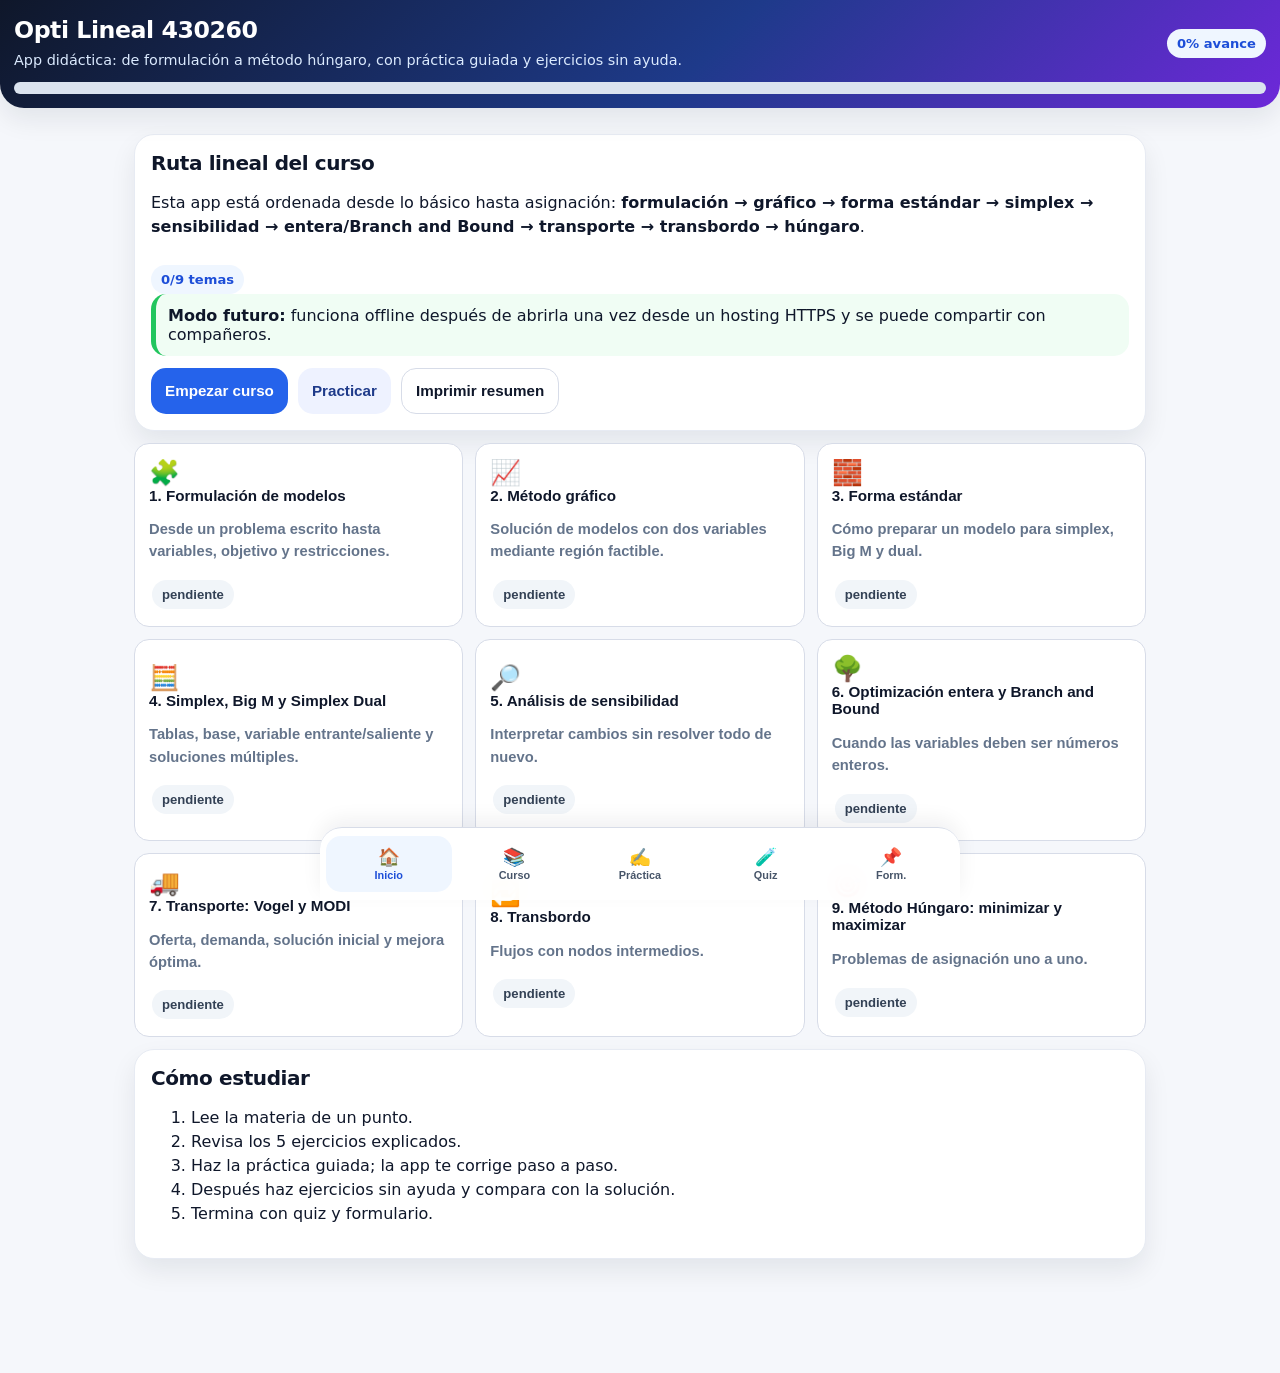
==== index.html @ 74daddd6 "Add files via upload" ====
<!doctype html>
<html lang="es">
<head>
<meta charset="utf-8" />
<meta name="viewport" content="width=device-width, initial-scale=1, viewport-fit=cover" />
<meta name="theme-color" content="#0f172a" />
<title>Opti Lineal 430260</title>
<link rel="manifest" href="manifest.json" />
<link rel="apple-touch-icon" href="icons/icon-192.png" />
<meta name="apple-mobile-web-app-capable" content="yes" />
<meta name="apple-mobile-web-app-title" content="Opti Lineal" />
<meta name="apple-mobile-web-app-status-bar-style" content="black-translucent" />
<style>
:root{--bg:#f5f7fb;--card:#fff;--ink:#0f172a;--muted:#64748b;--line:#d7dce8;--soft:#f1f5f9;--accent:#2563eb;--accent2:#7c3aed;--ok:#16a34a;--bad:#dc2626;--warn:#d97706;--radius:20px;--shadow:0 12px 26px rgba(15,23,42,.08)}
*{box-sizing:border-box}html{scroll-behavior:smooth}body{margin:0;background:var(--bg);color:var(--ink);font-family:system-ui,-apple-system,Segoe UI,Roboto,Arial,sans-serif;padding-bottom:82px}a{color:var(--accent)}
header{position:sticky;top:0;z-index:20;background:linear-gradient(135deg,#0f172a,#1e3a8a 55%,#6d28d9);color:white;padding:16px 14px 14px;border-bottom-left-radius:24px;border-bottom-right-radius:24px;box-shadow:var(--shadow)}
header h1{margin:0;font-size:1.22rem;letter-spacing:-.02em}header p{margin:6px 0 0;color:#dbeafe;font-size:.9rem}main{max-width:1040px;margin:0 auto;padding:14px}.screen{display:none}.screen.active{display:block;animation:fade .17s ease}@keyframes fade{from{opacity:.3;transform:translateY(5px)}to{opacity:1;transform:none}}
.card{background:var(--card);border:1px solid #e7ebf3;border-radius:var(--radius);box-shadow:var(--shadow);padding:16px;margin:12px 0}.soft{box-shadow:none;border:1px solid var(--line)}.mini{background:#f8fafc;border:1px solid #e2e8f0;border-radius:16px;padding:12px}.row{display:flex;gap:10px;align-items:center;flex-wrap:wrap}.between{justify-content:space-between}.grid2{display:grid;grid-template-columns:1fr 1fr;gap:10px}.grid3{display:grid;grid-template-columns:repeat(3,1fr);gap:10px}.gridCards{display:grid;grid-template-columns:repeat(2,1fr);gap:12px}.moduleGrid{display:grid;grid-template-columns:repeat(3,1fr);gap:12px}
h2{font-size:1.25rem;margin:0 0 10px;letter-spacing:-.02em}h3{font-size:1.05rem;margin:18px 0 8px}h4{margin:14px 0 8px}p,li{line-height:1.5}.muted{color:var(--muted)}.small{font-size:.92rem}.tiny{font-size:.78rem}.pill,.tag{display:inline-flex;align-items:center;gap:6px;border-radius:999px;padding:7px 10px;font-weight:800;font-size:.82rem;background:#eff6ff;color:#1d4ed8}.tag{background:#f1f5f9;color:#334155;margin:3px;font-weight:750}.doneTag{background:#dcfce7;color:#166534}.dangerTag{background:#fee2e2;color:#991b1b}
button,.btn{border:0;border-radius:15px;background:var(--accent);color:white;font-weight:850;padding:12px 14px;min-height:46px;font-size:.95rem;cursor:pointer;text-decoration:none;display:inline-flex;align-items:center;justify-content:center;gap:8px}button.secondary{background:#eef2ff;color:#1e3a8a}button.ghost{background:white;color:#0f172a;border:1px solid var(--line)}button.good{background:#dcfce7;color:#166534}button.bad{background:#fee2e2;color:#991b1b}button:disabled{opacity:.55;cursor:not-allowed}input,textarea,select{width:100%;min-height:46px;border:1px solid var(--line);border-radius:15px;padding:12px;font-size:1rem;background:white;color:var(--ink)}textarea{min-height:120px;resize:vertical}label{font-weight:800;font-size:.9rem}.formula{background:#0b1220;color:#f8fafc;border-radius:17px;padding:13px;overflow:auto;font-family:ui-monospace,SFMono-Regular,Menlo,Consolas,monospace;font-size:.92rem;line-height:1.55}.note{border-left:5px solid var(--accent);background:#eff6ff;padding:12px;border-radius:15px}.note.warn{border-left-color:#f59e0b;background:#fffbeb}.note.ok{border-left-color:#22c55e;background:#f0fdf4}.note.bad{border-left-color:#ef4444;background:#fef2f2}.progressWrap{height:12px;background:#dbe3ef;border-radius:999px;overflow:hidden}.progressBar{height:100%;width:0;background:linear-gradient(90deg,#38bdf8,#2563eb,#7c3aed);transition:.25s}.nav{position:fixed;bottom:0;left:0;right:0;z-index:30;background:rgba(255,255,255,.96);backdrop-filter:blur(14px);border-top:1px solid var(--line);display:grid;grid-template-columns:repeat(5,1fr);padding:8px 6px calc(8px + env(safe-area-inset-bottom));box-shadow:0 -8px 20px rgba(15,23,42,.06)}.nav button{background:transparent;color:#475569;border-radius:15px;min-height:56px;padding:6px 2px;display:flex;flex-direction:column;gap:1px;font-size:.68rem}.nav b{font-size:1.1rem}.nav button.active{background:#eff6ff;color:#1d4ed8}
details{border:1px solid var(--line);border-radius:16px;padding:12px;margin:10px 0;background:white}summary{cursor:pointer;font-weight:900;list-style:none;display:flex;align-items:center;justify-content:space-between;gap:10px}summary::-webkit-details-marker{display:none}summary:after{content:'+';font-size:1.35rem;color:var(--accent)}details[open] summary:after{content:'–'}.tabs{display:flex;gap:8px;overflow:auto;padding:3px 0 10px}.tab{background:white;color:#334155;border:1px solid var(--line);white-space:nowrap}.tab.active{background:#dbeafe;color:#1d4ed8;border-color:#93c5fd}.moduleBtn{height:100%;text-align:left;display:block;background:white;color:var(--ink);border:1px solid var(--line);box-shadow:none;padding:14px}.moduleBtn .emoji{font-size:1.55rem}.moduleBtn.active{border-color:#60a5fa;background:#eff6ff}.example{background:#f8fafc;border:1px solid #e2e8f0;border-radius:16px;padding:12px;margin:8px 0}.guideBox{border:1px solid #c7d2fe;background:#eef2ff;border-radius:18px;padding:14px}.feedback{min-height:44px;margin-top:10px;font-weight:850}.okText{color:var(--ok)}.badText{color:var(--bad)}.warnText{color:#b45309}.kbd{font-family:ui-monospace,SFMono-Regular,Menlo,monospace;background:#e2e8f0;border-radius:8px;padding:2px 6px}.tableWrap{overflow:auto;border-radius:14px;border:1px solid var(--line)}table{border-collapse:collapse;width:100%;font-size:.86rem;background:white}th,td{border:1px solid var(--line);padding:8px;text-align:center}th{background:#f8fafc}.flash{min-height:185px;display:flex;align-items:center;justify-content:center;text-align:center;font-weight:900;font-size:1.08rem;background:linear-gradient(135deg,#eff6ff,#faf5ff);border:1px solid #dbeafe;border-radius:20px;padding:20px}.choice{display:block;width:100%;margin:8px 0;text-align:left;background:white;color:#0f172a;border:1px solid var(--line)}.choice.correct{background:#dcfce7;border-color:#22c55e}.choice.wrong{background:#fee2e2;border-color:#ef4444}.search{position:sticky;top:102px;z-index:10;background:var(--bg);padding:2px 0 6px}.printOnly{display:none}
@media (max-width:800px){.grid2,.grid3,.gridCards,.moduleGrid{grid-template-columns:1fr}.search{top:96px}main{padding:10px}.card{padding:14px}.hideMobile{display:none}.tabs{position:sticky;top:96px;background:var(--bg);z-index:11}.moduleBtn{min-height:95px}.formula{font-size:.86rem}header h1{font-size:1.1rem}}
@media (min-width:900px){body{padding-bottom:0}.nav{max-width:1040px;left:50%;transform:translateX(-50%);border-radius:22px 22px 0 0}.screen{padding-bottom:88px}header h1{font-size:1.48rem}}
@media print{header,.nav,button,.tabs,.search{display:none!important}.screen{display:block!important}.card{box-shadow:none;border:1px solid #aaa}.printOnly{display:block}body{background:white;padding:0}}
</style>
</head>
<body>
<header>
  <div class="row between">
    <div><h1>Opti Lineal 430260</h1><p>App didáctica: de formulación a método húngaro, con práctica guiada y ejercicios sin ayuda.</p></div>
    <span class="pill" id="pct">0% avance</span>
  </div>
  <div class="progressWrap" style="margin-top:10px"><div class="progressBar" id="bar"></div></div>
</header>
<main>
<section id="inicio" class="screen active"></section>
<section id="curso" class="screen"></section>
<section id="practica" class="screen"></section>
<section id="quiz" class="screen"></section>
<section id="formulario" class="screen"></section>
</main>
<nav class="nav">
<button data-screen="inicio" class="active"><b>🏠</b>Inicio</button>
<button data-screen="curso"><b>📚</b>Curso</button>
<button data-screen="practica"><b>✍️</b>Práctica</button>
<button data-screen="quiz"><b>🧪</b>Quiz</button>
<button data-screen="formulario"><b>📌</b>Form.</button>
</nav>
<script>
const MODULES = [{"id": "formulacion", "icon": "🧩", "title": "1. Formulación de modelos", "subtitle": "Desde un problema escrito hasta variables, objetivo y restricciones.", "goal": "Que puedas leer un enunciado y transformarlo en un modelo de programación lineal.", "theory": "\n<h3>Qué es formular</h3>\n<p>Formular es traducir un problema real a matemáticas. En optimización lineal siempre debes ordenar la información en cuatro partes: <b>variables de decisión</b>, <b>función objetivo</b>, <b>restricciones</b> y <b>no negatividad</b>.</p>\n<div class=\"formula\">Variable: x<sub>i</sub> = decisión que quiero calcular<br>Objetivo: Max/Min Z = suma de ganancias, costos o tiempos<br>Restricciones: recursos, demanda, capacidad, equilibrio, lógica<br>No negatividad: x<sub>i</sub> ≥ 0</div>\n<h3>Orden recomendado para formular</h3>\n<ol>\n<li><b>Detecta qué se decide:</b> producir, comprar, transportar, asignar, contratar, guardar inventario, etc.</li>\n<li><b>Define variables con unidad:</b> x<sub>1</sub> = unidades del producto A a fabricar por semana.</li>\n<li><b>Identifica si se maximiza o minimiza:</b> utilidad/beneficio normalmente se maximiza; costo/tiempo se minimiza.</li>\n<li><b>Escribe restricciones:</b> recursos disponibles, demandas mínimas, capacidades máximas, balances.</li>\n<li><b>Agrega no negatividad:</b> salvo que el enunciado diga variable libre o con cota inferior distinta.</li>\n</ol>\n<h3>Patrones que se repiten en el curso</h3>\n<ul>\n<li><b>Producción:</b> recursos consumidos ≤ disponibilidad.</li>\n<li><b>Demanda:</b> producción + inventario + compra ≥ demanda, o balance exacto.</li>\n<li><b>Inventario multiperíodo:</b> inventario inicial + producción + compras = demanda + inventario final.</li>\n<li><b>Transporte:</b> salidas de cada origen = oferta; entradas a cada destino = demanda.</li>\n<li><b>Asignación:</b> cada persona realiza una tarea y cada tarea recibe una persona.</li>\n</ul>\n<div class=\"note warn\"><b>Error típico:</b> escribir x<sub>1</sub> y x<sub>2</sub> sin decir qué significan. En una prueba, eso puede costar puntos aunque las ecuaciones estén bien.</div>\n", "examples": [{"title": "Producción con dos productos", "body": "Una fábrica produce mesas x1 y sillas x2. Gana 30 por mesa y 20 por silla. Cada mesa usa 4 horas y cada silla 2 horas; hay 100 horas. Modelo: Max Z = 30x1 + 20x2; 4x1 + 2x2 ≤ 100; x1,x2 ≥ 0."}, {"title": "Minimización de costo", "body": "Se compran alimentos A y B. A cuesta 5, B cuesta 8. Se requiere al menos 40 unidades de nutriente: A aporta 2 y B aporta 4. Modelo: Min Z = 5x1 + 8x2; 2x1 + 4x2 ≥ 40; x1,x2 ≥ 0."}, {"title": "Inventario multiperíodo", "body": "Si I0=15, producción x1, demanda 35 e inventario final I1, el balance del período es: 15 + x1 = 35 + I1. La lógica es: lo que tengo + lo que hago = lo que vendo + lo que guardo."}, {"title": "Compra externa para un período futuro", "body": "Si y son unidades compradas hoy pero disponibles en invierno, no aparecen en la demanda de verano. En invierno se escribe: I2 + x3 + y = demanda de invierno + I3."}, {"title": "Asignación uno a uno", "body": "Si xij=1 cuando trabajador i realiza tarea j, entonces para cada trabajador: suma_j xij = 1; para cada tarea: suma_i xij = 1; xij binaria."}], "guided": [{"title": "Guía 1: arma un modelo básico", "steps": [{"q": "Una empresa fabrica A y B. Utilidades: A=12, B=20. Define las variables usando x1 y x2. Escribe algo como: x1=A,x2=B", "answers": ["x1=a,x2=b", "x1 producto a x2 producto b", "x1=producto a,x2=producto b"], "mode": "loose", "hint": "La variable debe representar cantidad producida de cada producto.", "explain": "Correcto: x1 puede ser cantidad de A y x2 cantidad de B."}, {"q": "Escribe la función objetivo sin espacios: Max Z = ?", "answers": ["12x1+20x2", "z=12x1+20x2", "maxz=12x1+20x2"], "mode": "expr", "hint": "Se multiplican utilidades por cantidades.", "explain": "La utilidad total es 12x1 + 20x2."}, {"q": "Si A usa 2 horas, B usa 4 horas y hay 80 horas, escribe la restricción.", "answers": ["2x1+4x2<=80", "2x1+4x2≤80"], "mode": "expr", "hint": "Es una restricción de capacidad máxima.", "explain": "La restricción es 2x1 + 4x2 ≤ 80."}, {"q": "Escribe la condición de no negatividad.", "answers": ["x1,x2>=0", "x1>=0,x2>=0", "x1≥0,x2≥0"], "mode": "expr", "hint": "Las cantidades no pueden ser negativas.", "explain": "x1 ≥ 0, x2 ≥ 0."}]}, {"title": "Guía 2: inventario", "steps": [{"q": "Inventario inicial 15, producción x1, demanda 35, inventario final I1. Escribe el balance.", "answers": ["15+x1=35+i1", "x1+15=35+i1"], "mode": "expr", "hint": "Lo disponible = lo usado para demanda + lo guardado.", "explain": "Balance: 15 + x1 = 35 + I1."}, {"q": "Si producción máxima por período es 40, escribe la restricción para x1.", "answers": ["x1<=40", "x1≤40"], "mode": "expr", "hint": "Es capacidad máxima.", "explain": "x1 ≤ 40."}, {"q": "Si el inventario máximo es 18, escribe la restricción para I1.", "answers": ["i1<=18", "i1≤18"], "mode": "expr", "hint": "El inventario no puede superar 18.", "explain": "I1 ≤ 18."}]}], "solo": [{"q": "Formule un modelo para producir 3 productos con utilidades 5, 8 y 9, usando dos recursos: recurso 1 disponible 100 con consumos 2,3,1; recurso 2 disponible 80 con consumos 1,2,4.", "solution": "Max Z=5x1+8x2+9x3; 2x1+3x2+x3≤100; x1+2x2+4x3≤80; x≥0."}, {"q": "Formule un modelo de minimización para comprar A y B, costos 4 y 7, donde 3A+2B≥60 y A+4B≥40.", "solution": "Min Z=4x1+7x2; 3x1+2x2≥60; x1+4x2≥40; x≥0."}, {"q": "Escriba el balance de inventario para 3 períodos con I0=10, demandas d1,d2,d3 y producción xt.", "solution": "10+x1=d1+I1; I1+x2=d2+I2; I2+x3=d3+I3."}, {"q": "Defina variables y restricciones para asignar 4 trabajadores a 4 tareas.", "solution": "xij=1 si trabajador i hace tarea j; suma_j xij=1 para cada trabajador; suma_i xij=1 para cada tarea; xij∈{0,1}."}, {"q": "Formule un transporte con 2 orígenes y 3 destinos.", "solution": "xij=cantidad enviada de origen i a destino j; minimizar suma cijxij; restricciones de oferta por fila y demanda por columna; xij≥0."}]}, {"id": "grafico", "icon": "📈", "title": "2. Método gráfico", "subtitle": "Solución de modelos con dos variables mediante región factible.", "goal": "Que puedas dibujar restricciones, encontrar vértices y elegir el óptimo.", "theory": "\n<p>El método gráfico se usa cuando el modelo tiene <b>dos variables</b>. La idea es dibujar todas las restricciones y quedarse con la zona que las cumple al mismo tiempo.</p>\n<h3>Pasos</h3>\n<ol>\n<li>Transforma cada desigualdad en igualdad para dibujar la recta.</li>\n<li>Encuentra dos puntos de cada recta, normalmente usando x<sub>1</sub>=0 y x<sub>2</sub>=0.</li>\n<li>Determina el lado correcto probando un punto, normalmente (0,0), si no está sobre la recta.</li>\n<li>Marca la región factible.</li>\n<li>Encuentra los vértices de la región.</li>\n<li>Evalúa Z en cada vértice.</li>\n<li>El mejor valor es el óptimo.</li>\n</ol>\n<div class=\"formula\">Recta: ax<sub>1</sub> + bx<sub>2</sub> = c<br>Si x<sub>1</sub>=0 → x<sub>2</sub>=c/b<br>Si x<sub>2</sub>=0 → x<sub>1</sub>=c/a</div>\n<h3>Casos especiales</h3>\n<ul>\n<li><b>Múltiples soluciones:</b> la recta objetivo queda paralela a una arista óptima.</li>\n<li><b>Infactible:</b> no existe zona común.</li>\n<li><b>No acotado:</b> la región permite mejorar Z indefinidamente.</li>\n</ul>\n<div class=\"note\"><b>Clave de prueba:</b> si te preguntan “¿existen múltiples soluciones?”, compara la pendiente de la función objetivo con las pendientes de las restricciones activas.</div>\n", "examples": [{"title": "Máximo por vértices", "body": "Max Z=3x1+2x2; x1+x2≤4; x1≤3; x2≤2. Vértices: (0,0),(3,0),(3,1),(2,2),(0,2). Z: 0,9,11,10,4. Óptimo: (3,1), Z=11."}, {"title": "Mínimo con cotas inferiores", "body": "Min Z=2x1+x2; x1+x2≥5; x1≥1; x2≥1. La región está hacia arriba de x1+x2=5. Vértices relevantes: (1,4),(4,1). Z=6 y 9. Óptimo: (1,4)."}, {"title": "Múltiples óptimos", "body": "Max Z=2x1+2x2; x1+x2≤5. La función objetivo es paralela a x1+x2=5, por eso todos los puntos del segmento factible sobre esa recta son óptimos."}, {"title": "Restricción con variable libre", "body": "Si x1 es sin restricción de signo, el gráfico puede extenderse hacia x1 negativo. No debes forzar x1≥0 si el enunciado dice s.r.s."}, {"title": "No factible", "body": "x1+x2≤2 y x1+x2≥5 no tienen intersección común. No hay solución factible."}], "guided": [{"title": "Guía 1: interceptos", "steps": [{"q": "Para la recta 2x1+3x2=12, si x1=0, ¿cuánto vale x2?", "answers": ["4"], "mode": "exact", "hint": "3x2=12.", "explain": "x2=4."}, {"q": "Para la misma recta, si x2=0, ¿cuánto vale x1?", "answers": ["6"], "mode": "exact", "hint": "2x1=12.", "explain": "x1=6."}, {"q": "Con restricción 2x1+3x2≤12, ¿el punto (0,0) cumple? Responde si o no.", "answers": ["si", "sí"], "mode": "exact", "hint": "Evalúa: 0≤12.", "explain": "Sí cumple, por lo tanto se sombrea el lado que contiene al origen."}]}, {"title": "Guía 2: evaluar vértices", "steps": [{"q": "Max Z=5x1+4x2. En el vértice (2,3), ¿cuánto vale Z?", "answers": ["22"], "mode": "exact", "hint": "5(2)+4(3).", "explain": "Z=10+12=22."}, {"q": "En el vértice (4,1), ¿cuánto vale Z?", "answers": ["24"], "mode": "exact", "hint": "5(4)+4(1).", "explain": "Z=20+4=24."}, {"q": "Entre (2,3) y (4,1), ¿cuál es mejor para maximizar? Escribe el punto.", "answers": ["(4,1)", "4,1"], "mode": "expr", "hint": "El mayor Z gana.", "explain": "(4,1) porque Z=24 es mayor."}]}], "solo": [{"q": "Resuelve gráficamente: Max Z=4x1+3x2; x1+x2≤6; 2x1+x2≤8; x1,x2≥0.", "solution": "Vértices: (0,0),(4,0),(2,4),(0,6). Z:0,16,20,18. Óptimo (2,4), Z=20."}, {"q": "Determine si hay múltiples óptimos: Max Z=3x1+6x2; x1+2x2≤10; x1≤8; x≥0.", "solution": "Z=3(x1+2x2), paralelo a la restricción x1+2x2=10. Hay múltiples soluciones sobre el segmento factible de esa recta."}, {"q": "Encuentra interceptos de 3x1+2x2=18.", "solution": "Si x1=0, x2=9. Si x2=0, x1=6."}, {"q": "Evalúa Z=7x1+2x2 en (0,5),(3,2),(4,0).", "solution": "10,25,28. Mejor para max: (4,0). Mejor para min: (0,5)."}, {"q": "Explica cuándo un problema gráfico es no acotado.", "solution": "Cuando la región factible se extiende en la dirección en que la función objetivo mejora sin límite."}]}, {"id": "estandar", "icon": "🧱", "title": "3. Forma estándar", "subtitle": "Cómo preparar un modelo para simplex, Big M y dual.", "goal": "Convertir cualquier PL a la forma estándar usada en el curso.", "theory": "\n<p>En el material del curso, la forma estándar se presenta como un modelo de <b>minimización</b>, con restricciones de igualdad y variables no negativas.</p>\n<div class=\"formula\">Min Z = c<sup>t</sup>x<br>Ax = b<br>x ≥ 0</div>\n<h3>Reglas de transformación</h3>\n<ul>\n<li>Restricción ≤: se suma una <b>variable de holgura</b> h ≥ 0.</li>\n<li>Restricción ≥: se resta una <b>variable de exceso</b> e ≥ 0. Si necesitas base inicial, agrega artificial.</li>\n<li>Restricción =: queda igual, pero puede necesitar artificial para iniciar simplex.</li>\n<li>Variable libre o s.r.s.: se escribe como diferencia de dos variables no negativas: x = x⁺ − x⁻.</li>\n<li>Cota inferior distinta de cero: se hace cambio de variable. Ejemplo: x ≥ -1 → x' = x + 1 → x = x' − 1.</li>\n<li>Si b es negativo: multiplica toda la restricción por −1.</li>\n</ul>\n<div class=\"note warn\"><b>No confundas:</b> holgura se suma en ≤; exceso se resta en ≥.</div>\n", "examples": [{"title": "Restricción ≤", "body": "2x1+3x2≤12 se transforma en 2x1+3x2+h1=12, h1≥0."}, {"title": "Restricción ≥", "body": "4x1+x2≥20 se transforma en 4x1+x2−e1=20, e1≥0. Para simplex con base inicial se agrega artificial a1."}, {"title": "Variable libre", "body": "Si x1 s.r.s., se reemplaza por x1=x1⁺−x1⁻ con x1⁺,x1⁻≥0."}, {"title": "Cota inferior", "body": "Si x2≥3, define x2’=x2−3, entonces x2=x2’+3 y x2’≥0. Luego reemplazas en todo el modelo."}, {"title": "Cambiar máximo a mínimo", "body": "Max Z=5x1+2x2 puede transformarse en Min W=−5x1−2x2, donde W=−Z."}], "guided": [{"title": "Guía 1: holgura y exceso", "steps": [{"q": "Convierte 3x1+2x2≤18 a igualdad con holgura h1.", "answers": ["3x1+2x2+h1=18"], "mode": "expr", "hint": "En ≤ se suma holgura.", "explain": "3x1+2x2+h1=18."}, {"q": "Convierte 5x1+x2≥10 a igualdad con exceso e1.", "answers": ["5x1+x2-e1=10"], "mode": "expr", "hint": "En ≥ se resta exceso.", "explain": "5x1+x2−e1=10."}, {"q": "Si b=-6 en una restricción, ¿qué debes hacer? Escribe: multiplicar por -1", "answers": ["multiplicar por -1", "multiplicar por menos 1"], "mode": "loose", "hint": "En forma estándar se prefiere b≥0.", "explain": "Se multiplica toda la restricción por −1."}]}, {"title": "Guía 2: cambio de variable", "steps": [{"q": "Si x1≥-1, una opción es x1’=x1+1. Entonces x1 = ?", "answers": ["x1prima-1", "x1'-1", "x1p-1"], "mode": "expr", "hint": "Despeja x1.", "explain": "x1 = x1’ − 1."}, {"q": "Si x2≥1, define x2’=x2−1. Entonces x2 = ?", "answers": ["x2prima+1", "x2'+1", "x2p+1"], "mode": "expr", "hint": "Despeja x2.", "explain": "x2 = x2’ + 1."}, {"q": "Si x es libre, escribe la transformación general.", "answers": ["x=x+-x-", "x=xmas-xmenos", "x=xpositiva-xnegativa"], "mode": "loose", "hint": "Diferencia de dos variables no negativas.", "explain": "x = x⁺ − x⁻, con x⁺,x⁻≥0."}]}], "solo": [{"q": "Pase a forma estándar: Max Z=3x1+2x2; x1+x2≤5; 2x1+x2≥8; x≥0.", "solution": "Una forma: Min W=−3x1−2x2; x1+x2+h1=5; 2x1+x2−e2=8; variables ≥0. Para Big M, agregar artificial en la segunda restricción."}, {"q": "Transforme x1 s.r.s. en variables no negativas.", "solution": "x1=x1⁺−x1⁻, x1⁺≥0, x1⁻≥0."}, {"q": "Transforme x2≥4.", "solution": "x2’=x2−4, x2=x2’+4, x2’≥0."}, {"q": "¿Qué variable se agrega en una restricción = para iniciar con Big M?", "solution": "Una variable artificial."}, {"q": "Convierte −2x1+x2≤−10 con b positivo.", "solution": "Multiplicar por −1: 2x1−x2≥10. Luego 2x1−x2−e1=10."}]}, {"id": "simplex", "icon": "🧮", "title": "4. Simplex, Big M y Simplex Dual", "subtitle": "Tablas, base, variable entrante/saliente y soluciones múltiples.", "goal": "Entender cómo avanza simplex y cómo detectar óptimo, infactibilidad y múltiples soluciones.", "theory": "\n<p>Simplex recorre vértices de la región factible. En tabla, cada iteración cambia una variable de la base por otra hasta que ya no se puede mejorar.</p>\n<h3>Elementos</h3>\n<ul>\n<li><b>Base:</b> variables que actualmente tienen valor.</li>\n<li><b>No básicas:</b> variables en cero.</li>\n<li><b>Columna pivote:</b> variable que entra.</li>\n<li><b>Fila pivote:</b> variable que sale.</li>\n<li><b>Pivote:</b> número donde se cruza columna entrante y fila saliente.</li>\n</ul>\n<h3>Big M</h3>\n<p>Se usa cuando no tienes una base inicial evidente, normalmente por restricciones ≥ o =. Se agregan variables artificiales penalizadas con M en la función objetivo.</p>\n<div class=\"formula\">Min: artificial con +M<br>Max: artificial con −M o transformar adecuadamente</div>\n<h3>Simplex dual</h3>\n<p>Se usa cuando la tabla es óptima en costos reducidos pero tiene términos independientes negativos. Trabaja recuperando factibilidad.</p>\n<h3>Múltiples óptimos</h3>\n<p>Si en una tabla óptima hay una variable no básica con costo reducido cero, puede existir otra solución óptima.</p>\n<div class=\"note warn\"><b>Error típico:</b> terminar una tabla con variable artificial positiva. Eso indica problema infactible o formulación mal hecha.</div>\n", "examples": [{"title": "Base inicial con holguras", "body": "Si todas las restricciones son ≤ y b≥0, las holguras forman una base inicial natural."}, {"title": "Restricción ≥ con Big M", "body": "2x1+x2≥10 se escribe 2x1+x2−e1+a1=10. La artificial a1 permite partir con base, pero debe salir al final."}, {"title": "Criterio de salida", "body": "Para una columna entrante positiva, se calcula b/aij con aij>0. Sale la menor razón no negativa."}, {"title": "Solución múltiple", "body": "En una tabla óptima, si x2 es no básica y tiene costo reducido 0, al hacerla entrar se obtiene otra solución con el mismo Z."}, {"title": "Infactibilidad", "body": "Si al final de Big M queda una artificial en la base con valor positivo, no hay solución factible para el modelo original."}], "guided": [{"title": "Guía 1: pivote", "steps": [{"q": "En una columna entrante, los coeficientes positivos son 2 y 4, con b=10 y b=12. Razones: 10/2 y 12/4. ¿Cuál es la menor?", "answers": ["3"], "mode": "exact", "hint": "10/2=5; 12/4=3.", "explain": "La menor razón es 3, por lo tanto sale la segunda fila."}, {"q": "Si una restricción es ≥, ¿qué dos variables suelen aparecer para Big M? Responde: exceso y artificial.", "answers": ["exceso y artificial", "artificial y exceso"], "mode": "loose", "hint": "Se resta una y se suma otra.", "explain": "Se resta exceso y se suma artificial."}, {"q": "Si una artificial queda positiva al final, ¿el problema original es factible? Responde si o no.", "answers": ["no"], "mode": "exact", "hint": "La artificial no representa una variable real.", "explain": "No. Indica infactibilidad del modelo original."}]}, {"title": "Guía 2: óptimo múltiple", "steps": [{"q": "En una tabla óptima, una variable no básica tiene costo reducido 0. ¿Puede existir otra solución óptima? Responde si o no.", "answers": ["si", "sí"], "mode": "exact", "hint": "Costo reducido cero significa que puede entrar sin cambiar Z.", "explain": "Sí, puede existir solución óptima alternativa."}, {"q": "Si no hay variable no básica con costo reducido 0, ¿se asegura óptimo único? Responde normalmente si.", "answers": ["si", "sí"], "mode": "exact", "hint": "En el contexto simplex, esa señal de múltiple ya no aparece.", "explain": "Sí, bajo la tabla óptima no degenerada se interpreta como óptimo único."}]}], "solo": [{"q": "Explique cuándo usar Big M.", "solution": "Cuando no existe base inicial evidente, usualmente con restricciones ≥ o =, agregando variables artificiales penalizadas."}, {"q": "Dada una columna entrante con b=[20,18,30] y columna=[4,3,-2], ¿qué fila sale?", "solution": "Razones positivas: 20/4=5, 18/3=6. La menor es 5, sale la primera fila. Se ignora −2."}, {"q": "¿Qué indica una variable no básica con costo reducido cero en una tabla óptima?", "solution": "Posible solución óptima múltiple."}, {"q": "¿Qué pasa si todas las razones son negativas o cero no válido en simplex primal?", "solution": "Puede indicar problema no acotado en la dirección de mejora."}, {"q": "¿Por qué una variable artificial debe desaparecer de la base?", "solution": "Porque no representa una decisión real; solo fue una ayuda para iniciar el método."}]}, {"id": "sensibilidad", "icon": "🔎", "title": "5. Análisis de sensibilidad", "subtitle": "Interpretar cambios sin resolver todo de nuevo.", "goal": "Responder cambios de recursos, costos, utilidades y variables nuevas usando la solución óptima.", "theory": "\n<p>El análisis de sensibilidad responde: <b>¿qué ocurre si cambia un dato del modelo?</b> No siempre hay que resolver de nuevo; mientras el cambio esté dentro del rango válido, se usa la información de la solución óptima.</p>\n<h3>Conceptos principales</h3>\n<div class=\"grid2\">\n<div class=\"mini\"><b>Precio sombra</b><br>Variación de Z si aumenta una unidad el lado derecho de una restricción, dentro de su rango.</div>\n<div class=\"mini\"><b>Rango de factibilidad</b><br>Intervalo en que puede cambiar b sin cambiar la base óptima.</div>\n<div class=\"mini\"><b>Rango de optimalidad</b><br>Intervalo en que puede cambiar un coeficiente de Z sin cambiar la solución óptima.</div>\n<div class=\"mini\"><b>Costo reducido</b><br>Mejora necesaria para que una variable actualmente en cero entre a la solución.</div>\n</div>\n<h3>Interpretaciones rápidas</h3>\n<ul>\n<li>Si una restricción tiene holgura, normalmente su precio sombra es 0.</li>\n<li>Si el cambio de b está dentro del rango, nuevo Z = Z original + precio sombra × cambio.</li>\n<li>Si un coeficiente de la función objetivo cambia dentro de su rango, la solución x* se mantiene, aunque Z puede cambiar.</li>\n<li>Si sale del rango, normalmente debes reoptimizar.</li>\n</ul>\n<div class=\"note warn\"><b>Error típico:</b> usar precio sombra fuera del rango permitido. El precio sombra no es eterno.</div>\n", "examples": [{"title": "Precio sombra directo", "body": "Si Z*=500 y el precio sombra de horas es 4, al aumentar 3 horas dentro del rango: nuevo Z=500+4(3)=512."}, {"title": "Disminución de recurso", "body": "Si el precio sombra es 7 y el recurso baja 2 unidades dentro del rango: Z cambia en 7(−2)=−14."}, {"title": "Holgura positiva", "body": "Si sobran 10 kg de material, una unidad extra de material no mejora la solución; precio sombra suele ser 0."}, {"title": "Coeficiente de variable básica", "body": "Si la utilidad de x1 puede variar entre 8 y 15 y cambia de 10 a 13, la base óptima se mantiene."}, {"title": "Costo reducido", "body": "En maximización, si una variable no usada tiene costo reducido −5, su utilidad debe mejorar al menos 5 para entrar, según convención de tabla."}], "guided": [{"title": "Guía 1: precio sombra", "steps": [{"q": "Z*=1000. Precio sombra=6. El recurso aumenta 5 unidades dentro del rango. ¿Nuevo Z?", "answers": ["1030"], "mode": "exact", "hint": "1000+6×5.", "explain": "Nuevo Z=1030."}, {"q": "Z*=800. Precio sombra=4. El recurso disminuye 10 unidades dentro del rango. ¿Nuevo Z?", "answers": ["760"], "mode": "exact", "hint": "800+4×(−10).", "explain": "Nuevo Z=760."}, {"q": "Si el cambio está fuera del rango, ¿puedes usar directamente el precio sombra? Responde si o no.", "answers": ["no"], "mode": "exact", "hint": "El rango limita la validez.", "explain": "No, debes reoptimizar o hacer análisis adicional."}]}, {"title": "Guía 2: rangos", "steps": [{"q": "El rango de optimalidad de c1 es [20,35]. Si c1 pasa de 25 a 30, ¿la base cambia? Responde si o no.", "answers": ["no"], "mode": "exact", "hint": "30 está dentro del intervalo.", "explain": "No cambia la base óptima."}, {"q": "El rango de factibilidad de b2 es [40,70]. Si b2 pasa a 75, ¿está dentro del rango? Responde si o no.", "answers": ["no"], "mode": "exact", "hint": "75 es mayor que 70.", "explain": "No está dentro del rango."}]}], "solo": [{"q": "Z*=250, precio sombra=3, aumento de recurso=12 dentro del rango. Calcule nuevo Z.", "solution": "250+3(12)=286."}, {"q": "Explique qué significa costo reducido de una variable no básica.", "solution": "Indica cuánto tendría que mejorar su coeficiente objetivo para que sea conveniente usarla, según la convención de la tabla."}, {"q": "Si una restricción tiene holgura positiva, ¿qué esperas del precio sombra?", "solution": "Normalmente precio sombra 0, porque el recurso no está limitando."}, {"q": "Si el coeficiente de una variable básica sale de su rango de optimalidad, ¿qué se hace?", "solution": "Se debe reoptimizar o continuar simplex con los nuevos datos."}, {"q": "Diferencia entre rango de optimalidad y factibilidad.", "solution": "Optimalidad: cambios en coeficientes de Z. Factibilidad: cambios en lados derechos b."}]}, {"id": "entera", "icon": "🌳", "title": "6. Optimización entera y Branch and Bound", "subtitle": "Cuando las variables deben ser números enteros.", "goal": "Resolver problemas enteros pequeños ramificando y podando.", "theory": "\n<p>Un problema entero aparece cuando no tiene sentido aceptar decimales: camiones, personas, turnos, máquinas, proyectos completos, etc.</p>\n<h3>Tipos</h3>\n<ul>\n<li><b>Entera pura:</b> todas las variables son enteras.</li>\n<li><b>Mixta:</b> algunas variables son enteras y otras continuas.</li>\n<li><b>Binaria:</b> variables 0/1, por ejemplo tomar o no tomar una decisión.</li>\n</ul>\n<h3>Branch and Bound</h3>\n<ol>\n<li>Resolver la <b>relajación lineal</b>: ignorar temporalmente que las variables sean enteras.</li>\n<li>Si la solución es entera, queda como candidata.</li>\n<li>Si alguna variable es decimal, ramificar.</li>\n<li>Si x=4,6: rama izquierda x≤4; rama derecha x≥5.</li>\n<li>Resolver cada rama.</li>\n<li>Podar por infactibilidad, por peor valor que la mejor solución entera o por solución entera.</li>\n</ol>\n<div class=\"formula\">Decimal 4,6 → piso 4 y techo 5<br>Rama 1: x ≤ 4<br>Rama 2: x ≥ 5</div>\n<div class=\"note warn\"><b>Error típico:</b> redondear directamente la solución relajada. No se redondea; se ramifica.</div>\n", "examples": [{"title": "Variable decimal", "body": "Si la relajación da x1=2,3 y x2=5, se ramifica en x1≤2 y x1≥3."}, {"title": "Poda por cota en maximización", "body": "Si ya tienes solución entera Z=80 y una rama relajada da máximo posible Z=75, esa rama no puede mejorar y se poda."}, {"title": "Poda por infactibilidad", "body": "Si al agregar x1≥5 el modelo no tiene solución, se corta esa rama."}, {"title": "Solución entera candidata", "body": "Si una rama da x1=3, x2=4 y cumple todo, se guarda como incumbente."}, {"title": "Binaria", "body": "Si y∈{0,1}, representa decisiones sí/no. Por ejemplo y=1 si se abre una bodega."}], "guided": [{"title": "Guía 1: ramificación", "steps": [{"q": "La relajación da x1=4,6. Escribe la rama izquierda.", "answers": ["x1<=4", "x1≤4"], "mode": "expr", "hint": "Usa piso del decimal.", "explain": "Rama izquierda: x1≤4."}, {"q": "Ahora escribe la rama derecha.", "answers": ["x1>=5", "x1≥5"], "mode": "expr", "hint": "Usa techo del decimal.", "explain": "Rama derecha: x1≥5."}, {"q": "¿Se redondea directamente x1=4,6 a 5 como respuesta final? Responde si o no.", "answers": ["no"], "mode": "exact", "hint": "Branch and Bound no redondea sin justificar.", "explain": "No, se debe explorar o podar ramas."}]}, {"title": "Guía 2: poda", "steps": [{"q": "Maximización. Mejor solución entera actual Z=50. Una rama relajada da Z=46. ¿Se poda? Responde si o no.", "answers": ["si", "sí"], "mode": "exact", "hint": "La rama no puede superar 46.", "explain": "Sí, se poda por cota."}, {"q": "Maximización. Mejor entera Z=50. Una rama relajada da Z=60 pero decimal. ¿Se poda por cota? Responde si o no.", "answers": ["no"], "mode": "exact", "hint": "Podría contener una solución entera mejor.", "explain": "No se poda por cota; se sigue ramificando si corresponde."}]}], "solo": [{"q": "Relajación: x1=3,2, x2=1. ¿Qué ramas se crean si eliges x1?", "solution": "x1≤3 y x1≥4."}, {"q": "En minimización, tienes mejor entera Z=120. Una rama relajada da Z=150. ¿Se poda?", "solution": "Sí. En minimización, si el mejor posible de la rama ya es mayor que 120, no mejora."}, {"q": "Explique tres motivos de poda.", "solution": "Infactible; solución entera; cota peor que la mejor solución entera actual."}, {"q": "¿Qué es la relajación lineal?", "solution": "El mismo modelo, pero sin exigir integralidad de variables."}, {"q": "Dé un ejemplo de variable binaria.", "solution": "y=1 si se instala una planta; y=0 si no se instala."}]}, {"id": "transporte", "icon": "🚚", "title": "7. Transporte: Vogel y MODI", "subtitle": "Oferta, demanda, solución inicial y mejora óptima.", "goal": "Resolver tablas de transporte de minimización y maximización.", "theory": "\n<p>Transporte se usa cuando hay <b>orígenes</b> con oferta y <b>destinos</b> con demanda. La decisión x<sub>ij</sub> indica cuánto enviar desde i hasta j.</p>\n<div class=\"formula\">Min Z = Σ c<sub>ij</sub>x<sub>ij</sub><br>Σ<sub>j</sub>x<sub>ij</sub> = oferta<sub>i</sub><br>Σ<sub>i</sub>x<sub>ij</sub> = demanda<sub>j</sub><br>x<sub>ij</sub> ≥ 0</div>\n<h3>Antes de resolver</h3>\n<p>Verifica si está balanceado: oferta total = demanda total. Si no, agrega origen o destino ficticio.</p>\n<h3>Vogel</h3>\n<ol>\n<li>Penalidad por fila/columna = diferencia entre los dos costos menores.</li>\n<li>Escoge la mayor penalidad.</li>\n<li>En esa fila/columna, asigna en el menor costo.</li>\n<li>Asigna el máximo posible.</li>\n<li>Tacha fila o columna y repite.</li>\n</ol>\n<h3>MODI / Simplex de transporte</h3>\n<ol>\n<li>Con las casillas ocupadas, calcula u<sub>i</sub> y v<sub>j</sub> usando c<sub>ij</sub>=u<sub>i</sub>+v<sub>j</sub>.</li>\n<li>En casillas vacías calcula Δ<sub>ij</sub>=c<sub>ij</sub>−u<sub>i</sub>−v<sub>j</sub>.</li>\n<li>Minimización: si todos Δ≥0, óptimo.</li>\n<li>Si hay Δ negativo, entra el más negativo y se arma ciclo + − + −.</li>\n</ol>\n<h3>Maximización en transporte</h3>\n<p>Puedes transformar beneficios a costos usando <b>−beneficio</b> o restando desde el mayor beneficio. Al final, evalúa con beneficios originales.</p>\n<div class=\"note warn\"><b>Error típico:</b> calcular Z con costos transformados en vez de la tabla original al final.</div>\n", "examples": [{"title": "Balance", "body": "Oferta 20+30=50; demanda 25+25=50. Está balanceado. Si demanda fuera 60, agregas origen ficticio con oferta 10."}, {"title": "Penalidad Vogel", "body": "Fila con costos 8,6,10. Dos menores: 6 y 8. Penalidad: 8−6=2."}, {"title": "Asignación Vogel", "body": "Si eliges una columna con menor costo en O2-D3, oferta O2=30 y demanda D3=20, asignas min(30,20)=20."}, {"title": "MODI mínimo", "body": "Si para una casilla vacía Δ=-4, mover por esa ruta reduce el costo. Entra la casilla más negativa."}, {"title": "Transporte máximo", "body": "Con beneficios, se puede usar costo transformado = mayor beneficio − beneficio. Luego se aplica algoritmo de minimización."}], "guided": [{"title": "Guía 1: Vogel 2x2", "steps": [{"q": "Ofertas: 20 y 30. Demandas: 25 y 25. ¿Está balanceado? Responde si o no.", "answers": ["si", "sí"], "mode": "exact", "hint": "Oferta total=50, demanda total=50.", "explain": "Sí, ambas suman 50."}, {"q": "Costos O1: 4 y 6. ¿Penalidad de la fila O1?", "answers": ["2"], "mode": "exact", "hint": "6−4.", "explain": "Penalidad O1=2."}, {"q": "Costos O2: 5 y 3. ¿Penalidad de la fila O2?", "answers": ["2"], "mode": "exact", "hint": "5−3.", "explain": "Penalidad O2=2."}, {"q": "Columna D2 tiene costos 6 y 3. ¿Penalidad de D2?", "answers": ["3"], "mode": "exact", "hint": "6−3.", "explain": "Penalidad D2=3, la mayor."}, {"q": "En D2 el menor costo está en O2-D2. Oferta O2=30, demanda D2=25. ¿Cuánto asignas?", "answers": ["25"], "mode": "exact", "hint": "mínimo entre 30 y 25.", "explain": "Asignas 25."}]}, {"title": "Guía 2: MODI", "steps": [{"q": "En minimización, si todos los Δij son positivos o cero, ¿la solución es óptima? Responde si o no.", "answers": ["si", "sí"], "mode": "exact", "hint": "Esa es la condición de optimalidad.", "explain": "Sí, ya es óptima."}, {"q": "Si una casilla vacía tiene Δ=-7, ¿conviene mejorar? Responde si o no.", "answers": ["si", "sí"], "mode": "exact", "hint": "En minimización, negativo baja el costo.", "explain": "Sí, entra la casilla con Δ más negativo."}, {"q": "En el ciclo, si los valores en posiciones negativas son 8 y 15, ¿cuánto ajustas?", "answers": ["8"], "mode": "exact", "hint": "Se elige el menor de los signos negativos.", "explain": "Se ajusta 8."}]}], "solo": [{"q": "Calcula las penalidades de la fila [9,4,7].", "solution": "Dos menores: 4 y 7. Penalidad=3."}, {"q": "Oferta total 120, demanda total 100. ¿Qué agregas?", "solution": "Destino ficticio con demanda 20."}, {"q": "Demanda total 90, oferta total 70. ¿Qué agregas?", "solution": "Origen ficticio con oferta 20."}, {"q": "En MODI, u1=0, v2=5, c12=5. ¿Está bien para una casilla ocupada?", "solution": "Sí, porque c12=u1+v2=0+5=5."}, {"q": "Para máximo con beneficios matriz [10,6;8,4], transforma con mayor beneficio.", "solution": "Mayor=10. Costos transformados: [0,4;2,6]."}]}, {"id": "transbordo", "icon": "🔁", "title": "8. Transbordo", "subtitle": "Flujos con nodos intermedios.", "goal": "Formular y resolver redes con puntos que reciben y envían.", "theory": "\n<p>El transbordo es una extensión del transporte. Hay nodos que no son solo origen ni solo destino: <b>reciben y envían</b>.</p>\n<h3>Balance general</h3>\n<div class=\"formula\">Flujo que entra + oferta propia = flujo que sale + demanda propia</div>\n<p>Si el nodo es solo origen, tiene oferta y no demanda. Si es solo destino, tiene demanda y no oferta. Si es intermedio puro, oferta=0 y demanda=0, por lo que entrada = salida.</p>\n<h3>Pasos para formular</h3>\n<ol>\n<li>Dibuja la red o lista los arcos permitidos.</li>\n<li>Define x<sub>ij</sub> = cantidad enviada desde nodo i a nodo j.</li>\n<li>Escribe la función objetivo con los costos de cada arco.</li>\n<li>Escribe una ecuación de balance por nodo.</li>\n<li>Agrega no negatividad.</li>\n</ol>\n<div class=\"note\"><b>Idea simple:</b> nadie puede enviar algo que no tiene. Por eso cada nodo debe cuadrar entradas y salidas.</div>\n", "examples": [{"title": "Nodo intermedio puro", "body": "Bodega B recibe desde planta y envía a clientes. Si no consume ni produce: xPB = xBC1 + xBC2."}, {"title": "Nodo con demanda propia", "body": "Si una ciudad recibe, envía y además demanda 10: entradas = salidas + 10."}, {"title": "Nodo con oferta propia", "body": "Si un centro también produce 20: entradas + 20 = salidas."}, {"title": "Función objetivo", "body": "Si arcos permitidos son A-B costo 4, B-C costo 2 y A-C costo 8: Min Z=4xAB+2xBC+8xAC."}, {"title": "Restricción de capacidad de arco", "body": "Si por A-B se pueden enviar máximo 50: xAB≤50."}], "guided": [{"title": "Guía 1: balance", "steps": [{"q": "Un nodo B recibe xAB y envía xBC y xBD. No produce ni demanda. Escribe el balance.", "answers": ["xab=xbc+xbd"], "mode": "expr", "hint": "Entrada = salida.", "explain": "xAB = xBC + xBD."}, {"q": "Si B además demanda 10, escribe el balance.", "answers": ["xab=xbc+xbd+10"], "mode": "expr", "hint": "Entrada = salida + demanda.", "explain": "xAB = xBC + xBD + 10."}, {"q": "Si B produce 5 y no demanda, escribe el balance.", "answers": ["xab+5=xbc+xbd"], "mode": "expr", "hint": "Entrada + oferta = salida.", "explain": "xAB + 5 = xBC + xBD."}]}, {"title": "Guía 2: objetivo", "steps": [{"q": "Arcos AB costo 3, AC costo 5, BC costo 2. Escribe Min Z.", "answers": ["3xab+5xac+2xbc", "z=3xab+5xac+2xbc"], "mode": "expr", "hint": "Costo por cantidad en cada arco.", "explain": "Min Z=3xAB+5xAC+2xBC."}, {"q": "Si el arco AC tiene capacidad 40, escribe la restricción.", "answers": ["xac<=40", "xac≤40"], "mode": "expr", "hint": "Máximo permitido.", "explain": "xAC≤40."}]}], "solo": [{"q": "Planta P oferta 100; bodega B intermedia; clientes C1 demanda 40 y C2 demanda 60. Arcos P-B, B-C1, B-C2. Formule balances.", "solution": "P: xPB=100. B: xPB=xBC1+xBC2. C1: xBC1=40. C2: xBC2=60."}, {"q": "Nodo N recibe xAN y xBN, envía xNC y demanda 20. Balance.", "solution": "xAN+xBN = xNC + 20."}, {"q": "Nodo N produce 15, recibe xAN, envía xNB y xNC. Balance.", "solution": "xAN+15=xNB+xNC."}, {"q": "Explique diferencia entre transporte y transbordo.", "solution": "Transporte conecta orígenes a destinos; transbordo permite nodos intermedios que reciben y envían."}, {"q": "Agregue restricción de no negatividad para todos los arcos.", "solution": "xij≥0 para cada arco permitido."}]}, {"id": "hungaro", "icon": "🎯", "title": "9. Método Húngaro: minimizar y maximizar", "subtitle": "Problemas de asignación uno a uno.", "goal": "Resolver asignaciones cuadradas y no cuadradas, con costos o beneficios.", "theory": "\n<p>El método húngaro resuelve problemas de <b>asignación</b>: cada trabajador a una tarea, cada máquina a un trabajo, cada persona a un turno, etc.</p>\n<h3>Modelo de asignación</h3>\n<div class=\"formula\">x<sub>ij</sub> = 1 si i se asigna a j; 0 si no<br>Σ<sub>j</sub>x<sub>ij</sub> = 1 para cada i<br>Σ<sub>i</sub>x<sub>ij</sub> = 1 para cada j</div>\n<h3>Húngaro para minimizar</h3>\n<ol>\n<li>Si la matriz no es cuadrada, agrega fila/columna ficticia.</li>\n<li>Resta el menor de cada fila.</li>\n<li>Resta el menor de cada columna.</li>\n<li>Cubre ceros con el mínimo número de líneas.</li>\n<li>Si líneas = n, busca asignación con ceros independientes.</li>\n<li>Si líneas < n, toma el menor no cubierto, réstalo a no cubiertos y súmalo en intersecciones.</li>\n</ol>\n<h3>Húngaro para maximizar</h3>\n<p>Transforma beneficios a costos:</p>\n<div class=\"formula\">Costo transformado = mayor valor de la matriz − beneficio original</div>\n<p>Luego aplicas el método de minimización. La evaluación final se hace con la matriz original.</p>\n<div class=\"note warn\"><b>Error típico:</b> elegir dos ceros en la misma fila o columna. Eso no es asignación válida.</div>\n", "examples": [{"title": "Reducción por filas", "body": "Fila [9,2,7]. El menor es 2. Nueva fila: [7,0,5]."}, {"title": "Reducción por columnas", "body": "Si una columna queda [4,0,3], el menor es 0, por lo tanto no cambia."}, {"title": "Matriz no cuadrada", "body": "3 trabajadores y 4 tareas: agregas un trabajador ficticio con costos 0 para cuadrar 4x4, salvo que el enunciado indique penalización."}, {"title": "Maximización", "body": "Beneficios [10,6,8]. Mayor=10. Transformada: [0,4,2]."}, {"title": "Asignación final", "body": "Si eliges A→2, B→3, C→1, el costo total se calcula en la matriz original sumando esos tres valores."}], "guided": [{"title": "Guía 1: minimización", "steps": [{"q": "Fila [9,2,7]. Después de restar el menor, escribe la fila como 7,0,5.", "answers": ["7,0,5"], "mode": "expr", "hint": "Menor=2.", "explain": "[9−2,2−2,7−2]=[7,0,5]."}, {"q": "Fila [6,4,3]. Después de restar el menor, escribe la fila.", "answers": ["3,1,0"], "mode": "expr", "hint": "Menor=3.", "explain": "[3,1,0]."}, {"q": "Si una matriz es 3x4, ¿qué debes agregar para cuadrarla? Responde fila ficticia o columna ficticia.", "answers": ["fila ficticia"], "mode": "loose", "hint": "Faltan filas para llegar a 4x4.", "explain": "Se agrega una fila ficticia."}]}, {"title": "Guía 2: maximización", "steps": [{"q": "Matriz de beneficios con mayor valor 12. Si un beneficio es 5, ¿cuál es el costo transformado?", "answers": ["7"], "mode": "exact", "hint": "12−5.", "explain": "Costo transformado=7."}, {"q": "Beneficios [10,6,8]. Transformada usando mayor 10. Escribe 0,4,2.", "answers": ["0,4,2"], "mode": "expr", "hint": "10−cada valor.", "explain": "[0,4,2]."}, {"q": "Al final, ¿calculas el beneficio total con matriz original o transformada?", "answers": ["original", "matriz original"], "mode": "loose", "hint": "La transformada solo ayuda a resolver.", "explain": "Se evalúa con la matriz original."}]}], "solo": [{"q": "Reduzca por filas: A [8,6,7], B [5,9,6], C [7,8,5].", "solution": "A [2,0,1]; B [0,4,1]; C [2,3,0]."}, {"q": "Transforme beneficios [15,12,9; 10,14,8] usando el mayor beneficio.", "solution": "Mayor=15. Transformada: [0,3,6;5,1,7]."}, {"q": "Explique qué es un cero independiente.", "solution": "Un cero seleccionado que no comparte fila ni columna con otro cero seleccionado."}, {"q": "Si líneas mínimas para cubrir ceros son menos que n, ¿qué se hace?", "solution": "Se toma el menor no cubierto, se resta a elementos no cubiertos y se suma a intersecciones de líneas."}, {"q": "Matriz 4 trabajadores y 3 tareas. ¿Qué agregas?", "solution": "Una columna ficticia para cuadrar 4x4."}]}];
const FLASHCARDS = [
 ['¿Qué es una variable de decisión?','La cantidad o decisión que el modelo debe calcular, por ejemplo x1 = unidades a producir.'],
 ['¿Cuándo se usa método gráfico?','Cuando el modelo tiene dos variables y se puede representar en el plano.'],
 ['Forma estándar del curso','Min Z = cᵀx, sujeto a Ax=b, x≥0.'],
 ['Restricción ≤ en forma estándar','Se suma variable de holgura.'],
 ['Restricción ≥ en forma estándar','Se resta variable de exceso; para Big M normalmente se agrega artificial.'],
 ['¿Qué es precio sombra?','Cambio en Z por aumentar una unidad el lado derecho, dentro del rango permitido.'],
 ['¿Qué hace Vogel?','Entrega una solución básica factible inicial para transporte.'],
 ['¿Qué hace MODI?','Revisa y mejora la solución de transporte hasta óptimo.'],
 ['Condición MODI en minimización','Todos los Δij ≥ 0.'],
 ['¿Cuándo se usa Branch and Bound?','Cuando una o más variables deben ser enteras.'],
 ['Si x=3,8 en B&B','Ramas: x≤3 y x≥4.'],
 ['Maximización en método húngaro','Transforma beneficio a costo: mayor valor − beneficio.']
];
const QUIZ = [
 {q:'Tienes orígenes, destinos, ofertas y demandas. ¿Qué tema corresponde?', a:['Transporte','Simplex dual','Húngaro'], ok:0, e:'Es transporte porque hay oferta-demanda por rutas.'},
 {q:'Quieres asignar 5 personas a 5 tareas, una a una. ¿Qué método corresponde?', a:['Vogel','Húngaro','Sensibilidad'], ok:1, e:'Asignación uno a uno se resuelve con Húngaro.'},
 {q:'Una variable debe ser 0 o 1. ¿Qué tipo de problema es?', a:['Gráfico','Entero binario','Transbordo'], ok:1, e:'0/1 corresponde a variable binaria.'},
 {q:'En Vogel, la penalidad es...', a:['El menor costo','La diferencia entre los dos costos menores','La suma de ofertas'], ok:1, e:'Vogel usa diferencia entre los dos costos menores.'},
 {q:'En minimización por MODI, si aparece Δ=-5...', a:['La solución mejora si entra esa celda','Ya es óptima','La demanda está mal'], ok:0, e:'Un Δ negativo permite reducir costo.'},
 {q:'Si una restricción tiene holgura positiva, el precio sombra suele ser...', a:['0','Infinito','Negativo siempre'], ok:0, e:'Si sobra recurso, una unidad adicional no mejora Z.'},
 {q:'Para x≥-1, una transformación válida es...', a:["x'=x+1", "x'=x-10", 'x=0'], ok:0, e:"Si x' = x + 1, entonces x = x' - 1 y x'≥0."},
 {q:'Si una matriz húngara es 3x4...', a:['No se puede resolver','Se agrega una fila ficticia','Se borra una columna'], ok:1, e:'Se debe cuadrar a 4x4 agregando fila ficticia.'},
 {q:'En B&B, si la mejor entera de maximización es Z=90 y una rama relajada da Z=80...', a:['Se poda','Se ramifica obligatoriamente','Es óptima global'], ok:0, e:'No puede superar 90, se poda por cota.'},
 {q:'La función objetivo de un problema de costo normalmente se...', a:['Maximiza','Minimiza','Elimina'], ok:1, e:'Costos, tiempos y pérdidas normalmente se minimizan.'}
];
let state = JSON.parse(localStorage.getItem('opti430260')||'{}');
if(!state.done) state.done={};
if(!state.solo) state.solo={};
if(!state.guided) state.guided={};
let currentModule = state.currentModule || MODULES[0].id;
let flashIndex = Number(state.flashIndex||0);

function norm(s){return String(s||'').toLowerCase().normalize('NFD').replace(/[\u0300-\u036f]/g,'').replace(/≤/g,'<=').replace(/≥/g, '>=').replace(/\s+/g,'').replace(/–|—/g,'-').replace(/×/g,'*').replace(/’|′|`/g,"'").replace(/₁/g,'1').replace(/₂/g,'2').replace(/ᵢ/g,'i').replace(/ⱼ/g,'j');}
function save(){localStorage.setItem('opti430260', JSON.stringify(state)); updateProgress();}
function show(screen){document.querySelectorAll('.screen').forEach(s=>s.classList.remove('active')); document.getElementById(screen).classList.add('active'); document.querySelectorAll('.nav button').forEach(b=>b.classList.toggle('active', b.dataset.screen===screen)); window.scrollTo({top:0,behavior:'smooth'});}
document.querySelectorAll('.nav button').forEach(b=>b.onclick=()=>show(b.dataset.screen));
function updateProgress(){const total = MODULES.length + MODULES.reduce((s,m)=>s+m.guided.length+m.solo.length,0); const doneModules = Object.values(state.done).filter(Boolean).length; const doneGuided = Object.values(state.guided).filter(Boolean).length; const doneSolo = Object.values(state.solo).filter(Boolean).length; const pct=Math.round(((doneModules+doneGuided+doneSolo)/total)*100); document.getElementById('pct').textContent=pct+'% avance'; document.getElementById('bar').style.width=pct+'%';}
function moduleById(id){return MODULES.find(m=>m.id===id)||MODULES[0];}
function markModule(id){state.done[id]=!state.done[id]; save(); renderAll();}
function renderInicio(){
 const studied = Object.values(state.done).filter(Boolean).length;
 document.getElementById('inicio').innerHTML = `<div class="card"><div class="row between"><div><h2>Ruta lineal del curso</h2><p>Esta app está ordenada desde lo básico hasta asignación: <b>formulación → gráfico → forma estándar → simplex → sensibilidad → entera/Branch and Bound → transporte → transbordo → húngaro</b>.</p></div><span class="pill">${studied}/${MODULES.length} temas</span></div><div class="note ok"><b>Modo futuro:</b> funciona offline después de abrirla una vez desde un hosting HTTPS y se puede compartir con compañeros.</div><div class="row" style="margin-top:12px"><button onclick="show('curso')">Empezar curso</button><button class="secondary" onclick="show('practica')">Practicar</button><button class="ghost" onclick="window.print()">Imprimir resumen</button></div></div>
 <div class="moduleGrid">${MODULES.map(m=>`<button class="moduleBtn ${state.done[m.id]?'active':''}" onclick="currentModule='${m.id}'; state.currentModule=currentModule; save(); renderCurso(); show('curso')"><div class="emoji">${m.icon}</div><b>${m.title}</b><p class="small muted">${m.subtitle}</p><span class="tag ${state.done[m.id]?'doneTag':''}">${state.done[m.id]?'estudiado':'pendiente'}</span></button>`).join('')}</div>
 <div class="card"><h2>Cómo estudiar</h2><ol><li>Lee la materia de un punto.</li><li>Revisa los 5 ejercicios explicados.</li><li>Haz la práctica guiada; la app te corrige paso a paso.</li><li>Después haz ejercicios sin ayuda y compara con la solución.</li><li>Termina con quiz y formulario.</li></ol></div>`;
}
function renderCurso(){
 const m = moduleById(currentModule);
 document.getElementById('curso').innerHTML = `<div class="tabs">${MODULES.map(x=>`<button class="tab ${x.id===m.id?'active':''}" onclick="currentModule='${x.id}'; state.currentModule=currentModule; save(); renderCurso()">${x.icon} ${x.title.replace(/^\d+\. /,'')}</button>`).join('')}</div>
 <div class="card"><div class="row between"><div><h2>${m.icon} ${m.title}</h2><p class="muted">${m.subtitle}</p></div><button class="${state.done[m.id]?'good':'secondary'}" onclick="markModule('${m.id}')">${state.done[m.id]?'✓ Estudiado':'Marcar estudiado'}</button></div><div class="note"><b>Meta:</b> ${m.goal}</div>${m.theory}</div>
 <div class="card"><h2>5 ejercicios explicados</h2>${m.examples.map((ex,i)=>`<details ${i===0?'open':''}><summary>Ejercicio explicado ${i+1}: ${ex.title}</summary><div class="example">${ex.body}</div></details>`).join('')}</div>
 <div class="card"><h2>Práctica guiada de este tema</h2><p class="muted small">Aquí la app te va diciendo si está bien o mal. Puedes pedir pista.</p>${m.guided.map((g,i)=>`<div class="mini"><h3>${g.title}</h3><p class="small muted">${g.steps.length} pasos.</p><button onclick="startGuided('${m.id}',${i})">Resolver guiado</button> ${state.guided[m.id+'_'+i]?'<span class="tag doneTag">completado</span>':''}</div>`).join('')}</div>
 <div class="card"><h2>Ejercicios sin ayuda</h2><p class="muted small">Resuélvelos en tu cuaderno. La app no te guía hasta que abras la solución.</p>${m.solo.map((ex,i)=>`<details><summary>${i+1}. ${ex.q}</summary><textarea id="solo_${m.id}_${i}" placeholder="Escribe tu desarrollo aquí..."></textarea><div class="row" style="margin-top:8px"><button class="secondary" onclick="markSolo('${m.id}',${i})">Marcar como resuelto</button><button class="ghost" onclick="toggleSolution('${m.id}_${i}')">Ver solución</button>${state.solo[m.id+'_'+i]?'<span class="tag doneTag">resuelto</span>':''}</div><div id="sol_${m.id}_${i}" class="note ok" style="display:none;margin-top:10px"><b>Solución:</b> ${ex.solution}</div></details>`).join('')}</div>`;
}
function markSolo(mid,i){state.solo[mid+'_'+i]=true; save(); renderCurso();}
function toggleSolution(key){const el=document.getElementById('sol_'+key); if(el) el.style.display = el.style.display==='none'?'block':'none';}
function startGuided(mid, gi){const m=moduleById(mid), g=m.guided[gi]; state.activeGuided={mid,gi,step:0,correct:0}; save(); renderPractica(); show('practica');}
function renderPractica(){
 const ag=state.activeGuided;
 let guidedHtml='';
 if(ag){const m=moduleById(ag.mid); const g=m.guided[ag.gi]; const step=g.steps[ag.step] || null; if(step){guidedHtml = `<div class="card"><div class="row between"><div><h2>${m.icon} ${g.title}</h2><p class="muted">Paso ${ag.step+1} de ${g.steps.length}</p></div><span class="pill">${ag.correct||0} correctas</span></div><div class="guideBox"><h3>${step.q}</h3><input id="guidedAnswer" placeholder="Escribe tu respuesta" onkeydown="if(event.key==='Enter') checkGuided()"><div class="row" style="margin-top:10px"><button onclick="checkGuided()">Revisar</button><button class="secondary" onclick="showHint()">Pista</button><button class="ghost" onclick="skipGuided()">Saltar</button></div><div id="guidedFeedback" class="feedback"></div></div></div>`;} else {guidedHtml = `<div class="card"><h2>Práctica completada</h2><p>Terminaste ${g.title}.</p><div class="note ok">Buen avance. Ahora intenta los ejercicios sin ayuda del módulo.</div><button onclick="currentModule='${m.id}'; renderCurso(); show('curso')">Volver al módulo</button></div>`;}}
 else {guidedHtml = `<div class="card"><h2>Elige una práctica guiada</h2><p>Selecciona un tema. Cada práctica te corrige paso a paso.</p><div class="moduleGrid">${MODULES.map(m=>`<button class="moduleBtn" onclick="currentModule='${m.id}'; renderCurso(); show('curso')"><div class="emoji">${m.icon}</div><b>${m.title}</b><p class="small muted">${m.guided.length} prácticas guiadas</p></button>`).join('')}</div></div>`;}
 document.getElementById('practica').innerHTML = guidedHtml + `<div class="card"><h2>Selector de método</h2><p>Escribe una frase del problema y te digo qué método probablemente corresponde.</p><input id="methodText" placeholder="Ej: asignar trabajadores a tareas / oferta demanda / variables enteras"><button style="margin-top:10px" onclick="suggestMethod()">Detectar método</button><div id="methodResult" class="feedback"></div></div>`;
 setTimeout(()=>{const inp=document.getElementById('guidedAnswer'); if(inp) inp.focus();},100);
}
function showHint(){const ag=state.activeGuided; const s=moduleById(ag.mid).guided[ag.gi].steps[ag.step]; document.getElementById('guidedFeedback').innerHTML='<span class="warnText">Pista:</span> '+s.hint;}
function skipGuided(){const ag=state.activeGuided; const s=moduleById(ag.mid).guided[ag.gi].steps[ag.step]; document.getElementById('guidedFeedback').innerHTML='<span class="warnText">Respuesta:</span> '+s.explain+'<br><button style="margin-top:8px" onclick="nextGuided(false)">Continuar</button>';}
function checkStep(ans, step){const a=norm(ans); const opts=(step.answers||[]).map(norm); if(step.mode==='exact') return opts.includes(a); if(step.mode==='expr') return opts.includes(a.replace(/z=/,'')) || opts.includes(a); return opts.some(o=>a.includes(o)||o.includes(a));}
function checkGuided(){const ag=state.activeGuided; const m=moduleById(ag.mid); const g=m.guided[ag.gi]; const step=g.steps[ag.step]; const ans=document.getElementById('guidedAnswer').value; const ok=checkStep(ans,step); const fb=document.getElementById('guidedFeedback'); if(ok){fb.innerHTML='<span class="okText">Correcto.</span> '+step.explain+'<br><button style="margin-top:8px" onclick="nextGuided(true)">Siguiente</button>';} else {fb.innerHTML='<span class="badText">Revisa.</span> '+step.hint+'<br><button class="secondary" style="margin-top:8px" onclick="skipGuided()">Ver explicación</button>';}}
function nextGuided(ok){const ag=state.activeGuided; if(ok) ag.correct=(ag.correct||0)+1; const m=moduleById(ag.mid); const g=m.guided[ag.gi]; ag.step++; if(ag.step>=g.steps.length){state.guided[ag.mid+'_'+ag.gi]=true; state.activeGuided=null;} save(); renderPractica();}
function suggestMethod(){const t=norm(document.getElementById('methodText').value); let msg=''; if(/asign|trabajador|tarea|maquina|puesto/.test(t)) msg='🎯 Método Húngaro: asignación uno a uno.'; else if(/oferta|demanda|origen|destino|enviar|transporte/.test(t)) msg='🚚 Transporte: revisa balance, Vogel y MODI.'; else if(/bodega|intermedio|recibe|envia|transbordo|nodo/.test(t)) msg='🔁 Transbordo: balance entrada + oferta = salida + demanda.'; else if(/entero|decimal|binari|0o1|0\/1|branch/.test(t)) msg='🌳 Optimización entera / Branch and Bound.'; else if(/precio|sombra|rango|sensibilidad|holgura|costo reducido/.test(t)) msg='🔎 Análisis de sensibilidad.'; else if(/dosvariables|grafico|region|vertices/.test(t)) msg='📈 Método gráfico.'; else if(/forma|estandar|holgura|exceso|artificial/.test(t)) msg='🧱 Forma estándar / Big M.'; else msg='🧩 Parece formulación general. Define variables, objetivo y restricciones primero.'; document.getElementById('methodResult').innerHTML='<div class="note ok">'+msg+'</div>';}
function renderQuiz(){let html=`<div class="card"><h2>Quiz tipo certamen</h2><p>Responde y revisa la explicación. Sirve para reconocer métodos y reglas.</p></div>`; QUIZ.forEach((q,i)=>{html+=`<div class="card" id="qcard${i}"><h3>${i+1}. ${q.q}</h3>${q.a.map((x,j)=>`<button class="choice" onclick="answerQuiz(${i},${j})">${x}</button>`).join('')}<div class="feedback" id="qfb${i}"></div></div>`}); html+=`<div class="card"><h2>Flashcards</h2><div class="flash" id="flash">${FLASHCARDS[flashIndex][0]}</div><div class="row" style="margin-top:10px"><button onclick="flipFlash()">Girar</button><button class="secondary" onclick="nextFlash()">Siguiente</button></div></div>`; document.getElementById('quiz').innerHTML=html;}
function answerQuiz(i,j){const q=QUIZ[i]; const card=document.getElementById('qcard'+i); card.querySelectorAll('.choice').forEach((b,k)=>{b.classList.remove('correct','wrong'); if(k===q.ok)b.classList.add('correct'); if(k===j&&j!==q.ok)b.classList.add('wrong');}); document.getElementById('qfb'+i).innerHTML=(j===q.ok?'<span class="okText">Correcto.</span> ':'<span class="badText">Incorrecto.</span> ')+q.e;}
let flipped=false; function flipFlash(){flipped=!flipped; document.getElementById('flash').textContent=FLASHCARDS[flashIndex][flipped?1:0];} function nextFlash(){flipped=false; flashIndex=(flashIndex+1)%FLASHCARDS.length; state.flashIndex=flashIndex; save(); renderQuiz();}
function renderFormulario(){document.getElementById('formulario').innerHTML=`<div class="card"><h2>Formulario compacto</h2><p>Resumen para repasar antes de prueba.</p><div class="row"><button class="ghost" onclick="window.print()">Imprimir</button><button class="secondary" onclick="resetProgress()">Reiniciar avance</button></div></div>
<div class="card"><h2>1. Formulación</h2><div class="formula">Max/Min Z = Σ cᵢxᵢ<br>Restricciones: Σ aᵢⱼxⱼ ≤, ≥ o = bᵢ<br>xᵢ ≥ 0</div><p>Inventario: I<sub>t-1</sub> + producción + compras = demanda + I<sub>t</sub>.</p></div>
<div class="card"><h2>2. Método gráfico</h2><ol><li>Convertir restricciones en rectas.</li><li>Calcular interceptos.</li><li>Sombrear lado factible.</li><li>Encontrar vértices.</li><li>Evaluar Z.</li></ol></div>
<div class="card"><h2>3. Forma estándar</h2><div class="formula">Min Z=cᵀx; Ax=b; x≥0<br>≤: + holgura<br>≥: − exceso + artificial si aplica<br>x s.r.s.: x=x⁺−x⁻</div></div>
<div class="card"><h2>4. Simplex / Big M</h2><p>Base, variable entrante, variable saliente, pivote. Artificial positiva al final = problema infactible. No básica con costo reducido 0 en óptimo = posible solución múltiple.</p></div>
<div class="card"><h2>5. Sensibilidad</h2><div class="formula">Nuevo Z = Z* + precio sombra × cambio en b<br>Válido solo dentro del rango</div><p>Rango de optimalidad: coeficientes de Z. Rango de factibilidad: lados derechos.</p></div>
<div class="card"><h2>6. Branch and Bound</h2><div class="formula">x=4,6 → x≤4 y x≥5</div><p>Podas: infactible, peor que incumbente, o solución entera.</p></div>
<div class="card"><h2>7. Transporte</h2><div class="formula">Min Z=Σcᵢⱼxᵢⱼ<br>Oferta total = demanda total<br>Vogel: penalidad = diferencia dos costos menores<br>MODI: Δᵢⱼ=cᵢⱼ−uᵢ−vⱼ</div><p>Minimización óptima si todos Δ≥0.</p></div>
<div class="card"><h2>8. Transbordo</h2><div class="formula">Entrada + oferta = salida + demanda</div></div>
<div class="card"><h2>9. Húngaro</h2><div class="formula">Min: reducir filas, reducir columnas, cubrir ceros, asignar<br>Max: costo = mayor beneficio − beneficio</div><p>Evaluar respuesta final con la matriz original.</p></div>`;}
function resetProgress(){if(confirm('¿Reiniciar avance guardado?')){state={done:{},solo:{},guided:{}}; save(); renderAll();}}
function renderAll(){renderInicio(); renderCurso(); renderPractica(); renderQuiz(); renderFormulario(); updateProgress();}
renderAll();
if('serviceWorker' in navigator){window.addEventListener('load',()=>navigator.serviceWorker.register('./service-worker.js').catch(()=>{}));}
</script>
</body>
</html>
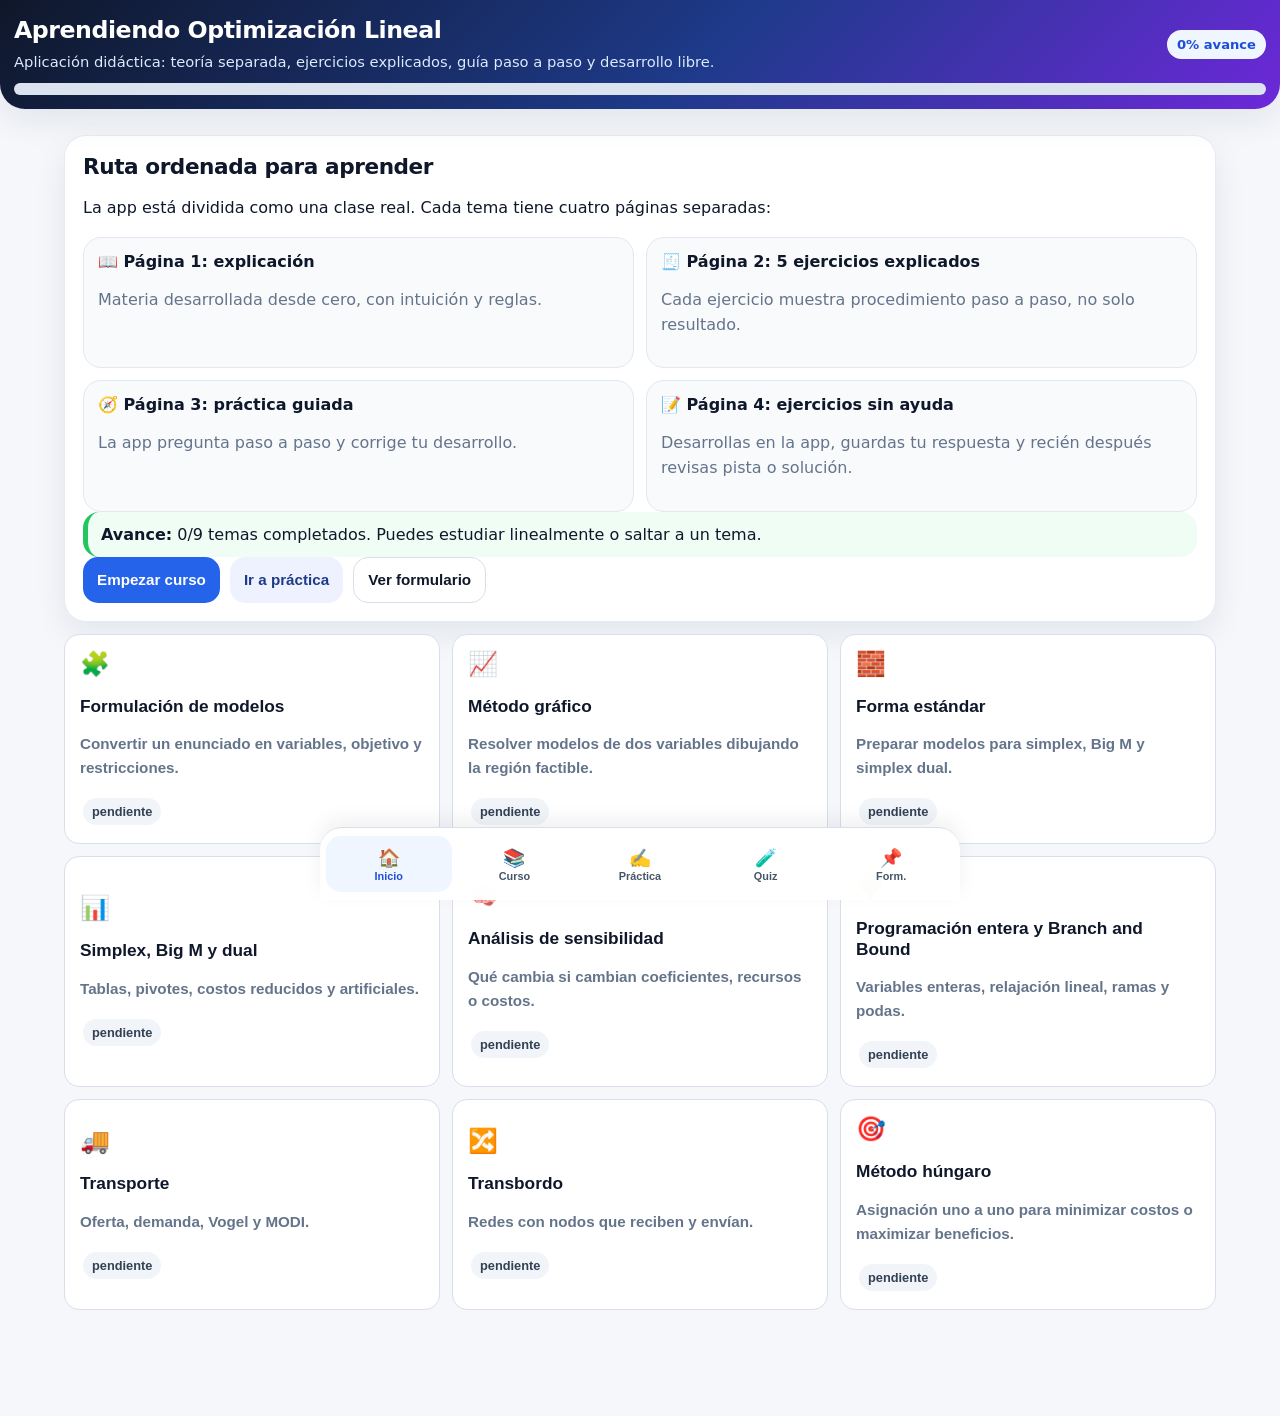
==== commit a9c962ce: "Add files via upload" ====
--- a/index.html
+++ b/index.html
@@ -4,34 +4,30 @@
 <meta charset="utf-8" />
 <meta name="viewport" content="width=device-width, initial-scale=1, viewport-fit=cover" />
 <meta name="theme-color" content="#0f172a" />
-<title>Opti Lineal 430260</title>
+<title>Aprendiendo Optimización Lineal</title>
 <link rel="manifest" href="manifest.json" />
 <link rel="apple-touch-icon" href="icons/icon-192.png" />
 <meta name="apple-mobile-web-app-capable" content="yes" />
-<meta name="apple-mobile-web-app-title" content="Opti Lineal" />
-<meta name="apple-mobile-web-app-status-bar-style" content="black-translucent" />
+<meta name="apple-mobile-web-app-title" content="Aprende Optimización" />
 <style>
-:root{--bg:#f5f7fb;--card:#fff;--ink:#0f172a;--muted:#64748b;--line:#d7dce8;--soft:#f1f5f9;--accent:#2563eb;--accent2:#7c3aed;--ok:#16a34a;--bad:#dc2626;--warn:#d97706;--radius:20px;--shadow:0 12px 26px rgba(15,23,42,.08)}
-*{box-sizing:border-box}html{scroll-behavior:smooth}body{margin:0;background:var(--bg);color:var(--ink);font-family:system-ui,-apple-system,Segoe UI,Roboto,Arial,sans-serif;padding-bottom:82px}a{color:var(--accent)}
-header{position:sticky;top:0;z-index:20;background:linear-gradient(135deg,#0f172a,#1e3a8a 55%,#6d28d9);color:white;padding:16px 14px 14px;border-bottom-left-radius:24px;border-bottom-right-radius:24px;box-shadow:var(--shadow)}
-header h1{margin:0;font-size:1.22rem;letter-spacing:-.02em}header p{margin:6px 0 0;color:#dbeafe;font-size:.9rem}main{max-width:1040px;margin:0 auto;padding:14px}.screen{display:none}.screen.active{display:block;animation:fade .17s ease}@keyframes fade{from{opacity:.3;transform:translateY(5px)}to{opacity:1;transform:none}}
-.card{background:var(--card);border:1px solid #e7ebf3;border-radius:var(--radius);box-shadow:var(--shadow);padding:16px;margin:12px 0}.soft{box-shadow:none;border:1px solid var(--line)}.mini{background:#f8fafc;border:1px solid #e2e8f0;border-radius:16px;padding:12px}.row{display:flex;gap:10px;align-items:center;flex-wrap:wrap}.between{justify-content:space-between}.grid2{display:grid;grid-template-columns:1fr 1fr;gap:10px}.grid3{display:grid;grid-template-columns:repeat(3,1fr);gap:10px}.gridCards{display:grid;grid-template-columns:repeat(2,1fr);gap:12px}.moduleGrid{display:grid;grid-template-columns:repeat(3,1fr);gap:12px}
-h2{font-size:1.25rem;margin:0 0 10px;letter-spacing:-.02em}h3{font-size:1.05rem;margin:18px 0 8px}h4{margin:14px 0 8px}p,li{line-height:1.5}.muted{color:var(--muted)}.small{font-size:.92rem}.tiny{font-size:.78rem}.pill,.tag{display:inline-flex;align-items:center;gap:6px;border-radius:999px;padding:7px 10px;font-weight:800;font-size:.82rem;background:#eff6ff;color:#1d4ed8}.tag{background:#f1f5f9;color:#334155;margin:3px;font-weight:750}.doneTag{background:#dcfce7;color:#166534}.dangerTag{background:#fee2e2;color:#991b1b}
-button,.btn{border:0;border-radius:15px;background:var(--accent);color:white;font-weight:850;padding:12px 14px;min-height:46px;font-size:.95rem;cursor:pointer;text-decoration:none;display:inline-flex;align-items:center;justify-content:center;gap:8px}button.secondary{background:#eef2ff;color:#1e3a8a}button.ghost{background:white;color:#0f172a;border:1px solid var(--line)}button.good{background:#dcfce7;color:#166534}button.bad{background:#fee2e2;color:#991b1b}button:disabled{opacity:.55;cursor:not-allowed}input,textarea,select{width:100%;min-height:46px;border:1px solid var(--line);border-radius:15px;padding:12px;font-size:1rem;background:white;color:var(--ink)}textarea{min-height:120px;resize:vertical}label{font-weight:800;font-size:.9rem}.formula{background:#0b1220;color:#f8fafc;border-radius:17px;padding:13px;overflow:auto;font-family:ui-monospace,SFMono-Regular,Menlo,Consolas,monospace;font-size:.92rem;line-height:1.55}.note{border-left:5px solid var(--accent);background:#eff6ff;padding:12px;border-radius:15px}.note.warn{border-left-color:#f59e0b;background:#fffbeb}.note.ok{border-left-color:#22c55e;background:#f0fdf4}.note.bad{border-left-color:#ef4444;background:#fef2f2}.progressWrap{height:12px;background:#dbe3ef;border-radius:999px;overflow:hidden}.progressBar{height:100%;width:0;background:linear-gradient(90deg,#38bdf8,#2563eb,#7c3aed);transition:.25s}.nav{position:fixed;bottom:0;left:0;right:0;z-index:30;background:rgba(255,255,255,.96);backdrop-filter:blur(14px);border-top:1px solid var(--line);display:grid;grid-template-columns:repeat(5,1fr);padding:8px 6px calc(8px + env(safe-area-inset-bottom));box-shadow:0 -8px 20px rgba(15,23,42,.06)}.nav button{background:transparent;color:#475569;border-radius:15px;min-height:56px;padding:6px 2px;display:flex;flex-direction:column;gap:1px;font-size:.68rem}.nav b{font-size:1.1rem}.nav button.active{background:#eff6ff;color:#1d4ed8}
-details{border:1px solid var(--line);border-radius:16px;padding:12px;margin:10px 0;background:white}summary{cursor:pointer;font-weight:900;list-style:none;display:flex;align-items:center;justify-content:space-between;gap:10px}summary::-webkit-details-marker{display:none}summary:after{content:'+';font-size:1.35rem;color:var(--accent)}details[open] summary:after{content:'–'}.tabs{display:flex;gap:8px;overflow:auto;padding:3px 0 10px}.tab{background:white;color:#334155;border:1px solid var(--line);white-space:nowrap}.tab.active{background:#dbeafe;color:#1d4ed8;border-color:#93c5fd}.moduleBtn{height:100%;text-align:left;display:block;background:white;color:var(--ink);border:1px solid var(--line);box-shadow:none;padding:14px}.moduleBtn .emoji{font-size:1.55rem}.moduleBtn.active{border-color:#60a5fa;background:#eff6ff}.example{background:#f8fafc;border:1px solid #e2e8f0;border-radius:16px;padding:12px;margin:8px 0}.guideBox{border:1px solid #c7d2fe;background:#eef2ff;border-radius:18px;padding:14px}.feedback{min-height:44px;margin-top:10px;font-weight:850}.okText{color:var(--ok)}.badText{color:var(--bad)}.warnText{color:#b45309}.kbd{font-family:ui-monospace,SFMono-Regular,Menlo,monospace;background:#e2e8f0;border-radius:8px;padding:2px 6px}.tableWrap{overflow:auto;border-radius:14px;border:1px solid var(--line)}table{border-collapse:collapse;width:100%;font-size:.86rem;background:white}th,td{border:1px solid var(--line);padding:8px;text-align:center}th{background:#f8fafc}.flash{min-height:185px;display:flex;align-items:center;justify-content:center;text-align:center;font-weight:900;font-size:1.08rem;background:linear-gradient(135deg,#eff6ff,#faf5ff);border:1px solid #dbeafe;border-radius:20px;padding:20px}.choice{display:block;width:100%;margin:8px 0;text-align:left;background:white;color:#0f172a;border:1px solid var(--line)}.choice.correct{background:#dcfce7;border-color:#22c55e}.choice.wrong{background:#fee2e2;border-color:#ef4444}.search{position:sticky;top:102px;z-index:10;background:var(--bg);padding:2px 0 6px}.printOnly{display:none}
-@media (max-width:800px){.grid2,.grid3,.gridCards,.moduleGrid{grid-template-columns:1fr}.search{top:96px}main{padding:10px}.card{padding:14px}.hideMobile{display:none}.tabs{position:sticky;top:96px;background:var(--bg);z-index:11}.moduleBtn{min-height:95px}.formula{font-size:.86rem}header h1{font-size:1.1rem}}
-@media (min-width:900px){body{padding-bottom:0}.nav{max-width:1040px;left:50%;transform:translateX(-50%);border-radius:22px 22px 0 0}.screen{padding-bottom:88px}header h1{font-size:1.48rem}}
-@media print{header,.nav,button,.tabs,.search{display:none!important}.screen{display:block!important}.card{box-shadow:none;border:1px solid #aaa}.printOnly{display:block}body{background:white;padding:0}}
+:root{--bg:#f5f7fb;--card:#fff;--ink:#0f172a;--muted:#64748b;--line:#d8deea;--soft:#f1f5f9;--accent:#2563eb;--accent2:#7c3aed;--ok:#16a34a;--bad:#dc2626;--warn:#d97706;--shadow:0 12px 32px rgba(15,23,42,.08);--radius:22px}
+*{box-sizing:border-box}body{margin:0;background:var(--bg);color:var(--ink);font-family:system-ui,-apple-system,Segoe UI,Roboto,Arial,sans-serif;padding-bottom:86px}a{color:var(--accent)}
+header{position:sticky;top:0;z-index:20;background:linear-gradient(135deg,#0f172a,#1e3a8a 55%,#6d28d9);color:white;padding:16px 14px 14px;border-bottom-left-radius:25px;border-bottom-right-radius:25px;box-shadow:var(--shadow)}
+header h1{font-size:1.28rem;margin:0;letter-spacing:-.02em}header p{margin:6px 0 0;color:#dbeafe;font-size:.92rem}.topRow{display:flex;justify-content:space-between;gap:12px;align-items:center}.pill{display:inline-flex;align-items:center;border-radius:999px;padding:7px 10px;font-weight:900;font-size:.82rem;background:#eff6ff;color:#1d4ed8}.progressWrap{height:12px;background:#dbe3ef;border-radius:999px;overflow:hidden;margin-top:10px}.progressBar{height:100%;width:0;background:linear-gradient(90deg,#38bdf8,#2563eb,#7c3aed);transition:.25s}
+main{max-width:1180px;margin:0 auto;padding:14px}.screen{display:none}.screen.active{display:block;animation:fade .18s ease}@keyframes fade{from{opacity:.35;transform:translateY(6px)}to{opacity:1;transform:none}}
+.card{background:var(--card);border:1px solid #e7ebf3;border-radius:var(--radius);box-shadow:var(--shadow);padding:18px;margin:12px 0}.mini{background:#f8fafc;border:1px solid #e2e8f0;border-radius:18px;padding:14px}.note{border-left:5px solid var(--accent);background:#eff6ff;padding:13px;border-radius:16px}.note.warn{border-left-color:#f59e0b;background:#fffbeb}.note.ok{border-left-color:#22c55e;background:#f0fdf4}.note.bad{border-left-color:#ef4444;background:#fef2f2}.formula{background:#0b1220;color:#f8fafc;border-radius:17px;padding:14px;overflow:auto;font-family:ui-monospace,SFMono-Regular,Menlo,Consolas,monospace;font-size:.92rem;line-height:1.6}.muted{color:var(--muted)}.small{font-size:.92rem}.tiny{font-size:.78rem}.row{display:flex;gap:10px;align-items:center;flex-wrap:wrap}.between{justify-content:space-between}.grid2{display:grid;grid-template-columns:1fr 1fr;gap:12px}.grid3{display:grid;grid-template-columns:repeat(3,1fr);gap:12px}.moduleGrid{display:grid;grid-template-columns:repeat(3,1fr);gap:12px}
+h2{font-size:1.35rem;margin:0 0 10px;letter-spacing:-.02em}h3{font-size:1.08rem;margin:18px 0 8px}h4{margin:14px 0 8px}p,li{line-height:1.58}table{border-collapse:collapse;width:100%;background:white;font-size:.9rem}th,td{border:1px solid var(--line);padding:9px;text-align:left}th{background:#f8fafc}.tableWrap{overflow:auto;border:1px solid var(--line);border-radius:14px}
+button,.btn{border:0;border-radius:15px;background:var(--accent);color:white;font-weight:900;padding:12px 14px;min-height:46px;font-size:.95rem;cursor:pointer;text-decoration:none;display:inline-flex;align-items:center;justify-content:center;gap:8px}button.secondary{background:#eef2ff;color:#1e3a8a}button.ghost{background:white;color:#0f172a;border:1px solid var(--line)}button.good{background:#dcfce7;color:#166534}button.bad{background:#fee2e2;color:#991b1b}button:disabled{opacity:.55;cursor:not-allowed}input,textarea,select{width:100%;min-height:46px;border:1px solid var(--line);border-radius:15px;padding:12px;font-size:1rem;background:white;color:var(--ink)}textarea{min-height:150px;resize:vertical}label{font-weight:850;font-size:.9rem}.kbd{font-family:ui-monospace,SFMono-Regular,Menlo,monospace;background:#e2e8f0;border-radius:8px;padding:2px 6px}.tag{display:inline-flex;align-items:center;border-radius:999px;padding:6px 9px;font-weight:850;font-size:.8rem;background:#f1f5f9;color:#334155;margin:3px}.doneTag{background:#dcfce7;color:#166534}.warnText{color:#b45309}.okText{color:var(--ok)}.badText{color:var(--bad)}
+.nav{position:fixed;bottom:0;left:0;right:0;z-index:40;background:rgba(255,255,255,.96);backdrop-filter:blur(14px);border-top:1px solid var(--line);display:grid;grid-template-columns:repeat(5,1fr);padding:8px 6px calc(8px + env(safe-area-inset-bottom));box-shadow:0 -8px 20px rgba(15,23,42,.06)}.nav button{background:transparent;color:#475569;border-radius:15px;min-height:56px;padding:6px 2px;display:flex;flex-direction:column;gap:1px;font-size:.68rem}.nav b{font-size:1.12rem}.nav button.active{background:#eff6ff;color:#1d4ed8}
+.moduleBtn{height:100%;text-align:left;display:block;background:white;color:var(--ink);border:1px solid var(--line);box-shadow:none;padding:15px}.moduleBtn .emoji{font-size:1.5rem}.moduleBtn.active{border-color:#60a5fa;background:#eff6ff}.tabs{display:flex;gap:8px;overflow:auto;padding:4px 0 12px;position:sticky;top:104px;background:var(--bg);z-index:13}.tab{background:white;color:#334155;border:1px solid var(--line);white-space:nowrap}.tab.active{background:#dbeafe;color:#1d4ed8;border-color:#93c5fd}.subpage{display:none}.subpage.active{display:block}.lessonLayout{display:grid;grid-template-columns:295px 1fr;gap:14px}.sidebar{position:sticky;top:104px;align-self:start}.stepBox{border:1px solid #c7d2fe;background:#eef2ff;border-radius:18px;padding:15px}.feedback{min-height:46px;margin-top:10px;font-weight:850}.choice{display:block;width:100%;margin:8px 0;text-align:left;background:white;color:#0f172a;border:1px solid var(--line)}.choice.correct{background:#dcfce7;border-color:#22c55e}.choice.wrong{background:#fee2e2;border-color:#ef4444}.exerciseCard{border:1px solid var(--line);background:#fff;border-radius:18px;padding:14px;margin:10px 0}.steps li{margin-bottom:8px}.canvasBox{border:1px solid var(--line);background:white;border-radius:18px;padding:10px;margin:12px 0}.graphCanvas{width:100%;max-width:620px;height:auto;border:1px solid #cbd5e1;border-radius:14px;background:#fff;display:block}.badgeNum{background:#dbeafe;color:#1d4ed8;border-radius:999px;padding:4px 8px;font-weight:900}.freeDev{background:#fff;border:1px solid var(--line);border-radius:18px;padding:12px;margin:10px 0}
+.flash{min-height:185px;display:flex;align-items:center;justify-content:center;text-align:center;font-weight:900;font-size:1.08rem;background:linear-gradient(135deg,#eff6ff,#faf5ff);border:1px solid #dbeafe;border-radius:20px;padding:20px}.printOnly{display:none}
+@media(max-width:900px){.lessonLayout{grid-template-columns:1fr}.sidebar{position:static}.moduleGrid,.grid3,.grid2{grid-template-columns:1fr}.tabs{top:96px}.card{padding:15px}main{padding:10px}.formula{font-size:.86rem}header h1{font-size:1.12rem}}
+@media(min-width:960px){body{padding-bottom:0}.nav{max-width:1180px;left:50%;transform:translateX(-50%);border-radius:22px 22px 0 0}.screen{padding-bottom:92px}header h1{font-size:1.48rem}}
+@media print{header,.nav,button,.tabs,.sidebar,.noPrint{display:none!important}.screen{display:block!important}.card{box-shadow:none;border:1px solid #999}.printOnly{display:block}body{background:white;padding:0}.lessonLayout{display:block}}
 </style>
 </head>
 <body>
-<header>
-  <div class="row between">
-    <div><h1>Opti Lineal 430260</h1><p>App didáctica: de formulación a método húngaro, con práctica guiada y ejercicios sin ayuda.</p></div>
-    <span class="pill" id="pct">0% avance</span>
-  </div>
-  <div class="progressWrap" style="margin-top:10px"><div class="progressBar" id="bar"></div></div>
-</header>
+<header><div class="topRow"><div><h1>Aprendiendo Optimización Lineal</h1><p>Aplicación didáctica: teoría separada, ejercicios explicados, guía paso a paso y desarrollo libre.</p></div><span class="pill" id="pct">0% avance</span></div><div class="progressWrap"><div class="progressBar" id="bar"></div></div></header>
 <main>
 <section id="inicio" class="screen active"></section>
 <section id="curso" class="screen"></section>
@@ -47,95 +43,67 @@
 <button data-screen="formulario"><b>📌</b>Form.</button>
 </nav>
 <script>
-const MODULES = [{"id": "formulacion", "icon": "🧩", "title": "1. Formulación de modelos", "subtitle": "Desde un problema escrito hasta variables, objetivo y restricciones.", "goal": "Que puedas leer un enunciado y transformarlo en un modelo de programación lineal.", "theory": "\n<h3>Qué es formular</h3>\n<p>Formular es traducir un problema real a matemáticas. En optimización lineal siempre debes ordenar la información en cuatro partes: <b>variables de decisión</b>, <b>función objetivo</b>, <b>restricciones</b> y <b>no negatividad</b>.</p>\n<div class=\"formula\">Variable: x<sub>i</sub> = decisión que quiero calcular<br>Objetivo: Max/Min Z = suma de ganancias, costos o tiempos<br>Restricciones: recursos, demanda, capacidad, equilibrio, lógica<br>No negatividad: x<sub>i</sub> ≥ 0</div>\n<h3>Orden recomendado para formular</h3>\n<ol>\n<li><b>Detecta qué se decide:</b> producir, comprar, transportar, asignar, contratar, guardar inventario, etc.</li>\n<li><b>Define variables con unidad:</b> x<sub>1</sub> = unidades del producto A a fabricar por semana.</li>\n<li><b>Identifica si se maximiza o minimiza:</b> utilidad/beneficio normalmente se maximiza; costo/tiempo se minimiza.</li>\n<li><b>Escribe restricciones:</b> recursos disponibles, demandas mínimas, capacidades máximas, balances.</li>\n<li><b>Agrega no negatividad:</b> salvo que el enunciado diga variable libre o con cota inferior distinta.</li>\n</ol>\n<h3>Patrones que se repiten en el curso</h3>\n<ul>\n<li><b>Producción:</b> recursos consumidos ≤ disponibilidad.</li>\n<li><b>Demanda:</b> producción + inventario + compra ≥ demanda, o balance exacto.</li>\n<li><b>Inventario multiperíodo:</b> inventario inicial + producción + compras = demanda + inventario final.</li>\n<li><b>Transporte:</b> salidas de cada origen = oferta; entradas a cada destino = demanda.</li>\n<li><b>Asignación:</b> cada persona realiza una tarea y cada tarea recibe una persona.</li>\n</ul>\n<div class=\"note warn\"><b>Error típico:</b> escribir x<sub>1</sub> y x<sub>2</sub> sin decir qué significan. En una prueba, eso puede costar puntos aunque las ecuaciones estén bien.</div>\n", "examples": [{"title": "Producción con dos productos", "body": "Una fábrica produce mesas x1 y sillas x2. Gana 30 por mesa y 20 por silla. Cada mesa usa 4 horas y cada silla 2 horas; hay 100 horas. Modelo: Max Z = 30x1 + 20x2; 4x1 + 2x2 ≤ 100; x1,x2 ≥ 0."}, {"title": "Minimización de costo", "body": "Se compran alimentos A y B. A cuesta 5, B cuesta 8. Se requiere al menos 40 unidades de nutriente: A aporta 2 y B aporta 4. Modelo: Min Z = 5x1 + 8x2; 2x1 + 4x2 ≥ 40; x1,x2 ≥ 0."}, {"title": "Inventario multiperíodo", "body": "Si I0=15, producción x1, demanda 35 e inventario final I1, el balance del período es: 15 + x1 = 35 + I1. La lógica es: lo que tengo + lo que hago = lo que vendo + lo que guardo."}, {"title": "Compra externa para un período futuro", "body": "Si y son unidades compradas hoy pero disponibles en invierno, no aparecen en la demanda de verano. En invierno se escribe: I2 + x3 + y = demanda de invierno + I3."}, {"title": "Asignación uno a uno", "body": "Si xij=1 cuando trabajador i realiza tarea j, entonces para cada trabajador: suma_j xij = 1; para cada tarea: suma_i xij = 1; xij binaria."}], "guided": [{"title": "Guía 1: arma un modelo básico", "steps": [{"q": "Una empresa fabrica A y B. Utilidades: A=12, B=20. Define las variables usando x1 y x2. Escribe algo como: x1=A,x2=B", "answers": ["x1=a,x2=b", "x1 producto a x2 producto b", "x1=producto a,x2=producto b"], "mode": "loose", "hint": "La variable debe representar cantidad producida de cada producto.", "explain": "Correcto: x1 puede ser cantidad de A y x2 cantidad de B."}, {"q": "Escribe la función objetivo sin espacios: Max Z = ?", "answers": ["12x1+20x2", "z=12x1+20x2", "maxz=12x1+20x2"], "mode": "expr", "hint": "Se multiplican utilidades por cantidades.", "explain": "La utilidad total es 12x1 + 20x2."}, {"q": "Si A usa 2 horas, B usa 4 horas y hay 80 horas, escribe la restricción.", "answers": ["2x1+4x2<=80", "2x1+4x2≤80"], "mode": "expr", "hint": "Es una restricción de capacidad máxima.", "explain": "La restricción es 2x1 + 4x2 ≤ 80."}, {"q": "Escribe la condición de no negatividad.", "answers": ["x1,x2>=0", "x1>=0,x2>=0", "x1≥0,x2≥0"], "mode": "expr", "hint": "Las cantidades no pueden ser negativas.", "explain": "x1 ≥ 0, x2 ≥ 0."}]}, {"title": "Guía 2: inventario", "steps": [{"q": "Inventario inicial 15, producción x1, demanda 35, inventario final I1. Escribe el balance.", "answers": ["15+x1=35+i1", "x1+15=35+i1"], "mode": "expr", "hint": "Lo disponible = lo usado para demanda + lo guardado.", "explain": "Balance: 15 + x1 = 35 + I1."}, {"q": "Si producción máxima por período es 40, escribe la restricción para x1.", "answers": ["x1<=40", "x1≤40"], "mode": "expr", "hint": "Es capacidad máxima.", "explain": "x1 ≤ 40."}, {"q": "Si el inventario máximo es 18, escribe la restricción para I1.", "answers": ["i1<=18", "i1≤18"], "mode": "expr", "hint": "El inventario no puede superar 18.", "explain": "I1 ≤ 18."}]}], "solo": [{"q": "Formule un modelo para producir 3 productos con utilidades 5, 8 y 9, usando dos recursos: recurso 1 disponible 100 con consumos 2,3,1; recurso 2 disponible 80 con consumos 1,2,4.", "solution": "Max Z=5x1+8x2+9x3; 2x1+3x2+x3≤100; x1+2x2+4x3≤80; x≥0."}, {"q": "Formule un modelo de minimización para comprar A y B, costos 4 y 7, donde 3A+2B≥60 y A+4B≥40.", "solution": "Min Z=4x1+7x2; 3x1+2x2≥60; x1+4x2≥40; x≥0."}, {"q": "Escriba el balance de inventario para 3 períodos con I0=10, demandas d1,d2,d3 y producción xt.", "solution": "10+x1=d1+I1; I1+x2=d2+I2; I2+x3=d3+I3."}, {"q": "Defina variables y restricciones para asignar 4 trabajadores a 4 tareas.", "solution": "xij=1 si trabajador i hace tarea j; suma_j xij=1 para cada trabajador; suma_i xij=1 para cada tarea; xij∈{0,1}."}, {"q": "Formule un transporte con 2 orígenes y 3 destinos.", "solution": "xij=cantidad enviada de origen i a destino j; minimizar suma cijxij; restricciones de oferta por fila y demanda por columna; xij≥0."}]}, {"id": "grafico", "icon": "📈", "title": "2. Método gráfico", "subtitle": "Solución de modelos con dos variables mediante región factible.", "goal": "Que puedas dibujar restricciones, encontrar vértices y elegir el óptimo.", "theory": "\n<p>El método gráfico se usa cuando el modelo tiene <b>dos variables</b>. La idea es dibujar todas las restricciones y quedarse con la zona que las cumple al mismo tiempo.</p>\n<h3>Pasos</h3>\n<ol>\n<li>Transforma cada desigualdad en igualdad para dibujar la recta.</li>\n<li>Encuentra dos puntos de cada recta, normalmente usando x<sub>1</sub>=0 y x<sub>2</sub>=0.</li>\n<li>Determina el lado correcto probando un punto, normalmente (0,0), si no está sobre la recta.</li>\n<li>Marca la región factible.</li>\n<li>Encuentra los vértices de la región.</li>\n<li>Evalúa Z en cada vértice.</li>\n<li>El mejor valor es el óptimo.</li>\n</ol>\n<div class=\"formula\">Recta: ax<sub>1</sub> + bx<sub>2</sub> = c<br>Si x<sub>1</sub>=0 → x<sub>2</sub>=c/b<br>Si x<sub>2</sub>=0 → x<sub>1</sub>=c/a</div>\n<h3>Casos especiales</h3>\n<ul>\n<li><b>Múltiples soluciones:</b> la recta objetivo queda paralela a una arista óptima.</li>\n<li><b>Infactible:</b> no existe zona común.</li>\n<li><b>No acotado:</b> la región permite mejorar Z indefinidamente.</li>\n</ul>\n<div class=\"note\"><b>Clave de prueba:</b> si te preguntan “¿existen múltiples soluciones?”, compara la pendiente de la función objetivo con las pendientes de las restricciones activas.</div>\n", "examples": [{"title": "Máximo por vértices", "body": "Max Z=3x1+2x2; x1+x2≤4; x1≤3; x2≤2. Vértices: (0,0),(3,0),(3,1),(2,2),(0,2). Z: 0,9,11,10,4. Óptimo: (3,1), Z=11."}, {"title": "Mínimo con cotas inferiores", "body": "Min Z=2x1+x2; x1+x2≥5; x1≥1; x2≥1. La región está hacia arriba de x1+x2=5. Vértices relevantes: (1,4),(4,1). Z=6 y 9. Óptimo: (1,4)."}, {"title": "Múltiples óptimos", "body": "Max Z=2x1+2x2; x1+x2≤5. La función objetivo es paralela a x1+x2=5, por eso todos los puntos del segmento factible sobre esa recta son óptimos."}, {"title": "Restricción con variable libre", "body": "Si x1 es sin restricción de signo, el gráfico puede extenderse hacia x1 negativo. No debes forzar x1≥0 si el enunciado dice s.r.s."}, {"title": "No factible", "body": "x1+x2≤2 y x1+x2≥5 no tienen intersección común. No hay solución factible."}], "guided": [{"title": "Guía 1: interceptos", "steps": [{"q": "Para la recta 2x1+3x2=12, si x1=0, ¿cuánto vale x2?", "answers": ["4"], "mode": "exact", "hint": "3x2=12.", "explain": "x2=4."}, {"q": "Para la misma recta, si x2=0, ¿cuánto vale x1?", "answers": ["6"], "mode": "exact", "hint": "2x1=12.", "explain": "x1=6."}, {"q": "Con restricción 2x1+3x2≤12, ¿el punto (0,0) cumple? Responde si o no.", "answers": ["si", "sí"], "mode": "exact", "hint": "Evalúa: 0≤12.", "explain": "Sí cumple, por lo tanto se sombrea el lado que contiene al origen."}]}, {"title": "Guía 2: evaluar vértices", "steps": [{"q": "Max Z=5x1+4x2. En el vértice (2,3), ¿cuánto vale Z?", "answers": ["22"], "mode": "exact", "hint": "5(2)+4(3).", "explain": "Z=10+12=22."}, {"q": "En el vértice (4,1), ¿cuánto vale Z?", "answers": ["24"], "mode": "exact", "hint": "5(4)+4(1).", "explain": "Z=20+4=24."}, {"q": "Entre (2,3) y (4,1), ¿cuál es mejor para maximizar? Escribe el punto.", "answers": ["(4,1)", "4,1"], "mode": "expr", "hint": "El mayor Z gana.", "explain": "(4,1) porque Z=24 es mayor."}]}], "solo": [{"q": "Resuelve gráficamente: Max Z=4x1+3x2; x1+x2≤6; 2x1+x2≤8; x1,x2≥0.", "solution": "Vértices: (0,0),(4,0),(2,4),(0,6). Z:0,16,20,18. Óptimo (2,4), Z=20."}, {"q": "Determine si hay múltiples óptimos: Max Z=3x1+6x2; x1+2x2≤10; x1≤8; x≥0.", "solution": "Z=3(x1+2x2), paralelo a la restricción x1+2x2=10. Hay múltiples soluciones sobre el segmento factible de esa recta."}, {"q": "Encuentra interceptos de 3x1+2x2=18.", "solution": "Si x1=0, x2=9. Si x2=0, x1=6."}, {"q": "Evalúa Z=7x1+2x2 en (0,5),(3,2),(4,0).", "solution": "10,25,28. Mejor para max: (4,0). Mejor para min: (0,5)."}, {"q": "Explica cuándo un problema gráfico es no acotado.", "solution": "Cuando la región factible se extiende en la dirección en que la función objetivo mejora sin límite."}]}, {"id": "estandar", "icon": "🧱", "title": "3. Forma estándar", "subtitle": "Cómo preparar un modelo para simplex, Big M y dual.", "goal": "Convertir cualquier PL a la forma estándar usada en el curso.", "theory": "\n<p>En el material del curso, la forma estándar se presenta como un modelo de <b>minimización</b>, con restricciones de igualdad y variables no negativas.</p>\n<div class=\"formula\">Min Z = c<sup>t</sup>x<br>Ax = b<br>x ≥ 0</div>\n<h3>Reglas de transformación</h3>\n<ul>\n<li>Restricción ≤: se suma una <b>variable de holgura</b> h ≥ 0.</li>\n<li>Restricción ≥: se resta una <b>variable de exceso</b> e ≥ 0. Si necesitas base inicial, agrega artificial.</li>\n<li>Restricción =: queda igual, pero puede necesitar artificial para iniciar simplex.</li>\n<li>Variable libre o s.r.s.: se escribe como diferencia de dos variables no negativas: x = x⁺ − x⁻.</li>\n<li>Cota inferior distinta de cero: se hace cambio de variable. Ejemplo: x ≥ -1 → x' = x + 1 → x = x' − 1.</li>\n<li>Si b es negativo: multiplica toda la restricción por −1.</li>\n</ul>\n<div class=\"note warn\"><b>No confundas:</b> holgura se suma en ≤; exceso se resta en ≥.</div>\n", "examples": [{"title": "Restricción ≤", "body": "2x1+3x2≤12 se transforma en 2x1+3x2+h1=12, h1≥0."}, {"title": "Restricción ≥", "body": "4x1+x2≥20 se transforma en 4x1+x2−e1=20, e1≥0. Para simplex con base inicial se agrega artificial a1."}, {"title": "Variable libre", "body": "Si x1 s.r.s., se reemplaza por x1=x1⁺−x1⁻ con x1⁺,x1⁻≥0."}, {"title": "Cota inferior", "body": "Si x2≥3, define x2’=x2−3, entonces x2=x2’+3 y x2’≥0. Luego reemplazas en todo el modelo."}, {"title": "Cambiar máximo a mínimo", "body": "Max Z=5x1+2x2 puede transformarse en Min W=−5x1−2x2, donde W=−Z."}], "guided": [{"title": "Guía 1: holgura y exceso", "steps": [{"q": "Convierte 3x1+2x2≤18 a igualdad con holgura h1.", "answers": ["3x1+2x2+h1=18"], "mode": "expr", "hint": "En ≤ se suma holgura.", "explain": "3x1+2x2+h1=18."}, {"q": "Convierte 5x1+x2≥10 a igualdad con exceso e1.", "answers": ["5x1+x2-e1=10"], "mode": "expr", "hint": "En ≥ se resta exceso.", "explain": "5x1+x2−e1=10."}, {"q": "Si b=-6 en una restricción, ¿qué debes hacer? Escribe: multiplicar por -1", "answers": ["multiplicar por -1", "multiplicar por menos 1"], "mode": "loose", "hint": "En forma estándar se prefiere b≥0.", "explain": "Se multiplica toda la restricción por −1."}]}, {"title": "Guía 2: cambio de variable", "steps": [{"q": "Si x1≥-1, una opción es x1’=x1+1. Entonces x1 = ?", "answers": ["x1prima-1", "x1'-1", "x1p-1"], "mode": "expr", "hint": "Despeja x1.", "explain": "x1 = x1’ − 1."}, {"q": "Si x2≥1, define x2’=x2−1. Entonces x2 = ?", "answers": ["x2prima+1", "x2'+1", "x2p+1"], "mode": "expr", "hint": "Despeja x2.", "explain": "x2 = x2’ + 1."}, {"q": "Si x es libre, escribe la transformación general.", "answers": ["x=x+-x-", "x=xmas-xmenos", "x=xpositiva-xnegativa"], "mode": "loose", "hint": "Diferencia de dos variables no negativas.", "explain": "x = x⁺ − x⁻, con x⁺,x⁻≥0."}]}], "solo": [{"q": "Pase a forma estándar: Max Z=3x1+2x2; x1+x2≤5; 2x1+x2≥8; x≥0.", "solution": "Una forma: Min W=−3x1−2x2; x1+x2+h1=5; 2x1+x2−e2=8; variables ≥0. Para Big M, agregar artificial en la segunda restricción."}, {"q": "Transforme x1 s.r.s. en variables no negativas.", "solution": "x1=x1⁺−x1⁻, x1⁺≥0, x1⁻≥0."}, {"q": "Transforme x2≥4.", "solution": "x2’=x2−4, x2=x2’+4, x2’≥0."}, {"q": "¿Qué variable se agrega en una restricción = para iniciar con Big M?", "solution": "Una variable artificial."}, {"q": "Convierte −2x1+x2≤−10 con b positivo.", "solution": "Multiplicar por −1: 2x1−x2≥10. Luego 2x1−x2−e1=10."}]}, {"id": "simplex", "icon": "🧮", "title": "4. Simplex, Big M y Simplex Dual", "subtitle": "Tablas, base, variable entrante/saliente y soluciones múltiples.", "goal": "Entender cómo avanza simplex y cómo detectar óptimo, infactibilidad y múltiples soluciones.", "theory": "\n<p>Simplex recorre vértices de la región factible. En tabla, cada iteración cambia una variable de la base por otra hasta que ya no se puede mejorar.</p>\n<h3>Elementos</h3>\n<ul>\n<li><b>Base:</b> variables que actualmente tienen valor.</li>\n<li><b>No básicas:</b> variables en cero.</li>\n<li><b>Columna pivote:</b> variable que entra.</li>\n<li><b>Fila pivote:</b> variable que sale.</li>\n<li><b>Pivote:</b> número donde se cruza columna entrante y fila saliente.</li>\n</ul>\n<h3>Big M</h3>\n<p>Se usa cuando no tienes una base inicial evidente, normalmente por restricciones ≥ o =. Se agregan variables artificiales penalizadas con M en la función objetivo.</p>\n<div class=\"formula\">Min: artificial con +M<br>Max: artificial con −M o transformar adecuadamente</div>\n<h3>Simplex dual</h3>\n<p>Se usa cuando la tabla es óptima en costos reducidos pero tiene términos independientes negativos. Trabaja recuperando factibilidad.</p>\n<h3>Múltiples óptimos</h3>\n<p>Si en una tabla óptima hay una variable no básica con costo reducido cero, puede existir otra solución óptima.</p>\n<div class=\"note warn\"><b>Error típico:</b> terminar una tabla con variable artificial positiva. Eso indica problema infactible o formulación mal hecha.</div>\n", "examples": [{"title": "Base inicial con holguras", "body": "Si todas las restricciones son ≤ y b≥0, las holguras forman una base inicial natural."}, {"title": "Restricción ≥ con Big M", "body": "2x1+x2≥10 se escribe 2x1+x2−e1+a1=10. La artificial a1 permite partir con base, pero debe salir al final."}, {"title": "Criterio de salida", "body": "Para una columna entrante positiva, se calcula b/aij con aij>0. Sale la menor razón no negativa."}, {"title": "Solución múltiple", "body": "En una tabla óptima, si x2 es no básica y tiene costo reducido 0, al hacerla entrar se obtiene otra solución con el mismo Z."}, {"title": "Infactibilidad", "body": "Si al final de Big M queda una artificial en la base con valor positivo, no hay solución factible para el modelo original."}], "guided": [{"title": "Guía 1: pivote", "steps": [{"q": "En una columna entrante, los coeficientes positivos son 2 y 4, con b=10 y b=12. Razones: 10/2 y 12/4. ¿Cuál es la menor?", "answers": ["3"], "mode": "exact", "hint": "10/2=5; 12/4=3.", "explain": "La menor razón es 3, por lo tanto sale la segunda fila."}, {"q": "Si una restricción es ≥, ¿qué dos variables suelen aparecer para Big M? Responde: exceso y artificial.", "answers": ["exceso y artificial", "artificial y exceso"], "mode": "loose", "hint": "Se resta una y se suma otra.", "explain": "Se resta exceso y se suma artificial."}, {"q": "Si una artificial queda positiva al final, ¿el problema original es factible? Responde si o no.", "answers": ["no"], "mode": "exact", "hint": "La artificial no representa una variable real.", "explain": "No. Indica infactibilidad del modelo original."}]}, {"title": "Guía 2: óptimo múltiple", "steps": [{"q": "En una tabla óptima, una variable no básica tiene costo reducido 0. ¿Puede existir otra solución óptima? Responde si o no.", "answers": ["si", "sí"], "mode": "exact", "hint": "Costo reducido cero significa que puede entrar sin cambiar Z.", "explain": "Sí, puede existir solución óptima alternativa."}, {"q": "Si no hay variable no básica con costo reducido 0, ¿se asegura óptimo único? Responde normalmente si.", "answers": ["si", "sí"], "mode": "exact", "hint": "En el contexto simplex, esa señal de múltiple ya no aparece.", "explain": "Sí, bajo la tabla óptima no degenerada se interpreta como óptimo único."}]}], "solo": [{"q": "Explique cuándo usar Big M.", "solution": "Cuando no existe base inicial evidente, usualmente con restricciones ≥ o =, agregando variables artificiales penalizadas."}, {"q": "Dada una columna entrante con b=[20,18,30] y columna=[4,3,-2], ¿qué fila sale?", "solution": "Razones positivas: 20/4=5, 18/3=6. La menor es 5, sale la primera fila. Se ignora −2."}, {"q": "¿Qué indica una variable no básica con costo reducido cero en una tabla óptima?", "solution": "Posible solución óptima múltiple."}, {"q": "¿Qué pasa si todas las razones son negativas o cero no válido en simplex primal?", "solution": "Puede indicar problema no acotado en la dirección de mejora."}, {"q": "¿Por qué una variable artificial debe desaparecer de la base?", "solution": "Porque no representa una decisión real; solo fue una ayuda para iniciar el método."}]}, {"id": "sensibilidad", "icon": "🔎", "title": "5. Análisis de sensibilidad", "subtitle": "Interpretar cambios sin resolver todo de nuevo.", "goal": "Responder cambios de recursos, costos, utilidades y variables nuevas usando la solución óptima.", "theory": "\n<p>El análisis de sensibilidad responde: <b>¿qué ocurre si cambia un dato del modelo?</b> No siempre hay que resolver de nuevo; mientras el cambio esté dentro del rango válido, se usa la información de la solución óptima.</p>\n<h3>Conceptos principales</h3>\n<div class=\"grid2\">\n<div class=\"mini\"><b>Precio sombra</b><br>Variación de Z si aumenta una unidad el lado derecho de una restricción, dentro de su rango.</div>\n<div class=\"mini\"><b>Rango de factibilidad</b><br>Intervalo en que puede cambiar b sin cambiar la base óptima.</div>\n<div class=\"mini\"><b>Rango de optimalidad</b><br>Intervalo en que puede cambiar un coeficiente de Z sin cambiar la solución óptima.</div>\n<div class=\"mini\"><b>Costo reducido</b><br>Mejora necesaria para que una variable actualmente en cero entre a la solución.</div>\n</div>\n<h3>Interpretaciones rápidas</h3>\n<ul>\n<li>Si una restricción tiene holgura, normalmente su precio sombra es 0.</li>\n<li>Si el cambio de b está dentro del rango, nuevo Z = Z original + precio sombra × cambio.</li>\n<li>Si un coeficiente de la función objetivo cambia dentro de su rango, la solución x* se mantiene, aunque Z puede cambiar.</li>\n<li>Si sale del rango, normalmente debes reoptimizar.</li>\n</ul>\n<div class=\"note warn\"><b>Error típico:</b> usar precio sombra fuera del rango permitido. El precio sombra no es eterno.</div>\n", "examples": [{"title": "Precio sombra directo", "body": "Si Z*=500 y el precio sombra de horas es 4, al aumentar 3 horas dentro del rango: nuevo Z=500+4(3)=512."}, {"title": "Disminución de recurso", "body": "Si el precio sombra es 7 y el recurso baja 2 unidades dentro del rango: Z cambia en 7(−2)=−14."}, {"title": "Holgura positiva", "body": "Si sobran 10 kg de material, una unidad extra de material no mejora la solución; precio sombra suele ser 0."}, {"title": "Coeficiente de variable básica", "body": "Si la utilidad de x1 puede variar entre 8 y 15 y cambia de 10 a 13, la base óptima se mantiene."}, {"title": "Costo reducido", "body": "En maximización, si una variable no usada tiene costo reducido −5, su utilidad debe mejorar al menos 5 para entrar, según convención de tabla."}], "guided": [{"title": "Guía 1: precio sombra", "steps": [{"q": "Z*=1000. Precio sombra=6. El recurso aumenta 5 unidades dentro del rango. ¿Nuevo Z?", "answers": ["1030"], "mode": "exact", "hint": "1000+6×5.", "explain": "Nuevo Z=1030."}, {"q": "Z*=800. Precio sombra=4. El recurso disminuye 10 unidades dentro del rango. ¿Nuevo Z?", "answers": ["760"], "mode": "exact", "hint": "800+4×(−10).", "explain": "Nuevo Z=760."}, {"q": "Si el cambio está fuera del rango, ¿puedes usar directamente el precio sombra? Responde si o no.", "answers": ["no"], "mode": "exact", "hint": "El rango limita la validez.", "explain": "No, debes reoptimizar o hacer análisis adicional."}]}, {"title": "Guía 2: rangos", "steps": [{"q": "El rango de optimalidad de c1 es [20,35]. Si c1 pasa de 25 a 30, ¿la base cambia? Responde si o no.", "answers": ["no"], "mode": "exact", "hint": "30 está dentro del intervalo.", "explain": "No cambia la base óptima."}, {"q": "El rango de factibilidad de b2 es [40,70]. Si b2 pasa a 75, ¿está dentro del rango? Responde si o no.", "answers": ["no"], "mode": "exact", "hint": "75 es mayor que 70.", "explain": "No está dentro del rango."}]}], "solo": [{"q": "Z*=250, precio sombra=3, aumento de recurso=12 dentro del rango. Calcule nuevo Z.", "solution": "250+3(12)=286."}, {"q": "Explique qué significa costo reducido de una variable no básica.", "solution": "Indica cuánto tendría que mejorar su coeficiente objetivo para que sea conveniente usarla, según la convención de la tabla."}, {"q": "Si una restricción tiene holgura positiva, ¿qué esperas del precio sombra?", "solution": "Normalmente precio sombra 0, porque el recurso no está limitando."}, {"q": "Si el coeficiente de una variable básica sale de su rango de optimalidad, ¿qué se hace?", "solution": "Se debe reoptimizar o continuar simplex con los nuevos datos."}, {"q": "Diferencia entre rango de optimalidad y factibilidad.", "solution": "Optimalidad: cambios en coeficientes de Z. Factibilidad: cambios en lados derechos b."}]}, {"id": "entera", "icon": "🌳", "title": "6. Optimización entera y Branch and Bound", "subtitle": "Cuando las variables deben ser números enteros.", "goal": "Resolver problemas enteros pequeños ramificando y podando.", "theory": "\n<p>Un problema entero aparece cuando no tiene sentido aceptar decimales: camiones, personas, turnos, máquinas, proyectos completos, etc.</p>\n<h3>Tipos</h3>\n<ul>\n<li><b>Entera pura:</b> todas las variables son enteras.</li>\n<li><b>Mixta:</b> algunas variables son enteras y otras continuas.</li>\n<li><b>Binaria:</b> variables 0/1, por ejemplo tomar o no tomar una decisión.</li>\n</ul>\n<h3>Branch and Bound</h3>\n<ol>\n<li>Resolver la <b>relajación lineal</b>: ignorar temporalmente que las variables sean enteras.</li>\n<li>Si la solución es entera, queda como candidata.</li>\n<li>Si alguna variable es decimal, ramificar.</li>\n<li>Si x=4,6: rama izquierda x≤4; rama derecha x≥5.</li>\n<li>Resolver cada rama.</li>\n<li>Podar por infactibilidad, por peor valor que la mejor solución entera o por solución entera.</li>\n</ol>\n<div class=\"formula\">Decimal 4,6 → piso 4 y techo 5<br>Rama 1: x ≤ 4<br>Rama 2: x ≥ 5</div>\n<div class=\"note warn\"><b>Error típico:</b> redondear directamente la solución relajada. No se redondea; se ramifica.</div>\n", "examples": [{"title": "Variable decimal", "body": "Si la relajación da x1=2,3 y x2=5, se ramifica en x1≤2 y x1≥3."}, {"title": "Poda por cota en maximización", "body": "Si ya tienes solución entera Z=80 y una rama relajada da máximo posible Z=75, esa rama no puede mejorar y se poda."}, {"title": "Poda por infactibilidad", "body": "Si al agregar x1≥5 el modelo no tiene solución, se corta esa rama."}, {"title": "Solución entera candidata", "body": "Si una rama da x1=3, x2=4 y cumple todo, se guarda como incumbente."}, {"title": "Binaria", "body": "Si y∈{0,1}, representa decisiones sí/no. Por ejemplo y=1 si se abre una bodega."}], "guided": [{"title": "Guía 1: ramificación", "steps": [{"q": "La relajación da x1=4,6. Escribe la rama izquierda.", "answers": ["x1<=4", "x1≤4"], "mode": "expr", "hint": "Usa piso del decimal.", "explain": "Rama izquierda: x1≤4."}, {"q": "Ahora escribe la rama derecha.", "answers": ["x1>=5", "x1≥5"], "mode": "expr", "hint": "Usa techo del decimal.", "explain": "Rama derecha: x1≥5."}, {"q": "¿Se redondea directamente x1=4,6 a 5 como respuesta final? Responde si o no.", "answers": ["no"], "mode": "exact", "hint": "Branch and Bound no redondea sin justificar.", "explain": "No, se debe explorar o podar ramas."}]}, {"title": "Guía 2: poda", "steps": [{"q": "Maximización. Mejor solución entera actual Z=50. Una rama relajada da Z=46. ¿Se poda? Responde si o no.", "answers": ["si", "sí"], "mode": "exact", "hint": "La rama no puede superar 46.", "explain": "Sí, se poda por cota."}, {"q": "Maximización. Mejor entera Z=50. Una rama relajada da Z=60 pero decimal. ¿Se poda por cota? Responde si o no.", "answers": ["no"], "mode": "exact", "hint": "Podría contener una solución entera mejor.", "explain": "No se poda por cota; se sigue ramificando si corresponde."}]}], "solo": [{"q": "Relajación: x1=3,2, x2=1. ¿Qué ramas se crean si eliges x1?", "solution": "x1≤3 y x1≥4."}, {"q": "En minimización, tienes mejor entera Z=120. Una rama relajada da Z=150. ¿Se poda?", "solution": "Sí. En minimización, si el mejor posible de la rama ya es mayor que 120, no mejora."}, {"q": "Explique tres motivos de poda.", "solution": "Infactible; solución entera; cota peor que la mejor solución entera actual."}, {"q": "¿Qué es la relajación lineal?", "solution": "El mismo modelo, pero sin exigir integralidad de variables."}, {"q": "Dé un ejemplo de variable binaria.", "solution": "y=1 si se instala una planta; y=0 si no se instala."}]}, {"id": "transporte", "icon": "🚚", "title": "7. Transporte: Vogel y MODI", "subtitle": "Oferta, demanda, solución inicial y mejora óptima.", "goal": "Resolver tablas de transporte de minimización y maximización.", "theory": "\n<p>Transporte se usa cuando hay <b>orígenes</b> con oferta y <b>destinos</b> con demanda. La decisión x<sub>ij</sub> indica cuánto enviar desde i hasta j.</p>\n<div class=\"formula\">Min Z = Σ c<sub>ij</sub>x<sub>ij</sub><br>Σ<sub>j</sub>x<sub>ij</sub> = oferta<sub>i</sub><br>Σ<sub>i</sub>x<sub>ij</sub> = demanda<sub>j</sub><br>x<sub>ij</sub> ≥ 0</div>\n<h3>Antes de resolver</h3>\n<p>Verifica si está balanceado: oferta total = demanda total. Si no, agrega origen o destino ficticio.</p>\n<h3>Vogel</h3>\n<ol>\n<li>Penalidad por fila/columna = diferencia entre los dos costos menores.</li>\n<li>Escoge la mayor penalidad.</li>\n<li>En esa fila/columna, asigna en el menor costo.</li>\n<li>Asigna el máximo posible.</li>\n<li>Tacha fila o columna y repite.</li>\n</ol>\n<h3>MODI / Simplex de transporte</h3>\n<ol>\n<li>Con las casillas ocupadas, calcula u<sub>i</sub> y v<sub>j</sub> usando c<sub>ij</sub>=u<sub>i</sub>+v<sub>j</sub>.</li>\n<li>En casillas vacías calcula Δ<sub>ij</sub>=c<sub>ij</sub>−u<sub>i</sub>−v<sub>j</sub>.</li>\n<li>Minimización: si todos Δ≥0, óptimo.</li>\n<li>Si hay Δ negativo, entra el más negativo y se arma ciclo + − + −.</li>\n</ol>\n<h3>Maximización en transporte</h3>\n<p>Puedes transformar beneficios a costos usando <b>−beneficio</b> o restando desde el mayor beneficio. Al final, evalúa con beneficios originales.</p>\n<div class=\"note warn\"><b>Error típico:</b> calcular Z con costos transformados en vez de la tabla original al final.</div>\n", "examples": [{"title": "Balance", "body": "Oferta 20+30=50; demanda 25+25=50. Está balanceado. Si demanda fuera 60, agregas origen ficticio con oferta 10."}, {"title": "Penalidad Vogel", "body": "Fila con costos 8,6,10. Dos menores: 6 y 8. Penalidad: 8−6=2."}, {"title": "Asignación Vogel", "body": "Si eliges una columna con menor costo en O2-D3, oferta O2=30 y demanda D3=20, asignas min(30,20)=20."}, {"title": "MODI mínimo", "body": "Si para una casilla vacía Δ=-4, mover por esa ruta reduce el costo. Entra la casilla más negativa."}, {"title": "Transporte máximo", "body": "Con beneficios, se puede usar costo transformado = mayor beneficio − beneficio. Luego se aplica algoritmo de minimización."}], "guided": [{"title": "Guía 1: Vogel 2x2", "steps": [{"q": "Ofertas: 20 y 30. Demandas: 25 y 25. ¿Está balanceado? Responde si o no.", "answers": ["si", "sí"], "mode": "exact", "hint": "Oferta total=50, demanda total=50.", "explain": "Sí, ambas suman 50."}, {"q": "Costos O1: 4 y 6. ¿Penalidad de la fila O1?", "answers": ["2"], "mode": "exact", "hint": "6−4.", "explain": "Penalidad O1=2."}, {"q": "Costos O2: 5 y 3. ¿Penalidad de la fila O2?", "answers": ["2"], "mode": "exact", "hint": "5−3.", "explain": "Penalidad O2=2."}, {"q": "Columna D2 tiene costos 6 y 3. ¿Penalidad de D2?", "answers": ["3"], "mode": "exact", "hint": "6−3.", "explain": "Penalidad D2=3, la mayor."}, {"q": "En D2 el menor costo está en O2-D2. Oferta O2=30, demanda D2=25. ¿Cuánto asignas?", "answers": ["25"], "mode": "exact", "hint": "mínimo entre 30 y 25.", "explain": "Asignas 25."}]}, {"title": "Guía 2: MODI", "steps": [{"q": "En minimización, si todos los Δij son positivos o cero, ¿la solución es óptima? Responde si o no.", "answers": ["si", "sí"], "mode": "exact", "hint": "Esa es la condición de optimalidad.", "explain": "Sí, ya es óptima."}, {"q": "Si una casilla vacía tiene Δ=-7, ¿conviene mejorar? Responde si o no.", "answers": ["si", "sí"], "mode": "exact", "hint": "En minimización, negativo baja el costo.", "explain": "Sí, entra la casilla con Δ más negativo."}, {"q": "En el ciclo, si los valores en posiciones negativas son 8 y 15, ¿cuánto ajustas?", "answers": ["8"], "mode": "exact", "hint": "Se elige el menor de los signos negativos.", "explain": "Se ajusta 8."}]}], "solo": [{"q": "Calcula las penalidades de la fila [9,4,7].", "solution": "Dos menores: 4 y 7. Penalidad=3."}, {"q": "Oferta total 120, demanda total 100. ¿Qué agregas?", "solution": "Destino ficticio con demanda 20."}, {"q": "Demanda total 90, oferta total 70. ¿Qué agregas?", "solution": "Origen ficticio con oferta 20."}, {"q": "En MODI, u1=0, v2=5, c12=5. ¿Está bien para una casilla ocupada?", "solution": "Sí, porque c12=u1+v2=0+5=5."}, {"q": "Para máximo con beneficios matriz [10,6;8,4], transforma con mayor beneficio.", "solution": "Mayor=10. Costos transformados: [0,4;2,6]."}]}, {"id": "transbordo", "icon": "🔁", "title": "8. Transbordo", "subtitle": "Flujos con nodos intermedios.", "goal": "Formular y resolver redes con puntos que reciben y envían.", "theory": "\n<p>El transbordo es una extensión del transporte. Hay nodos que no son solo origen ni solo destino: <b>reciben y envían</b>.</p>\n<h3>Balance general</h3>\n<div class=\"formula\">Flujo que entra + oferta propia = flujo que sale + demanda propia</div>\n<p>Si el nodo es solo origen, tiene oferta y no demanda. Si es solo destino, tiene demanda y no oferta. Si es intermedio puro, oferta=0 y demanda=0, por lo que entrada = salida.</p>\n<h3>Pasos para formular</h3>\n<ol>\n<li>Dibuja la red o lista los arcos permitidos.</li>\n<li>Define x<sub>ij</sub> = cantidad enviada desde nodo i a nodo j.</li>\n<li>Escribe la función objetivo con los costos de cada arco.</li>\n<li>Escribe una ecuación de balance por nodo.</li>\n<li>Agrega no negatividad.</li>\n</ol>\n<div class=\"note\"><b>Idea simple:</b> nadie puede enviar algo que no tiene. Por eso cada nodo debe cuadrar entradas y salidas.</div>\n", "examples": [{"title": "Nodo intermedio puro", "body": "Bodega B recibe desde planta y envía a clientes. Si no consume ni produce: xPB = xBC1 + xBC2."}, {"title": "Nodo con demanda propia", "body": "Si una ciudad recibe, envía y además demanda 10: entradas = salidas + 10."}, {"title": "Nodo con oferta propia", "body": "Si un centro también produce 20: entradas + 20 = salidas."}, {"title": "Función objetivo", "body": "Si arcos permitidos son A-B costo 4, B-C costo 2 y A-C costo 8: Min Z=4xAB+2xBC+8xAC."}, {"title": "Restricción de capacidad de arco", "body": "Si por A-B se pueden enviar máximo 50: xAB≤50."}], "guided": [{"title": "Guía 1: balance", "steps": [{"q": "Un nodo B recibe xAB y envía xBC y xBD. No produce ni demanda. Escribe el balance.", "answers": ["xab=xbc+xbd"], "mode": "expr", "hint": "Entrada = salida.", "explain": "xAB = xBC + xBD."}, {"q": "Si B además demanda 10, escribe el balance.", "answers": ["xab=xbc+xbd+10"], "mode": "expr", "hint": "Entrada = salida + demanda.", "explain": "xAB = xBC + xBD + 10."}, {"q": "Si B produce 5 y no demanda, escribe el balance.", "answers": ["xab+5=xbc+xbd"], "mode": "expr", "hint": "Entrada + oferta = salida.", "explain": "xAB + 5 = xBC + xBD."}]}, {"title": "Guía 2: objetivo", "steps": [{"q": "Arcos AB costo 3, AC costo 5, BC costo 2. Escribe Min Z.", "answers": ["3xab+5xac+2xbc", "z=3xab+5xac+2xbc"], "mode": "expr", "hint": "Costo por cantidad en cada arco.", "explain": "Min Z=3xAB+5xAC+2xBC."}, {"q": "Si el arco AC tiene capacidad 40, escribe la restricción.", "answers": ["xac<=40", "xac≤40"], "mode": "expr", "hint": "Máximo permitido.", "explain": "xAC≤40."}]}], "solo": [{"q": "Planta P oferta 100; bodega B intermedia; clientes C1 demanda 40 y C2 demanda 60. Arcos P-B, B-C1, B-C2. Formule balances.", "solution": "P: xPB=100. B: xPB=xBC1+xBC2. C1: xBC1=40. C2: xBC2=60."}, {"q": "Nodo N recibe xAN y xBN, envía xNC y demanda 20. Balance.", "solution": "xAN+xBN = xNC + 20."}, {"q": "Nodo N produce 15, recibe xAN, envía xNB y xNC. Balance.", "solution": "xAN+15=xNB+xNC."}, {"q": "Explique diferencia entre transporte y transbordo.", "solution": "Transporte conecta orígenes a destinos; transbordo permite nodos intermedios que reciben y envían."}, {"q": "Agregue restricción de no negatividad para todos los arcos.", "solution": "xij≥0 para cada arco permitido."}]}, {"id": "hungaro", "icon": "🎯", "title": "9. Método Húngaro: minimizar y maximizar", "subtitle": "Problemas de asignación uno a uno.", "goal": "Resolver asignaciones cuadradas y no cuadradas, con costos o beneficios.", "theory": "\n<p>El método húngaro resuelve problemas de <b>asignación</b>: cada trabajador a una tarea, cada máquina a un trabajo, cada persona a un turno, etc.</p>\n<h3>Modelo de asignación</h3>\n<div class=\"formula\">x<sub>ij</sub> = 1 si i se asigna a j; 0 si no<br>Σ<sub>j</sub>x<sub>ij</sub> = 1 para cada i<br>Σ<sub>i</sub>x<sub>ij</sub> = 1 para cada j</div>\n<h3>Húngaro para minimizar</h3>\n<ol>\n<li>Si la matriz no es cuadrada, agrega fila/columna ficticia.</li>\n<li>Resta el menor de cada fila.</li>\n<li>Resta el menor de cada columna.</li>\n<li>Cubre ceros con el mínimo número de líneas.</li>\n<li>Si líneas = n, busca asignación con ceros independientes.</li>\n<li>Si líneas < n, toma el menor no cubierto, réstalo a no cubiertos y súmalo en intersecciones.</li>\n</ol>\n<h3>Húngaro para maximizar</h3>\n<p>Transforma beneficios a costos:</p>\n<div class=\"formula\">Costo transformado = mayor valor de la matriz − beneficio original</div>\n<p>Luego aplicas el método de minimización. La evaluación final se hace con la matriz original.</p>\n<div class=\"note warn\"><b>Error típico:</b> elegir dos ceros en la misma fila o columna. Eso no es asignación válida.</div>\n", "examples": [{"title": "Reducción por filas", "body": "Fila [9,2,7]. El menor es 2. Nueva fila: [7,0,5]."}, {"title": "Reducción por columnas", "body": "Si una columna queda [4,0,3], el menor es 0, por lo tanto no cambia."}, {"title": "Matriz no cuadrada", "body": "3 trabajadores y 4 tareas: agregas un trabajador ficticio con costos 0 para cuadrar 4x4, salvo que el enunciado indique penalización."}, {"title": "Maximización", "body": "Beneficios [10,6,8]. Mayor=10. Transformada: [0,4,2]."}, {"title": "Asignación final", "body": "Si eliges A→2, B→3, C→1, el costo total se calcula en la matriz original sumando esos tres valores."}], "guided": [{"title": "Guía 1: minimización", "steps": [{"q": "Fila [9,2,7]. Después de restar el menor, escribe la fila como 7,0,5.", "answers": ["7,0,5"], "mode": "expr", "hint": "Menor=2.", "explain": "[9−2,2−2,7−2]=[7,0,5]."}, {"q": "Fila [6,4,3]. Después de restar el menor, escribe la fila.", "answers": ["3,1,0"], "mode": "expr", "hint": "Menor=3.", "explain": "[3,1,0]."}, {"q": "Si una matriz es 3x4, ¿qué debes agregar para cuadrarla? Responde fila ficticia o columna ficticia.", "answers": ["fila ficticia"], "mode": "loose", "hint": "Faltan filas para llegar a 4x4.", "explain": "Se agrega una fila ficticia."}]}, {"title": "Guía 2: maximización", "steps": [{"q": "Matriz de beneficios con mayor valor 12. Si un beneficio es 5, ¿cuál es el costo transformado?", "answers": ["7"], "mode": "exact", "hint": "12−5.", "explain": "Costo transformado=7."}, {"q": "Beneficios [10,6,8]. Transformada usando mayor 10. Escribe 0,4,2.", "answers": ["0,4,2"], "mode": "expr", "hint": "10−cada valor.", "explain": "[0,4,2]."}, {"q": "Al final, ¿calculas el beneficio total con matriz original o transformada?", "answers": ["original", "matriz original"], "mode": "loose", "hint": "La transformada solo ayuda a resolver.", "explain": "Se evalúa con la matriz original."}]}], "solo": [{"q": "Reduzca por filas: A [8,6,7], B [5,9,6], C [7,8,5].", "solution": "A [2,0,1]; B [0,4,1]; C [2,3,0]."}, {"q": "Transforme beneficios [15,12,9; 10,14,8] usando el mayor beneficio.", "solution": "Mayor=15. Transformada: [0,3,6;5,1,7]."}, {"q": "Explique qué es un cero independiente.", "solution": "Un cero seleccionado que no comparte fila ni columna con otro cero seleccionado."}, {"q": "Si líneas mínimas para cubrir ceros son menos que n, ¿qué se hace?", "solution": "Se toma el menor no cubierto, se resta a elementos no cubiertos y se suma a intersecciones de líneas."}, {"q": "Matriz 4 trabajadores y 3 tareas. ¿Qué agregas?", "solution": "Una columna ficticia para cuadrar 4x4."}]}];
-const FLASHCARDS = [
- ['¿Qué es una variable de decisión?','La cantidad o decisión que el modelo debe calcular, por ejemplo x1 = unidades a producir.'],
- ['¿Cuándo se usa método gráfico?','Cuando el modelo tiene dos variables y se puede representar en el plano.'],
- ['Forma estándar del curso','Min Z = cᵀx, sujeto a Ax=b, x≥0.'],
- ['Restricción ≤ en forma estándar','Se suma variable de holgura.'],
- ['Restricción ≥ en forma estándar','Se resta variable de exceso; para Big M normalmente se agrega artificial.'],
- ['¿Qué es precio sombra?','Cambio en Z por aumentar una unidad el lado derecho, dentro del rango permitido.'],
- ['¿Qué hace Vogel?','Entrega una solución básica factible inicial para transporte.'],
- ['¿Qué hace MODI?','Revisa y mejora la solución de transporte hasta óptimo.'],
- ['Condición MODI en minimización','Todos los Δij ≥ 0.'],
- ['¿Cuándo se usa Branch and Bound?','Cuando una o más variables deben ser enteras.'],
- ['Si x=3,8 en B&B','Ramas: x≤3 y x≥4.'],
- ['Maximización en método húngaro','Transforma beneficio a costo: mayor valor − beneficio.']
-];
-const QUIZ = [
- {q:'Tienes orígenes, destinos, ofertas y demandas. ¿Qué tema corresponde?', a:['Transporte','Simplex dual','Húngaro'], ok:0, e:'Es transporte porque hay oferta-demanda por rutas.'},
- {q:'Quieres asignar 5 personas a 5 tareas, una a una. ¿Qué método corresponde?', a:['Vogel','Húngaro','Sensibilidad'], ok:1, e:'Asignación uno a uno se resuelve con Húngaro.'},
- {q:'Una variable debe ser 0 o 1. ¿Qué tipo de problema es?', a:['Gráfico','Entero binario','Transbordo'], ok:1, e:'0/1 corresponde a variable binaria.'},
- {q:'En Vogel, la penalidad es...', a:['El menor costo','La diferencia entre los dos costos menores','La suma de ofertas'], ok:1, e:'Vogel usa diferencia entre los dos costos menores.'},
- {q:'En minimización por MODI, si aparece Δ=-5...', a:['La solución mejora si entra esa celda','Ya es óptima','La demanda está mal'], ok:0, e:'Un Δ negativo permite reducir costo.'},
- {q:'Si una restricción tiene holgura positiva, el precio sombra suele ser...', a:['0','Infinito','Negativo siempre'], ok:0, e:'Si sobra recurso, una unidad adicional no mejora Z.'},
- {q:'Para x≥-1, una transformación válida es...', a:["x'=x+1", "x'=x-10", 'x=0'], ok:0, e:"Si x' = x + 1, entonces x = x' - 1 y x'≥0."},
- {q:'Si una matriz húngara es 3x4...', a:['No se puede resolver','Se agrega una fila ficticia','Se borra una columna'], ok:1, e:'Se debe cuadrar a 4x4 agregando fila ficticia.'},
- {q:'En B&B, si la mejor entera de maximización es Z=90 y una rama relajada da Z=80...', a:['Se poda','Se ramifica obligatoriamente','Es óptima global'], ok:0, e:'No puede superar 90, se poda por cota.'},
- {q:'La función objetivo de un problema de costo normalmente se...', a:['Maximiza','Minimiza','Elimina'], ok:1, e:'Costos, tiempos y pérdidas normalmente se minimizan.'}
-];
-let state = JSON.parse(localStorage.getItem('opti430260')||'{}');
-if(!state.done) state.done={};
-if(!state.solo) state.solo={};
-if(!state.guided) state.guided={};
+const MODULES = [{"id": "formulacion", "icon": "🧩", "title": "Formulación de modelos", "subtitle": "Convertir un enunciado en variables, objetivo y restricciones.", "goal": "Aprender a leer un problema y escribir el modelo lineal completo.", "lecture": "\n<h3>1. Qué significa formular</h3>\n<p>Formular es transformar un problema escrito en un modelo matemático. En optimización lineal no basta con “sacar cuentas”; primero hay que ordenar la situación real. Un modelo bien formulado dice exactamente qué se decide, qué se quiere mejorar y qué límites existen.</p>\n<p>Todo modelo lineal tiene cuatro partes: <b>variables de decisión</b>, <b>función objetivo</b>, <b>restricciones</b> y <b>condiciones de signo</b>.</p>\n<div class=\"formula\">Variables: x<sub>i</sub> = decisión que se debe calcular<br>Objetivo: Max/Min Z = combinación lineal de las variables<br>Restricciones: recursos, demandas, capacidades, balances o condiciones del problema<br>Signo: x<sub>i</sub> ≥ 0, salvo que el enunciado indique otra cosa</div>\n<h3>2. Cómo reconocer las variables</h3>\n<p>La variable responde a la pregunta: <b>¿qué cantidad necesito decidir?</b> Si el enunciado habla de fabricar, comprar, transportar, contratar, almacenar, asignar o mezclar, ahí casi siempre está la variable.</p>\n<p>Una mala variable sería “ganancia” porque normalmente la ganancia se calcula. Una buena variable sería: <i>x<sub>1</sub> = unidades del producto A a fabricar durante la semana</i>.</p>\n<h3>3. Cómo elegir maximizar o minimizar</h3>\n<p>Se maximiza cuando el objetivo es utilidad, ingreso, beneficio, rendimiento o producción. Se minimiza cuando el objetivo es costo, tiempo, pérdida, distancia, desperdicio o riesgo.</p>\n<h3>4. Cómo escribir restricciones</h3>\n<p>Las restricciones se construyen con la lógica del enunciado. Si un recurso se consume y tiene disponibilidad máxima, se usa ≤. Si se debe cumplir una demanda mínima, se usa ≥. Si debe calzar exactamente, como inventario o balance, se usa =.</p>\n<table><tr><th>Frase del enunciado</th><th>Forma típica</th></tr><tr><td>“A lo más”, “no más de”, “capacidad máxima”</td><td>≤</td></tr><tr><td>“Al menos”, “mínimo”, “demanda requerida”</td><td>≥</td></tr><tr><td>“Debe ser igual”, “se satisface exactamente”, “balance”</td><td>=</td></tr></table>\n<h3>5. Plantilla universal</h3>\n<div class=\"formula\">Definir variables<br>Max/Min Z = c<sub>1</sub>x<sub>1</sub> + c<sub>2</sub>x<sub>2</sub> + ... + c<sub>n</sub>x<sub>n</sub><br>s.a.<br>a<sub>11</sub>x<sub>1</sub> + a<sub>12</sub>x<sub>2</sub> + ... ≤/≥/= b<sub>1</sub><br>...<br>x<sub>1</sub>, x<sub>2</sub>, ..., x<sub>n</sub> ≥ 0</div>\n<div class=\"note ok\"><b>Consejo de profesor:</b> antes de hacer fórmulas, subraya en el enunciado las palabras: producir, comprar, vender, demanda, máximo, mínimo, capacidad y costo.</div>\n", "explained": [{"title": "Ejercicio 1: producción con dos productos", "statement": "Una empresa fabrica mesas y sillas. Cada mesa deja $40 y cada silla $25. Una mesa usa 3 horas de madera y 2 horas de armado. Una silla usa 1 hora de madera y 2 horas de armado. Hay 90 horas de madera y 80 de armado. Formule el modelo para maximizar utilidad.", "steps": ["Definimos variables: x1 = mesas a fabricar; x2 = sillas a fabricar.", "Como se quiere utilidad, el objetivo es maximizar. Cada mesa aporta 40 y cada silla 25: Max Z = 40x1 + 25x2.", "Restricción de madera: 3x1 + 1x2 ≤ 90.", "Restricción de armado: 2x1 + 2x2 ≤ 80.", "No negatividad: x1, x2 ≥ 0."], "answer": "Max Z=40x1+25x2; s.a. 3x1+x2≤90, 2x1+2x2≤80, x1,x2≥0."}, {"title": "Ejercicio 2: demanda mínima", "statement": "Se producen dos alimentos A y B. Cada unidad de A aporta 4 proteínas y cuesta 3. Cada unidad de B aporta 2 proteínas y cuesta 1. Se requieren al menos 40 proteínas. Formule para minimizar costo.", "steps": ["Variables: x1 = unidades de A; x2 = unidades de B.", "Objetivo: minimizar costo, Min Z = 3x1 + x2.", "Demanda mínima de proteínas: 4x1 + 2x2 ≥ 40.", "Como son cantidades: x1,x2≥0.", "La clave es que “al menos” genera ≥."], "answer": "Min Z=3x1+x2; s.a. 4x1+2x2≥40; x1,x2≥0."}, {"title": "Ejercicio 3: mezcla", "statement": "Una mezcla debe tener al menos 60 kg. Se mezclan material A y B. A cuesta 8 por kg y B cuesta 5 por kg. Por calidad, B no puede superar 30 kg. Formule para minimizar costo.", "steps": ["Variables: xA = kg de material A; xB = kg de material B.", "Objetivo: Min Z = 8xA + 5xB.", "Peso mínimo de mezcla: xA + xB ≥ 60.", "Límite de B: xB ≤ 30.", "No negatividad: xA,xB≥0."], "answer": "Min Z=8xA+5xB; s.a. xA+xB≥60, xB≤30, xA,xB≥0."}, {"title": "Ejercicio 4: inventario básico", "statement": "Una empresa tiene 10 unidades iniciales, produce x unidades y debe satisfacer demanda de 35. Puede quedar inventario final I. Formule el balance.", "steps": ["Lo disponible es inventario inicial + producción = 10 + x.", "Lo que se usa o queda es demanda + inventario final = 35 + I.", "Balance: 10 + x = 35 + I.", "Si x e I son cantidades, x,I≥0.", "Este tipo de igualdad se repite en modelos por períodos."], "answer": "10+x=35+I, con x,I≥0."}, {"title": "Ejercicio 5: comprar o producir", "statement": "Se puede producir x unidades a costo 50 o comprar y unidades a costo 70. Se necesita satisfacer 100 unidades. Producción máxima 60. Formule para minimizar costo.", "steps": ["Variables: x = unidades producidas; y = unidades compradas.", "Objetivo: Min Z = 50x + 70y.", "Demanda exacta: x + y = 100.", "Producción máxima: x ≤ 60.", "No negatividad: x,y≥0."], "answer": "Min Z=50x+70y; s.a. x+y=100, x≤60, x,y≥0."}], "guided": [{"title": "Guía tipo certamen: formular producción", "intro": "Resuelve paso a paso. No escribas todo de una; la app te irá corrigiendo cada parte.", "steps": [{"q": "El enunciado dice: fabricar A y B. ¿Qué variable usarías para el producto A? Escribe algo como x1=A o x1=unidades de A.", "answers": ["x1=a", "x1=unidadesdea", "x1=unidadesproducto a", "x1=producto a"], "mode": "expr", "hint": "La variable debe representar la cantidad de A a fabricar.", "explain": "Correcto: x1 representa las unidades del producto A."}, {"q": "A deja utilidad 30 y B utilidad 45. ¿Cuál es la función objetivo de maximización?", "answers": ["maxz=30x1+45x2", "z=30x1+45x2", "30x1+45x2"], "mode": "expr", "hint": "Utilidad por producto multiplicada por cantidad.", "explain": "La función objetivo es Max Z = 30x1 + 45x2."}, {"q": "A usa 2 horas y B usa 3 horas. Hay máximo 120 horas. Escribe la restricción.", "answers": ["2x1+3x2<=120", "2x1+3x2≤120"], "mode": "expr", "hint": "Recurso consumido ≤ disponibilidad.", "explain": "2x1 + 3x2 ≤ 120."}, {"q": "A usa 4 kg y B usa 2 kg de material. Hay máximo 160 kg. Escribe la restricción.", "answers": ["4x1+2x2<=160", "4x1+2x2≤160"], "mode": "expr", "hint": "Material total usado por A y B no puede superar 160.", "explain": "4x1 + 2x2 ≤ 160."}, {"q": "Escribe la condición de no negatividad.", "answers": ["x1,x2>=0", "x1>=0,x2>=0", "x1≥0,x2≥0"], "mode": "expr", "hint": "Las cantidades no pueden ser negativas.", "explain": "x1, x2 ≥ 0."}]}], "solo": [{"q": "Una panadería produce pan A y B. Ganancias 20 y 15. A usa 2 kg harina y B 1 kg. Hay 100 kg. A usa 1 h y B 2 h. Hay 80 h. Formule.", "hint": "Variables primero; objetivo de ganancia; dos restricciones de recursos.", "solution": "x1=pan A, x2=pan B. Max Z=20x1+15x2; 2x1+x2≤100; x1+2x2≤80; x1,x2≥0."}, {"q": "Un proyecto requiere al menos 40 horas técnicas. Técnico A aporta 4 h/unidad y cuesta 30. Técnico B aporta 5 h/unidad y cuesta 35. Formule para minimizar costo.", "hint": "La frase “al menos” genera ≥.", "solution": "Min Z=30x1+35x2; 4x1+5x2≥40; x1,x2≥0."}, {"q": "Modelo de inventario: inventario inicial 12, producción x, demanda 50, inventario final I. Escriba balance.", "hint": "Disponible = demanda + inventario final.", "solution": "12+x=50+I; x,I≥0."}]}, {"id": "grafico", "icon": "📈", "title": "Método gráfico", "subtitle": "Resolver modelos de dos variables dibujando la región factible.", "goal": "Aprender a dibujar restricciones, encontrar vértices y evaluar Z.", "lecture": "\n<h3>1. Cuándo se usa</h3>\n<p>El método gráfico se usa cuando el problema tiene <b>dos variables</b>, normalmente x<sub>1</sub> y x<sub>2</sub>. La idea es dibujar todas las restricciones en un plano y encontrar la zona donde todas se cumplen al mismo tiempo.</p>\n<h3>2. Pasos del método gráfico</h3>\n<ol><li>Transforma cada restricción en igualdad para dibujar la recta.</li><li>Calcula interceptos: si x<sub>2</sub>=0 obtienes el corte con eje x; si x<sub>1</sub>=0 obtienes el corte con eje y.</li><li>Dibuja la recta.</li><li>Decide qué lado de la recta sirve usando un punto de prueba, normalmente (0,0).</li><li>La intersección de todos los lados válidos es la región factible.</li><li>Encuentra los vértices de la región factible.</li><li>Evalúa la función objetivo en cada vértice.</li><li>El mayor valor da el máximo; el menor valor da el mínimo.</li></ol>\n<h3>3. Intersección entre dos rectas</h3>\n<p>Cuando dos restricciones se cruzan, resuelves el sistema de ecuaciones. Ese punto puede ser un vértice si además cumple todas las restricciones.</p>\n<div class=\"formula\">a<sub>1</sub>x<sub>1</sub> + b<sub>1</sub>x<sub>2</sub> = c<sub>1</sub><br>a<sub>2</sub>x<sub>1</sub> + b<sub>2</sub>x<sub>2</sub> = c<sub>2</sub></div>\n<h3>4. Soluciones múltiples</h3><p>Hay soluciones múltiples cuando la recta de la función objetivo queda paralela a un lado completo de la región factible y el mismo valor óptimo se obtiene en más de un punto.</p>\n<div class=\"note warn\"><b>Error típico:</b> evaluar solo el cruce de restricciones y olvidar los puntos sobre los ejes.</div>\n", "explained": [{"title": "Ejercicio 1: máximo con dos restricciones", "statement": "Max Z=3x1+2x2; s.a. 2x1+x2≤8, x1+2x2≤8, x1,x2≥0.", "steps": ["Recta 1: 2x1+x2=8. Interceptos: x1=4 cuando x2=0; x2=8 cuando x1=0.", "Recta 2: x1+2x2=8. Interceptos: x1=8; x2=4.", "Región factible: bajo ambas rectas y en el primer cuadrante.", "Vértices: (0,0), (4,0), (8/3,8/3), (0,4). El cruce se obtiene resolviendo ambas ecuaciones.", "Evaluar Z: 0, 12, 40/3≈13,33, 8. Óptimo: (8/3,8/3) con Z=40/3."], "answer": "x1*=8/3, x2*=8/3, Z*=40/3."}, {"title": "Ejercicio 2: mínimo con cota inferior", "statement": "Min Z=4x1+x2; s.a. x1+x2≥6, x1≥2, x2≥0.", "steps": ["Dibuja x1+x2=6. Como es ≥, se toma el lado sobre la recta.", "La restricción x1≥2 deja el lado derecho de la recta vertical x1=2.", "Vértices candidatos: (2,4) y (6,0), considerando x2≥0.", "Evaluar: Z(2,4)=12; Z(6,0)=24.", "Como se minimiza, el óptimo es (2,4)."], "answer": "x1*=2, x2*=4, Z*=12."}, {"title": "Ejercicio 3: solución múltiple", "statement": "Max Z=2x1+2x2; s.a. x1+x2≤6, x1≤4, x2≤4, x≥0.", "steps": ["La función objetivo Z=2(x1+x2) es paralela a x1+x2=6.", "La región factible incluye el segmento entre (2,4) y (4,2) sobre x1+x2=6.", "En (2,4), Z=12. En (4,2), Z=12.", "Todo punto del segmento también da Z=12.", "Por lo tanto existen múltiples soluciones óptimas."], "answer": "Soluciones óptimas en el segmento x1+x2=6 entre (2,4) y (4,2)."}, {"title": "Ejercicio 4: región no acotada", "statement": "Max Z=x1+x2; s.a. x1−x2≤2, x1,x2≥0.", "steps": ["La restricción x1−x2≤2 equivale a x2≥x1−2.", "La región factible se extiende hacia arriba sin límite.", "Como Z=x1+x2 aumenta al subir x2, no existe máximo finito.", "El problema es no acotado.", "No se debe inventar un punto óptimo."], "answer": "Problema no acotado para maximización."}, {"title": "Ejercicio 5: infactibilidad", "statement": "x1+x2≤3 y x1+x2≥5, con x≥0.", "steps": ["La primera restricción exige estar bajo o sobre la recta x1+x2=3.", "La segunda exige estar sobre x1+x2=5.", "No existe punto que cumpla simultáneamente suma ≤3 y suma ≥5.", "La región factible es vacía.", "No hay solución factible."], "answer": "Problema infactible."}], "guided": [{"title": "Guía gráfica interactiva", "intro": "Usa el gráfico y responde paso a paso. Modelo: Max Z=3x1+2x2; 2x1+x2≤8; x1+2x2≤8; x≥0.", "graph": true, "steps": [{"q": "Para la recta 2x1+x2=8, ¿cuál es el intercepto con eje x1?", "answers": ["4"], "mode": "number", "hint": "Pon x2=0: 2x1=8.", "explain": "El intercepto con eje x1 es 4."}, {"q": "Para la misma recta, ¿cuál es el intercepto con eje x2?", "answers": ["8"], "mode": "number", "hint": "Pon x1=0: x2=8.", "explain": "El intercepto con eje x2 es 8."}, {"q": "Para x1+2x2=8, ¿cuál es el intercepto con eje x1?", "answers": ["8"], "mode": "number", "hint": "Pon x2=0.", "explain": "El intercepto con eje x1 es 8."}, {"q": "Para x1+2x2=8, ¿cuál es el intercepto con eje x2?", "answers": ["4"], "mode": "number", "hint": "Pon x1=0.", "explain": "El intercepto con eje x2 es 4."}, {"q": "El cruce de ambas rectas es (8/3,8/3). Escribe el valor aproximado de x1 con dos decimales.", "answers": ["2.67", "2,67"], "mode": "number", "hint": "8/3 = 2,666...", "explain": "x1=2,67 aproximadamente."}, {"q": "Evalúa Z=3x1+2x2 en (8/3,8/3). Escribe el valor aproximado.", "answers": ["13.33", "13,33", "40/3"], "mode": "number", "hint": "3·8/3 + 2·8/3 = 8 + 16/3 = 40/3.", "explain": "Z=40/3≈13,33."}]}], "solo": [{"q": "Grafica y resuelve: Max Z=5x1+4x2; x1+x2≤10; 2x1+x2≤16; x1,x2≥0.", "hint": "Vértices: ejes y cruce de las dos rectas.", "solution": "Vértices: (0,0),(8,0),(6,4),(0,10). Z:0,40,46,40. Óptimo (6,4), Z=46.", "graphFree": true}, {"q": "Resuelve: Min Z=2x1+3x2; x1+x2≥8; x1≥2; x2≥0.", "hint": "Para mínimo, revisa los vértices inferiores de la región factible.", "solution": "Vértices relevantes: (2,6),(8,0). Z=22 y 16. Óptimo (8,0), Z=16."}, {"q": "Indica si hay múltiples óptimos: Max Z=4x1+4x2; x1+x2≤5; x≥0.", "hint": "La función objetivo es paralela a la restricción.", "solution": "Sí. Todo el segmento entre (5,0) y (0,5) tiene Z=20."}]}, {"id": "estandar", "icon": "🧱", "title": "Forma estándar", "subtitle": "Preparar modelos para simplex, Big M y simplex dual.", "goal": "Convertir cualquier PL a igualdades con variables no negativas.", "lecture": "\n<h3>1. Forma estándar</h3><p>Una forma estándar habitual para trabajar con simplex es escribir el modelo con restricciones en igualdad y variables no negativas. Muchos cursos la escriben como minimización, pero lo importante es entender la conversión.</p><div class=\"formula\">Min Z = c<sup>T</sup>x<br>s.a. Ax=b<br>x≥0</div>\n<h3>2. Variables de holgura, exceso y artificial</h3><table><tr><th>Restricción</th><th>Conversión</th><th>Variable</th></tr><tr><td>≤</td><td>sumar h</td><td>holgura</td></tr><tr><td>≥</td><td>restar e</td><td>exceso</td></tr><tr><td>= o ≥ sin base clara</td><td>agregar A</td><td>artificial</td></tr></table>\n<p>La holgura representa recurso sobrante. El exceso representa cuánto se supera un mínimo. La artificial no tiene significado real; se agrega para poder iniciar simplex y después debe salir de la base.</p>\n<h3>3. Variables con cotas distintas</h3><p>Si una variable no parte desde cero, se hace un cambio de variable. Por ejemplo, si x≥−1, entonces x'=x+1, por lo que x=x'−1 y x'≥0.</p>\n<h3>4. Variable libre</h3><p>Si una variable no tiene restricción de signo, se reemplaza por diferencia de dos variables no negativas:</p><div class=\"formula\">x libre ⇒ x = x<sup>+</sup> − x<sup>−</sup>, con x<sup>+</sup>,x<sup>−</sup>≥0</div>\n<div class=\"note warn\"><b>Error típico:</b> en una restricción ≥ no se suma holgura; se resta exceso.</div>\n", "explained": [{"title": "Ejercicio 1: restricción ≤", "statement": "2x1+3x2≤12. Convertir a igualdad.", "steps": ["Como es ≤, hay capacidad sobrante.", "Se suma holgura h1≥0.", "Queda 2x1+3x2+h1=12.", "La holgura mide cuánto recurso queda sin usar.", "Todas las variables deben ser no negativas."], "answer": "2x1+3x2+h1=12, h1≥0."}, {"title": "Ejercicio 2: restricción ≥", "statement": "x1+2x2≥10. Convertir a igualdad.", "steps": ["Como es ≥, la expresión del lado izquierdo supera un mínimo.", "Se resta variable de exceso e1≥0.", "Queda x1+2x2−e1=10.", "Si luego se necesita base inicial, puede agregarse artificial.", "La variable de exceso no es holgura."], "answer": "x1+2x2−e1=10."}, {"title": "Ejercicio 3: restricción =", "statement": "3x1+x2=15 para simplex con base inicial.", "steps": ["Ya está en igualdad.", "Pero puede no tener variable básica evidente.", "Se agrega artificial A1 para iniciar Big M o dos fases.", "Queda 3x1+x2+A1=15.", "La artificial debe valer 0 al final si el problema original es factible."], "answer": "3x1+x2+A1=15 para Big M."}, {"title": "Ejercicio 4: x≥−2", "statement": "Convertir x≥−2 a variable no negativa.", "steps": ["Queremos una variable nueva que sea ≥0.", "Sumamos 2: x+2≥0.", "Definimos x’=x+2.", "Entonces x=x’−2.", "Usamos x’≥0 en el modelo."], "answer": "x’=x+2; x=x’−2; x’≥0."}, {"title": "Ejercicio 5: variable libre", "statement": "x2 sin restricción de signo.", "steps": ["Una variable libre puede ser positiva o negativa.", "Se representa como diferencia de dos no negativas.", "x2=x2+−x2−.", "x2+≥0 y x2−≥0.", "Se reemplaza x2 en todo el modelo."], "answer": "x2=x2+−x2−, ambas no negativas."}], "guided": [{"title": "Guía: pasar a forma estándar", "intro": "Modelo: Min Z=6x1+3x2; s.a. 2x1+x2≥8; x1+x2≤10; x1≥−1; x2≥0.", "steps": [{"q": "Para x1≥−1, define la nueva variable. Escribe x1p=x1+1.", "answers": ["x1p=x1+1", "x1′=x1+1", "x1prima=x1+1"], "mode": "expr", "hint": "Suma 1 para dejarla no negativa.", "explain": "Definimos x1p=x1+1, por lo tanto x1=x1p−1."}, {"q": "Reemplaza x1 en la restricción 2x1+x2≥8 y simplifica.", "answers": ["2x1p+x2>=10", "2x1p+x2≥10"], "mode": "expr", "hint": "2(x1p−1)+x2≥8 ⇒ 2x1p+x2≥10.", "explain": "La restricción queda 2x1p+x2≥10."}, {"q": "Convierte 2x1p+x2≥10 a igualdad usando exceso e1.", "answers": ["2x1p+x2-e1=10", "2x1p+x2−e1=10"], "mode": "expr", "hint": "En ≥ se resta exceso.", "explain": "2x1p+x2−e1=10."}, {"q": "Convierte x1+x2≤10 ya reemplazando x1=x1p−1.", "answers": ["x1p+x2+h2=11", "x1p+x2+h1=11"], "mode": "expr", "hint": "x1p−1+x2≤10 ⇒ x1p+x2≤11; luego suma holgura.", "explain": "x1p+x2+h2=11."}, {"q": "Si usas Big M para la primera restricción, ¿qué variable adicional agregas?", "answers": ["artificial", "variable artificial", "a1"], "mode": "loose", "hint": "Una restricción ≥ con exceso no entrega base identidad.", "explain": "Se agrega una variable artificial A1."}]}], "solo": [{"q": "Pase a estándar: Max Z=5x1+2x2; 3x1+x2≤18; x1+4x2≥20; x≥0.", "hint": "Para ≤ suma holgura; para ≥ resta exceso y agrega artificial si vas a Big M.", "solution": "3x1+x2+h1=18; x1+4x2−e2+A2=20; x,h,e,A≥0."}, {"q": "Transforme x2≥3.", "hint": "Resta 3 para definir una variable nueva no negativa.", "solution": "x2p=x2−3; x2=x2p+3; x2p≥0."}, {"q": "Transforme x libre en forma estándar.", "hint": "Diferencia de dos no negativas.", "solution": "x=x+−x−, con x+,x−≥0."}]}, {"id": "simplex", "icon": "📊", "title": "Simplex, Big M y dual", "subtitle": "Tablas, pivotes, costos reducidos y artificiales.", "goal": "Entender cómo se mueve una tabla simplex hasta llegar al óptimo.", "lecture": "\n<h3>1. Idea del simplex</h3><p>Simplex no revisa todos los puntos de la región factible. Se mueve de vértice en vértice buscando mejorar la función objetivo. Cada tabla representa una solución básica.</p>\n<h3>2. Tabla simplex</h3><p>La fila Z muestra los costos reducidos. En una maximización escrita con fila Z − c, si queda un número negativo, todavía puede mejorar. En una minimización depende de la convención del curso, por eso siempre mira la regla que está usando la tabla.</p>\n<h3>3. Pivoteo</h3><ol><li>Elegir variable que entra: columna que mejora más Z.</li><li>Elegir variable que sale: razón b/a positiva más pequeña.</li><li>Convertir el pivote en 1.</li><li>Hacer ceros en la columna pivote.</li></ol>\n<h3>4. Big M</h3><p>Big M se usa cuando se agregan variables artificiales. La idea es penalizar mucho que una artificial quede positiva. En maximización se resta M·A; en minimización se suma M·A. Al final, si una artificial queda positiva, el problema original no era factible.</p>\n<h3>5. Simplex dual</h3><p>Se usa cuando la tabla es óptima en costos reducidos, pero no factible porque hay lados derechos negativos. El dual simplex corrige factibilidad manteniendo optimalidad.</p>\n<div class=\"note\"><b>Lectura rápida:</b> primal corrige costos reducidos; dual corrige lados derechos negativos.</div>\n", "explained": [{"title": "Ejercicio 1: elegir columna entrante", "statement": "En una tabla de maximización la fila Z tiene x1=-5, x2=-2, h1=0.", "steps": ["En maximización con fila Z−c, un negativo indica mejora posible.", "El más negativo es -5.", "Entra x1.", "Luego se hace prueba de razón con la columna x1.", "No se elige por intuición, se elige por regla."], "answer": "Entra x1."}, {"title": "Ejercicio 2: elegir fila saliente", "statement": "Columna pivote x1 tiene coeficientes 2, 4, -1 y RHS 10, 12, 8.", "steps": ["Solo se usan coeficientes positivos.", "Razones: 10/2=5; 12/4=3; -1 se descarta.", "La menor razón positiva es 3.", "Sale la variable de la segunda fila.", "El pivote está en esa fila y columna."], "answer": "Sale la segunda fila."}, {"title": "Ejercicio 3: Big M en minimización", "statement": "Min Z=4x1+2x2 con una restricción ≥ que requiere artificial A1.", "steps": ["En minimización, la artificial se penaliza sumando M·A1.", "Objetivo auxiliar: Min Z=4x1+2x2+M A1.", "La artificial permite formar base inicial.", "Durante simplex debe salir si el problema original es factible.", "Si queda positiva al final, no hay solución factible original."], "answer": "Min Z=4x1+2x2+M A1."}, {"title": "Ejercicio 4: reconocer solución múltiple", "statement": "En tabla final, una variable no básica tiene costo reducido cero.", "steps": ["Una variable no básica vale 0 actualmente.", "Si su costo reducido es 0, puede entrar sin cambiar Z.", "Eso genera otro vértice óptimo.", "Por tanto existen múltiples soluciones óptimas.", "Se puede pivotear para encontrar otra solución."], "answer": "Hay múltiples soluciones óptimas si puede entrar sin perder factibilidad."}, {"title": "Ejercicio 5: dual simplex", "statement": "Fila Z ya cumple condición de optimalidad, pero una fila tiene RHS=-4.", "steps": ["La solución no es factible porque RHS negativo implica variable básica negativa.", "No conviene usar primal si los costos ya están correctos.", "Se usa simplex dual.", "Primero sale la fila con RHS más negativo.", "Luego entra una columna usando la regla dual."], "answer": "Aplicar simplex dual."}], "guided": [{"title": "Guía: primera iteración simplex", "intro": "Tabla inicial para Max Z=5x1+4x2; s.a. 2x1+x2≤8; x1+2x2≤8. Fila Z: x1=-5, x2=-4, h1=0, h2=0.", "steps": [{"q": "¿Qué variable entra?", "answers": ["x1"], "mode": "loose", "hint": "En maximización con fila Z−c entra el más negativo.", "explain": "Entra x1 porque -5 es más negativo que -4."}, {"q": "Columna x1: 2 y 1. RHS: 8 y 8. Calcula las razones y escribe la menor.", "answers": ["4"], "mode": "number", "hint": "8/2=4 y 8/1=8.", "explain": "La menor razón positiva es 4, sale la fila 1."}, {"q": "¿Cuál es el elemento pivote?", "answers": ["2"], "mode": "number", "hint": "Cruce columna x1 y fila que sale.", "explain": "El pivote es 2."}, {"q": "Después de dividir la fila pivote por 2, ¿cuánto queda el coeficiente de x2 en esa fila?", "answers": ["0.5", "0,5", "1/2"], "mode": "number", "hint": "Era 1, dividido por 2.", "explain": "Queda 1/2."}, {"q": "¿Por qué se hacen ceros en la columna pivote?", "answers": ["para que x1 sea basica", "para formar identidad", "para que x1 quede en la base"], "mode": "loose", "hint": "Una variable básica debe tener columna tipo identidad.", "explain": "Se hacen ceros para que x1 quede como variable básica."}]}], "solo": [{"q": "En fila Z de max: x1=-3, x2=-7, x3=0. ¿Quién entra?", "hint": "Más negativo.", "solution": "Entra x2."}, {"q": "Columna pivote: 5, 2, -3. RHS: 20, 9, 30. ¿Qué fila sale?", "hint": "Solo razones positivas.", "solution": "20/5=4; 9/2=4,5; -3 se descarta. Sale la primera fila."}, {"q": "Explique qué significa una artificial positiva al final de Big M.", "hint": "La artificial no pertenece al problema original.", "solution": "Indica que el problema original no tiene solución factible."}]}, {"id": "sensibilidad", "icon": "🧠", "title": "Análisis de sensibilidad", "subtitle": "Qué cambia si cambian coeficientes, recursos o costos.", "goal": "Interpretar rangos, precio sombra y cambios sin resolver todo de nuevo.", "lecture": "\n<h3>1. Para qué sirve</h3><p>El análisis de sensibilidad responde: “si cambia un dato, ¿debo resolver todo de nuevo o la solución sigue siendo válida?”. Es útil porque en problemas reales los costos, demandas y disponibilidades cambian.</p>\n<h3>2. Cambios en coeficientes de la función objetivo</h3><p>Si cambia una utilidad o costo c<sub>j</sub>, puede cambiar la pendiente de la función objetivo. Mientras el cambio esté dentro del rango permitido, la base óptima se mantiene. Eso significa que las mismas variables básicas siguen siendo óptimas, aunque el valor de Z puede cambiar.</p>\n<h3>3. Cambios en el lado derecho</h3><p>El lado derecho b representa recursos, demanda o requerimientos. Si cambia b, puede cambiar la cantidad producida. El <b>precio sombra</b> indica cuánto cambia Z por una unidad adicional de recurso, dentro del rango válido.</p>\n<div class=\"formula\">Nuevo Z = Z actual + precio sombra · variación del recurso</div>\n<h3>4. Precio sombra</h3><p>Si el precio sombra de una restricción es 5, una unidad adicional del recurso mejora Z en 5 unidades. Si el recurso tiene holgura, su precio sombra normalmente es 0, porque sobra y tener más no ayuda.</p>\n<h3>5. Interpretación correcta</h3><p>El precio sombra no vale para cualquier cambio. Solo es válido dentro del rango de factibilidad. Si sales del rango, puede cambiar la base y debes resolver de nuevo.</p>\n<div class=\"note warn\"><b>Error típico:</b> usar precio sombra para cambios enormes sin verificar el rango permitido.</div>\n", "explained": [{"title": "Ejercicio 1: precio sombra", "statement": "Z actual=1000. El precio sombra de horas es 8. Se agregan 10 horas dentro del rango.", "steps": ["Identificamos variación: +10 horas.", "Aplicamos Nuevo Z = Z + precio sombra·variación.", "Nuevo Z = 1000 + 8·10.", "Nuevo Z = 1080.", "La condición clave es que el cambio esté dentro del rango."], "answer": "Nuevo Z=1080."}, {"title": "Ejercicio 2: recurso con holgura", "statement": "Una restricción tiene holgura 15 en el óptimo. ¿Qué precio sombra se espera?", "steps": ["Holgura positiva significa que el recurso no se usa completo.", "Si sobra recurso, una unidad adicional no mejora el objetivo.", "Por complementariedad, el precio sombra es 0.", "Interpretación: el recurso no es escaso.", "No conviene pagar por más de ese recurso."], "answer": "Precio sombra 0."}, {"title": "Ejercicio 3: disminución de recurso", "statement": "Z=500, precio sombra=6, recurso disminuye en 20 dentro del rango.", "steps": ["Variación del recurso: -20.", "Cambio en Z = 6·(-20)=-120.", "Nuevo Z=500-120=380.", "Disminuir recurso escaso empeora el objetivo.", "Solo válido dentro del rango."], "answer": "Nuevo Z=380."}, {"title": "Ejercicio 4: cambio fuera de rango", "statement": "Rango permitido para RHS: 40 a 70. El RHS cambia de 60 a 90.", "steps": ["El valor inicial 60 está en rango.", "El nuevo valor 90 supera 70.", "No se puede usar directamente el precio sombra.", "La base puede cambiar.", "Se debe reoptimizar o continuar simplex desde la nueva tabla."], "answer": "Debe resolverse nuevamente o actualizar la tabla."}, {"title": "Ejercicio 5: coeficiente objetivo", "statement": "Si c1 cambia pero sigue dentro de su rango de optimalidad.", "steps": ["La base óptima no cambia.", "Las variables básicas siguen siendo las mismas.", "El valor de Z sí puede cambiar si x1 tiene valor positivo.", "No se requiere resolver desde cero.", "Si sale del rango, puede entrar otra variable."], "answer": "Misma solución básica; Z puede cambiar."}], "guided": [{"title": "Guía: interpretar sensibilidad", "intro": "Situación: Z*=2400. Restricción de horas tiene precio sombra 12 y RHS actual 100. Rango válido del RHS: [80,130].", "steps": [{"q": "Si se agregan 15 horas, ¿el nuevo RHS queda dentro del rango? Responde sí o no.", "answers": ["si", "sí"], "mode": "loose", "hint": "100+15=115 y el rango llega hasta 130.", "explain": "Sí, 115 está dentro de [80,130]."}, {"q": "Calcula el aumento de Z.", "answers": ["180"], "mode": "number", "hint": "12·15.", "explain": "El aumento es 180."}, {"q": "Calcula el nuevo valor de Z.", "answers": ["2580"], "mode": "number", "hint": "2400+180.", "explain": "Nuevo Z=2580."}, {"q": "Si se agregan 50 horas, el RHS sería 150. ¿Puedes usar el precio sombra directamente?", "answers": ["no"], "mode": "loose", "hint": "150 está fuera del rango.", "explain": "No, porque 150 supera 130."}, {"q": "Si una restricción tiene holgura positiva, ¿qué precio sombra esperas?", "answers": ["0", "cero"], "mode": "loose", "hint": "Si sobra, una unidad más no mejora.", "explain": "Precio sombra 0."}]}], "solo": [{"q": "Z=300, precio sombra=4, aumenta recurso en 12 dentro del rango. Calcule nuevo Z.", "hint": "Z nuevo = Z + ps·Δ.", "solution": "300+4·12=348."}, {"q": "Rango RHS [50,90], actual 70. Baja a 45. ¿Se usa precio sombra directo?", "hint": "Compara 45 con el rango.", "solution": "No, 45 está fuera del rango."}, {"q": "Explique diferencia entre rango de optimalidad y rango de factibilidad.", "hint": "Uno se relaciona con c; otro con b.", "solution": "Optimalidad: cambios en coeficientes de objetivo sin cambiar base. Factibilidad: cambios en RHS sin cambiar base."}]}, {"id": "bb", "icon": "🌳", "title": "Programación entera y Branch and Bound", "subtitle": "Variables enteras, relajación lineal, ramas y podas.", "goal": "Resolver problemas enteros pequeños paso a paso.", "lecture": "\n<h3>1. Por qué no basta con redondear</h3><p>En programación entera algunas variables deben ser enteras. Ejemplo: número de camiones, personas, máquinas o proyectos. Resolver el problema como continuo y redondear puede violar restricciones o perder optimalidad.</p>\n<h3>2. Relajación lineal</h3><p>Branch and Bound parte eliminando temporalmente la condición de entero. Ese problema relajado se resuelve como programación lineal. Si la solución ya es entera, termina. Si no, se ramifica.</p>\n<h3>3. Ramificación</h3><p>Si una variable entera sale fraccionaria, por ejemplo x=4,6, ninguna solución entera puede tener x entre 4 y 5. Se crean dos ramas:</p><div class=\"formula\">x ≤ 4<br>x ≥ 5</div>\n<h3>4. Cotas y poda</h3><p>En maximización, la relajación entrega una cota superior de esa rama. Si esa cota no puede superar la mejor solución entera encontrada, se poda. También se poda si la rama es infactible o si la solución relajada ya es entera.</p>\n<h3>5. Regla práctica</h3><ol><li>Resolver relajado.</li><li>Si es entero, guardar incumbente.</li><li>Si no es entero, elegir una variable fraccionaria.</li><li>Crear ramas piso y techo.</li><li>Resolver cada rama.</li><li>Podar por infactibilidad, integralidad o cota.</li></ol>\n", "explained": [{"title": "Ejercicio 1: ramas básicas", "statement": "En una relajación se obtiene x1=3,7 y x1 debe ser entero.", "steps": ["x1=3,7 no es entero.", "El piso es 3.", "El techo es 4.", "Ramas: x1≤3 y x1≥4.", "No se usa x1=4 directamente porque podrían existir enteros mayores."], "answer": "x1≤3 y x1≥4."}, {"title": "Ejercicio 2: poda por cota", "statement": "Maximización. Mejor solución entera Z=80. Una rama relajada da Z=75.", "steps": ["En maximización, la relajación es una cota superior.", "Si ni siquiera relajada llega a 80, ninguna entera dentro de esa rama superará 80.", "Se poda por cota.", "No se ramifica esa rama.", "Se ahorra trabajo."], "answer": "Se poda por cota."}, {"title": "Ejercicio 3: poda por integralidad", "statement": "Una rama relajada da x=(4,2) y Z=90, con variables enteras.", "steps": ["La solución ya es entera.", "Es factible para el problema entero.", "Se compara con la mejor solución entera actual.", "Si mejora, se actualiza incumbente.", "La rama se poda porque ya no necesita ramificarse."], "answer": "Guardar incumbente Z=90 y podar."}, {"title": "Ejercicio 4: poda por infactibilidad", "statement": "Una rama con x1≥5 no tiene solución factible.", "steps": ["Si la relajación es infactible, con más razón no hay solución entera.", "Se descarta la rama.", "No se calcula Z.", "La poda es por infactibilidad.", "Se continúa con otras ramas."], "answer": "Poda por infactibilidad."}, {"title": "Ejercicio 5: no redondear", "statement": "Relajado x=(2,8; 3,1).", "steps": ["Redondear a (3,3) puede violar restricciones.", "Redondear a (2,3) puede no ser óptimo.", "Branch and Bound explora ramas con garantía.", "La idea es comparar cotas.", "Por eso no basta con aproximar."], "answer": "Se debe ramificar, no redondear directamente."}], "guided": [{"title": "Guía: árbol Branch and Bound", "intro": "Maximización entera. Nodo 0 relajado: x1=2,4; x2=3; Z=31. x1 y x2 enteras.", "tree": true, "steps": [{"q": "¿La solución del nodo 0 es entera?", "answers": ["no"], "mode": "loose", "hint": "x1=2,4 es fraccionario.", "explain": "No, porque x1 no es entero."}, {"q": "Escribe la rama izquierda para x1=2,4.", "answers": ["x1<=2", "x1≤2"], "mode": "expr", "hint": "Usa el piso de 2,4.", "explain": "Rama izquierda: x1≤2."}, {"q": "Escribe la rama derecha.", "answers": ["x1>=3", "x1≥3"], "mode": "expr", "hint": "Usa el techo de 2,4.", "explain": "Rama derecha: x1≥3."}, {"q": "Nodo izquierdo da solución entera Z=29. ¿Qué haces con el incumbente?", "answers": ["actualizar", "guardar", "guardar incumbente"], "mode": "loose", "hint": "Es la primera solución entera encontrada.", "explain": "Se guarda como mejor solución entera actual: Z=29."}, {"q": "Nodo derecho relajado da Z=28,5 en maximización. ¿Se poda si el incumbente es 29?", "answers": ["si", "sí"], "mode": "loose", "hint": "La cota superior 28,5 no supera 29.", "explain": "Se poda por cota."}]}], "solo": [{"q": "Relajado: x2=5,25. Escriba las dos ramas.", "hint": "Piso y techo.", "solution": "x2≤5 y x2≥6."}, {"q": "Max. Incumbente Z=120. Rama relajada Z=125 pero fraccionaria. ¿Se poda?", "hint": "Puede superar al incumbente.", "solution": "No se poda por cota; se debe ramificar o seguir resolviendo."}, {"q": "Max. Rama relajada Z=118, incumbente 120. ¿Qué se hace?", "hint": "Cota superior menor que incumbente.", "solution": "Se poda por cota."}]}, {"id": "transporte", "icon": "🚚", "title": "Transporte", "subtitle": "Oferta, demanda, Vogel y MODI.", "goal": "Construir solución inicial y verificar optimalidad.", "lecture": "\n<h3>1. Cuándo se usa</h3><p>Un problema de transporte aparece cuando hay <b>orígenes</b> con oferta y <b>destinos</b> con demanda. Cada ruta tiene un costo, utilidad o tiempo por unidad.</p>\n<h3>2. Balance</h3><p>Antes de resolver se revisa:</p><div class=\"formula\">Oferta total = Demanda total</div><p>Si no se cumple, se agrega origen o destino ficticio.</p>\n<h3>3. Modelo</h3><div class=\"formula\">x<sub>ij</sub> = cantidad enviada desde origen i a destino j<br>Min Z = Σ c<sub>ij</sub>x<sub>ij</sub><br>Σ<sub>j</sub>x<sub>ij</sub> = oferta i<br>Σ<sub>i</sub>x<sub>ij</sub> = demanda j<br>x<sub>ij</sub>≥0</div>\n<h3>4. Vogel</h3><p>Vogel genera una solución inicial. Calcula penalidades como diferencia entre los dos costos menores por fila y columna. Se elige la mayor penalidad y dentro de ella se asigna en el menor costo.</p>\n<h3>5. MODI o simplex de transporte</h3><p>Con una solución básica factible, calculas potenciales u<sub>i</sub> y v<sub>j</sub> en celdas ocupadas: u<sub>i</sub>+v<sub>j</sub>=c<sub>ij</sub>. Luego calculas Δ<sub>ij</sub>=c<sub>ij</sub>−u<sub>i</sub>−v<sub>j</sub> en celdas vacías. En minimización, si todos los Δ≥0, la solución es óptima.</p>\n", "explained": [{"title": "Ejercicio 1: balancear", "statement": "Oferta total 120 y demanda total 100.", "steps": ["La oferta supera la demanda por 20.", "Se agrega un destino ficticio.", "Su demanda es 20.", "Los costos suelen ser 0 si el enunciado no dice otra cosa.", "Ahora oferta=demanda."], "answer": "Agregar destino ficticio con demanda 20."}, {"title": "Ejercicio 2: penalidad Vogel", "statement": "Fila con costos 8, 3, 5.", "steps": ["Ordenamos los dos menores: 3 y 5.", "Penalidad = 5−3.", "Penalidad = 2.", "No se usa el mayor costo.", "La penalidad mide lo que se pierde si no usamos el menor costo."], "answer": "Penalidad 2."}, {"title": "Ejercicio 3: asignación Vogel", "statement": "En una fila elegida, costos 4, 7, 9. Oferta 30. Demandas 10, 50, 20.", "steps": ["Dentro de la fila elegida, tomamos el menor costo: 4.", "La demanda de esa columna es 10.", "La oferta disponible es 30.", "Asignamos min(30,10)=10.", "Se satisface esa demanda y queda oferta 20."], "answer": "Asignar 10 en la celda de costo 4."}, {"title": "Ejercicio 4: MODI potenciales", "statement": "Celda ocupada tiene costo 6. Si u1=2, calcule v2.", "steps": ["En celdas ocupadas se cumple u+v=c.", "2+v2=6.", "v2=4.", "Esto se repite hasta obtener todos los potenciales.", "Se fija un potencial, normalmente u1=0, para iniciar."], "answer": "v2=4."}, {"title": "Ejercicio 5: condición de optimalidad", "statement": "En minimización los Δ son 0, 3, 5, 1.", "steps": ["Todos los Δ son mayores o iguales que 0.", "No existe ruta vacía que reduzca el costo.", "La solución es óptima.", "Si hubiera un Δ negativo, se mejora.", "Si hay Δ=0 en celda vacía, puede haber óptimos múltiples."], "answer": "La solución es óptima."}], "guided": [{"title": "Guía: Vogel y MODI básico", "intro": "Tabla 2x2: costos O1-D1=4, O1-D2=6, O2-D1=5, O2-D2=3. Ofertas 20 y 30. Demandas 25 y 25.", "transport": true, "steps": [{"q": "¿Está balanceado? Escribe sí o no.", "answers": ["si", "sí"], "mode": "loose", "hint": "Oferta total 50 y demanda total 50.", "explain": "Sí, 20+30=25+25=50."}, {"q": "Penalidad fila O1 con costos 4 y 6.", "answers": ["2"], "mode": "number", "hint": "6−4.", "explain": "Penalidad O1=2."}, {"q": "Penalidad fila O2 con costos 5 y 3.", "answers": ["2"], "mode": "number", "hint": "5−3.", "explain": "Penalidad O2=2."}, {"q": "Si eliges la celda de menor costo global O2-D2 con costo 3, ¿cuánto asignas?", "answers": ["25"], "mode": "number", "hint": "Oferta O2=30, demanda D2=25.", "explain": "Asignas min(30,25)=25."}, {"q": "Luego O2 queda con 5 y D1 necesita 25. Si O1 tiene 20, ¿cuánto va de O1 a D1?", "answers": ["20"], "mode": "number", "hint": "O1 debe enviar toda su oferta.", "explain": "x11=20."}, {"q": "Costo total con x22=25, x11=20, x21=5.", "answers": ["180"], "mode": "number", "hint": "25·3 + 20·4 + 5·5.", "explain": "Z=75+80+25=180."}]}], "solo": [{"q": "Balancee: ofertas 40,30; demandas 20,25,15.", "hint": "Compare totales.", "solution": "Oferta=70, demanda=60. Agregar destino ficticio con demanda 10."}, {"q": "Calcule penalidades de fila [6,2,9] y columna [5,1,4].", "hint": "Diferencia entre los dos menores.", "solution": "Fila: 6−2=4. Columna: 4−1=3."}, {"q": "En MODI, c23=8, u2=3, v3=2. Calcule Δ23.", "hint": "Δ=c−u−v.", "solution": "Δ23=8−3−2=3."}]}, {"id": "transbordo", "icon": "🔀", "title": "Transbordo", "subtitle": "Redes con nodos que reciben y envían.", "goal": "Formular y resolver balances de nodos intermedios.", "lecture": "\n<h3>1. Diferencia con transporte</h3><p>En transporte, normalmente se envía directo desde orígenes a destinos. En transbordo aparecen nodos intermedios: bodegas, centros de distribución, ciudades o estaciones que reciben y luego envían.</p>\n<h3>2. Balance de nodo</h3><p>La regla central es:</p><div class=\"formula\">Entrada + oferta propia = salida + demanda propia</div><p>Si el nodo solo transborda, oferta y demanda propia son cero, por lo tanto entrada = salida.</p>\n<h3>3. Variables por arco</h3><p>Se define x<sub>ij</sub> como cantidad enviada desde nodo i al nodo j. Solo se crean variables para arcos permitidos.</p>\n<h3>4. Función objetivo</h3><p>Se suman costos de todos los arcos utilizados:</p><div class=\"formula\">Min Z = Σ c<sub>ij</sub>x<sub>ij</sub></div>\n<h3>5. Capacidades</h3><p>Si un arco tiene capacidad máxima, se agrega x<sub>ij</sub>≤capacidad. Si no existe arco, no se crea variable o se usa costo prohibitivo M si se trabaja como tabla.</p>\n", "explained": [{"title": "Ejercicio 1: nodo puro", "statement": "Bodega B recibe xAB y envía xBC y xBD. No produce ni consume.", "steps": ["Identificamos entrada: xAB.", "Identificamos salidas: xBC y xBD.", "Como no produce ni demanda, entrada=salida.", "Balance: xAB=xBC+xBD.", "Esta ecuación conserva flujo."], "answer": "xAB=xBC+xBD."}, {"title": "Ejercicio 2: nodo con demanda", "statement": "Ciudad C recibe xAC y xBC, envía xCD y además demanda 20.", "steps": ["Entradas: xAC+xBC.", "Salida: xCD.", "Demanda propia: 20.", "Entrada = salida + demanda.", "Balance: xAC+xBC=xCD+20."], "answer": "xAC+xBC=xCD+20."}, {"title": "Ejercicio 3: nodo con oferta", "statement": "Centro E produce 30, recibe xAE y envía xED.", "steps": ["Entrada externa: xAE.", "Oferta propia: 30.", "Salida: xED.", "Entrada + oferta = salida.", "Balance: xAE+30=xED."], "answer": "xAE+30=xED."}, {"title": "Ejercicio 4: función objetivo", "statement": "Arcos AB costo 4, AC costo 6, BC costo 2.", "steps": ["Variable por cada arco: xAB,xAC,xBC.", "Costo total es costo por cantidad.", "Min Z=4xAB+6xAC+2xBC.", "No se agregan arcos inexistentes.", "Luego se suman balances de nodo."], "answer": "Min Z=4xAB+6xAC+2xBC."}, {"title": "Ejercicio 5: capacidad", "statement": "Por el arco AB pasan máximo 50 unidades.", "steps": ["La variable del arco es xAB.", "La capacidad máxima usa ≤.", "Restricción: xAB≤50.", "No reemplaza el balance, lo complementa.", "También xAB≥0."], "answer": "xAB≤50."}], "guided": [{"title": "Guía: formular red de transbordo", "intro": "Nodo P oferta 100. Bodega B intermedia. Clientes C1 demanda 40 y C2 demanda 60. Arcos P-B, B-C1, B-C2. Costos 2,4,5.", "steps": [{"q": "Define la variable para enviar de P a B.", "answers": ["xpb", "x_pb", "xpb=cantidad enviada de p a b"], "mode": "expr", "hint": "Usa x con origen y destino.", "explain": "xPB representa cantidad enviada de P a B."}, {"q": "Escribe balance del nodo P.", "answers": ["xpb=100"], "mode": "expr", "hint": "P solo tiene oferta 100 y envía a B.", "explain": "xPB=100."}, {"q": "Escribe balance del nodo B.", "answers": ["xpb=xbc1+xbc2"], "mode": "expr", "hint": "B no consume ni produce.", "explain": "xPB=xBC1+xBC2."}, {"q": "Escribe demanda de C1.", "answers": ["xbc1=40"], "mode": "expr", "hint": "C1 recibe 40.", "explain": "xBC1=40."}, {"q": "Escribe la función objetivo.", "answers": ["2xpb+4xbc1+5xbc2", "minz=2xpb+4xbc1+5xbc2", "z=2xpb+4xbc1+5xbc2"], "mode": "expr", "hint": "Costo por flujo en cada arco.", "explain": "Min Z=2xPB+4xBC1+5xBC2."}]}], "solo": [{"q": "Nodo N recibe xAN y xBN, envía xNC, y demanda 15. Escriba balance.", "hint": "Entrada = salida + demanda.", "solution": "xAN+xBN=xNC+15."}, {"q": "Nodo M produce 20, recibe xAM, envía xMB y xMC. Balance.", "hint": "Entrada + oferta = salida.", "solution": "xAM+20=xMB+xMC."}, {"q": "Explique cómo usar costo M en una tabla de transbordo.", "hint": "M representa una ruta prohibida o muy indeseable.", "solution": "Se asigna un costo muy grande M para evitar que el algoritmo elija una ruta no permitida, salvo que no exista alternativa."}]}, {"id": "hungaro", "icon": "🎯", "title": "Método húngaro", "subtitle": "Asignación uno a uno para minimizar costos o maximizar beneficios.", "goal": "Resolver problemas de asignación de forma ordenada.", "lecture": "\n<h3>1. Cuándo se usa</h3><p>El método húngaro se usa cuando debes asignar elementos uno a uno: trabajadores a tareas, máquinas a trabajos, vendedores a zonas, conductores a rutas. Cada fila debe quedar asignada a una sola columna y cada columna a una sola fila.</p>\n<h3>2. Modelo</h3><div class=\"formula\">x<sub>ij</sub>=1 si fila i se asigna a columna j; 0 si no<br>Σ<sub>j</sub>x<sub>ij</sub>=1 para cada fila<br>Σ<sub>i</sub>x<sub>ij</sub>=1 para cada columna</div>\n<h3>3. Minimización</h3><ol><li>Cuadrar la matriz si no es cuadrada.</li><li>Restar el menor de cada fila.</li><li>Restar el menor de cada columna.</li><li>Cubrir todos los ceros con el mínimo número de líneas.</li><li>Si líneas=n, buscar ceros independientes.</li><li>Si líneas<n, tomar el menor no cubierto, restarlo a no cubiertos y sumarlo en intersecciones.</li></ol>\n<h3>4. Maximización</h3><p>Si la matriz contiene beneficios, primero se convierte a costos:</p><div class=\"formula\">costo transformado = mayor beneficio de la matriz − beneficio original</div><p>Luego se aplica el método de minimización. El valor final se calcula con la matriz original de beneficios.</p>\n<div class=\"note warn\"><b>Error típico:</b> calcular el total final con la matriz transformada. La transformada solo sirve para encontrar la asignación.</div>\n", "explained": [{"title": "Ejercicio 1: reducción por filas", "statement": "Fila [8,6,7].", "steps": ["El menor de la fila es 6.", "Restamos 6 a cada elemento.", "8−6=2, 6−6=0, 7−6=1.", "La fila reducida queda [2,0,1].", "Debe aparecer al menos un cero en cada fila."], "answer": "[2,0,1]."}, {"title": "Ejercicio 2: reducción por columnas", "statement": "Columna [3,0,5].", "steps": ["El menor de la columna es 0.", "Restar 0 no cambia nada.", "La columna queda [3,0,5].", "Si ya hay cero, puede mantenerse.", "Esto se hace después de reducir filas."], "answer": "[3,0,5]."}, {"title": "Ejercicio 3: matriz no cuadrada", "statement": "Hay 3 trabajadores y 4 tareas.", "steps": ["La matriz es 3x4.", "El método húngaro requiere matriz cuadrada.", "Faltan filas para llegar a 4x4.", "Se agrega un trabajador ficticio.", "Costos ficticios usualmente 0 si no hay penalización."], "answer": "Agregar una fila ficticia."}, {"title": "Ejercicio 4: maximización", "statement": "Beneficios [10,6,8].", "steps": ["Mayor beneficio de la matriz o fila dada: 10.", "Transformación: 10−beneficio.", "10−10=0, 10−6=4, 10−8=2.", "Fila transformada: [0,4,2].", "Luego se minimiza."], "answer": "[0,4,2]."}, {"title": "Ejercicio 5: asignación válida", "statement": "Ceros elegidos: A-1, B-1, C-3.", "steps": ["A-1 y B-1 usan la misma columna 1.", "Eso viola la regla de una asignación por columna.", "No es una asignación válida.", "Se necesitan ceros independientes.", "Cada fila y columna debe usarse una vez."], "answer": "No es válida."}], "guided": [{"title": "Guía: método húngaro minimización", "intro": "Matriz de costos: A [8,6,7], B [5,9,6], C [7,8,5].", "matrix": true, "steps": [{"q": "Reduce la fila A [8,6,7]. Escribe 2,0,1.", "answers": ["2,0,1"], "mode": "expr", "hint": "Resta 6.", "explain": "A queda [2,0,1]."}, {"q": "Reduce la fila B [5,9,6].", "answers": ["0,4,1"], "mode": "expr", "hint": "Resta 5.", "explain": "B queda [0,4,1]."}, {"q": "Reduce la fila C [7,8,5].", "answers": ["2,3,0"], "mode": "expr", "hint": "Resta 5.", "explain": "C queda [2,3,0]."}, {"q": "Después de reducir filas, la columna 2 tiene valores 0,4,3. ¿Cambia al reducir columnas?", "answers": ["no"], "mode": "loose", "hint": "El menor es 0.", "explain": "No cambia porque ya tiene cero."}, {"q": "Una asignación posible es A→2, B→1, C→3. ¿Cuál es el costo total original?", "answers": ["16"], "mode": "number", "hint": "A2=6, B1=5, C3=5.", "explain": "Costo total = 6+5+5=16."}]}, {"title": "Guía: maximización", "intro": "Beneficios: A [12,8], B [9,15].", "steps": [{"q": "¿Cuál es el mayor beneficio de la matriz?", "answers": ["15"], "mode": "number", "hint": "Busca el mayor número.", "explain": "El mayor beneficio es 15."}, {"q": "Transforma la fila A [12,8].", "answers": ["3,7"], "mode": "expr", "hint": "15−12 y 15−8.", "explain": "Fila A transformada: [3,7]."}, {"q": "Transforma la fila B [9,15].", "answers": ["6,0"], "mode": "expr", "hint": "15−9 y 15−15.", "explain": "Fila B transformada: [6,0]."}, {"q": "Si la asignación final es A→1 y B→2, ¿beneficio total original?", "answers": ["27"], "mode": "number", "hint": "A1=12, B2=15.", "explain": "Beneficio total=27."}]}], "solo": [{"q": "Reduzca por filas: [9,4,6], [3,7,5], [8,6,2].", "hint": "Resta el menor de cada fila.", "solution": "[5,0,2], [0,4,2], [6,4,0]."}, {"q": "Transforme a minimización la matriz de beneficios [[20,15],[12,18]].", "hint": "Mayor=20.", "solution": "[[0,5],[8,2]]."}, {"q": "Matriz 4x3. ¿Qué se agrega?", "hint": "Faltan columnas.", "solution": "Una columna ficticia."}]}];
+const QUIZ = [{"q": "¿Cuál es el primer paso al formular un modelo?", "a": ["Definir variables", "Calcular Z", "Dibujar la región"], "ok": 0, "e": "Sin variables no hay modelo."}, {"q": "“A lo más 80 horas” se modela como...", "a": ["≤80", "≥80", "=80"], "ok": 0, "e": "A lo más significa máximo."}, {"q": "El método gráfico se usa principalmente con...", "a": ["2 variables", "10 variables", "variables binarias solamente"], "ok": 0, "e": "Se dibuja en plano con x1 y x2."}, {"q": "En una restricción ≤ para forma estándar se...", "a": ["suma holgura", "resta exceso", "borra RHS"], "ok": 0, "e": "≤ se convierte a igualdad sumando holgura."}, {"q": "En una restricción ≥ se...", "a": ["resta exceso", "suma holgura", "elimina la variable"], "ok": 0, "e": "≥ se convierte restando exceso."}, {"q": "Si una artificial queda positiva al final...", "a": ["el problema original no es factible", "el óptimo es infinito", "siempre se maximiza"], "ok": 0, "e": "La artificial no debería quedar positiva."}, {"q": "Precio sombra representa...", "a": ["cambio marginal en Z por una unidad de recurso", "valor de la variable x", "costo fijo"], "ok": 0, "e": "Se usa dentro del rango permitido."}, {"q": "En B&B, x=6,2 genera ramas...", "a": ["x≤6 y x≥7", "x≤7 y x≥6", "x=6 solamente"], "ok": 0, "e": "Se usa piso y techo."}, {"q": "Vogel calcula penalidades usando...", "a": ["los dos costos menores", "el costo mayor", "la oferta total"], "ok": 0, "e": "Penalidad = diferencia entre dos menores."}, {"q": "En MODI para minimizar, solución óptima si...", "a": ["todos Δ≥0", "algún Δ<0", "todas las ofertas son 0"], "ok": 0, "e": "Δ negativo indica mejora."}, {"q": "Transbordo se diferencia de transporte porque...", "a": ["hay nodos intermedios", "no hay costos", "no hay demanda"], "ok": 0, "e": "Los nodos pueden recibir y enviar."}, {"q": "Método húngaro se usa para...", "a": ["asignación uno a uno", "inventario multiperíodo", "análisis de precios sombra"], "ok": 0, "e": "Es el método de asignación."}, {"q": "Para maximizar con húngaro se transforma con...", "a": ["mayor beneficio − beneficio", "beneficio − menor beneficio", "beneficio + M"], "ok": 0, "e": "Así se convierte a costos."}];
+const FORMULAS = [["Modelo general", "Max/Min Z=Σ cᵢxᵢ; s.a. Σ aᵢⱼxⱼ ≤/≥/= bᵢ; x≥0"], ["Holgura", "Restricción ≤: Σaᵢⱼxⱼ + hᵢ = bᵢ"], ["Exceso", "Restricción ≥: Σaᵢⱼxⱼ − eᵢ = bᵢ"], ["Artificial Big M", "Min: +M·A; Max: −M·A"], ["Cambio de variable", "x≥L ⇒ x’=x−L, x=x’+L, x’≥0"], ["Variable libre", "x = x⁺ − x⁻; x⁺,x⁻≥0"], ["Sensibilidad RHS", "Z nuevo = Z actual + precio sombra · Δb"], ["Branch and Bound", "Si x*=k,decimal ⇒ x≤⌊x*⌋ y x≥⌈x*⌉"], ["Transporte", "Min Z=Σcᵢⱼxᵢⱼ; filas=ofertas; columnas=demandas"], ["MODI", "uᵢ+vⱼ=cᵢⱼ en ocupadas; Δᵢⱼ=cᵢⱼ−uᵢ−vⱼ"], ["Húngaro max", "Costo transformado = mayor beneficio − beneficio"], ["Transbordo", "Entrada + oferta = salida + demanda"]];
+let state = JSON.parse(localStorage.getItem('appOptiProfe')||'{}');
+if(!state.done) state.done={}; if(!state.guided) state.guided={}; if(!state.free) state.free={};
 let currentModule = state.currentModule || MODULES[0].id;
-let flashIndex = Number(state.flashIndex||0);
-
-function norm(s){return String(s||'').toLowerCase().normalize('NFD').replace(/[\u0300-\u036f]/g,'').replace(/≤/g,'<=').replace(/≥/g, '>=').replace(/\s+/g,'').replace(/–|—/g,'-').replace(/×/g,'*').replace(/’|′|`/g,"'").replace(/₁/g,'1').replace(/₂/g,'2').replace(/ᵢ/g,'i').replace(/ⱼ/g,'j');}
-function save(){localStorage.setItem('opti430260', JSON.stringify(state)); updateProgress();}
-function show(screen){document.querySelectorAll('.screen').forEach(s=>s.classList.remove('active')); document.getElementById(screen).classList.add('active'); document.querySelectorAll('.nav button').forEach(b=>b.classList.toggle('active', b.dataset.screen===screen)); window.scrollTo({top:0,behavior:'smooth'});}
-document.querySelectorAll('.nav button').forEach(b=>b.onclick=()=>show(b.dataset.screen));
-function updateProgress(){const total = MODULES.length + MODULES.reduce((s,m)=>s+m.guided.length+m.solo.length,0); const doneModules = Object.values(state.done).filter(Boolean).length; const doneGuided = Object.values(state.guided).filter(Boolean).length; const doneSolo = Object.values(state.solo).filter(Boolean).length; const pct=Math.round(((doneModules+doneGuided+doneSolo)/total)*100); document.getElementById('pct').textContent=pct+'% avance'; document.getElementById('bar').style.width=pct+'%';}
-function moduleById(id){return MODULES.find(m=>m.id===id)||MODULES[0];}
-function markModule(id){state.done[id]=!state.done[id]; save(); renderAll();}
-function renderInicio(){
- const studied = Object.values(state.done).filter(Boolean).length;
- document.getElementById('inicio').innerHTML = `<div class="card"><div class="row between"><div><h2>Ruta lineal del curso</h2><p>Esta app está ordenada desde lo básico hasta asignación: <b>formulación → gráfico → forma estándar → simplex → sensibilidad → entera/Branch and Bound → transporte → transbordo → húngaro</b>.</p></div><span class="pill">${studied}/${MODULES.length} temas</span></div><div class="note ok"><b>Modo futuro:</b> funciona offline después de abrirla una vez desde un hosting HTTPS y se puede compartir con compañeros.</div><div class="row" style="margin-top:12px"><button onclick="show('curso')">Empezar curso</button><button class="secondary" onclick="show('practica')">Practicar</button><button class="ghost" onclick="window.print()">Imprimir resumen</button></div></div>
- <div class="moduleGrid">${MODULES.map(m=>`<button class="moduleBtn ${state.done[m.id]?'active':''}" onclick="currentModule='${m.id}'; state.currentModule=currentModule; save(); renderCurso(); show('curso')"><div class="emoji">${m.icon}</div><b>${m.title}</b><p class="small muted">${m.subtitle}</p><span class="tag ${state.done[m.id]?'doneTag':''}">${state.done[m.id]?'estudiado':'pendiente'}</span></button>`).join('')}</div>
- <div class="card"><h2>Cómo estudiar</h2><ol><li>Lee la materia de un punto.</li><li>Revisa los 5 ejercicios explicados.</li><li>Haz la práctica guiada; la app te corrige paso a paso.</li><li>Después haz ejercicios sin ayuda y compara con la solución.</li><li>Termina con quiz y formulario.</li></ol></div>`;
+let currentPage = state.currentPage || 'lecture';
+let guidedProgress = {};
+function save(){localStorage.setItem('appOptiProfe', JSON.stringify(state)); updateProgress();}
+function clean(s){return String(s||'').toLowerCase().normalize('NFD').replace(/[\u0300-\u036f]/g,'').replace(/\s+/g,'').replace(/·/g,'').replace(/\*/g,'').replace(/≤/g,'<=').replace(/≥/g,'>=');}
+function checkAnswer(input, step){const val=clean(input); const ans=(step.answers||[]).map(clean); if(step.mode==='number'){let v=String(input).replace(',','.'); let n=parseFloat(v); return ans.some(a=>{if(a.includes('/')){let [p,q]=a.split('/').map(Number); return Math.abs(n-p/q)<0.03} return Math.abs(n-parseFloat(a.replace(',','.')))<0.03})} if(step.mode==='loose'){return ans.some(a=>val.includes(a)||a.includes(val));} return ans.includes(val);}
+function $(id){return document.getElementById(id)}
+function navTo(screen){document.querySelectorAll('.screen').forEach(s=>s.classList.remove('active')); $(screen).classList.add('active'); document.querySelectorAll('.nav button').forEach(b=>b.classList.toggle('active',b.dataset.screen===screen)); window.scrollTo({top:0,behavior:'smooth'});}
+document.querySelectorAll('.nav button').forEach(b=>b.addEventListener('click',()=>navTo(b.dataset.screen)));
+function mod(){return MODULES.find(m=>m.id===currentModule)}
+function pageName(p){return {'lecture':'1. Explicación','examples':'2. Ejercicios explicados','guided':'3. Práctica guiada','free':'4. Ejercicios sin ayuda'}[p]}
+function renderHome(){
+ const completed=MODULES.filter(m=>state.done[m.id]).length;
+ $('inicio').innerHTML=`<div class="card"><h2>Ruta ordenada para aprender</h2><p>La app está dividida como una clase real. Cada tema tiene cuatro páginas separadas:</p><div class="grid2"><div class="mini"><b>📖 Página 1: explicación</b><p class="muted">Materia desarrollada desde cero, con intuición y reglas.</p></div><div class="mini"><b>🧾 Página 2: 5 ejercicios explicados</b><p class="muted">Cada ejercicio muestra procedimiento paso a paso, no solo resultado.</p></div><div class="mini"><b>🧭 Página 3: práctica guiada</b><p class="muted">La app pregunta paso a paso y corrige tu desarrollo.</p></div><div class="mini"><b>📝 Página 4: ejercicios sin ayuda</b><p class="muted">Desarrollas en la app, guardas tu respuesta y recién después revisas pista o solución.</p></div></div><div class="note ok"><b>Avance:</b> ${completed}/${MODULES.length} temas completados. Puedes estudiar linealmente o saltar a un tema.</div><div class="row"><button onclick="navTo('curso')">Empezar curso</button><button class="secondary" onclick="navTo('practica')">Ir a práctica</button><button class="ghost" onclick="navTo('formulario')">Ver formulario</button></div></div><div class="moduleGrid">${MODULES.map(m=>`<button class="moduleBtn ${state.done[m.id]?'active':''}" onclick="currentModule='${m.id}';currentPage='lecture';state.currentModule=currentModule;state.currentPage=currentPage;save();renderCourse();navTo('curso')"><div class="emoji">${m.icon}</div><h3>${m.title}</h3><p class="muted">${m.subtitle}</p><span class="tag ${state.done[m.id]?'doneTag':''}">${state.done[m.id]?'completado':'pendiente'}</span></button>`).join('')}</div>`;
 }
-function renderCurso(){
- const m = moduleById(currentModule);
- document.getElementById('curso').innerHTML = `<div class="tabs">${MODULES.map(x=>`<button class="tab ${x.id===m.id?'active':''}" onclick="currentModule='${x.id}'; state.currentModule=currentModule; save(); renderCurso()">${x.icon} ${x.title.replace(/^\d+\. /,'')}</button>`).join('')}</div>
- <div class="card"><div class="row between"><div><h2>${m.icon} ${m.title}</h2><p class="muted">${m.subtitle}</p></div><button class="${state.done[m.id]?'good':'secondary'}" onclick="markModule('${m.id}')">${state.done[m.id]?'✓ Estudiado':'Marcar estudiado'}</button></div><div class="note"><b>Meta:</b> ${m.goal}</div>${m.theory}</div>
- <div class="card"><h2>5 ejercicios explicados</h2>${m.examples.map((ex,i)=>`<details ${i===0?'open':''}><summary>Ejercicio explicado ${i+1}: ${ex.title}</summary><div class="example">${ex.body}</div></details>`).join('')}</div>
- <div class="card"><h2>Práctica guiada de este tema</h2><p class="muted small">Aquí la app te va diciendo si está bien o mal. Puedes pedir pista.</p>${m.guided.map((g,i)=>`<div class="mini"><h3>${g.title}</h3><p class="small muted">${g.steps.length} pasos.</p><button onclick="startGuided('${m.id}',${i})">Resolver guiado</button> ${state.guided[m.id+'_'+i]?'<span class="tag doneTag">completado</span>':''}</div>`).join('')}</div>
- <div class="card"><h2>Ejercicios sin ayuda</h2><p class="muted small">Resuélvelos en tu cuaderno. La app no te guía hasta que abras la solución.</p>${m.solo.map((ex,i)=>`<details><summary>${i+1}. ${ex.q}</summary><textarea id="solo_${m.id}_${i}" placeholder="Escribe tu desarrollo aquí..."></textarea><div class="row" style="margin-top:8px"><button class="secondary" onclick="markSolo('${m.id}',${i})">Marcar como resuelto</button><button class="ghost" onclick="toggleSolution('${m.id}_${i}')">Ver solución</button>${state.solo[m.id+'_'+i]?'<span class="tag doneTag">resuelto</span>':''}</div><div id="sol_${m.id}_${i}" class="note ok" style="display:none;margin-top:10px"><b>Solución:</b> ${ex.solution}</div></details>`).join('')}</div>`;
+function renderCourse(){ const m=mod();
+ $('curso').innerHTML=`<div class="lessonLayout"><aside class="sidebar card noPrint"><h3>Temas</h3>${MODULES.map(x=>`<button class="moduleBtn ${x.id===m.id?'active':''}" onclick="currentModule='${x.id}';currentPage='lecture';state.currentModule=currentModule;state.currentPage=currentPage;save();renderCourse()"><span class="emoji">${x.icon}</span><br><b>${x.title}</b><br><span class="muted small">${state.done[x.id]?'✓ completado':'pendiente'}</span></button>`).join('')}</aside><section><div class="card"><div class="row between"><div><h2>${m.icon} ${m.title}</h2><p class="muted">${m.goal}</p></div><span class="pill">${pageName(currentPage)}</span></div><div class="tabs">${['lecture','examples','guided','free'].map(p=>`<button class="tab ${currentPage===p?'active':''}" onclick="currentPage='${p}';state.currentPage=currentPage;save();renderCourse()">${pageName(p)}</button>`).join('')}</div><div id="modulePage"></div><div class="row between" style="margin-top:18px"><button class="ghost" onclick="prevPage()">← Anterior</button><button class="good" onclick="state.done['${m.id}']=true;save();renderHome();renderCourse()">Marcar tema completado</button><button onclick="nextPage()">Siguiente →</button></div></div></section></div>`;
+ renderModulePage();
 }
-function markSolo(mid,i){state.solo[mid+'_'+i]=true; save(); renderCurso();}
-function toggleSolution(key){const el=document.getElementById('sol_'+key); if(el) el.style.display = el.style.display==='none'?'block':'none';}
-function startGuided(mid, gi){const m=moduleById(mid), g=m.guided[gi]; state.activeGuided={mid,gi,step:0,correct:0}; save(); renderPractica(); show('practica');}
-function renderPractica(){
- const ag=state.activeGuided;
- let guidedHtml='';
- if(ag){const m=moduleById(ag.mid); const g=m.guided[ag.gi]; const step=g.steps[ag.step] || null; if(step){guidedHtml = `<div class="card"><div class="row between"><div><h2>${m.icon} ${g.title}</h2><p class="muted">Paso ${ag.step+1} de ${g.steps.length}</p></div><span class="pill">${ag.correct||0} correctas</span></div><div class="guideBox"><h3>${step.q}</h3><input id="guidedAnswer" placeholder="Escribe tu respuesta" onkeydown="if(event.key==='Enter') checkGuided()"><div class="row" style="margin-top:10px"><button onclick="checkGuided()">Revisar</button><button class="secondary" onclick="showHint()">Pista</button><button class="ghost" onclick="skipGuided()">Saltar</button></div><div id="guidedFeedback" class="feedback"></div></div></div>`;} else {guidedHtml = `<div class="card"><h2>Práctica completada</h2><p>Terminaste ${g.title}.</p><div class="note ok">Buen avance. Ahora intenta los ejercicios sin ayuda del módulo.</div><button onclick="currentModule='${m.id}'; renderCurso(); show('curso')">Volver al módulo</button></div>`;}}
- else {guidedHtml = `<div class="card"><h2>Elige una práctica guiada</h2><p>Selecciona un tema. Cada práctica te corrige paso a paso.</p><div class="moduleGrid">${MODULES.map(m=>`<button class="moduleBtn" onclick="currentModule='${m.id}'; renderCurso(); show('curso')"><div class="emoji">${m.icon}</div><b>${m.title}</b><p class="small muted">${m.guided.length} prácticas guiadas</p></button>`).join('')}</div></div>`;}
- document.getElementById('practica').innerHTML = guidedHtml + `<div class="card"><h2>Selector de método</h2><p>Escribe una frase del problema y te digo qué método probablemente corresponde.</p><input id="methodText" placeholder="Ej: asignar trabajadores a tareas / oferta demanda / variables enteras"><button style="margin-top:10px" onclick="suggestMethod()">Detectar método</button><div id="methodResult" class="feedback"></div></div>`;
- setTimeout(()=>{const inp=document.getElementById('guidedAnswer'); if(inp) inp.focus();},100);
+function prevPage(){const pages=['lecture','examples','guided','free']; let i=pages.indexOf(currentPage); if(i>0) currentPage=pages[i-1]; else {let mi=MODULES.findIndex(x=>x.id===currentModule); if(mi>0){currentModule=MODULES[mi-1].id; currentPage='free';}} state.currentModule=currentModule;state.currentPage=currentPage;save();renderCourse();}
+function nextPage(){const pages=['lecture','examples','guided','free']; let i=pages.indexOf(currentPage); if(i<pages.length-1) currentPage=pages[i+1]; else {state.done[currentModule]=true; let mi=MODULES.findIndex(x=>x.id===currentModule); if(mi<MODULES.length-1){currentModule=MODULES[mi+1].id; currentPage='lecture';}} state.currentModule=currentModule;state.currentPage=currentPage;save();renderHome();renderCourse();}
+function renderModulePage(){ const m=mod(); let html='';
+ if(currentPage==='lecture') html=`<div class="subpage active"><div class="note"><b>Cómo estudiar esta página:</b> lee primero la idea, luego copia la plantilla de fórmulas y finalmente pasa a ejercicios explicados.</div>${m.lecture}</div>`;
+ if(currentPage==='examples') html=`<p class="muted">Estos ejercicios están resueltos como desarrollo de certamen: identificación, procedimiento y respuesta final.</p>${m.explained.map((ex,i)=>`<div class="exerciseCard"><h3><span class="badgeNum">${i+1}</span> ${ex.title}</h3><p><b>Enunciado:</b> ${ex.statement}</p><ol class="steps">${ex.steps.map(s=>`<li>${s}</li>`).join('')}</ol><div class="note ok"><b>Respuesta final:</b> ${ex.answer}</div></div>`).join('')}`;
+ if(currentPage==='guided') html=renderGuided(m);
+ if(currentPage==='free') html=renderFree(m);
+ $('modulePage').innerHTML=html; if(currentPage==='guided') setupGuided(m); if(currentPage==='free') setupFree(m); if(m.id==='grafico') setTimeout(drawGuidedGraph,100);
 }
-function showHint(){const ag=state.activeGuided; const s=moduleById(ag.mid).guided[ag.gi].steps[ag.step]; document.getElementById('guidedFeedback').innerHTML='<span class="warnText">Pista:</span> '+s.hint;}
-function skipGuided(){const ag=state.activeGuided; const s=moduleById(ag.mid).guided[ag.gi].steps[ag.step]; document.getElementById('guidedFeedback').innerHTML='<span class="warnText">Respuesta:</span> '+s.explain+'<br><button style="margin-top:8px" onclick="nextGuided(false)">Continuar</button>';}
-function checkStep(ans, step){const a=norm(ans); const opts=(step.answers||[]).map(norm); if(step.mode==='exact') return opts.includes(a); if(step.mode==='expr') return opts.includes(a.replace(/z=/,'')) || opts.includes(a); return opts.some(o=>a.includes(o)||o.includes(a));}
-function checkGuided(){const ag=state.activeGuided; const m=moduleById(ag.mid); const g=m.guided[ag.gi]; const step=g.steps[ag.step]; const ans=document.getElementById('guidedAnswer').value; const ok=checkStep(ans,step); const fb=document.getElementById('guidedFeedback'); if(ok){fb.innerHTML='<span class="okText">Correcto.</span> '+step.explain+'<br><button style="margin-top:8px" onclick="nextGuided(true)">Siguiente</button>';} else {fb.innerHTML='<span class="badText">Revisa.</span> '+step.hint+'<br><button class="secondary" style="margin-top:8px" onclick="skipGuided()">Ver explicación</button>';}}
-function nextGuided(ok){const ag=state.activeGuided; if(ok) ag.correct=(ag.correct||0)+1; const m=moduleById(ag.mid); const g=m.guided[ag.gi]; ag.step++; if(ag.step>=g.steps.length){state.guided[ag.mid+'_'+ag.gi]=true; state.activeGuided=null;} save(); renderPractica();}
-function suggestMethod(){const t=norm(document.getElementById('methodText').value); let msg=''; if(/asign|trabajador|tarea|maquina|puesto/.test(t)) msg='🎯 Método Húngaro: asignación uno a uno.'; else if(/oferta|demanda|origen|destino|enviar|transporte/.test(t)) msg='🚚 Transporte: revisa balance, Vogel y MODI.'; else if(/bodega|intermedio|recibe|envia|transbordo|nodo/.test(t)) msg='🔁 Transbordo: balance entrada + oferta = salida + demanda.'; else if(/entero|decimal|binari|0o1|0\/1|branch/.test(t)) msg='🌳 Optimización entera / Branch and Bound.'; else if(/precio|sombra|rango|sensibilidad|holgura|costo reducido/.test(t)) msg='🔎 Análisis de sensibilidad.'; else if(/dosvariables|grafico|region|vertices/.test(t)) msg='📈 Método gráfico.'; else if(/forma|estandar|holgura|exceso|artificial/.test(t)) msg='🧱 Forma estándar / Big M.'; else msg='🧩 Parece formulación general. Define variables, objetivo y restricciones primero.'; document.getElementById('methodResult').innerHTML='<div class="note ok">'+msg+'</div>';}
-function renderQuiz(){let html=`<div class="card"><h2>Quiz tipo certamen</h2><p>Responde y revisa la explicación. Sirve para reconocer métodos y reglas.</p></div>`; QUIZ.forEach((q,i)=>{html+=`<div class="card" id="qcard${i}"><h3>${i+1}. ${q.q}</h3>${q.a.map((x,j)=>`<button class="choice" onclick="answerQuiz(${i},${j})">${x}</button>`).join('')}<div class="feedback" id="qfb${i}"></div></div>`}); html+=`<div class="card"><h2>Flashcards</h2><div class="flash" id="flash">${FLASHCARDS[flashIndex][0]}</div><div class="row" style="margin-top:10px"><button onclick="flipFlash()">Girar</button><button class="secondary" onclick="nextFlash()">Siguiente</button></div></div>`; document.getElementById('quiz').innerHTML=html;}
-function answerQuiz(i,j){const q=QUIZ[i]; const card=document.getElementById('qcard'+i); card.querySelectorAll('.choice').forEach((b,k)=>{b.classList.remove('correct','wrong'); if(k===q.ok)b.classList.add('correct'); if(k===j&&j!==q.ok)b.classList.add('wrong');}); document.getElementById('qfb'+i).innerHTML=(j===q.ok?'<span class="okText">Correcto.</span> ':'<span class="badText">Incorrecto.</span> ')+q.e;}
-let flipped=false; function flipFlash(){flipped=!flipped; document.getElementById('flash').textContent=FLASHCARDS[flashIndex][flipped?1:0];} function nextFlash(){flipped=false; flashIndex=(flashIndex+1)%FLASHCARDS.length; state.flashIndex=flashIndex; save(); renderQuiz();}
-function renderFormulario(){document.getElementById('formulario').innerHTML=`<div class="card"><h2>Formulario compacto</h2><p>Resumen para repasar antes de prueba.</p><div class="row"><button class="ghost" onclick="window.print()">Imprimir</button><button class="secondary" onclick="resetProgress()">Reiniciar avance</button></div></div>
-<div class="card"><h2>1. Formulación</h2><div class="formula">Max/Min Z = Σ cᵢxᵢ<br>Restricciones: Σ aᵢⱼxⱼ ≤, ≥ o = bᵢ<br>xᵢ ≥ 0</div><p>Inventario: I<sub>t-1</sub> + producción + compras = demanda + I<sub>t</sub>.</p></div>
-<div class="card"><h2>2. Método gráfico</h2><ol><li>Convertir restricciones en rectas.</li><li>Calcular interceptos.</li><li>Sombrear lado factible.</li><li>Encontrar vértices.</li><li>Evaluar Z.</li></ol></div>
-<div class="card"><h2>3. Forma estándar</h2><div class="formula">Min Z=cᵀx; Ax=b; x≥0<br>≤: + holgura<br>≥: − exceso + artificial si aplica<br>x s.r.s.: x=x⁺−x⁻</div></div>
-<div class="card"><h2>4. Simplex / Big M</h2><p>Base, variable entrante, variable saliente, pivote. Artificial positiva al final = problema infactible. No básica con costo reducido 0 en óptimo = posible solución múltiple.</p></div>
-<div class="card"><h2>5. Sensibilidad</h2><div class="formula">Nuevo Z = Z* + precio sombra × cambio en b<br>Válido solo dentro del rango</div><p>Rango de optimalidad: coeficientes de Z. Rango de factibilidad: lados derechos.</p></div>
-<div class="card"><h2>6. Branch and Bound</h2><div class="formula">x=4,6 → x≤4 y x≥5</div><p>Podas: infactible, peor que incumbente, o solución entera.</p></div>
-<div class="card"><h2>7. Transporte</h2><div class="formula">Min Z=Σcᵢⱼxᵢⱼ<br>Oferta total = demanda total<br>Vogel: penalidad = diferencia dos costos menores<br>MODI: Δᵢⱼ=cᵢⱼ−uᵢ−vⱼ</div><p>Minimización óptima si todos Δ≥0.</p></div>
-<div class="card"><h2>8. Transbordo</h2><div class="formula">Entrada + oferta = salida + demanda</div></div>
-<div class="card"><h2>9. Húngaro</h2><div class="formula">Min: reducir filas, reducir columnas, cubrir ceros, asignar<br>Max: costo = mayor beneficio − beneficio</div><p>Evaluar respuesta final con la matriz original.</p></div>`;}
-function resetProgress(){if(confirm('¿Reiniciar avance guardado?')){state={done:{},solo:{},guided:{}}; save(); renderAll();}}
-function renderAll(){renderInicio(); renderCurso(); renderPractica(); renderQuiz(); renderFormulario(); updateProgress();}
-renderAll();
+function renderGuided(m){return `<p class="muted">Aquí no se entrega la solución completa de una vez. Debes avanzar como en un desarrollo real.</p>${m.guided.map((g,idx)=>`<div class="stepBox" id="guided_${idx}"><h3>${g.title}</h3><p>${g.intro}</p>${g.graph?'<div class="canvasBox"><canvas id="guidedGraph" width="620" height="420" class="graphCanvas"></canvas><p class="tiny muted">El gráfico se dibuja automáticamente mientras respondes los interceptos.</p></div>':''}${g.tree?'<div class="canvasBox"><canvas id="treeCanvas" width="620" height="300" class="graphCanvas"></canvas></div>':''}${g.transport?transportMiniTable():''}${g.matrix?hungarianMiniTable():''}<div id="gbox_${idx}"></div></div>`).join('')}`}
+function setupGuided(m){m.guided.forEach((g,idx)=>{guidedProgress[`${m.id}_${idx}`]=guidedProgress[`${m.id}_${idx}`]||0; renderGuidedStep(m,idx); if(g.tree) drawTree(0);});}
+function renderGuidedStep(m,idx){let g=m.guided[idx]; let key=`${m.id}_${idx}`; let pos=guidedProgress[key]||0; let done=pos>=g.steps.length; let box=$(`gbox_${idx}`); if(done){box.innerHTML=`<div class="note ok"><b>Guía completada.</b> Ya hiciste el desarrollo paso a paso.</div><button class="secondary" onclick="guidedProgress['${key}']=0; renderGuidedStep(mod(),${idx})">Repetir guía</button>`; return;}
+ let st=g.steps[pos]; box.innerHTML=`<div class="mini"><p><b>Paso ${pos+1} de ${g.steps.length}:</b> ${st.q}</p><input id="ans_${idx}" placeholder="Escribe tu respuesta aquí" onkeydown="if(event.key==='Enter') checkGuided('${m.id}',${idx})"><div class="row"><button onclick="checkGuided('${m.id}',${idx})">Revisar paso</button><button class="ghost" onclick="showHint('${m.id}',${idx})">Pista</button><button class="secondary" onclick="showExplain('${m.id}',${idx})">Ver explicación</button></div><div class="feedback" id="fb_${idx}"></div></div>`;}
+function checkGuided(mid,idx){let m=MODULES.find(x=>x.id===mid); let key=`${mid}_${idx}`; let pos=guidedProgress[key]||0; let st=m.guided[idx].steps[pos]; let val=$(`ans_${idx}`).value; let fb=$(`fb_${idx}`); if(checkAnswer(val,st)){fb.innerHTML=`<span class="okText">Correcto.</span> ${st.explain}`; guidedProgress[key]=pos+1; state.guided[key]=guidedProgress[key]; save(); if(mid==='grafico') drawGuidedGraph(pos+1); if(m.guided[idx].tree) drawTree(pos+1); setTimeout(()=>renderGuidedStep(m,idx),900);} else {fb.innerHTML=`<span class="badText">Todavía no.</span> Revisa la pista o intenta escribirlo con otra notación.`;}}
+function showHint(mid,idx){let m=MODULES.find(x=>x.id===mid); let pos=guidedProgress[`${mid}_${idx}`]||0; $(`fb_${idx}`).innerHTML=`<span class="warnText">Pista:</span> ${m.guided[idx].steps[pos].hint}`;}
+function showExplain(mid,idx){let m=MODULES.find(x=>x.id===mid); let key=`${mid}_${idx}`; let pos=guidedProgress[key]||0; let st=m.guided[idx].steps[pos]; $(`fb_${idx}`).innerHTML=`<span class="okText">Explicación:</span> ${st.explain}`;}
+function renderFree(m){return `<p class="muted">Desarrolla tú. La app guarda tu avance en este navegador. Usa pista solo si te trabas y solución al final.</p>${m.solo.map((ex,i)=>`<div class="freeDev"><h3>Ejercicio libre ${i+1}</h3><p>${ex.q}</p>${ex.graphFree?graphSandbox():''}<textarea id="free_${m.id}_${i}" placeholder="Desarrolla aquí: variables, restricciones, cálculos, tabla, vértices o justificación..."></textarea><div class="row"><button onclick="saveFree('${m.id}',${i})">Guardar desarrollo</button><button class="ghost" onclick="toggleHint('${m.id}',${i})">Mostrar pista</button><button class="secondary" onclick="toggleSolution('${m.id}',${i})">Mostrar solución</button></div><div id="freebox_${m.id}_${i}" class="feedback"></div></div>`).join('')}`}
+function setupFree(m){m.solo.forEach((ex,i)=>{let el=$(`free_${m.id}_${i}`); if(el) el.value=state.free[`${m.id}_${i}`]||'';});}
+function saveFree(mid,i){let el=$(`free_${mid}_${i}`); state.free[`${mid}_${i}`]=el.value; save(); $(`freebox_${mid}_${i}`).innerHTML='<span class="okText">Desarrollo guardado.</span>';}
+function toggleHint(mid,i){let m=MODULES.find(x=>x.id===mid); $(`freebox_${mid}_${i}`).innerHTML=`<div class="note warn"><b>Pista:</b> ${m.solo[i].hint}</div>`;}
+function toggleSolution(mid,i){let m=MODULES.find(x=>x.id===mid); $(`freebox_${mid}_${i}`).innerHTML=`<div class="note ok"><b>Solución sugerida:</b> ${m.solo[i].solution}</div>`;}
+function transportMiniTable(){return `<div class="tableWrap"><table><tr><th></th><th>D1</th><th>D2</th><th>Oferta</th></tr><tr><th>O1</th><td>4</td><td>6</td><td>20</td></tr><tr><th>O2</th><td>5</td><td>3</td><td>30</td></tr><tr><th>Demanda</th><td>25</td><td>25</td><td></td></tr></table></div>`;}
+function hungarianMiniTable(){return `<div class="tableWrap"><table><tr><th></th><th>T1</th><th>T2</th><th>T3</th></tr><tr><th>A</th><td>8</td><td>6</td><td>7</td></tr><tr><th>B</th><td>5</td><td>9</td><td>6</td></tr><tr><th>C</th><td>7</td><td>8</td><td>5</td></tr></table></div>`;}
+function graphSandbox(){return `<div class="canvasBox"><canvas id="freeGraph" width="620" height="420" class="graphCanvas"></canvas><div class="grid3"><label>a<input id="ga" type="number" value="1"></label><label>b<input id="gb" type="number" value="1"></label><label>c<input id="gc" type="number" value="10"></label></div><button class="ghost" onclick="drawFreeGraph()">Dibujar ax1+bx2=c</button><p class="tiny muted">Puedes usarlo para practicar interceptos: x1=c/a y x2=c/b.</p></div>`;}
+function drawAxes(ctx,w,h,scale=50){ctx.clearRect(0,0,w,h);ctx.fillStyle='#fff';ctx.fillRect(0,0,w,h);ctx.strokeStyle='#e2e8f0';ctx.lineWidth=1;for(let i=0;i<=10;i++){let x=50+i*scale,y=h-40-i*scale;ctx.beginPath();ctx.moveTo(x,20);ctx.lineTo(x,h-40);ctx.stroke();ctx.beginPath();ctx.moveTo(50,y);ctx.lineTo(w-20,y);ctx.stroke();ctx.fillStyle='#64748b';ctx.font='11px sans-serif';ctx.fillText(i,x-3,h-22);ctx.fillText(i,28,y+4);}ctx.strokeStyle='#0f172a';ctx.lineWidth=2;ctx.beginPath();ctx.moveTo(50,h-40);ctx.lineTo(w-20,h-40);ctx.lineTo(w-28,h-45);ctx.moveTo(w-20,h-40);ctx.lineTo(w-28,h-35);ctx.stroke();ctx.beginPath();ctx.moveTo(50,h-40);ctx.lineTo(50,20);ctx.lineTo(45,28);ctx.moveTo(50,20);ctx.lineTo(55,28);ctx.stroke();ctx.fillStyle='#0f172a';ctx.fillText('x1',w-32,h-18);ctx.fillText('x2',22,30);}
+function P(x,y,scale=50,h=420){return [50+x*scale,h-40-y*scale];}
+function drawLine(ctx,a,b,c,color){let pts=[]; if(b!==0) pts.push([0,c/b]); if(a!==0) pts.push([c/a,0]); if(pts.length>=2){let p1=P(pts[0][0],pts[0][1]); let p2=P(pts[1][0],pts[1][1]); ctx.strokeStyle=color; ctx.lineWidth=3; ctx.beginPath(); ctx.moveTo(p1[0],p1[1]); ctx.lineTo(p2[0],p2[1]); ctx.stroke();}}
+function drawGuidedGraph(step=6){let c=$('guidedGraph'); if(!c) return; let ctx=c.getContext('2d'); drawAxes(ctx,c.width,c.height); ctx.fillStyle='rgba(37,99,235,.12)'; ctx.beginPath(); [[0,0],[4,0],[8/3,8/3],[0,4]].forEach((q,i)=>{let p=P(q[0],q[1]); if(i===0)ctx.moveTo(p[0],p[1]); else ctx.lineTo(p[0],p[1]);}); ctx.closePath(); ctx.fill(); drawLine(ctx,2,1,8,'#2563eb'); drawLine(ctx,1,2,8,'#7c3aed'); [[0,0],[4,0],[8/3,8/3],[0,4]].forEach(q=>{let p=P(q[0],q[1]);ctx.fillStyle='#dc2626';ctx.beginPath();ctx.arc(p[0],p[1],5,0,7);ctx.fill();ctx.fillStyle='#0f172a';ctx.fillText(`(${q[0].toFixed(2)},${q[1].toFixed(2)})`,p[0]+7,p[1]-7);});}
+function drawFreeGraph(){let c=$('freeGraph'); if(!c) return; let ctx=c.getContext('2d'); drawAxes(ctx,c.width,c.height); let a=parseFloat($('ga').value||1),b=parseFloat($('gb').value||1),cc=parseFloat($('gc').value||1); drawLine(ctx,a,b,cc,'#2563eb');}
+function drawTree(step){let c=$('treeCanvas'); if(!c) return; let ctx=c.getContext('2d'); ctx.clearRect(0,0,c.width,c.height); ctx.fillStyle='#fff';ctx.fillRect(0,0,c.width,c.height); function node(x,y,t,fill){ctx.fillStyle=fill||'#eff6ff';ctx.strokeStyle='#2563eb';ctx.lineWidth=2;ctx.beginPath();ctx.roundRect(x-85,y-30,170,60,16);ctx.fill();ctx.stroke();ctx.fillStyle='#0f172a';ctx.font='13px sans-serif';t.split('|').forEach((s,i)=>ctx.fillText(s,x-70,y-8+i*18));} node(310,55,'Nodo 0|x1=2,4 Z=31','#eef2ff'); if(step>=2){ctx.strokeStyle='#64748b';ctx.beginPath();ctx.moveTo(280,85);ctx.lineTo(175,145);ctx.moveTo(340,85);ctx.lineTo(445,145);ctx.stroke();node(175,170,'x1≤2|Z=29 entero','#dcfce7');node(445,170,'x1≥3|Z=28,5','#fee2e2');} if(step>=5){ctx.fillStyle='#166534';ctx.fillText('Incumbente Z=29',105,250);ctx.fillStyle='#991b1b';ctx.fillText('Poda por cota',400,250);} }
+CanvasRenderingContext2D.prototype.roundRect = CanvasRenderingContext2D.prototype.roundRect || function(x,y,w,h,r){this.beginPath();this.moveTo(x+r,y);this.lineTo(x+w-r,y);this.quadraticCurveTo(x+w,y,x+w,y+r);this.lineTo(x+w,y+h-r);this.quadraticCurveTo(x+w,y+h,x+w-r,y+h);this.lineTo(x+r,y+h);this.quadraticCurveTo(x,y+h,x,y+h-r);this.lineTo(x,y+r);this.quadraticCurveTo(x,y,x+r,y);this.closePath();return this;};
+function renderPractice(){ $('practica').innerHTML=`<div class="card"><h2>Práctica organizada</h2><p class="muted">Elige un tema y la app te llevará directamente a la práctica guiada o libre.</p><div class="moduleGrid">${MODULES.map(m=>`<div class="mini"><h3>${m.icon} ${m.title}</h3><p class="muted">${m.subtitle}</p><div class="row"><button onclick="currentModule='${m.id}';currentPage='guided';renderCourse();navTo('curso')">Guiada</button><button class="ghost" onclick="currentModule='${m.id}';currentPage='free';renderCourse();navTo('curso')">Sin ayuda</button></div></div>`).join('')}</div></div>`;}
+let quizIndex=0, quizScore=0; function renderQuiz(){quizIndex=state.quizIndex||0; quizScore=state.quizScore||0; let q=QUIZ[quizIndex%QUIZ.length]; $('quiz').innerHTML=`<div class="card"><div class="row between"><h2>Quiz de comprensión</h2><span class="pill">${quizIndex+1}/${QUIZ.length}</span></div><p><b>${q.q}</b></p>${q.a.map((a,i)=>`<button class="choice" onclick="answerQuiz(${i})">${a}</button>`).join('')}<div id="quizFb" class="feedback"></div><div class="row"><button class="ghost" onclick="state.quizIndex=0;state.quizScore=0;save();renderQuiz()">Reiniciar</button><span class="tag">Puntaje: ${quizScore}</span></div></div>`;}
+function answerQuiz(i){let q=QUIZ[quizIndex%QUIZ.length]; let fb=$('quizFb'); if(i===q.ok){quizScore++; fb.innerHTML=`<span class="okText">Correcto.</span> ${q.e}`;}else{fb.innerHTML=`<span class="badText">No.</span> ${q.e}`;} quizIndex++; state.quizIndex=quizIndex; state.quizScore=quizScore; save(); setTimeout(renderQuiz,1100);}
+function renderFormula(){ $('formulario').innerHTML=`<div class="card"><h2>Formulario compacto</h2><p class="muted">Resumen para repasar antes de ejercicios o certamen. Puedes imprimirlo.</p><button class="ghost" onclick="window.print()">Imprimir resumen</button><div class="grid2">${FORMULAS.map(f=>`<div class="mini"><h3>${f[0]}</h3><div class="formula">${f[1]}</div></div>`).join('')}</div></div><div class="card"><h2>Selector de método</h2><table><tr><th>Si el problema dice...</th><th>Usa...</th></tr><tr><td>Dos variables y pide dibujar</td><td>Método gráfico</td></tr><tr><td>Tabla con oferta y demanda</td><td>Transporte</td></tr><tr><td>Nodos intermedios que reciben y envían</td><td>Transbordo</td></tr><tr><td>Asignar personas a tareas uno a uno</td><td>Húngaro</td></tr><tr><td>Variables enteras</td><td>Branch and Bound</td></tr><tr><td>Qué pasa si cambia recurso o utilidad</td><td>Sensibilidad</td></tr></table></div>`;}
+function updateProgress(){let pct=Math.round(100*MODULES.filter(m=>state.done[m.id]).length/MODULES.length); $('pct').textContent=pct+'% avance'; $('bar').style.width=pct+'%';}
+renderHome(); renderCourse(); renderPractice(); renderQuiz(); renderFormula(); updateProgress();
 if('serviceWorker' in navigator){window.addEventListener('load',()=>navigator.serviceWorker.register('./service-worker.js').catch(()=>{}));}
 </script>
-</body>
-</html>+</body></html>
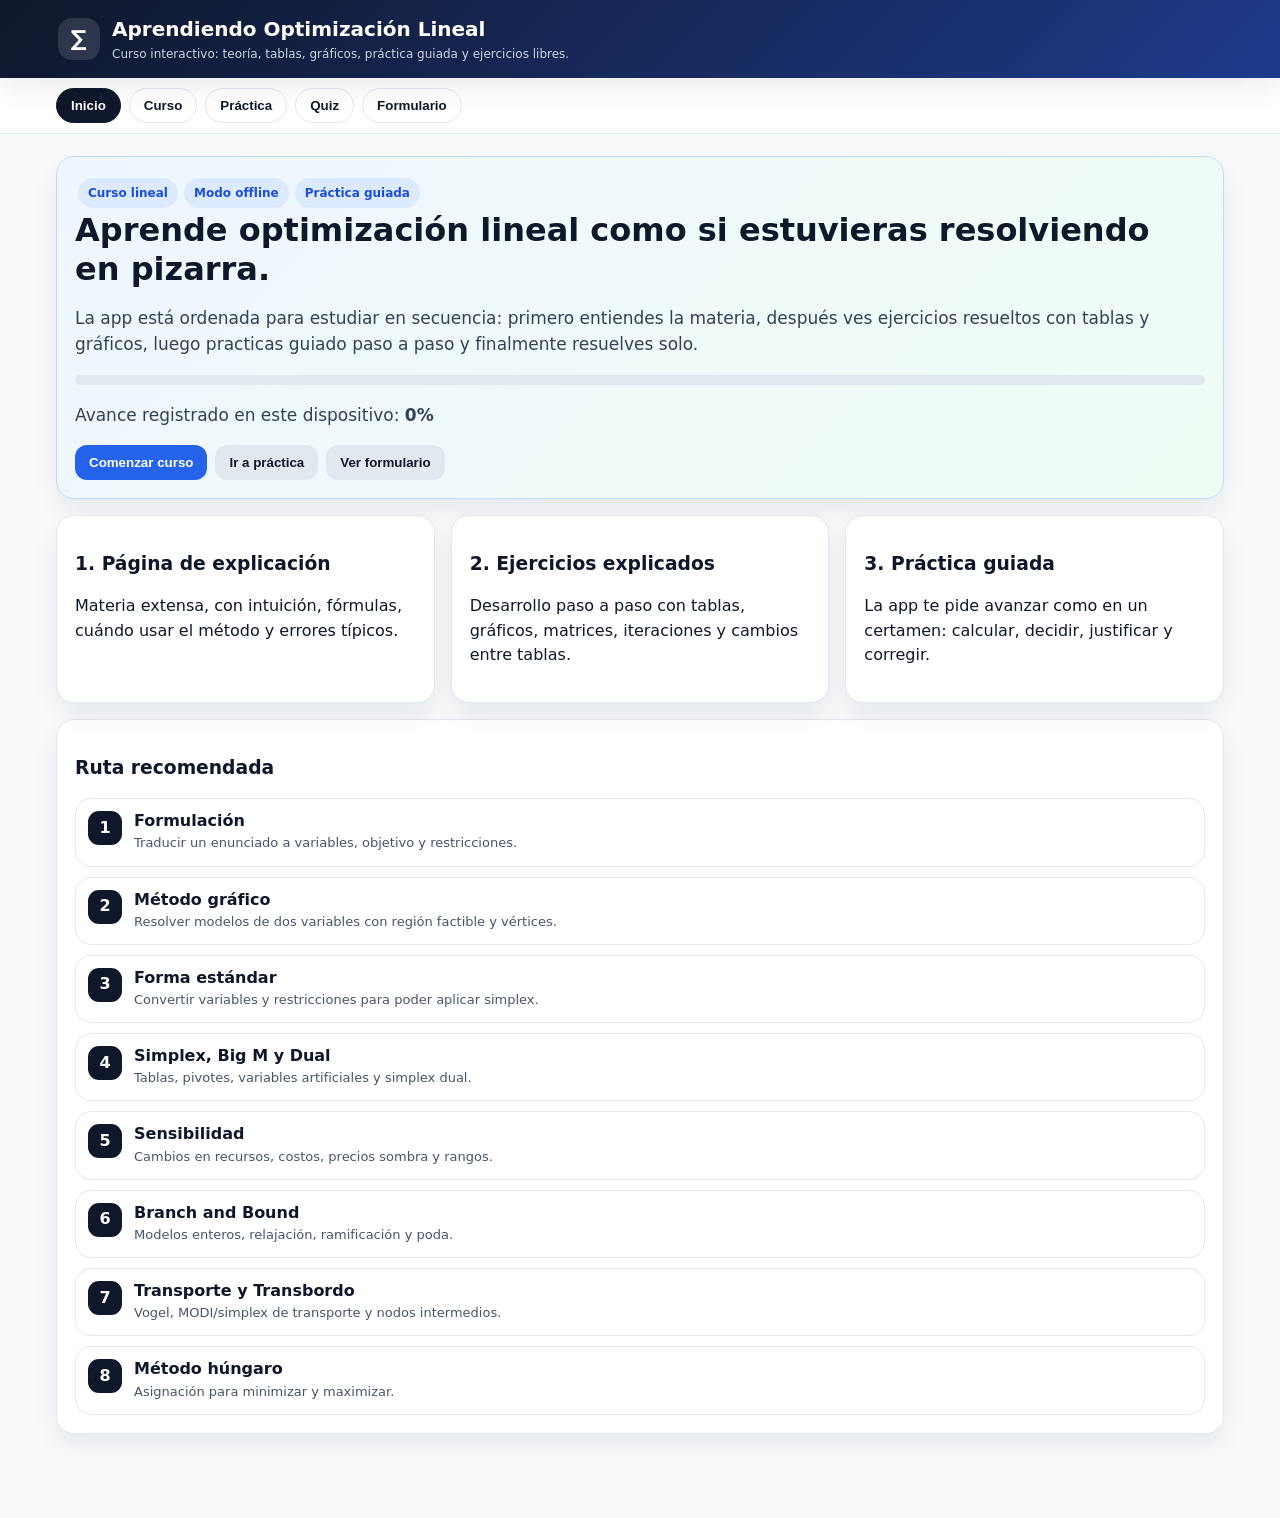
==== commit bfb211b4: "Add files via upload" ====
--- a/index.html
+++ b/index.html
@@ -1,109 +1,113 @@
 <!doctype html>
 <html lang="es">
 <head>
-<meta charset="utf-8" />
-<meta name="viewport" content="width=device-width, initial-scale=1, viewport-fit=cover" />
-<meta name="theme-color" content="#0f172a" />
+<meta charset="utf-8">
+<meta name="viewport" content="width=device-width, initial-scale=1">
 <title>Aprendiendo Optimización Lineal</title>
-<link rel="manifest" href="manifest.json" />
-<link rel="apple-touch-icon" href="icons/icon-192.png" />
-<meta name="apple-mobile-web-app-capable" content="yes" />
-<meta name="apple-mobile-web-app-title" content="Aprende Optimización" />
+<link rel="manifest" href="manifest.json">
+<meta name="theme-color" content="#0f172a">
 <style>
-:root{--bg:#f5f7fb;--card:#fff;--ink:#0f172a;--muted:#64748b;--line:#d8deea;--soft:#f1f5f9;--accent:#2563eb;--accent2:#7c3aed;--ok:#16a34a;--bad:#dc2626;--warn:#d97706;--shadow:0 12px 32px rgba(15,23,42,.08);--radius:22px}
-*{box-sizing:border-box}body{margin:0;background:var(--bg);color:var(--ink);font-family:system-ui,-apple-system,Segoe UI,Roboto,Arial,sans-serif;padding-bottom:86px}a{color:var(--accent)}
-header{position:sticky;top:0;z-index:20;background:linear-gradient(135deg,#0f172a,#1e3a8a 55%,#6d28d9);color:white;padding:16px 14px 14px;border-bottom-left-radius:25px;border-bottom-right-radius:25px;box-shadow:var(--shadow)}
-header h1{font-size:1.28rem;margin:0;letter-spacing:-.02em}header p{margin:6px 0 0;color:#dbeafe;font-size:.92rem}.topRow{display:flex;justify-content:space-between;gap:12px;align-items:center}.pill{display:inline-flex;align-items:center;border-radius:999px;padding:7px 10px;font-weight:900;font-size:.82rem;background:#eff6ff;color:#1d4ed8}.progressWrap{height:12px;background:#dbe3ef;border-radius:999px;overflow:hidden;margin-top:10px}.progressBar{height:100%;width:0;background:linear-gradient(90deg,#38bdf8,#2563eb,#7c3aed);transition:.25s}
-main{max-width:1180px;margin:0 auto;padding:14px}.screen{display:none}.screen.active{display:block;animation:fade .18s ease}@keyframes fade{from{opacity:.35;transform:translateY(6px)}to{opacity:1;transform:none}}
-.card{background:var(--card);border:1px solid #e7ebf3;border-radius:var(--radius);box-shadow:var(--shadow);padding:18px;margin:12px 0}.mini{background:#f8fafc;border:1px solid #e2e8f0;border-radius:18px;padding:14px}.note{border-left:5px solid var(--accent);background:#eff6ff;padding:13px;border-radius:16px}.note.warn{border-left-color:#f59e0b;background:#fffbeb}.note.ok{border-left-color:#22c55e;background:#f0fdf4}.note.bad{border-left-color:#ef4444;background:#fef2f2}.formula{background:#0b1220;color:#f8fafc;border-radius:17px;padding:14px;overflow:auto;font-family:ui-monospace,SFMono-Regular,Menlo,Consolas,monospace;font-size:.92rem;line-height:1.6}.muted{color:var(--muted)}.small{font-size:.92rem}.tiny{font-size:.78rem}.row{display:flex;gap:10px;align-items:center;flex-wrap:wrap}.between{justify-content:space-between}.grid2{display:grid;grid-template-columns:1fr 1fr;gap:12px}.grid3{display:grid;grid-template-columns:repeat(3,1fr);gap:12px}.moduleGrid{display:grid;grid-template-columns:repeat(3,1fr);gap:12px}
-h2{font-size:1.35rem;margin:0 0 10px;letter-spacing:-.02em}h3{font-size:1.08rem;margin:18px 0 8px}h4{margin:14px 0 8px}p,li{line-height:1.58}table{border-collapse:collapse;width:100%;background:white;font-size:.9rem}th,td{border:1px solid var(--line);padding:9px;text-align:left}th{background:#f8fafc}.tableWrap{overflow:auto;border:1px solid var(--line);border-radius:14px}
-button,.btn{border:0;border-radius:15px;background:var(--accent);color:white;font-weight:900;padding:12px 14px;min-height:46px;font-size:.95rem;cursor:pointer;text-decoration:none;display:inline-flex;align-items:center;justify-content:center;gap:8px}button.secondary{background:#eef2ff;color:#1e3a8a}button.ghost{background:white;color:#0f172a;border:1px solid var(--line)}button.good{background:#dcfce7;color:#166534}button.bad{background:#fee2e2;color:#991b1b}button:disabled{opacity:.55;cursor:not-allowed}input,textarea,select{width:100%;min-height:46px;border:1px solid var(--line);border-radius:15px;padding:12px;font-size:1rem;background:white;color:var(--ink)}textarea{min-height:150px;resize:vertical}label{font-weight:850;font-size:.9rem}.kbd{font-family:ui-monospace,SFMono-Regular,Menlo,monospace;background:#e2e8f0;border-radius:8px;padding:2px 6px}.tag{display:inline-flex;align-items:center;border-radius:999px;padding:6px 9px;font-weight:850;font-size:.8rem;background:#f1f5f9;color:#334155;margin:3px}.doneTag{background:#dcfce7;color:#166534}.warnText{color:#b45309}.okText{color:var(--ok)}.badText{color:var(--bad)}
-.nav{position:fixed;bottom:0;left:0;right:0;z-index:40;background:rgba(255,255,255,.96);backdrop-filter:blur(14px);border-top:1px solid var(--line);display:grid;grid-template-columns:repeat(5,1fr);padding:8px 6px calc(8px + env(safe-area-inset-bottom));box-shadow:0 -8px 20px rgba(15,23,42,.06)}.nav button{background:transparent;color:#475569;border-radius:15px;min-height:56px;padding:6px 2px;display:flex;flex-direction:column;gap:1px;font-size:.68rem}.nav b{font-size:1.12rem}.nav button.active{background:#eff6ff;color:#1d4ed8}
-.moduleBtn{height:100%;text-align:left;display:block;background:white;color:var(--ink);border:1px solid var(--line);box-shadow:none;padding:15px}.moduleBtn .emoji{font-size:1.5rem}.moduleBtn.active{border-color:#60a5fa;background:#eff6ff}.tabs{display:flex;gap:8px;overflow:auto;padding:4px 0 12px;position:sticky;top:104px;background:var(--bg);z-index:13}.tab{background:white;color:#334155;border:1px solid var(--line);white-space:nowrap}.tab.active{background:#dbeafe;color:#1d4ed8;border-color:#93c5fd}.subpage{display:none}.subpage.active{display:block}.lessonLayout{display:grid;grid-template-columns:295px 1fr;gap:14px}.sidebar{position:sticky;top:104px;align-self:start}.stepBox{border:1px solid #c7d2fe;background:#eef2ff;border-radius:18px;padding:15px}.feedback{min-height:46px;margin-top:10px;font-weight:850}.choice{display:block;width:100%;margin:8px 0;text-align:left;background:white;color:#0f172a;border:1px solid var(--line)}.choice.correct{background:#dcfce7;border-color:#22c55e}.choice.wrong{background:#fee2e2;border-color:#ef4444}.exerciseCard{border:1px solid var(--line);background:#fff;border-radius:18px;padding:14px;margin:10px 0}.steps li{margin-bottom:8px}.canvasBox{border:1px solid var(--line);background:white;border-radius:18px;padding:10px;margin:12px 0}.graphCanvas{width:100%;max-width:620px;height:auto;border:1px solid #cbd5e1;border-radius:14px;background:#fff;display:block}.badgeNum{background:#dbeafe;color:#1d4ed8;border-radius:999px;padding:4px 8px;font-weight:900}.freeDev{background:#fff;border:1px solid var(--line);border-radius:18px;padding:12px;margin:10px 0}
-.flash{min-height:185px;display:flex;align-items:center;justify-content:center;text-align:center;font-weight:900;font-size:1.08rem;background:linear-gradient(135deg,#eff6ff,#faf5ff);border:1px solid #dbeafe;border-radius:20px;padding:20px}.printOnly{display:none}
-@media(max-width:900px){.lessonLayout{grid-template-columns:1fr}.sidebar{position:static}.moduleGrid,.grid3,.grid2{grid-template-columns:1fr}.tabs{top:96px}.card{padding:15px}main{padding:10px}.formula{font-size:.86rem}header h1{font-size:1.12rem}}
-@media(min-width:960px){body{padding-bottom:0}.nav{max-width:1180px;left:50%;transform:translateX(-50%);border-radius:22px 22px 0 0}.screen{padding-bottom:92px}header h1{font-size:1.48rem}}
-@media print{header,.nav,button,.tabs,.sidebar,.noPrint{display:none!important}.screen{display:block!important}.card{box-shadow:none;border:1px solid #999}.printOnly{display:block}body{background:white;padding:0}.lessonLayout{display:block}}
+:root{--bg:#f8fafc;--card:#ffffff;--ink:#0f172a;--muted:#64748b;--line:#e2e8f0;--blue:#2563eb;--blue2:#dbeafe;--green:#059669;--green2:#dcfce7;--amber:#b45309;--amber2:#fef3c7;--red:#dc2626;--red2:#fee2e2;--purple:#7c3aed;--purple2:#ede9fe;--shadow:0 10px 25px rgba(15,23,42,.08);--radius:18px;}
+*{box-sizing:border-box} body{margin:0;background:var(--bg);color:var(--ink);font-family:Inter,system-ui,-apple-system,Segoe UI,Roboto,Arial,sans-serif;line-height:1.55} a{color:var(--blue)}
+header{position:sticky;top:0;z-index:20;background:linear-gradient(135deg,#0f172a,#1e3a8a);color:white;box-shadow:var(--shadow)}
+.top{max-width:1200px;margin:auto;padding:14px 18px;display:flex;align-items:center;gap:14px;justify-content:space-between}.brand{display:flex;align-items:center;gap:12px}.logo{width:42px;height:42px;border-radius:14px;background:rgba(255,255,255,.12);display:grid;place-items:center;font-weight:900;font-size:22px}.brand h1{font-size:20px;margin:0}.brand p{margin:0;color:#cbd5e1;font-size:12px}.install{background:#fff;color:#0f172a;border:0;border-radius:12px;padding:10px 14px;font-weight:800;cursor:pointer}.install:hover{background:#e2e8f0}
+nav{background:#fff;border-bottom:1px solid var(--line);position:sticky;top:70px;z-index:15}.navinner{max-width:1200px;margin:auto;display:flex;gap:8px;overflow:auto;padding:10px 16px}.navbtn{white-space:nowrap;border:1px solid var(--line);background:#fff;border-radius:999px;padding:9px 14px;color:var(--ink);cursor:pointer;font-weight:700}.navbtn.active{background:#0f172a;color:white;border-color:#0f172a}.navbtn:hover{border-color:#94a3b8}
+main{max-width:1200px;margin:0 auto;padding:22px 16px 84px}.grid{display:grid;gap:16px}.grid2{grid-template-columns:repeat(2,minmax(0,1fr))}.grid3{grid-template-columns:repeat(3,minmax(0,1fr))}.grid4{grid-template-columns:repeat(4,minmax(0,1fr))}@media(max-width:900px){.grid2,.grid3,.grid4{grid-template-columns:1fr}.top{align-items:flex-start}.brand h1{font-size:17px}nav{top:72px}}
+.card{background:var(--card);border:1px solid var(--line);border-radius:var(--radius);box-shadow:var(--shadow);padding:18px}.hero{background:linear-gradient(135deg,#eff6ff,#f0fdf4);border:1px solid #bfdbfe}.hero h2{font-size:32px;margin:0 0 8px}.hero p{font-size:17px;color:#334155}.pill{display:inline-flex;align-items:center;gap:6px;padding:6px 10px;border-radius:999px;background:var(--blue2);color:#1d4ed8;font-size:12px;font-weight:800;margin:3px}.badge{font-size:12px;padding:4px 8px;border-radius:999px;background:#f1f5f9;color:#334155;font-weight:700}.muted{color:var(--muted)}.small{font-size:13px}.big{font-size:20px}.section-title{display:flex;justify-content:space-between;align-items:center;gap:10px;margin:4px 0 12px}.section-title h2,.section-title h3{margin:0}.unit-list{display:grid;gap:10px}.unititem{display:flex;gap:12px;align-items:flex-start;border:1px solid var(--line);padding:12px;border-radius:16px;background:#fff;cursor:pointer}.unititem:hover{border-color:#93c5fd;background:#eff6ff}.unititem.active{border-color:#2563eb;background:#dbeafe}.num{min-width:34px;height:34px;border-radius:11px;background:#0f172a;color:white;display:grid;place-items:center;font-weight:900}.unititem h4{margin:0}.unititem p{margin:3px 0 0;color:#475569;font-size:13px}.tabs{display:flex;gap:8px;flex-wrap:wrap;margin-bottom:14px}.tab{border:1px solid var(--line);background:#fff;border-radius:12px;padding:9px 12px;font-weight:800;cursor:pointer}.tab.active{background:var(--blue);color:#fff;border-color:var(--blue)}
+h2,h3,h4{line-height:1.2}.lesson h2{margin-top:0}.lesson h3{margin-top:22px}.callout{border-left:5px solid var(--blue);background:#eff6ff;padding:12px 14px;border-radius:12px;margin:12px 0}.warn{border-left-color:var(--amber);background:var(--amber2)}.ok{border-left-color:var(--green);background:var(--green2)}.bad{border-left-color:var(--red);background:var(--red2)}.formula{background:#0f172a;color:#e2e8f0;border-radius:14px;padding:12px 14px;font-family:ui-monospace,SFMono-Regular,Menlo,Consolas,monospace;overflow:auto;margin:10px 0}.math{font-family:ui-monospace,SFMono-Regular,Menlo,Consolas,monospace;background:#f1f5f9;border:1px solid #e2e8f0;padding:2px 5px;border-radius:6px}.steps{counter-reset:step}.step{position:relative;margin:12px 0;padding:14px 14px 14px 48px;border:1px solid var(--line);border-radius:15px;background:#fff}.step:before{counter-increment:step;content:counter(step);position:absolute;left:14px;top:14px;width:24px;height:24px;border-radius:50%;background:#0f172a;color:#fff;display:grid;place-items:center;font-weight:900;font-size:13px}.step h4{margin:0 0 6px}.example{border:1px solid #bfdbfe;background:#f8fbff;border-radius:18px;padding:16px;margin:14px 0}.example h3,.example h4{margin-top:0}.tablewrap{overflow:auto;margin:10px 0;border:1px solid var(--line);border-radius:14px;background:white}table{border-collapse:collapse;width:100%;min-width:540px}th,td{border:1px solid var(--line);padding:8px 10px;text-align:center;vertical-align:middle}th{background:#f1f5f9;font-weight:900}.tleft{text-align:left}.hl{background:#dbeafe!important;font-weight:900}.hl2{background:#dcfce7!important;font-weight:900}.hl3{background:#fef3c7!important;font-weight:900}.strike{opacity:.45;text-decoration:line-through}.cellcost{font-size:12px;color:#64748b;float:right}.alloc{font-weight:900;font-size:16px}.matrix td,.matrix th{min-width:70px}.svgbox{background:#fff;border:1px solid var(--line);border-radius:16px;padding:10px;overflow:auto}.btnrow{display:flex;gap:8px;flex-wrap:wrap;margin-top:10px}.btn{border:0;border-radius:12px;background:#0f172a;color:#fff;padding:10px 14px;font-weight:800;cursor:pointer}.btn.secondary{background:#e2e8f0;color:#0f172a}.btn.green{background:var(--green)}.btn.amber{background:var(--amber)}.btn.blue{background:var(--blue)}.btn.red{background:var(--red)}.btn:disabled{opacity:.45;cursor:not-allowed}.input{width:100%;padding:12px;border:1px solid var(--line);border-radius:12px;background:#fff;color:var(--ink);font-size:15px}.textarea{min-height:160px;font-family:ui-monospace,SFMono-Regular,Menlo,Consolas,monospace}.checkline{display:flex;gap:10px;align-items:center;border:1px solid var(--line);background:#fff;padding:10px;border-radius:12px}.progress{height:10px;border-radius:999px;background:#e2e8f0;overflow:hidden}.bar{height:100%;background:linear-gradient(90deg,#2563eb,#059669);width:0}.feedback{margin-top:10px;padding:10px;border-radius:12px;display:none}.feedback.show{display:block}.feedback.good{background:var(--green2);color:#065f46}.feedback.no{background:var(--red2);color:#991b1b}.kbd{font-family:ui-monospace,SFMono-Regular,Menlo,Consolas,monospace;border:1px solid #cbd5e1;border-bottom-width:3px;border-radius:6px;background:#fff;padding:1px 5px}.graphCanvas{width:100%;height:auto;border:1px solid var(--line);border-radius:14px;background:#fff;touch-action:none}.split{display:grid;grid-template-columns:290px 1fr;gap:16px}.side{position:sticky;top:132px;height:max-content}@media(max-width:900px){.split{grid-template-columns:1fr}.side{position:relative;top:0}.hero h2{font-size:25px}table{font-size:13px}.step{padding-left:42px}}
+.bottomnav{position:fixed;bottom:0;left:0;right:0;background:#fff;border-top:1px solid var(--line);display:none;z-index:40}.bottomnav .navinner{padding:8px}.bottomnav button{flex:1;font-size:12px;padding:8px 6px}@media(max-width:740px){header{position:relative}nav{display:none}.bottomnav{display:block}main{padding-bottom:92px}.brand p{display:none}.install{display:none}}
+.confetti{position:fixed;pointer-events:none;inset:0;z-index:100}.hidden{display:none}.twoColSteps{display:grid;grid-template-columns:1fr 1fr;gap:12px}@media(max-width:700px){.twoColSteps{grid-template-columns:1fr}}
 </style>
 </head>
 <body>
-<header><div class="topRow"><div><h1>Aprendiendo Optimización Lineal</h1><p>Aplicación didáctica: teoría separada, ejercicios explicados, guía paso a paso y desarrollo libre.</p></div><span class="pill" id="pct">0% avance</span></div><div class="progressWrap"><div class="progressBar" id="bar"></div></div></header>
-<main>
-<section id="inicio" class="screen active"></section>
-<section id="curso" class="screen"></section>
-<section id="practica" class="screen"></section>
-<section id="quiz" class="screen"></section>
-<section id="formulario" class="screen"></section>
-</main>
-<nav class="nav">
-<button data-screen="inicio" class="active"><b>🏠</b>Inicio</button>
-<button data-screen="curso"><b>📚</b>Curso</button>
-<button data-screen="practica"><b>✍️</b>Práctica</button>
-<button data-screen="quiz"><b>🧪</b>Quiz</button>
-<button data-screen="formulario"><b>📌</b>Form.</button>
-</nav>
+<header><div class="top"><div class="brand"><div class="logo">∑</div><div><h1>Aprendiendo Optimización Lineal</h1><p>Curso interactivo: teoría, tablas, gráficos, práctica guiada y ejercicios libres.</p></div></div><button id="installBtn" class="install hidden">Instalar app</button></div></header>
+<nav><div class="navinner" id="topnav"></div></nav>
+<main id="app"></main>
+<div class="bottomnav"><div class="navinner" id="bottomnav"></div></div>
 <script>
-const MODULES = [{"id": "formulacion", "icon": "🧩", "title": "Formulación de modelos", "subtitle": "Convertir un enunciado en variables, objetivo y restricciones.", "goal": "Aprender a leer un problema y escribir el modelo lineal completo.", "lecture": "\n<h3>1. Qué significa formular</h3>\n<p>Formular es transformar un problema escrito en un modelo matemático. En optimización lineal no basta con “sacar cuentas”; primero hay que ordenar la situación real. Un modelo bien formulado dice exactamente qué se decide, qué se quiere mejorar y qué límites existen.</p>\n<p>Todo modelo lineal tiene cuatro partes: <b>variables de decisión</b>, <b>función objetivo</b>, <b>restricciones</b> y <b>condiciones de signo</b>.</p>\n<div class=\"formula\">Variables: x<sub>i</sub> = decisión que se debe calcular<br>Objetivo: Max/Min Z = combinación lineal de las variables<br>Restricciones: recursos, demandas, capacidades, balances o condiciones del problema<br>Signo: x<sub>i</sub> ≥ 0, salvo que el enunciado indique otra cosa</div>\n<h3>2. Cómo reconocer las variables</h3>\n<p>La variable responde a la pregunta: <b>¿qué cantidad necesito decidir?</b> Si el enunciado habla de fabricar, comprar, transportar, contratar, almacenar, asignar o mezclar, ahí casi siempre está la variable.</p>\n<p>Una mala variable sería “ganancia” porque normalmente la ganancia se calcula. Una buena variable sería: <i>x<sub>1</sub> = unidades del producto A a fabricar durante la semana</i>.</p>\n<h3>3. Cómo elegir maximizar o minimizar</h3>\n<p>Se maximiza cuando el objetivo es utilidad, ingreso, beneficio, rendimiento o producción. Se minimiza cuando el objetivo es costo, tiempo, pérdida, distancia, desperdicio o riesgo.</p>\n<h3>4. Cómo escribir restricciones</h3>\n<p>Las restricciones se construyen con la lógica del enunciado. Si un recurso se consume y tiene disponibilidad máxima, se usa ≤. Si se debe cumplir una demanda mínima, se usa ≥. Si debe calzar exactamente, como inventario o balance, se usa =.</p>\n<table><tr><th>Frase del enunciado</th><th>Forma típica</th></tr><tr><td>“A lo más”, “no más de”, “capacidad máxima”</td><td>≤</td></tr><tr><td>“Al menos”, “mínimo”, “demanda requerida”</td><td>≥</td></tr><tr><td>“Debe ser igual”, “se satisface exactamente”, “balance”</td><td>=</td></tr></table>\n<h3>5. Plantilla universal</h3>\n<div class=\"formula\">Definir variables<br>Max/Min Z = c<sub>1</sub>x<sub>1</sub> + c<sub>2</sub>x<sub>2</sub> + ... + c<sub>n</sub>x<sub>n</sub><br>s.a.<br>a<sub>11</sub>x<sub>1</sub> + a<sub>12</sub>x<sub>2</sub> + ... ≤/≥/= b<sub>1</sub><br>...<br>x<sub>1</sub>, x<sub>2</sub>, ..., x<sub>n</sub> ≥ 0</div>\n<div class=\"note ok\"><b>Consejo de profesor:</b> antes de hacer fórmulas, subraya en el enunciado las palabras: producir, comprar, vender, demanda, máximo, mínimo, capacidad y costo.</div>\n", "explained": [{"title": "Ejercicio 1: producción con dos productos", "statement": "Una empresa fabrica mesas y sillas. Cada mesa deja $40 y cada silla $25. Una mesa usa 3 horas de madera y 2 horas de armado. Una silla usa 1 hora de madera y 2 horas de armado. Hay 90 horas de madera y 80 de armado. Formule el modelo para maximizar utilidad.", "steps": ["Definimos variables: x1 = mesas a fabricar; x2 = sillas a fabricar.", "Como se quiere utilidad, el objetivo es maximizar. Cada mesa aporta 40 y cada silla 25: Max Z = 40x1 + 25x2.", "Restricción de madera: 3x1 + 1x2 ≤ 90.", "Restricción de armado: 2x1 + 2x2 ≤ 80.", "No negatividad: x1, x2 ≥ 0."], "answer": "Max Z=40x1+25x2; s.a. 3x1+x2≤90, 2x1+2x2≤80, x1,x2≥0."}, {"title": "Ejercicio 2: demanda mínima", "statement": "Se producen dos alimentos A y B. Cada unidad de A aporta 4 proteínas y cuesta 3. Cada unidad de B aporta 2 proteínas y cuesta 1. Se requieren al menos 40 proteínas. Formule para minimizar costo.", "steps": ["Variables: x1 = unidades de A; x2 = unidades de B.", "Objetivo: minimizar costo, Min Z = 3x1 + x2.", "Demanda mínima de proteínas: 4x1 + 2x2 ≥ 40.", "Como son cantidades: x1,x2≥0.", "La clave es que “al menos” genera ≥."], "answer": "Min Z=3x1+x2; s.a. 4x1+2x2≥40; x1,x2≥0."}, {"title": "Ejercicio 3: mezcla", "statement": "Una mezcla debe tener al menos 60 kg. Se mezclan material A y B. A cuesta 8 por kg y B cuesta 5 por kg. Por calidad, B no puede superar 30 kg. Formule para minimizar costo.", "steps": ["Variables: xA = kg de material A; xB = kg de material B.", "Objetivo: Min Z = 8xA + 5xB.", "Peso mínimo de mezcla: xA + xB ≥ 60.", "Límite de B: xB ≤ 30.", "No negatividad: xA,xB≥0."], "answer": "Min Z=8xA+5xB; s.a. xA+xB≥60, xB≤30, xA,xB≥0."}, {"title": "Ejercicio 4: inventario básico", "statement": "Una empresa tiene 10 unidades iniciales, produce x unidades y debe satisfacer demanda de 35. Puede quedar inventario final I. Formule el balance.", "steps": ["Lo disponible es inventario inicial + producción = 10 + x.", "Lo que se usa o queda es demanda + inventario final = 35 + I.", "Balance: 10 + x = 35 + I.", "Si x e I son cantidades, x,I≥0.", "Este tipo de igualdad se repite en modelos por períodos."], "answer": "10+x=35+I, con x,I≥0."}, {"title": "Ejercicio 5: comprar o producir", "statement": "Se puede producir x unidades a costo 50 o comprar y unidades a costo 70. Se necesita satisfacer 100 unidades. Producción máxima 60. Formule para minimizar costo.", "steps": ["Variables: x = unidades producidas; y = unidades compradas.", "Objetivo: Min Z = 50x + 70y.", "Demanda exacta: x + y = 100.", "Producción máxima: x ≤ 60.", "No negatividad: x,y≥0."], "answer": "Min Z=50x+70y; s.a. x+y=100, x≤60, x,y≥0."}], "guided": [{"title": "Guía tipo certamen: formular producción", "intro": "Resuelve paso a paso. No escribas todo de una; la app te irá corrigiendo cada parte.", "steps": [{"q": "El enunciado dice: fabricar A y B. ¿Qué variable usarías para el producto A? Escribe algo como x1=A o x1=unidades de A.", "answers": ["x1=a", "x1=unidadesdea", "x1=unidadesproducto a", "x1=producto a"], "mode": "expr", "hint": "La variable debe representar la cantidad de A a fabricar.", "explain": "Correcto: x1 representa las unidades del producto A."}, {"q": "A deja utilidad 30 y B utilidad 45. ¿Cuál es la función objetivo de maximización?", "answers": ["maxz=30x1+45x2", "z=30x1+45x2", "30x1+45x2"], "mode": "expr", "hint": "Utilidad por producto multiplicada por cantidad.", "explain": "La función objetivo es Max Z = 30x1 + 45x2."}, {"q": "A usa 2 horas y B usa 3 horas. Hay máximo 120 horas. Escribe la restricción.", "answers": ["2x1+3x2<=120", "2x1+3x2≤120"], "mode": "expr", "hint": "Recurso consumido ≤ disponibilidad.", "explain": "2x1 + 3x2 ≤ 120."}, {"q": "A usa 4 kg y B usa 2 kg de material. Hay máximo 160 kg. Escribe la restricción.", "answers": ["4x1+2x2<=160", "4x1+2x2≤160"], "mode": "expr", "hint": "Material total usado por A y B no puede superar 160.", "explain": "4x1 + 2x2 ≤ 160."}, {"q": "Escribe la condición de no negatividad.", "answers": ["x1,x2>=0", "x1>=0,x2>=0", "x1≥0,x2≥0"], "mode": "expr", "hint": "Las cantidades no pueden ser negativas.", "explain": "x1, x2 ≥ 0."}]}], "solo": [{"q": "Una panadería produce pan A y B. Ganancias 20 y 15. A usa 2 kg harina y B 1 kg. Hay 100 kg. A usa 1 h y B 2 h. Hay 80 h. Formule.", "hint": "Variables primero; objetivo de ganancia; dos restricciones de recursos.", "solution": "x1=pan A, x2=pan B. Max Z=20x1+15x2; 2x1+x2≤100; x1+2x2≤80; x1,x2≥0."}, {"q": "Un proyecto requiere al menos 40 horas técnicas. Técnico A aporta 4 h/unidad y cuesta 30. Técnico B aporta 5 h/unidad y cuesta 35. Formule para minimizar costo.", "hint": "La frase “al menos” genera ≥.", "solution": "Min Z=30x1+35x2; 4x1+5x2≥40; x1,x2≥0."}, {"q": "Modelo de inventario: inventario inicial 12, producción x, demanda 50, inventario final I. Escriba balance.", "hint": "Disponible = demanda + inventario final.", "solution": "12+x=50+I; x,I≥0."}]}, {"id": "grafico", "icon": "📈", "title": "Método gráfico", "subtitle": "Resolver modelos de dos variables dibujando la región factible.", "goal": "Aprender a dibujar restricciones, encontrar vértices y evaluar Z.", "lecture": "\n<h3>1. Cuándo se usa</h3>\n<p>El método gráfico se usa cuando el problema tiene <b>dos variables</b>, normalmente x<sub>1</sub> y x<sub>2</sub>. La idea es dibujar todas las restricciones en un plano y encontrar la zona donde todas se cumplen al mismo tiempo.</p>\n<h3>2. Pasos del método gráfico</h3>\n<ol><li>Transforma cada restricción en igualdad para dibujar la recta.</li><li>Calcula interceptos: si x<sub>2</sub>=0 obtienes el corte con eje x; si x<sub>1</sub>=0 obtienes el corte con eje y.</li><li>Dibuja la recta.</li><li>Decide qué lado de la recta sirve usando un punto de prueba, normalmente (0,0).</li><li>La intersección de todos los lados válidos es la región factible.</li><li>Encuentra los vértices de la región factible.</li><li>Evalúa la función objetivo en cada vértice.</li><li>El mayor valor da el máximo; el menor valor da el mínimo.</li></ol>\n<h3>3. Intersección entre dos rectas</h3>\n<p>Cuando dos restricciones se cruzan, resuelves el sistema de ecuaciones. Ese punto puede ser un vértice si además cumple todas las restricciones.</p>\n<div class=\"formula\">a<sub>1</sub>x<sub>1</sub> + b<sub>1</sub>x<sub>2</sub> = c<sub>1</sub><br>a<sub>2</sub>x<sub>1</sub> + b<sub>2</sub>x<sub>2</sub> = c<sub>2</sub></div>\n<h3>4. Soluciones múltiples</h3><p>Hay soluciones múltiples cuando la recta de la función objetivo queda paralela a un lado completo de la región factible y el mismo valor óptimo se obtiene en más de un punto.</p>\n<div class=\"note warn\"><b>Error típico:</b> evaluar solo el cruce de restricciones y olvidar los puntos sobre los ejes.</div>\n", "explained": [{"title": "Ejercicio 1: máximo con dos restricciones", "statement": "Max Z=3x1+2x2; s.a. 2x1+x2≤8, x1+2x2≤8, x1,x2≥0.", "steps": ["Recta 1: 2x1+x2=8. Interceptos: x1=4 cuando x2=0; x2=8 cuando x1=0.", "Recta 2: x1+2x2=8. Interceptos: x1=8; x2=4.", "Región factible: bajo ambas rectas y en el primer cuadrante.", "Vértices: (0,0), (4,0), (8/3,8/3), (0,4). El cruce se obtiene resolviendo ambas ecuaciones.", "Evaluar Z: 0, 12, 40/3≈13,33, 8. Óptimo: (8/3,8/3) con Z=40/3."], "answer": "x1*=8/3, x2*=8/3, Z*=40/3."}, {"title": "Ejercicio 2: mínimo con cota inferior", "statement": "Min Z=4x1+x2; s.a. x1+x2≥6, x1≥2, x2≥0.", "steps": ["Dibuja x1+x2=6. Como es ≥, se toma el lado sobre la recta.", "La restricción x1≥2 deja el lado derecho de la recta vertical x1=2.", "Vértices candidatos: (2,4) y (6,0), considerando x2≥0.", "Evaluar: Z(2,4)=12; Z(6,0)=24.", "Como se minimiza, el óptimo es (2,4)."], "answer": "x1*=2, x2*=4, Z*=12."}, {"title": "Ejercicio 3: solución múltiple", "statement": "Max Z=2x1+2x2; s.a. x1+x2≤6, x1≤4, x2≤4, x≥0.", "steps": ["La función objetivo Z=2(x1+x2) es paralela a x1+x2=6.", "La región factible incluye el segmento entre (2,4) y (4,2) sobre x1+x2=6.", "En (2,4), Z=12. En (4,2), Z=12.", "Todo punto del segmento también da Z=12.", "Por lo tanto existen múltiples soluciones óptimas."], "answer": "Soluciones óptimas en el segmento x1+x2=6 entre (2,4) y (4,2)."}, {"title": "Ejercicio 4: región no acotada", "statement": "Max Z=x1+x2; s.a. x1−x2≤2, x1,x2≥0.", "steps": ["La restricción x1−x2≤2 equivale a x2≥x1−2.", "La región factible se extiende hacia arriba sin límite.", "Como Z=x1+x2 aumenta al subir x2, no existe máximo finito.", "El problema es no acotado.", "No se debe inventar un punto óptimo."], "answer": "Problema no acotado para maximización."}, {"title": "Ejercicio 5: infactibilidad", "statement": "x1+x2≤3 y x1+x2≥5, con x≥0.", "steps": ["La primera restricción exige estar bajo o sobre la recta x1+x2=3.", "La segunda exige estar sobre x1+x2=5.", "No existe punto que cumpla simultáneamente suma ≤3 y suma ≥5.", "La región factible es vacía.", "No hay solución factible."], "answer": "Problema infactible."}], "guided": [{"title": "Guía gráfica interactiva", "intro": "Usa el gráfico y responde paso a paso. Modelo: Max Z=3x1+2x2; 2x1+x2≤8; x1+2x2≤8; x≥0.", "graph": true, "steps": [{"q": "Para la recta 2x1+x2=8, ¿cuál es el intercepto con eje x1?", "answers": ["4"], "mode": "number", "hint": "Pon x2=0: 2x1=8.", "explain": "El intercepto con eje x1 es 4."}, {"q": "Para la misma recta, ¿cuál es el intercepto con eje x2?", "answers": ["8"], "mode": "number", "hint": "Pon x1=0: x2=8.", "explain": "El intercepto con eje x2 es 8."}, {"q": "Para x1+2x2=8, ¿cuál es el intercepto con eje x1?", "answers": ["8"], "mode": "number", "hint": "Pon x2=0.", "explain": "El intercepto con eje x1 es 8."}, {"q": "Para x1+2x2=8, ¿cuál es el intercepto con eje x2?", "answers": ["4"], "mode": "number", "hint": "Pon x1=0.", "explain": "El intercepto con eje x2 es 4."}, {"q": "El cruce de ambas rectas es (8/3,8/3). Escribe el valor aproximado de x1 con dos decimales.", "answers": ["2.67", "2,67"], "mode": "number", "hint": "8/3 = 2,666...", "explain": "x1=2,67 aproximadamente."}, {"q": "Evalúa Z=3x1+2x2 en (8/3,8/3). Escribe el valor aproximado.", "answers": ["13.33", "13,33", "40/3"], "mode": "number", "hint": "3·8/3 + 2·8/3 = 8 + 16/3 = 40/3.", "explain": "Z=40/3≈13,33."}]}], "solo": [{"q": "Grafica y resuelve: Max Z=5x1+4x2; x1+x2≤10; 2x1+x2≤16; x1,x2≥0.", "hint": "Vértices: ejes y cruce de las dos rectas.", "solution": "Vértices: (0,0),(8,0),(6,4),(0,10). Z:0,40,46,40. Óptimo (6,4), Z=46.", "graphFree": true}, {"q": "Resuelve: Min Z=2x1+3x2; x1+x2≥8; x1≥2; x2≥0.", "hint": "Para mínimo, revisa los vértices inferiores de la región factible.", "solution": "Vértices relevantes: (2,6),(8,0). Z=22 y 16. Óptimo (8,0), Z=16."}, {"q": "Indica si hay múltiples óptimos: Max Z=4x1+4x2; x1+x2≤5; x≥0.", "hint": "La función objetivo es paralela a la restricción.", "solution": "Sí. Todo el segmento entre (5,0) y (0,5) tiene Z=20."}]}, {"id": "estandar", "icon": "🧱", "title": "Forma estándar", "subtitle": "Preparar modelos para simplex, Big M y simplex dual.", "goal": "Convertir cualquier PL a igualdades con variables no negativas.", "lecture": "\n<h3>1. Forma estándar</h3><p>Una forma estándar habitual para trabajar con simplex es escribir el modelo con restricciones en igualdad y variables no negativas. Muchos cursos la escriben como minimización, pero lo importante es entender la conversión.</p><div class=\"formula\">Min Z = c<sup>T</sup>x<br>s.a. Ax=b<br>x≥0</div>\n<h3>2. Variables de holgura, exceso y artificial</h3><table><tr><th>Restricción</th><th>Conversión</th><th>Variable</th></tr><tr><td>≤</td><td>sumar h</td><td>holgura</td></tr><tr><td>≥</td><td>restar e</td><td>exceso</td></tr><tr><td>= o ≥ sin base clara</td><td>agregar A</td><td>artificial</td></tr></table>\n<p>La holgura representa recurso sobrante. El exceso representa cuánto se supera un mínimo. La artificial no tiene significado real; se agrega para poder iniciar simplex y después debe salir de la base.</p>\n<h3>3. Variables con cotas distintas</h3><p>Si una variable no parte desde cero, se hace un cambio de variable. Por ejemplo, si x≥−1, entonces x'=x+1, por lo que x=x'−1 y x'≥0.</p>\n<h3>4. Variable libre</h3><p>Si una variable no tiene restricción de signo, se reemplaza por diferencia de dos variables no negativas:</p><div class=\"formula\">x libre ⇒ x = x<sup>+</sup> − x<sup>−</sup>, con x<sup>+</sup>,x<sup>−</sup>≥0</div>\n<div class=\"note warn\"><b>Error típico:</b> en una restricción ≥ no se suma holgura; se resta exceso.</div>\n", "explained": [{"title": "Ejercicio 1: restricción ≤", "statement": "2x1+3x2≤12. Convertir a igualdad.", "steps": ["Como es ≤, hay capacidad sobrante.", "Se suma holgura h1≥0.", "Queda 2x1+3x2+h1=12.", "La holgura mide cuánto recurso queda sin usar.", "Todas las variables deben ser no negativas."], "answer": "2x1+3x2+h1=12, h1≥0."}, {"title": "Ejercicio 2: restricción ≥", "statement": "x1+2x2≥10. Convertir a igualdad.", "steps": ["Como es ≥, la expresión del lado izquierdo supera un mínimo.", "Se resta variable de exceso e1≥0.", "Queda x1+2x2−e1=10.", "Si luego se necesita base inicial, puede agregarse artificial.", "La variable de exceso no es holgura."], "answer": "x1+2x2−e1=10."}, {"title": "Ejercicio 3: restricción =", "statement": "3x1+x2=15 para simplex con base inicial.", "steps": ["Ya está en igualdad.", "Pero puede no tener variable básica evidente.", "Se agrega artificial A1 para iniciar Big M o dos fases.", "Queda 3x1+x2+A1=15.", "La artificial debe valer 0 al final si el problema original es factible."], "answer": "3x1+x2+A1=15 para Big M."}, {"title": "Ejercicio 4: x≥−2", "statement": "Convertir x≥−2 a variable no negativa.", "steps": ["Queremos una variable nueva que sea ≥0.", "Sumamos 2: x+2≥0.", "Definimos x’=x+2.", "Entonces x=x’−2.", "Usamos x’≥0 en el modelo."], "answer": "x’=x+2; x=x’−2; x’≥0."}, {"title": "Ejercicio 5: variable libre", "statement": "x2 sin restricción de signo.", "steps": ["Una variable libre puede ser positiva o negativa.", "Se representa como diferencia de dos no negativas.", "x2=x2+−x2−.", "x2+≥0 y x2−≥0.", "Se reemplaza x2 en todo el modelo."], "answer": "x2=x2+−x2−, ambas no negativas."}], "guided": [{"title": "Guía: pasar a forma estándar", "intro": "Modelo: Min Z=6x1+3x2; s.a. 2x1+x2≥8; x1+x2≤10; x1≥−1; x2≥0.", "steps": [{"q": "Para x1≥−1, define la nueva variable. Escribe x1p=x1+1.", "answers": ["x1p=x1+1", "x1′=x1+1", "x1prima=x1+1"], "mode": "expr", "hint": "Suma 1 para dejarla no negativa.", "explain": "Definimos x1p=x1+1, por lo tanto x1=x1p−1."}, {"q": "Reemplaza x1 en la restricción 2x1+x2≥8 y simplifica.", "answers": ["2x1p+x2>=10", "2x1p+x2≥10"], "mode": "expr", "hint": "2(x1p−1)+x2≥8 ⇒ 2x1p+x2≥10.", "explain": "La restricción queda 2x1p+x2≥10."}, {"q": "Convierte 2x1p+x2≥10 a igualdad usando exceso e1.", "answers": ["2x1p+x2-e1=10", "2x1p+x2−e1=10"], "mode": "expr", "hint": "En ≥ se resta exceso.", "explain": "2x1p+x2−e1=10."}, {"q": "Convierte x1+x2≤10 ya reemplazando x1=x1p−1.", "answers": ["x1p+x2+h2=11", "x1p+x2+h1=11"], "mode": "expr", "hint": "x1p−1+x2≤10 ⇒ x1p+x2≤11; luego suma holgura.", "explain": "x1p+x2+h2=11."}, {"q": "Si usas Big M para la primera restricción, ¿qué variable adicional agregas?", "answers": ["artificial", "variable artificial", "a1"], "mode": "loose", "hint": "Una restricción ≥ con exceso no entrega base identidad.", "explain": "Se agrega una variable artificial A1."}]}], "solo": [{"q": "Pase a estándar: Max Z=5x1+2x2; 3x1+x2≤18; x1+4x2≥20; x≥0.", "hint": "Para ≤ suma holgura; para ≥ resta exceso y agrega artificial si vas a Big M.", "solution": "3x1+x2+h1=18; x1+4x2−e2+A2=20; x,h,e,A≥0."}, {"q": "Transforme x2≥3.", "hint": "Resta 3 para definir una variable nueva no negativa.", "solution": "x2p=x2−3; x2=x2p+3; x2p≥0."}, {"q": "Transforme x libre en forma estándar.", "hint": "Diferencia de dos no negativas.", "solution": "x=x+−x−, con x+,x−≥0."}]}, {"id": "simplex", "icon": "📊", "title": "Simplex, Big M y dual", "subtitle": "Tablas, pivotes, costos reducidos y artificiales.", "goal": "Entender cómo se mueve una tabla simplex hasta llegar al óptimo.", "lecture": "\n<h3>1. Idea del simplex</h3><p>Simplex no revisa todos los puntos de la región factible. Se mueve de vértice en vértice buscando mejorar la función objetivo. Cada tabla representa una solución básica.</p>\n<h3>2. Tabla simplex</h3><p>La fila Z muestra los costos reducidos. En una maximización escrita con fila Z − c, si queda un número negativo, todavía puede mejorar. En una minimización depende de la convención del curso, por eso siempre mira la regla que está usando la tabla.</p>\n<h3>3. Pivoteo</h3><ol><li>Elegir variable que entra: columna que mejora más Z.</li><li>Elegir variable que sale: razón b/a positiva más pequeña.</li><li>Convertir el pivote en 1.</li><li>Hacer ceros en la columna pivote.</li></ol>\n<h3>4. Big M</h3><p>Big M se usa cuando se agregan variables artificiales. La idea es penalizar mucho que una artificial quede positiva. En maximización se resta M·A; en minimización se suma M·A. Al final, si una artificial queda positiva, el problema original no era factible.</p>\n<h3>5. Simplex dual</h3><p>Se usa cuando la tabla es óptima en costos reducidos, pero no factible porque hay lados derechos negativos. El dual simplex corrige factibilidad manteniendo optimalidad.</p>\n<div class=\"note\"><b>Lectura rápida:</b> primal corrige costos reducidos; dual corrige lados derechos negativos.</div>\n", "explained": [{"title": "Ejercicio 1: elegir columna entrante", "statement": "En una tabla de maximización la fila Z tiene x1=-5, x2=-2, h1=0.", "steps": ["En maximización con fila Z−c, un negativo indica mejora posible.", "El más negativo es -5.", "Entra x1.", "Luego se hace prueba de razón con la columna x1.", "No se elige por intuición, se elige por regla."], "answer": "Entra x1."}, {"title": "Ejercicio 2: elegir fila saliente", "statement": "Columna pivote x1 tiene coeficientes 2, 4, -1 y RHS 10, 12, 8.", "steps": ["Solo se usan coeficientes positivos.", "Razones: 10/2=5; 12/4=3; -1 se descarta.", "La menor razón positiva es 3.", "Sale la variable de la segunda fila.", "El pivote está en esa fila y columna."], "answer": "Sale la segunda fila."}, {"title": "Ejercicio 3: Big M en minimización", "statement": "Min Z=4x1+2x2 con una restricción ≥ que requiere artificial A1.", "steps": ["En minimización, la artificial se penaliza sumando M·A1.", "Objetivo auxiliar: Min Z=4x1+2x2+M A1.", "La artificial permite formar base inicial.", "Durante simplex debe salir si el problema original es factible.", "Si queda positiva al final, no hay solución factible original."], "answer": "Min Z=4x1+2x2+M A1."}, {"title": "Ejercicio 4: reconocer solución múltiple", "statement": "En tabla final, una variable no básica tiene costo reducido cero.", "steps": ["Una variable no básica vale 0 actualmente.", "Si su costo reducido es 0, puede entrar sin cambiar Z.", "Eso genera otro vértice óptimo.", "Por tanto existen múltiples soluciones óptimas.", "Se puede pivotear para encontrar otra solución."], "answer": "Hay múltiples soluciones óptimas si puede entrar sin perder factibilidad."}, {"title": "Ejercicio 5: dual simplex", "statement": "Fila Z ya cumple condición de optimalidad, pero una fila tiene RHS=-4.", "steps": ["La solución no es factible porque RHS negativo implica variable básica negativa.", "No conviene usar primal si los costos ya están correctos.", "Se usa simplex dual.", "Primero sale la fila con RHS más negativo.", "Luego entra una columna usando la regla dual."], "answer": "Aplicar simplex dual."}], "guided": [{"title": "Guía: primera iteración simplex", "intro": "Tabla inicial para Max Z=5x1+4x2; s.a. 2x1+x2≤8; x1+2x2≤8. Fila Z: x1=-5, x2=-4, h1=0, h2=0.", "steps": [{"q": "¿Qué variable entra?", "answers": ["x1"], "mode": "loose", "hint": "En maximización con fila Z−c entra el más negativo.", "explain": "Entra x1 porque -5 es más negativo que -4."}, {"q": "Columna x1: 2 y 1. RHS: 8 y 8. Calcula las razones y escribe la menor.", "answers": ["4"], "mode": "number", "hint": "8/2=4 y 8/1=8.", "explain": "La menor razón positiva es 4, sale la fila 1."}, {"q": "¿Cuál es el elemento pivote?", "answers": ["2"], "mode": "number", "hint": "Cruce columna x1 y fila que sale.", "explain": "El pivote es 2."}, {"q": "Después de dividir la fila pivote por 2, ¿cuánto queda el coeficiente de x2 en esa fila?", "answers": ["0.5", "0,5", "1/2"], "mode": "number", "hint": "Era 1, dividido por 2.", "explain": "Queda 1/2."}, {"q": "¿Por qué se hacen ceros en la columna pivote?", "answers": ["para que x1 sea basica", "para formar identidad", "para que x1 quede en la base"], "mode": "loose", "hint": "Una variable básica debe tener columna tipo identidad.", "explain": "Se hacen ceros para que x1 quede como variable básica."}]}], "solo": [{"q": "En fila Z de max: x1=-3, x2=-7, x3=0. ¿Quién entra?", "hint": "Más negativo.", "solution": "Entra x2."}, {"q": "Columna pivote: 5, 2, -3. RHS: 20, 9, 30. ¿Qué fila sale?", "hint": "Solo razones positivas.", "solution": "20/5=4; 9/2=4,5; -3 se descarta. Sale la primera fila."}, {"q": "Explique qué significa una artificial positiva al final de Big M.", "hint": "La artificial no pertenece al problema original.", "solution": "Indica que el problema original no tiene solución factible."}]}, {"id": "sensibilidad", "icon": "🧠", "title": "Análisis de sensibilidad", "subtitle": "Qué cambia si cambian coeficientes, recursos o costos.", "goal": "Interpretar rangos, precio sombra y cambios sin resolver todo de nuevo.", "lecture": "\n<h3>1. Para qué sirve</h3><p>El análisis de sensibilidad responde: “si cambia un dato, ¿debo resolver todo de nuevo o la solución sigue siendo válida?”. Es útil porque en problemas reales los costos, demandas y disponibilidades cambian.</p>\n<h3>2. Cambios en coeficientes de la función objetivo</h3><p>Si cambia una utilidad o costo c<sub>j</sub>, puede cambiar la pendiente de la función objetivo. Mientras el cambio esté dentro del rango permitido, la base óptima se mantiene. Eso significa que las mismas variables básicas siguen siendo óptimas, aunque el valor de Z puede cambiar.</p>\n<h3>3. Cambios en el lado derecho</h3><p>El lado derecho b representa recursos, demanda o requerimientos. Si cambia b, puede cambiar la cantidad producida. El <b>precio sombra</b> indica cuánto cambia Z por una unidad adicional de recurso, dentro del rango válido.</p>\n<div class=\"formula\">Nuevo Z = Z actual + precio sombra · variación del recurso</div>\n<h3>4. Precio sombra</h3><p>Si el precio sombra de una restricción es 5, una unidad adicional del recurso mejora Z en 5 unidades. Si el recurso tiene holgura, su precio sombra normalmente es 0, porque sobra y tener más no ayuda.</p>\n<h3>5. Interpretación correcta</h3><p>El precio sombra no vale para cualquier cambio. Solo es válido dentro del rango de factibilidad. Si sales del rango, puede cambiar la base y debes resolver de nuevo.</p>\n<div class=\"note warn\"><b>Error típico:</b> usar precio sombra para cambios enormes sin verificar el rango permitido.</div>\n", "explained": [{"title": "Ejercicio 1: precio sombra", "statement": "Z actual=1000. El precio sombra de horas es 8. Se agregan 10 horas dentro del rango.", "steps": ["Identificamos variación: +10 horas.", "Aplicamos Nuevo Z = Z + precio sombra·variación.", "Nuevo Z = 1000 + 8·10.", "Nuevo Z = 1080.", "La condición clave es que el cambio esté dentro del rango."], "answer": "Nuevo Z=1080."}, {"title": "Ejercicio 2: recurso con holgura", "statement": "Una restricción tiene holgura 15 en el óptimo. ¿Qué precio sombra se espera?", "steps": ["Holgura positiva significa que el recurso no se usa completo.", "Si sobra recurso, una unidad adicional no mejora el objetivo.", "Por complementariedad, el precio sombra es 0.", "Interpretación: el recurso no es escaso.", "No conviene pagar por más de ese recurso."], "answer": "Precio sombra 0."}, {"title": "Ejercicio 3: disminución de recurso", "statement": "Z=500, precio sombra=6, recurso disminuye en 20 dentro del rango.", "steps": ["Variación del recurso: -20.", "Cambio en Z = 6·(-20)=-120.", "Nuevo Z=500-120=380.", "Disminuir recurso escaso empeora el objetivo.", "Solo válido dentro del rango."], "answer": "Nuevo Z=380."}, {"title": "Ejercicio 4: cambio fuera de rango", "statement": "Rango permitido para RHS: 40 a 70. El RHS cambia de 60 a 90.", "steps": ["El valor inicial 60 está en rango.", "El nuevo valor 90 supera 70.", "No se puede usar directamente el precio sombra.", "La base puede cambiar.", "Se debe reoptimizar o continuar simplex desde la nueva tabla."], "answer": "Debe resolverse nuevamente o actualizar la tabla."}, {"title": "Ejercicio 5: coeficiente objetivo", "statement": "Si c1 cambia pero sigue dentro de su rango de optimalidad.", "steps": ["La base óptima no cambia.", "Las variables básicas siguen siendo las mismas.", "El valor de Z sí puede cambiar si x1 tiene valor positivo.", "No se requiere resolver desde cero.", "Si sale del rango, puede entrar otra variable."], "answer": "Misma solución básica; Z puede cambiar."}], "guided": [{"title": "Guía: interpretar sensibilidad", "intro": "Situación: Z*=2400. Restricción de horas tiene precio sombra 12 y RHS actual 100. Rango válido del RHS: [80,130].", "steps": [{"q": "Si se agregan 15 horas, ¿el nuevo RHS queda dentro del rango? Responde sí o no.", "answers": ["si", "sí"], "mode": "loose", "hint": "100+15=115 y el rango llega hasta 130.", "explain": "Sí, 115 está dentro de [80,130]."}, {"q": "Calcula el aumento de Z.", "answers": ["180"], "mode": "number", "hint": "12·15.", "explain": "El aumento es 180."}, {"q": "Calcula el nuevo valor de Z.", "answers": ["2580"], "mode": "number", "hint": "2400+180.", "explain": "Nuevo Z=2580."}, {"q": "Si se agregan 50 horas, el RHS sería 150. ¿Puedes usar el precio sombra directamente?", "answers": ["no"], "mode": "loose", "hint": "150 está fuera del rango.", "explain": "No, porque 150 supera 130."}, {"q": "Si una restricción tiene holgura positiva, ¿qué precio sombra esperas?", "answers": ["0", "cero"], "mode": "loose", "hint": "Si sobra, una unidad más no mejora.", "explain": "Precio sombra 0."}]}], "solo": [{"q": "Z=300, precio sombra=4, aumenta recurso en 12 dentro del rango. Calcule nuevo Z.", "hint": "Z nuevo = Z + ps·Δ.", "solution": "300+4·12=348."}, {"q": "Rango RHS [50,90], actual 70. Baja a 45. ¿Se usa precio sombra directo?", "hint": "Compara 45 con el rango.", "solution": "No, 45 está fuera del rango."}, {"q": "Explique diferencia entre rango de optimalidad y rango de factibilidad.", "hint": "Uno se relaciona con c; otro con b.", "solution": "Optimalidad: cambios en coeficientes de objetivo sin cambiar base. Factibilidad: cambios en RHS sin cambiar base."}]}, {"id": "bb", "icon": "🌳", "title": "Programación entera y Branch and Bound", "subtitle": "Variables enteras, relajación lineal, ramas y podas.", "goal": "Resolver problemas enteros pequeños paso a paso.", "lecture": "\n<h3>1. Por qué no basta con redondear</h3><p>En programación entera algunas variables deben ser enteras. Ejemplo: número de camiones, personas, máquinas o proyectos. Resolver el problema como continuo y redondear puede violar restricciones o perder optimalidad.</p>\n<h3>2. Relajación lineal</h3><p>Branch and Bound parte eliminando temporalmente la condición de entero. Ese problema relajado se resuelve como programación lineal. Si la solución ya es entera, termina. Si no, se ramifica.</p>\n<h3>3. Ramificación</h3><p>Si una variable entera sale fraccionaria, por ejemplo x=4,6, ninguna solución entera puede tener x entre 4 y 5. Se crean dos ramas:</p><div class=\"formula\">x ≤ 4<br>x ≥ 5</div>\n<h3>4. Cotas y poda</h3><p>En maximización, la relajación entrega una cota superior de esa rama. Si esa cota no puede superar la mejor solución entera encontrada, se poda. También se poda si la rama es infactible o si la solución relajada ya es entera.</p>\n<h3>5. Regla práctica</h3><ol><li>Resolver relajado.</li><li>Si es entero, guardar incumbente.</li><li>Si no es entero, elegir una variable fraccionaria.</li><li>Crear ramas piso y techo.</li><li>Resolver cada rama.</li><li>Podar por infactibilidad, integralidad o cota.</li></ol>\n", "explained": [{"title": "Ejercicio 1: ramas básicas", "statement": "En una relajación se obtiene x1=3,7 y x1 debe ser entero.", "steps": ["x1=3,7 no es entero.", "El piso es 3.", "El techo es 4.", "Ramas: x1≤3 y x1≥4.", "No se usa x1=4 directamente porque podrían existir enteros mayores."], "answer": "x1≤3 y x1≥4."}, {"title": "Ejercicio 2: poda por cota", "statement": "Maximización. Mejor solución entera Z=80. Una rama relajada da Z=75.", "steps": ["En maximización, la relajación es una cota superior.", "Si ni siquiera relajada llega a 80, ninguna entera dentro de esa rama superará 80.", "Se poda por cota.", "No se ramifica esa rama.", "Se ahorra trabajo."], "answer": "Se poda por cota."}, {"title": "Ejercicio 3: poda por integralidad", "statement": "Una rama relajada da x=(4,2) y Z=90, con variables enteras.", "steps": ["La solución ya es entera.", "Es factible para el problema entero.", "Se compara con la mejor solución entera actual.", "Si mejora, se actualiza incumbente.", "La rama se poda porque ya no necesita ramificarse."], "answer": "Guardar incumbente Z=90 y podar."}, {"title": "Ejercicio 4: poda por infactibilidad", "statement": "Una rama con x1≥5 no tiene solución factible.", "steps": ["Si la relajación es infactible, con más razón no hay solución entera.", "Se descarta la rama.", "No se calcula Z.", "La poda es por infactibilidad.", "Se continúa con otras ramas."], "answer": "Poda por infactibilidad."}, {"title": "Ejercicio 5: no redondear", "statement": "Relajado x=(2,8; 3,1).", "steps": ["Redondear a (3,3) puede violar restricciones.", "Redondear a (2,3) puede no ser óptimo.", "Branch and Bound explora ramas con garantía.", "La idea es comparar cotas.", "Por eso no basta con aproximar."], "answer": "Se debe ramificar, no redondear directamente."}], "guided": [{"title": "Guía: árbol Branch and Bound", "intro": "Maximización entera. Nodo 0 relajado: x1=2,4; x2=3; Z=31. x1 y x2 enteras.", "tree": true, "steps": [{"q": "¿La solución del nodo 0 es entera?", "answers": ["no"], "mode": "loose", "hint": "x1=2,4 es fraccionario.", "explain": "No, porque x1 no es entero."}, {"q": "Escribe la rama izquierda para x1=2,4.", "answers": ["x1<=2", "x1≤2"], "mode": "expr", "hint": "Usa el piso de 2,4.", "explain": "Rama izquierda: x1≤2."}, {"q": "Escribe la rama derecha.", "answers": ["x1>=3", "x1≥3"], "mode": "expr", "hint": "Usa el techo de 2,4.", "explain": "Rama derecha: x1≥3."}, {"q": "Nodo izquierdo da solución entera Z=29. ¿Qué haces con el incumbente?", "answers": ["actualizar", "guardar", "guardar incumbente"], "mode": "loose", "hint": "Es la primera solución entera encontrada.", "explain": "Se guarda como mejor solución entera actual: Z=29."}, {"q": "Nodo derecho relajado da Z=28,5 en maximización. ¿Se poda si el incumbente es 29?", "answers": ["si", "sí"], "mode": "loose", "hint": "La cota superior 28,5 no supera 29.", "explain": "Se poda por cota."}]}], "solo": [{"q": "Relajado: x2=5,25. Escriba las dos ramas.", "hint": "Piso y techo.", "solution": "x2≤5 y x2≥6."}, {"q": "Max. Incumbente Z=120. Rama relajada Z=125 pero fraccionaria. ¿Se poda?", "hint": "Puede superar al incumbente.", "solution": "No se poda por cota; se debe ramificar o seguir resolviendo."}, {"q": "Max. Rama relajada Z=118, incumbente 120. ¿Qué se hace?", "hint": "Cota superior menor que incumbente.", "solution": "Se poda por cota."}]}, {"id": "transporte", "icon": "🚚", "title": "Transporte", "subtitle": "Oferta, demanda, Vogel y MODI.", "goal": "Construir solución inicial y verificar optimalidad.", "lecture": "\n<h3>1. Cuándo se usa</h3><p>Un problema de transporte aparece cuando hay <b>orígenes</b> con oferta y <b>destinos</b> con demanda. Cada ruta tiene un costo, utilidad o tiempo por unidad.</p>\n<h3>2. Balance</h3><p>Antes de resolver se revisa:</p><div class=\"formula\">Oferta total = Demanda total</div><p>Si no se cumple, se agrega origen o destino ficticio.</p>\n<h3>3. Modelo</h3><div class=\"formula\">x<sub>ij</sub> = cantidad enviada desde origen i a destino j<br>Min Z = Σ c<sub>ij</sub>x<sub>ij</sub><br>Σ<sub>j</sub>x<sub>ij</sub> = oferta i<br>Σ<sub>i</sub>x<sub>ij</sub> = demanda j<br>x<sub>ij</sub>≥0</div>\n<h3>4. Vogel</h3><p>Vogel genera una solución inicial. Calcula penalidades como diferencia entre los dos costos menores por fila y columna. Se elige la mayor penalidad y dentro de ella se asigna en el menor costo.</p>\n<h3>5. MODI o simplex de transporte</h3><p>Con una solución básica factible, calculas potenciales u<sub>i</sub> y v<sub>j</sub> en celdas ocupadas: u<sub>i</sub>+v<sub>j</sub>=c<sub>ij</sub>. Luego calculas Δ<sub>ij</sub>=c<sub>ij</sub>−u<sub>i</sub>−v<sub>j</sub> en celdas vacías. En minimización, si todos los Δ≥0, la solución es óptima.</p>\n", "explained": [{"title": "Ejercicio 1: balancear", "statement": "Oferta total 120 y demanda total 100.", "steps": ["La oferta supera la demanda por 20.", "Se agrega un destino ficticio.", "Su demanda es 20.", "Los costos suelen ser 0 si el enunciado no dice otra cosa.", "Ahora oferta=demanda."], "answer": "Agregar destino ficticio con demanda 20."}, {"title": "Ejercicio 2: penalidad Vogel", "statement": "Fila con costos 8, 3, 5.", "steps": ["Ordenamos los dos menores: 3 y 5.", "Penalidad = 5−3.", "Penalidad = 2.", "No se usa el mayor costo.", "La penalidad mide lo que se pierde si no usamos el menor costo."], "answer": "Penalidad 2."}, {"title": "Ejercicio 3: asignación Vogel", "statement": "En una fila elegida, costos 4, 7, 9. Oferta 30. Demandas 10, 50, 20.", "steps": ["Dentro de la fila elegida, tomamos el menor costo: 4.", "La demanda de esa columna es 10.", "La oferta disponible es 30.", "Asignamos min(30,10)=10.", "Se satisface esa demanda y queda oferta 20."], "answer": "Asignar 10 en la celda de costo 4."}, {"title": "Ejercicio 4: MODI potenciales", "statement": "Celda ocupada tiene costo 6. Si u1=2, calcule v2.", "steps": ["En celdas ocupadas se cumple u+v=c.", "2+v2=6.", "v2=4.", "Esto se repite hasta obtener todos los potenciales.", "Se fija un potencial, normalmente u1=0, para iniciar."], "answer": "v2=4."}, {"title": "Ejercicio 5: condición de optimalidad", "statement": "En minimización los Δ son 0, 3, 5, 1.", "steps": ["Todos los Δ son mayores o iguales que 0.", "No existe ruta vacía que reduzca el costo.", "La solución es óptima.", "Si hubiera un Δ negativo, se mejora.", "Si hay Δ=0 en celda vacía, puede haber óptimos múltiples."], "answer": "La solución es óptima."}], "guided": [{"title": "Guía: Vogel y MODI básico", "intro": "Tabla 2x2: costos O1-D1=4, O1-D2=6, O2-D1=5, O2-D2=3. Ofertas 20 y 30. Demandas 25 y 25.", "transport": true, "steps": [{"q": "¿Está balanceado? Escribe sí o no.", "answers": ["si", "sí"], "mode": "loose", "hint": "Oferta total 50 y demanda total 50.", "explain": "Sí, 20+30=25+25=50."}, {"q": "Penalidad fila O1 con costos 4 y 6.", "answers": ["2"], "mode": "number", "hint": "6−4.", "explain": "Penalidad O1=2."}, {"q": "Penalidad fila O2 con costos 5 y 3.", "answers": ["2"], "mode": "number", "hint": "5−3.", "explain": "Penalidad O2=2."}, {"q": "Si eliges la celda de menor costo global O2-D2 con costo 3, ¿cuánto asignas?", "answers": ["25"], "mode": "number", "hint": "Oferta O2=30, demanda D2=25.", "explain": "Asignas min(30,25)=25."}, {"q": "Luego O2 queda con 5 y D1 necesita 25. Si O1 tiene 20, ¿cuánto va de O1 a D1?", "answers": ["20"], "mode": "number", "hint": "O1 debe enviar toda su oferta.", "explain": "x11=20."}, {"q": "Costo total con x22=25, x11=20, x21=5.", "answers": ["180"], "mode": "number", "hint": "25·3 + 20·4 + 5·5.", "explain": "Z=75+80+25=180."}]}], "solo": [{"q": "Balancee: ofertas 40,30; demandas 20,25,15.", "hint": "Compare totales.", "solution": "Oferta=70, demanda=60. Agregar destino ficticio con demanda 10."}, {"q": "Calcule penalidades de fila [6,2,9] y columna [5,1,4].", "hint": "Diferencia entre los dos menores.", "solution": "Fila: 6−2=4. Columna: 4−1=3."}, {"q": "En MODI, c23=8, u2=3, v3=2. Calcule Δ23.", "hint": "Δ=c−u−v.", "solution": "Δ23=8−3−2=3."}]}, {"id": "transbordo", "icon": "🔀", "title": "Transbordo", "subtitle": "Redes con nodos que reciben y envían.", "goal": "Formular y resolver balances de nodos intermedios.", "lecture": "\n<h3>1. Diferencia con transporte</h3><p>En transporte, normalmente se envía directo desde orígenes a destinos. En transbordo aparecen nodos intermedios: bodegas, centros de distribución, ciudades o estaciones que reciben y luego envían.</p>\n<h3>2. Balance de nodo</h3><p>La regla central es:</p><div class=\"formula\">Entrada + oferta propia = salida + demanda propia</div><p>Si el nodo solo transborda, oferta y demanda propia son cero, por lo tanto entrada = salida.</p>\n<h3>3. Variables por arco</h3><p>Se define x<sub>ij</sub> como cantidad enviada desde nodo i al nodo j. Solo se crean variables para arcos permitidos.</p>\n<h3>4. Función objetivo</h3><p>Se suman costos de todos los arcos utilizados:</p><div class=\"formula\">Min Z = Σ c<sub>ij</sub>x<sub>ij</sub></div>\n<h3>5. Capacidades</h3><p>Si un arco tiene capacidad máxima, se agrega x<sub>ij</sub>≤capacidad. Si no existe arco, no se crea variable o se usa costo prohibitivo M si se trabaja como tabla.</p>\n", "explained": [{"title": "Ejercicio 1: nodo puro", "statement": "Bodega B recibe xAB y envía xBC y xBD. No produce ni consume.", "steps": ["Identificamos entrada: xAB.", "Identificamos salidas: xBC y xBD.", "Como no produce ni demanda, entrada=salida.", "Balance: xAB=xBC+xBD.", "Esta ecuación conserva flujo."], "answer": "xAB=xBC+xBD."}, {"title": "Ejercicio 2: nodo con demanda", "statement": "Ciudad C recibe xAC y xBC, envía xCD y además demanda 20.", "steps": ["Entradas: xAC+xBC.", "Salida: xCD.", "Demanda propia: 20.", "Entrada = salida + demanda.", "Balance: xAC+xBC=xCD+20."], "answer": "xAC+xBC=xCD+20."}, {"title": "Ejercicio 3: nodo con oferta", "statement": "Centro E produce 30, recibe xAE y envía xED.", "steps": ["Entrada externa: xAE.", "Oferta propia: 30.", "Salida: xED.", "Entrada + oferta = salida.", "Balance: xAE+30=xED."], "answer": "xAE+30=xED."}, {"title": "Ejercicio 4: función objetivo", "statement": "Arcos AB costo 4, AC costo 6, BC costo 2.", "steps": ["Variable por cada arco: xAB,xAC,xBC.", "Costo total es costo por cantidad.", "Min Z=4xAB+6xAC+2xBC.", "No se agregan arcos inexistentes.", "Luego se suman balances de nodo."], "answer": "Min Z=4xAB+6xAC+2xBC."}, {"title": "Ejercicio 5: capacidad", "statement": "Por el arco AB pasan máximo 50 unidades.", "steps": ["La variable del arco es xAB.", "La capacidad máxima usa ≤.", "Restricción: xAB≤50.", "No reemplaza el balance, lo complementa.", "También xAB≥0."], "answer": "xAB≤50."}], "guided": [{"title": "Guía: formular red de transbordo", "intro": "Nodo P oferta 100. Bodega B intermedia. Clientes C1 demanda 40 y C2 demanda 60. Arcos P-B, B-C1, B-C2. Costos 2,4,5.", "steps": [{"q": "Define la variable para enviar de P a B.", "answers": ["xpb", "x_pb", "xpb=cantidad enviada de p a b"], "mode": "expr", "hint": "Usa x con origen y destino.", "explain": "xPB representa cantidad enviada de P a B."}, {"q": "Escribe balance del nodo P.", "answers": ["xpb=100"], "mode": "expr", "hint": "P solo tiene oferta 100 y envía a B.", "explain": "xPB=100."}, {"q": "Escribe balance del nodo B.", "answers": ["xpb=xbc1+xbc2"], "mode": "expr", "hint": "B no consume ni produce.", "explain": "xPB=xBC1+xBC2."}, {"q": "Escribe demanda de C1.", "answers": ["xbc1=40"], "mode": "expr", "hint": "C1 recibe 40.", "explain": "xBC1=40."}, {"q": "Escribe la función objetivo.", "answers": ["2xpb+4xbc1+5xbc2", "minz=2xpb+4xbc1+5xbc2", "z=2xpb+4xbc1+5xbc2"], "mode": "expr", "hint": "Costo por flujo en cada arco.", "explain": "Min Z=2xPB+4xBC1+5xBC2."}]}], "solo": [{"q": "Nodo N recibe xAN y xBN, envía xNC, y demanda 15. Escriba balance.", "hint": "Entrada = salida + demanda.", "solution": "xAN+xBN=xNC+15."}, {"q": "Nodo M produce 20, recibe xAM, envía xMB y xMC. Balance.", "hint": "Entrada + oferta = salida.", "solution": "xAM+20=xMB+xMC."}, {"q": "Explique cómo usar costo M en una tabla de transbordo.", "hint": "M representa una ruta prohibida o muy indeseable.", "solution": "Se asigna un costo muy grande M para evitar que el algoritmo elija una ruta no permitida, salvo que no exista alternativa."}]}, {"id": "hungaro", "icon": "🎯", "title": "Método húngaro", "subtitle": "Asignación uno a uno para minimizar costos o maximizar beneficios.", "goal": "Resolver problemas de asignación de forma ordenada.", "lecture": "\n<h3>1. Cuándo se usa</h3><p>El método húngaro se usa cuando debes asignar elementos uno a uno: trabajadores a tareas, máquinas a trabajos, vendedores a zonas, conductores a rutas. Cada fila debe quedar asignada a una sola columna y cada columna a una sola fila.</p>\n<h3>2. Modelo</h3><div class=\"formula\">x<sub>ij</sub>=1 si fila i se asigna a columna j; 0 si no<br>Σ<sub>j</sub>x<sub>ij</sub>=1 para cada fila<br>Σ<sub>i</sub>x<sub>ij</sub>=1 para cada columna</div>\n<h3>3. Minimización</h3><ol><li>Cuadrar la matriz si no es cuadrada.</li><li>Restar el menor de cada fila.</li><li>Restar el menor de cada columna.</li><li>Cubrir todos los ceros con el mínimo número de líneas.</li><li>Si líneas=n, buscar ceros independientes.</li><li>Si líneas<n, tomar el menor no cubierto, restarlo a no cubiertos y sumarlo en intersecciones.</li></ol>\n<h3>4. Maximización</h3><p>Si la matriz contiene beneficios, primero se convierte a costos:</p><div class=\"formula\">costo transformado = mayor beneficio de la matriz − beneficio original</div><p>Luego se aplica el método de minimización. El valor final se calcula con la matriz original de beneficios.</p>\n<div class=\"note warn\"><b>Error típico:</b> calcular el total final con la matriz transformada. La transformada solo sirve para encontrar la asignación.</div>\n", "explained": [{"title": "Ejercicio 1: reducción por filas", "statement": "Fila [8,6,7].", "steps": ["El menor de la fila es 6.", "Restamos 6 a cada elemento.", "8−6=2, 6−6=0, 7−6=1.", "La fila reducida queda [2,0,1].", "Debe aparecer al menos un cero en cada fila."], "answer": "[2,0,1]."}, {"title": "Ejercicio 2: reducción por columnas", "statement": "Columna [3,0,5].", "steps": ["El menor de la columna es 0.", "Restar 0 no cambia nada.", "La columna queda [3,0,5].", "Si ya hay cero, puede mantenerse.", "Esto se hace después de reducir filas."], "answer": "[3,0,5]."}, {"title": "Ejercicio 3: matriz no cuadrada", "statement": "Hay 3 trabajadores y 4 tareas.", "steps": ["La matriz es 3x4.", "El método húngaro requiere matriz cuadrada.", "Faltan filas para llegar a 4x4.", "Se agrega un trabajador ficticio.", "Costos ficticios usualmente 0 si no hay penalización."], "answer": "Agregar una fila ficticia."}, {"title": "Ejercicio 4: maximización", "statement": "Beneficios [10,6,8].", "steps": ["Mayor beneficio de la matriz o fila dada: 10.", "Transformación: 10−beneficio.", "10−10=0, 10−6=4, 10−8=2.", "Fila transformada: [0,4,2].", "Luego se minimiza."], "answer": "[0,4,2]."}, {"title": "Ejercicio 5: asignación válida", "statement": "Ceros elegidos: A-1, B-1, C-3.", "steps": ["A-1 y B-1 usan la misma columna 1.", "Eso viola la regla de una asignación por columna.", "No es una asignación válida.", "Se necesitan ceros independientes.", "Cada fila y columna debe usarse una vez."], "answer": "No es válida."}], "guided": [{"title": "Guía: método húngaro minimización", "intro": "Matriz de costos: A [8,6,7], B [5,9,6], C [7,8,5].", "matrix": true, "steps": [{"q": "Reduce la fila A [8,6,7]. Escribe 2,0,1.", "answers": ["2,0,1"], "mode": "expr", "hint": "Resta 6.", "explain": "A queda [2,0,1]."}, {"q": "Reduce la fila B [5,9,6].", "answers": ["0,4,1"], "mode": "expr", "hint": "Resta 5.", "explain": "B queda [0,4,1]."}, {"q": "Reduce la fila C [7,8,5].", "answers": ["2,3,0"], "mode": "expr", "hint": "Resta 5.", "explain": "C queda [2,3,0]."}, {"q": "Después de reducir filas, la columna 2 tiene valores 0,4,3. ¿Cambia al reducir columnas?", "answers": ["no"], "mode": "loose", "hint": "El menor es 0.", "explain": "No cambia porque ya tiene cero."}, {"q": "Una asignación posible es A→2, B→1, C→3. ¿Cuál es el costo total original?", "answers": ["16"], "mode": "number", "hint": "A2=6, B1=5, C3=5.", "explain": "Costo total = 6+5+5=16."}]}, {"title": "Guía: maximización", "intro": "Beneficios: A [12,8], B [9,15].", "steps": [{"q": "¿Cuál es el mayor beneficio de la matriz?", "answers": ["15"], "mode": "number", "hint": "Busca el mayor número.", "explain": "El mayor beneficio es 15."}, {"q": "Transforma la fila A [12,8].", "answers": ["3,7"], "mode": "expr", "hint": "15−12 y 15−8.", "explain": "Fila A transformada: [3,7]."}, {"q": "Transforma la fila B [9,15].", "answers": ["6,0"], "mode": "expr", "hint": "15−9 y 15−15.", "explain": "Fila B transformada: [6,0]."}, {"q": "Si la asignación final es A→1 y B→2, ¿beneficio total original?", "answers": ["27"], "mode": "number", "hint": "A1=12, B2=15.", "explain": "Beneficio total=27."}]}], "solo": [{"q": "Reduzca por filas: [9,4,6], [3,7,5], [8,6,2].", "hint": "Resta el menor de cada fila.", "solution": "[5,0,2], [0,4,2], [6,4,0]."}, {"q": "Transforme a minimización la matriz de beneficios [[20,15],[12,18]].", "hint": "Mayor=20.", "solution": "[[0,5],[8,2]]."}, {"q": "Matriz 4x3. ¿Qué se agrega?", "hint": "Faltan columnas.", "solution": "Una columna ficticia."}]}];
-const QUIZ = [{"q": "¿Cuál es el primer paso al formular un modelo?", "a": ["Definir variables", "Calcular Z", "Dibujar la región"], "ok": 0, "e": "Sin variables no hay modelo."}, {"q": "“A lo más 80 horas” se modela como...", "a": ["≤80", "≥80", "=80"], "ok": 0, "e": "A lo más significa máximo."}, {"q": "El método gráfico se usa principalmente con...", "a": ["2 variables", "10 variables", "variables binarias solamente"], "ok": 0, "e": "Se dibuja en plano con x1 y x2."}, {"q": "En una restricción ≤ para forma estándar se...", "a": ["suma holgura", "resta exceso", "borra RHS"], "ok": 0, "e": "≤ se convierte a igualdad sumando holgura."}, {"q": "En una restricción ≥ se...", "a": ["resta exceso", "suma holgura", "elimina la variable"], "ok": 0, "e": "≥ se convierte restando exceso."}, {"q": "Si una artificial queda positiva al final...", "a": ["el problema original no es factible", "el óptimo es infinito", "siempre se maximiza"], "ok": 0, "e": "La artificial no debería quedar positiva."}, {"q": "Precio sombra representa...", "a": ["cambio marginal en Z por una unidad de recurso", "valor de la variable x", "costo fijo"], "ok": 0, "e": "Se usa dentro del rango permitido."}, {"q": "En B&B, x=6,2 genera ramas...", "a": ["x≤6 y x≥7", "x≤7 y x≥6", "x=6 solamente"], "ok": 0, "e": "Se usa piso y techo."}, {"q": "Vogel calcula penalidades usando...", "a": ["los dos costos menores", "el costo mayor", "la oferta total"], "ok": 0, "e": "Penalidad = diferencia entre dos menores."}, {"q": "En MODI para minimizar, solución óptima si...", "a": ["todos Δ≥0", "algún Δ<0", "todas las ofertas son 0"], "ok": 0, "e": "Δ negativo indica mejora."}, {"q": "Transbordo se diferencia de transporte porque...", "a": ["hay nodos intermedios", "no hay costos", "no hay demanda"], "ok": 0, "e": "Los nodos pueden recibir y enviar."}, {"q": "Método húngaro se usa para...", "a": ["asignación uno a uno", "inventario multiperíodo", "análisis de precios sombra"], "ok": 0, "e": "Es el método de asignación."}, {"q": "Para maximizar con húngaro se transforma con...", "a": ["mayor beneficio − beneficio", "beneficio − menor beneficio", "beneficio + M"], "ok": 0, "e": "Así se convierte a costos."}];
-const FORMULAS = [["Modelo general", "Max/Min Z=Σ cᵢxᵢ; s.a. Σ aᵢⱼxⱼ ≤/≥/= bᵢ; x≥0"], ["Holgura", "Restricción ≤: Σaᵢⱼxⱼ + hᵢ = bᵢ"], ["Exceso", "Restricción ≥: Σaᵢⱼxⱼ − eᵢ = bᵢ"], ["Artificial Big M", "Min: +M·A; Max: −M·A"], ["Cambio de variable", "x≥L ⇒ x’=x−L, x=x’+L, x’≥0"], ["Variable libre", "x = x⁺ − x⁻; x⁺,x⁻≥0"], ["Sensibilidad RHS", "Z nuevo = Z actual + precio sombra · Δb"], ["Branch and Bound", "Si x*=k,decimal ⇒ x≤⌊x*⌋ y x≥⌈x*⌉"], ["Transporte", "Min Z=Σcᵢⱼxᵢⱼ; filas=ofertas; columnas=demandas"], ["MODI", "uᵢ+vⱼ=cᵢⱼ en ocupadas; Δᵢⱼ=cᵢⱼ−uᵢ−vⱼ"], ["Húngaro max", "Costo transformado = mayor beneficio − beneficio"], ["Transbordo", "Entrada + oferta = salida + demanda"]];
-let state = JSON.parse(localStorage.getItem('appOptiProfe')||'{}');
-if(!state.done) state.done={}; if(!state.guided) state.guided={}; if(!state.free) state.free={};
-let currentModule = state.currentModule || MODULES[0].id;
-let currentPage = state.currentPage || 'lecture';
-let guidedProgress = {};
-function save(){localStorage.setItem('appOptiProfe', JSON.stringify(state)); updateProgress();}
-function clean(s){return String(s||'').toLowerCase().normalize('NFD').replace(/[\u0300-\u036f]/g,'').replace(/\s+/g,'').replace(/·/g,'').replace(/\*/g,'').replace(/≤/g,'<=').replace(/≥/g,'>=');}
-function checkAnswer(input, step){const val=clean(input); const ans=(step.answers||[]).map(clean); if(step.mode==='number'){let v=String(input).replace(',','.'); let n=parseFloat(v); return ans.some(a=>{if(a.includes('/')){let [p,q]=a.split('/').map(Number); return Math.abs(n-p/q)<0.03} return Math.abs(n-parseFloat(a.replace(',','.')))<0.03})} if(step.mode==='loose'){return ans.some(a=>val.includes(a)||a.includes(val));} return ans.includes(val);}
-function $(id){return document.getElementById(id)}
-function navTo(screen){document.querySelectorAll('.screen').forEach(s=>s.classList.remove('active')); $(screen).classList.add('active'); document.querySelectorAll('.nav button').forEach(b=>b.classList.toggle('active',b.dataset.screen===screen)); window.scrollTo({top:0,behavior:'smooth'});}
-document.querySelectorAll('.nav button').forEach(b=>b.addEventListener('click',()=>navTo(b.dataset.screen)));
-function mod(){return MODULES.find(m=>m.id===currentModule)}
-function pageName(p){return {'lecture':'1. Explicación','examples':'2. Ejercicios explicados','guided':'3. Práctica guiada','free':'4. Ejercicios sin ayuda'}[p]}
-function renderHome(){
- const completed=MODULES.filter(m=>state.done[m.id]).length;
- $('inicio').innerHTML=`<div class="card"><h2>Ruta ordenada para aprender</h2><p>La app está dividida como una clase real. Cada tema tiene cuatro páginas separadas:</p><div class="grid2"><div class="mini"><b>📖 Página 1: explicación</b><p class="muted">Materia desarrollada desde cero, con intuición y reglas.</p></div><div class="mini"><b>🧾 Página 2: 5 ejercicios explicados</b><p class="muted">Cada ejercicio muestra procedimiento paso a paso, no solo resultado.</p></div><div class="mini"><b>🧭 Página 3: práctica guiada</b><p class="muted">La app pregunta paso a paso y corrige tu desarrollo.</p></div><div class="mini"><b>📝 Página 4: ejercicios sin ayuda</b><p class="muted">Desarrollas en la app, guardas tu respuesta y recién después revisas pista o solución.</p></div></div><div class="note ok"><b>Avance:</b> ${completed}/${MODULES.length} temas completados. Puedes estudiar linealmente o saltar a un tema.</div><div class="row"><button onclick="navTo('curso')">Empezar curso</button><button class="secondary" onclick="navTo('practica')">Ir a práctica</button><button class="ghost" onclick="navTo('formulario')">Ver formulario</button></div></div><div class="moduleGrid">${MODULES.map(m=>`<button class="moduleBtn ${state.done[m.id]?'active':''}" onclick="currentModule='${m.id}';currentPage='lecture';state.currentModule=currentModule;state.currentPage=currentPage;save();renderCourse();navTo('curso')"><div class="emoji">${m.icon}</div><h3>${m.title}</h3><p class="muted">${m.subtitle}</p><span class="tag ${state.done[m.id]?'doneTag':''}">${state.done[m.id]?'completado':'pendiente'}</span></button>`).join('')}</div>`;
-}
-function renderCourse(){ const m=mod();
- $('curso').innerHTML=`<div class="lessonLayout"><aside class="sidebar card noPrint"><h3>Temas</h3>${MODULES.map(x=>`<button class="moduleBtn ${x.id===m.id?'active':''}" onclick="currentModule='${x.id}';currentPage='lecture';state.currentModule=currentModule;state.currentPage=currentPage;save();renderCourse()"><span class="emoji">${x.icon}</span><br><b>${x.title}</b><br><span class="muted small">${state.done[x.id]?'✓ completado':'pendiente'}</span></button>`).join('')}</aside><section><div class="card"><div class="row between"><div><h2>${m.icon} ${m.title}</h2><p class="muted">${m.goal}</p></div><span class="pill">${pageName(currentPage)}</span></div><div class="tabs">${['lecture','examples','guided','free'].map(p=>`<button class="tab ${currentPage===p?'active':''}" onclick="currentPage='${p}';state.currentPage=currentPage;save();renderCourse()">${pageName(p)}</button>`).join('')}</div><div id="modulePage"></div><div class="row between" style="margin-top:18px"><button class="ghost" onclick="prevPage()">← Anterior</button><button class="good" onclick="state.done['${m.id}']=true;save();renderHome();renderCourse()">Marcar tema completado</button><button onclick="nextPage()">Siguiente →</button></div></div></section></div>`;
- renderModulePage();
-}
-function prevPage(){const pages=['lecture','examples','guided','free']; let i=pages.indexOf(currentPage); if(i>0) currentPage=pages[i-1]; else {let mi=MODULES.findIndex(x=>x.id===currentModule); if(mi>0){currentModule=MODULES[mi-1].id; currentPage='free';}} state.currentModule=currentModule;state.currentPage=currentPage;save();renderCourse();}
-function nextPage(){const pages=['lecture','examples','guided','free']; let i=pages.indexOf(currentPage); if(i<pages.length-1) currentPage=pages[i+1]; else {state.done[currentModule]=true; let mi=MODULES.findIndex(x=>x.id===currentModule); if(mi<MODULES.length-1){currentModule=MODULES[mi+1].id; currentPage='lecture';}} state.currentModule=currentModule;state.currentPage=currentPage;save();renderHome();renderCourse();}
-function renderModulePage(){ const m=mod(); let html='';
- if(currentPage==='lecture') html=`<div class="subpage active"><div class="note"><b>Cómo estudiar esta página:</b> lee primero la idea, luego copia la plantilla de fórmulas y finalmente pasa a ejercicios explicados.</div>${m.lecture}</div>`;
- if(currentPage==='examples') html=`<p class="muted">Estos ejercicios están resueltos como desarrollo de certamen: identificación, procedimiento y respuesta final.</p>${m.explained.map((ex,i)=>`<div class="exerciseCard"><h3><span class="badgeNum">${i+1}</span> ${ex.title}</h3><p><b>Enunciado:</b> ${ex.statement}</p><ol class="steps">${ex.steps.map(s=>`<li>${s}</li>`).join('')}</ol><div class="note ok"><b>Respuesta final:</b> ${ex.answer}</div></div>`).join('')}`;
- if(currentPage==='guided') html=renderGuided(m);
- if(currentPage==='free') html=renderFree(m);
- $('modulePage').innerHTML=html; if(currentPage==='guided') setupGuided(m); if(currentPage==='free') setupFree(m); if(m.id==='grafico') setTimeout(drawGuidedGraph,100);
-}
-function renderGuided(m){return `<p class="muted">Aquí no se entrega la solución completa de una vez. Debes avanzar como en un desarrollo real.</p>${m.guided.map((g,idx)=>`<div class="stepBox" id="guided_${idx}"><h3>${g.title}</h3><p>${g.intro}</p>${g.graph?'<div class="canvasBox"><canvas id="guidedGraph" width="620" height="420" class="graphCanvas"></canvas><p class="tiny muted">El gráfico se dibuja automáticamente mientras respondes los interceptos.</p></div>':''}${g.tree?'<div class="canvasBox"><canvas id="treeCanvas" width="620" height="300" class="graphCanvas"></canvas></div>':''}${g.transport?transportMiniTable():''}${g.matrix?hungarianMiniTable():''}<div id="gbox_${idx}"></div></div>`).join('')}`}
-function setupGuided(m){m.guided.forEach((g,idx)=>{guidedProgress[`${m.id}_${idx}`]=guidedProgress[`${m.id}_${idx}`]||0; renderGuidedStep(m,idx); if(g.tree) drawTree(0);});}
-function renderGuidedStep(m,idx){let g=m.guided[idx]; let key=`${m.id}_${idx}`; let pos=guidedProgress[key]||0; let done=pos>=g.steps.length; let box=$(`gbox_${idx}`); if(done){box.innerHTML=`<div class="note ok"><b>Guía completada.</b> Ya hiciste el desarrollo paso a paso.</div><button class="secondary" onclick="guidedProgress['${key}']=0; renderGuidedStep(mod(),${idx})">Repetir guía</button>`; return;}
- let st=g.steps[pos]; box.innerHTML=`<div class="mini"><p><b>Paso ${pos+1} de ${g.steps.length}:</b> ${st.q}</p><input id="ans_${idx}" placeholder="Escribe tu respuesta aquí" onkeydown="if(event.key==='Enter') checkGuided('${m.id}',${idx})"><div class="row"><button onclick="checkGuided('${m.id}',${idx})">Revisar paso</button><button class="ghost" onclick="showHint('${m.id}',${idx})">Pista</button><button class="secondary" onclick="showExplain('${m.id}',${idx})">Ver explicación</button></div><div class="feedback" id="fb_${idx}"></div></div>`;}
-function checkGuided(mid,idx){let m=MODULES.find(x=>x.id===mid); let key=`${mid}_${idx}`; let pos=guidedProgress[key]||0; let st=m.guided[idx].steps[pos]; let val=$(`ans_${idx}`).value; let fb=$(`fb_${idx}`); if(checkAnswer(val,st)){fb.innerHTML=`<span class="okText">Correcto.</span> ${st.explain}`; guidedProgress[key]=pos+1; state.guided[key]=guidedProgress[key]; save(); if(mid==='grafico') drawGuidedGraph(pos+1); if(m.guided[idx].tree) drawTree(pos+1); setTimeout(()=>renderGuidedStep(m,idx),900);} else {fb.innerHTML=`<span class="badText">Todavía no.</span> Revisa la pista o intenta escribirlo con otra notación.`;}}
-function showHint(mid,idx){let m=MODULES.find(x=>x.id===mid); let pos=guidedProgress[`${mid}_${idx}`]||0; $(`fb_${idx}`).innerHTML=`<span class="warnText">Pista:</span> ${m.guided[idx].steps[pos].hint}`;}
-function showExplain(mid,idx){let m=MODULES.find(x=>x.id===mid); let key=`${mid}_${idx}`; let pos=guidedProgress[key]||0; let st=m.guided[idx].steps[pos]; $(`fb_${idx}`).innerHTML=`<span class="okText">Explicación:</span> ${st.explain}`;}
-function renderFree(m){return `<p class="muted">Desarrolla tú. La app guarda tu avance en este navegador. Usa pista solo si te trabas y solución al final.</p>${m.solo.map((ex,i)=>`<div class="freeDev"><h3>Ejercicio libre ${i+1}</h3><p>${ex.q}</p>${ex.graphFree?graphSandbox():''}<textarea id="free_${m.id}_${i}" placeholder="Desarrolla aquí: variables, restricciones, cálculos, tabla, vértices o justificación..."></textarea><div class="row"><button onclick="saveFree('${m.id}',${i})">Guardar desarrollo</button><button class="ghost" onclick="toggleHint('${m.id}',${i})">Mostrar pista</button><button class="secondary" onclick="toggleSolution('${m.id}',${i})">Mostrar solución</button></div><div id="freebox_${m.id}_${i}" class="feedback"></div></div>`).join('')}`}
-function setupFree(m){m.solo.forEach((ex,i)=>{let el=$(`free_${m.id}_${i}`); if(el) el.value=state.free[`${m.id}_${i}`]||'';});}
-function saveFree(mid,i){let el=$(`free_${mid}_${i}`); state.free[`${mid}_${i}`]=el.value; save(); $(`freebox_${mid}_${i}`).innerHTML='<span class="okText">Desarrollo guardado.</span>';}
-function toggleHint(mid,i){let m=MODULES.find(x=>x.id===mid); $(`freebox_${mid}_${i}`).innerHTML=`<div class="note warn"><b>Pista:</b> ${m.solo[i].hint}</div>`;}
-function toggleSolution(mid,i){let m=MODULES.find(x=>x.id===mid); $(`freebox_${mid}_${i}`).innerHTML=`<div class="note ok"><b>Solución sugerida:</b> ${m.solo[i].solution}</div>`;}
-function transportMiniTable(){return `<div class="tableWrap"><table><tr><th></th><th>D1</th><th>D2</th><th>Oferta</th></tr><tr><th>O1</th><td>4</td><td>6</td><td>20</td></tr><tr><th>O2</th><td>5</td><td>3</td><td>30</td></tr><tr><th>Demanda</th><td>25</td><td>25</td><td></td></tr></table></div>`;}
-function hungarianMiniTable(){return `<div class="tableWrap"><table><tr><th></th><th>T1</th><th>T2</th><th>T3</th></tr><tr><th>A</th><td>8</td><td>6</td><td>7</td></tr><tr><th>B</th><td>5</td><td>9</td><td>6</td></tr><tr><th>C</th><td>7</td><td>8</td><td>5</td></tr></table></div>`;}
-function graphSandbox(){return `<div class="canvasBox"><canvas id="freeGraph" width="620" height="420" class="graphCanvas"></canvas><div class="grid3"><label>a<input id="ga" type="number" value="1"></label><label>b<input id="gb" type="number" value="1"></label><label>c<input id="gc" type="number" value="10"></label></div><button class="ghost" onclick="drawFreeGraph()">Dibujar ax1+bx2=c</button><p class="tiny muted">Puedes usarlo para practicar interceptos: x1=c/a y x2=c/b.</p></div>`;}
-function drawAxes(ctx,w,h,scale=50){ctx.clearRect(0,0,w,h);ctx.fillStyle='#fff';ctx.fillRect(0,0,w,h);ctx.strokeStyle='#e2e8f0';ctx.lineWidth=1;for(let i=0;i<=10;i++){let x=50+i*scale,y=h-40-i*scale;ctx.beginPath();ctx.moveTo(x,20);ctx.lineTo(x,h-40);ctx.stroke();ctx.beginPath();ctx.moveTo(50,y);ctx.lineTo(w-20,y);ctx.stroke();ctx.fillStyle='#64748b';ctx.font='11px sans-serif';ctx.fillText(i,x-3,h-22);ctx.fillText(i,28,y+4);}ctx.strokeStyle='#0f172a';ctx.lineWidth=2;ctx.beginPath();ctx.moveTo(50,h-40);ctx.lineTo(w-20,h-40);ctx.lineTo(w-28,h-45);ctx.moveTo(w-20,h-40);ctx.lineTo(w-28,h-35);ctx.stroke();ctx.beginPath();ctx.moveTo(50,h-40);ctx.lineTo(50,20);ctx.lineTo(45,28);ctx.moveTo(50,20);ctx.lineTo(55,28);ctx.stroke();ctx.fillStyle='#0f172a';ctx.fillText('x1',w-32,h-18);ctx.fillText('x2',22,30);}
-function P(x,y,scale=50,h=420){return [50+x*scale,h-40-y*scale];}
-function drawLine(ctx,a,b,c,color){let pts=[]; if(b!==0) pts.push([0,c/b]); if(a!==0) pts.push([c/a,0]); if(pts.length>=2){let p1=P(pts[0][0],pts[0][1]); let p2=P(pts[1][0],pts[1][1]); ctx.strokeStyle=color; ctx.lineWidth=3; ctx.beginPath(); ctx.moveTo(p1[0],p1[1]); ctx.lineTo(p2[0],p2[1]); ctx.stroke();}}
-function drawGuidedGraph(step=6){let c=$('guidedGraph'); if(!c) return; let ctx=c.getContext('2d'); drawAxes(ctx,c.width,c.height); ctx.fillStyle='rgba(37,99,235,.12)'; ctx.beginPath(); [[0,0],[4,0],[8/3,8/3],[0,4]].forEach((q,i)=>{let p=P(q[0],q[1]); if(i===0)ctx.moveTo(p[0],p[1]); else ctx.lineTo(p[0],p[1]);}); ctx.closePath(); ctx.fill(); drawLine(ctx,2,1,8,'#2563eb'); drawLine(ctx,1,2,8,'#7c3aed'); [[0,0],[4,0],[8/3,8/3],[0,4]].forEach(q=>{let p=P(q[0],q[1]);ctx.fillStyle='#dc2626';ctx.beginPath();ctx.arc(p[0],p[1],5,0,7);ctx.fill();ctx.fillStyle='#0f172a';ctx.fillText(`(${q[0].toFixed(2)},${q[1].toFixed(2)})`,p[0]+7,p[1]-7);});}
-function drawFreeGraph(){let c=$('freeGraph'); if(!c) return; let ctx=c.getContext('2d'); drawAxes(ctx,c.width,c.height); let a=parseFloat($('ga').value||1),b=parseFloat($('gb').value||1),cc=parseFloat($('gc').value||1); drawLine(ctx,a,b,cc,'#2563eb');}
-function drawTree(step){let c=$('treeCanvas'); if(!c) return; let ctx=c.getContext('2d'); ctx.clearRect(0,0,c.width,c.height); ctx.fillStyle='#fff';ctx.fillRect(0,0,c.width,c.height); function node(x,y,t,fill){ctx.fillStyle=fill||'#eff6ff';ctx.strokeStyle='#2563eb';ctx.lineWidth=2;ctx.beginPath();ctx.roundRect(x-85,y-30,170,60,16);ctx.fill();ctx.stroke();ctx.fillStyle='#0f172a';ctx.font='13px sans-serif';t.split('|').forEach((s,i)=>ctx.fillText(s,x-70,y-8+i*18));} node(310,55,'Nodo 0|x1=2,4 Z=31','#eef2ff'); if(step>=2){ctx.strokeStyle='#64748b';ctx.beginPath();ctx.moveTo(280,85);ctx.lineTo(175,145);ctx.moveTo(340,85);ctx.lineTo(445,145);ctx.stroke();node(175,170,'x1≤2|Z=29 entero','#dcfce7');node(445,170,'x1≥3|Z=28,5','#fee2e2');} if(step>=5){ctx.fillStyle='#166534';ctx.fillText('Incumbente Z=29',105,250);ctx.fillStyle='#991b1b';ctx.fillText('Poda por cota',400,250);} }
-CanvasRenderingContext2D.prototype.roundRect = CanvasRenderingContext2D.prototype.roundRect || function(x,y,w,h,r){this.beginPath();this.moveTo(x+r,y);this.lineTo(x+w-r,y);this.quadraticCurveTo(x+w,y,x+w,y+r);this.lineTo(x+w,y+h-r);this.quadraticCurveTo(x+w,y+h,x+w-r,y+h);this.lineTo(x+r,y+h);this.quadraticCurveTo(x,y+h,x,y+h-r);this.lineTo(x,y+r);this.quadraticCurveTo(x,y,x+r,y);this.closePath();return this;};
-function renderPractice(){ $('practica').innerHTML=`<div class="card"><h2>Práctica organizada</h2><p class="muted">Elige un tema y la app te llevará directamente a la práctica guiada o libre.</p><div class="moduleGrid">${MODULES.map(m=>`<div class="mini"><h3>${m.icon} ${m.title}</h3><p class="muted">${m.subtitle}</p><div class="row"><button onclick="currentModule='${m.id}';currentPage='guided';renderCourse();navTo('curso')">Guiada</button><button class="ghost" onclick="currentModule='${m.id}';currentPage='free';renderCourse();navTo('curso')">Sin ayuda</button></div></div>`).join('')}</div></div>`;}
-let quizIndex=0, quizScore=0; function renderQuiz(){quizIndex=state.quizIndex||0; quizScore=state.quizScore||0; let q=QUIZ[quizIndex%QUIZ.length]; $('quiz').innerHTML=`<div class="card"><div class="row between"><h2>Quiz de comprensión</h2><span class="pill">${quizIndex+1}/${QUIZ.length}</span></div><p><b>${q.q}</b></p>${q.a.map((a,i)=>`<button class="choice" onclick="answerQuiz(${i})">${a}</button>`).join('')}<div id="quizFb" class="feedback"></div><div class="row"><button class="ghost" onclick="state.quizIndex=0;state.quizScore=0;save();renderQuiz()">Reiniciar</button><span class="tag">Puntaje: ${quizScore}</span></div></div>`;}
-function answerQuiz(i){let q=QUIZ[quizIndex%QUIZ.length]; let fb=$('quizFb'); if(i===q.ok){quizScore++; fb.innerHTML=`<span class="okText">Correcto.</span> ${q.e}`;}else{fb.innerHTML=`<span class="badText">No.</span> ${q.e}`;} quizIndex++; state.quizIndex=quizIndex; state.quizScore=quizScore; save(); setTimeout(renderQuiz,1100);}
-function renderFormula(){ $('formulario').innerHTML=`<div class="card"><h2>Formulario compacto</h2><p class="muted">Resumen para repasar antes de ejercicios o certamen. Puedes imprimirlo.</p><button class="ghost" onclick="window.print()">Imprimir resumen</button><div class="grid2">${FORMULAS.map(f=>`<div class="mini"><h3>${f[0]}</h3><div class="formula">${f[1]}</div></div>`).join('')}</div></div><div class="card"><h2>Selector de método</h2><table><tr><th>Si el problema dice...</th><th>Usa...</th></tr><tr><td>Dos variables y pide dibujar</td><td>Método gráfico</td></tr><tr><td>Tabla con oferta y demanda</td><td>Transporte</td></tr><tr><td>Nodos intermedios que reciben y envían</td><td>Transbordo</td></tr><tr><td>Asignar personas a tareas uno a uno</td><td>Húngaro</td></tr><tr><td>Variables enteras</td><td>Branch and Bound</td></tr><tr><td>Qué pasa si cambia recurso o utilidad</td><td>Sensibilidad</td></tr></table></div>`;}
-function updateProgress(){let pct=Math.round(100*MODULES.filter(m=>state.done[m.id]).length/MODULES.length); $('pct').textContent=pct+'% avance'; $('bar').style.width=pct+'%';}
-renderHome(); renderCourse(); renderPractice(); renderQuiz(); renderFormula(); updateProgress();
-if('serviceWorker' in navigator){window.addEventListener('load',()=>navigator.serviceWorker.register('./service-worker.js').catch(()=>{}));}
+const $=s=>document.querySelector(s); const $$=s=>Array.from(document.querySelectorAll(s));
+const state={view:'inicio',unit:'formulacion',page:'explicacion'};
+const navs=[['inicio','Inicio'],['curso','Curso'],['practica','Práctica'],['quiz','Quiz'],['formulario','Formulario']];
+const units=[
+ ['formulacion','Formulación','Traducir un enunciado a variables, objetivo y restricciones.'],
+ ['grafico','Método gráfico','Resolver modelos de dos variables con región factible y vértices.'],
+ ['estandar','Forma estándar','Convertir variables y restricciones para poder aplicar simplex.'],
+ ['simplex','Simplex, Big M y Dual','Tablas, pivotes, variables artificiales y simplex dual.'],
+ ['sensibilidad','Sensibilidad','Cambios en recursos, costos, precios sombra y rangos.'],
+ ['branch','Branch and Bound','Modelos enteros, relajación, ramificación y poda.'],
+ ['transporte','Transporte y Transbordo','Vogel, MODI/simplex de transporte y nodos intermedios.'],
+ ['hungaro','Método húngaro','Asignación para minimizar y maximizar.']
+];
+function saveProgress(k){localStorage.setItem('opti_progress_'+k,'1'); renderProgress();}
+function progressPct(){let n=0; units.forEach(u=>{['explicacion','ejemplos','guiada','libre'].forEach(p=>{if(localStorage.getItem('opti_progress_'+u[0]+'_'+p)) n++})}); return Math.round(100*n/(units.length*4));}
+function renderNav(){for(const id of ['topnav','bottomnav']){const el=document.getElementById(id);el.innerHTML=navs.map(n=>`<button class="navbtn ${state.view==n[0]?'active':''}" onclick="go('${n[0]}')">${n[1]}</button>`).join('')}}
+function go(v){state.view=v; render()}
+function selectUnit(u){state.unit=u;state.view='curso';state.page='explicacion';render()}
+function setPage(p){state.page=p; saveProgress(state.unit+'_'+p); render()}
+function render(){renderNav(); const app=$('#app'); if(state.view==='inicio') app.innerHTML=home(); if(state.view==='curso') app.innerHTML=course(); if(state.view==='practica') app.innerHTML=practice(); if(state.view==='quiz') app.innerHTML=quiz(); if(state.view==='formulario') app.innerHTML=formulario(); renderProgress(); setTimeout(()=>{drawGraphExample(); drawFreeGraph(); if(state.view==='curso' && state.page==='guiada'){initGuided(state.unit)}},50)}
+function renderProgress(){const bar=$('#progressBar'); if(bar) bar.style.width=progressPct()+'%'; const pct=$('#pct'); if(pct) pct.textContent=progressPct()+'%'}
+function home(){return `<section class="hero card"><span class="pill">Curso lineal</span><span class="pill">Modo offline</span><span class="pill">Práctica guiada</span><h2>Aprende optimización lineal como si estuvieras resolviendo en pizarra.</h2><p>La app está ordenada para estudiar en secuencia: primero entiendes la materia, después ves ejercicios resueltos con tablas y gráficos, luego practicas guiado paso a paso y finalmente resuelves solo.</p><div class="progress"><div id="progressBar" class="bar"></div></div><p class="small muted">Avance registrado en este dispositivo: <b id="pct">0%</b></p><div class="btnrow"><button class="btn blue" onclick="go('curso')">Comenzar curso</button><button class="btn secondary" onclick="go('practica')">Ir a práctica</button><button class="btn secondary" onclick="go('formulario')">Ver formulario</button></div></section><section class="grid grid3" style="margin-top:16px"><div class="card"><h3>1. Página de explicación</h3><p>Materia extensa, con intuición, fórmulas, cuándo usar el método y errores típicos.</p></div><div class="card"><h3>2. Ejercicios explicados</h3><p>Desarrollo paso a paso con tablas, gráficos, matrices, iteraciones y cambios entre tablas.</p></div><div class="card"><h3>3. Práctica guiada</h3><p>La app te pide avanzar como en un certamen: calcular, decidir, justificar y corregir.</p></div></section><section class="card" style="margin-top:16px"><h3>Ruta recomendada</h3><div class="unit-list">${units.map((u,i)=>`<div class="unititem" onclick="selectUnit('${u[0]}')"><div class="num">${i+1}</div><div><h4>${u[1]}</h4><p>${u[2]}</p></div></div>`).join('')}</div></section>`}
+function course(){const u=units.find(x=>x[0]===state.unit);return `<div class="split"><aside class="side card"><h3>Unidades</h3><div class="unit-list">${units.map((x,i)=>`<div class="unititem ${state.unit==x[0]?'active':''}" onclick="selectUnit('${x[0]}')"><div class="num">${i+1}</div><div><h4>${x[1]}</h4><p>${x[2]}</p></div></div>`).join('')}</div></aside><section class="card lesson"><div class="section-title"><div><span class="badge">Unidad</span><h2>${u[1]}</h2><p class="muted">${u[2]}</p></div></div><div class="tabs"><button class="tab ${state.page==='explicacion'?'active':''}" onclick="setPage('explicacion')">1. Explicación</button><button class="tab ${state.page==='ejemplos'?'active':''}" onclick="setPage('ejemplos')">2. Ejercicios explicados</button><button class="tab ${state.page==='guiada'?'active':''}" onclick="setPage('guiada')">3. Práctica guiada</button><button class="tab ${state.page==='libre'?'active':''}" onclick="setPage('libre')">4. Ejercicios sin ayuda</button></div>${pageContent(state.unit,state.page)}</section></div>`}
+function pageContent(u,p){if(p==='explicacion') return explanations[u]||''; if(p==='ejemplos') return examples[u]||''; if(p==='guiada') return guidedBlock(u); if(p==='libre') return freeBlock(u);}
+function T(headers,rows,cls=''){return `<div class="tablewrap"><table class="${cls}"><thead><tr>${headers.map(h=>`<th>${h}</th>`).join('')}</tr></thead><tbody>${rows.map(r=>`<tr>${r.map(c=>`<td>${c}</td>`).join('')}</tr>`).join('')}</tbody></table></div>`}
+function transportationTable(data,alloc={},hl=[]){let h=['Origen / Destino',...data.demand.map((_,j)=>'D'+(j+1)),'Oferta'];let rows=data.costs.map((row,i)=>[`O${i+1}`,...row.map((c,j)=>{let key=i+'-'+j;let a=alloc[key]!==undefined?`<div class="alloc">${alloc[key]}</div>`:'';let cls=hl.includes(key)?'hl':'';return `<div class="${cls}"><span class="cellcost">c=${c}</span>${a||'<span class="muted">—</span>'}</div>`}),data.supply[i]]);rows.push(['Demanda',...data.demand,'']);return T(h,rows)}
+function matrixTable(title,mat,hl=[]){return `<h4>${title}</h4>`+T(['',...mat[0].map((_,j)=>'T'+(j+1))],mat.map((r,i)=>['P'+(i+1),...r.map((v,j)=>`<span class="${hl.includes(i+'-'+j)?'hl2':''}">${v}</span>`)]),'matrix')}
+const explanations={
+formulacion:`<h2>1. Formulación de modelos</h2><p>Formular es convertir un problema escrito en un modelo matemático. Este es el paso más importante: si formulas mal, aunque uses bien simplex, Vogel o Branch and Bound, la respuesta será incorrecta.</p><div class="callout"><b>Idea central:</b> todo modelo de programación lineal tiene variables de decisión, función objetivo, restricciones y condiciones de signo.</div><h3>Qué debes identificar en el enunciado</h3>${T(['Elemento','Pregunta clave','Ejemplo'],[['Variables','¿Qué cantidades debo decidir?','x₁ = unidades a producir del producto A'],['Objetivo','¿Quiero minimizar costo o maximizar utilidad?','Max Z = 40x₁ + 30x₂'],['Restricciones','¿Qué limita la decisión?','Horas, demanda, presupuesto, capacidad'],['Signo','¿Las variables pueden ser negativas?','Normalmente xᵢ ≥ 0']])}<h3>Regla práctica</h3><div class="steps"><div class="step"><h4>Subraya decisiones</h4><p>Busca verbos como producir, comprar, enviar, contratar, asignar, almacenar.</p></div><div class="step"><h4>Define variables con unidad</h4><p>No escribas solo x₁. Escribe: <span class="math">x₁ = unidades del producto A producidas en el mes 1</span>.</p></div><div class="step"><h4>Arma la función objetivo</h4><p>Multiplica cada decisión por su costo, utilidad o tiempo.</p></div><div class="step"><h4>Traduce cada límite</h4><p>Disponibilidad suele ser ≤. Demanda mínima suele ser ≥. Balance de inventario suele ser igualdad.</p></div><div class="step"><h4>Agrega signo</h4><p>Siempre termina con <span class="math">x ≥ 0</span>, o entero si el problema lo exige.</p></div></div><h3>Restricciones típicas</h3><div class="formula">Capacidad: consumo por unidad × cantidad ≤ disponibilidad\nDemanda mínima: producción + compra + inventario ≥ demanda\nInventario: inventario inicial + producción - demanda = inventario final\nPresupuesto: costo unitario × cantidad ≤ presupuesto</div><div class="warn"><b>Error típico:</b> confundir “satisfacer demanda” con ≤. Si debes cumplir al menos una demanda, generalmente va con ≥ o con una igualdad de balance.</div>`,
+grafico:`<h2>2. Método gráfico</h2><p>El método gráfico se usa cuando el modelo tiene exactamente dos variables principales. Sirve para ver la región factible, encontrar vértices y evaluar la función objetivo.</p>${T(['Paso','Qué haces','Por qué'],[['1','Dibujas cada restricción como recta','La frontera divide el plano'],['2','Identificas el lado factible','Usas un punto de prueba, normalmente (0,0)'],['3','Encuentras intersecciones','Los óptimos lineales ocurren en vértices'],['4','Evalúas Z en cada vértice','El mayor o menor valor entrega el óptimo'],['5','Revisas soluciones múltiples','Si la recta objetivo es paralela a un lado activo']])}<h3>Cómo graficar una restricción</h3><p>Para <span class="math">2x₁ + x₂ ≤ 8</span>, calcula interceptos:</p>${T(['Punto','Cálculo','Resultado'],[['Si x₁=0','x₂=8','(0,8)'],['Si x₂=0','2x₁=8','(4,0)']])}<div class="callout ok"><b>Óptimo gráfico:</b> nunca basta con mirar. Debes escribir los vértices y evaluar Z.</div><h3>Soluciones múltiples</h3><p>Hay soluciones múltiples cuando la función objetivo tiene la misma pendiente que una restricción activa y el óptimo queda en un segmento. En ese caso cualquier punto del segmento es óptimo.</p>`,
+estandar:`<h2>3. Forma estándar</h2><p>La forma estándar prepara un modelo para simplex. El objetivo es que todas las variables sean no negativas y que las restricciones queden como igualdades.</p>${T(['Situación','Transformación'],[['Restricción ≤','Agregar holgura: +s'],['Restricción ≥','Restar excedente: -s y normalmente agregar artificial +a'],['Restricción =','Agregar artificial si no hay variable básica clara'],['Variable x libre','Reemplazar x = x⁺ - x⁻'],['Variable x ≥ L','Usar x = x’ + L con x’ ≥ 0'],['Variable x ≤ U','Usar x = U - x’ con x’ ≥ 0']])}<h3>Por qué aparecen variables artificiales</h3><p>Simplex necesita una base inicial. En restricciones ≥ o = muchas veces no hay una columna identidad. La variable artificial se agrega solo para iniciar el método y después debe salir de la solución.</p><div class="warn"><b>Ojo:</b> una variable artificial positiva al final significa que el modelo original es infactible.</div>`,
+simplex:`<h2>4. Simplex, Big M y Simplex Dual</h2><p>Simplex se mueve de una solución básica factible a otra, mejorando la función objetivo hasta que no exista mejora posible. La versión Big M permite partir cuando aparecen artificiales. Simplex dual sirve cuando la tabla es óptima en costos, pero tiene lados derechos negativos.</p><h3>Simplex primal</h3>${T(['Pregunta','Regla común en maximización'],[['¿Quién entra?','La variable con costo reducido más negativo en la fila Z'],['¿Quién sale?','Razón mínima positiva b/a en la columna pivote'],['¿Cuándo termina?','Cuando no quedan costos reducidos negativos']])}<h3>Big M</h3><p>Se castiga cada artificial con una M muy grande. Si minimizas, se suma <span class="math">+M aᵢ</span>; si maximizas, se resta <span class="math">-M aᵢ</span>. La idea es que las artificiales salgan de la base.</p><h3>Simplex dual</h3>${T(['Pregunta','Regla en dual'],[['¿Cuándo usarlo?','Cuando hay b negativo pero la fila Z ya cumple la condición de optimalidad'],['¿Quién sale?','La fila con b más negativo'],['¿Quién entra?','Entre coeficientes negativos de esa fila, se usa el menor cociente permitido'],['¿Cuándo termina?','Cuando todos los b son ≥ 0']])}<div class="callout"><b>Traducción simple:</b> el primal arregla la función objetivo; el dual arregla la factibilidad.</div>`,
+sensibilidad:`<h2>5. Análisis de sensibilidad</h2><p>La sensibilidad responde qué pasa si cambia un dato del problema después de tener la solución óptima. No siempre hay que resolver todo de nuevo: muchas veces basta con revisar rangos.</p>${T(['Concepto','Qué significa','Interpretación'],[['Precio sombra','Valor marginal de un recurso','Cuánto mejora Z si aumenta en 1 unidad el lado derecho'],['Rango de factibilidad','Cuánto puede cambiar b sin cambiar la base','La base sigue siendo válida'],['Rango de optimalidad','Cuánto puede cambiar un coeficiente de Z sin cambiar la base','Se mantiene la misma solución básica'],['Costo reducido','Mejora necesaria para que una variable no básica entre','Si es cero, puede existir solución múltiple']])}<h3>Cómo leerlo</h3><p>Si una restricción no está activa, su precio sombra suele ser 0: tener más de ese recurso no ayuda. Si una restricción está activa, el recurso está “apretando” y puede tener valor.</p><div class="warn"><b>Ojo:</b> precio sombra solo vale dentro del rango permitido. Fuera de ese rango, la base puede cambiar y se debe recalcular.</div>`,
+branch:`<h2>6. Branch and Bound</h2><p>Branch and Bound se usa cuando una o más variables deben ser enteras. Primero se resuelve la relajación lineal, es decir, el mismo modelo sin la condición entera. Si la solución ya es entera, terminó. Si no, se divide el problema en ramas.</p>${T(['Paso','Acción'],[['1','Resolver relajación lineal'],['2','Si la solución es entera, guardar como incumbente'],['3','Si alguna variable es fraccionaria, ramificar: x ≤ piso y x ≥ techo'],['4','Resolver cada subproblema'],['5','Podar por infactibilidad, por cota o por integralidad'],['6','Elegir la mejor solución entera encontrada']])}<h3>Maximización vs minimización</h3><p>En maximización, una rama se poda por cota si su mejor valor relajado no puede superar al mejor entero actual. En minimización, se poda si su valor relajado no puede mejorar el mejor costo entero actual.</p><div class="formula">Si x₁ = 3,7 → ramas: x₁ ≤ 3  y  x₁ ≥ 4</div>`,
+transporte:`<h2>7. Transporte y Transbordo</h2><p>Transporte decide cuánto enviar desde orígenes a destinos. Transbordo agrega nodos intermedios, por ejemplo bodegas o centros de distribución, que reciben y luego envían.</p><h3>Transporte clásico</h3>${T(['Elemento','Significado'],[['Oferta','Cantidad disponible en cada origen'],['Demanda','Cantidad requerida en cada destino'],['Costo cᵢⱼ','Costo de enviar una unidad del origen i al destino j'],['Variable xᵢⱼ','Cantidad enviada desde i hacia j']])}<div class="formula">Min Z = Σ cᵢⱼ xᵢⱼ\nΣⱼ xᵢⱼ = ofertaᵢ\nΣᵢ xᵢⱼ = demandaⱼ\nxᵢⱼ ≥ 0</div><h3>Vogel</h3><p>Vogel genera una solución inicial buena. Calcula penalidades fila/columna, elige la mayor penalidad, asigna en el menor costo de esa fila/columna y actualiza oferta/demanda.</p><h3>MODI o simplex de transporte</h3><p>Después de Vogel, MODI revisa optimalidad con potenciales <span class="math">uᵢ</span> y <span class="math">vⱼ</span>. Para celdas ocupadas: <span class="math">uᵢ + vⱼ = cᵢⱼ</span>. Para celdas vacías: <span class="math">Δᵢⱼ = cᵢⱼ - uᵢ - vⱼ</span>. En minimización, si todos los Δ son ≥ 0, la solución es óptima.</p><h3>Transbordo</h3><p>En un nodo intermedio se cumple balance:</p><div class="formula">Lo que entra + oferta propia = lo que sale + demanda propia</div><p>Por eso transbordo no es otro mundo: es transporte con más nodos y ecuaciones de conservación de flujo.</p>`,
+hungaro:`<h2>8. Método húngaro</h2><p>El método húngaro resuelve problemas de asignación: una persona a una tarea, una máquina a un trabajo, un vendedor a una zona, etc. Es un caso especial de transporte donde cada origen tiene oferta 1 y cada destino demanda 1.</p><h3>Para minimizar</h3>${T(['Paso','Acción'],[['1','Restar el menor valor de cada fila a toda la fila'],['2','Restar el menor valor de cada columna a toda la columna'],['3','Cubrir todos los ceros con el menor número de líneas'],['4','Si el número de líneas es n, asignar'],['5','Si faltan líneas, ajustar la matriz y repetir']])}<h3>Para maximizar</h3><p>Primero se transforma a minimización:</p><div class="formula">costo transformado = mayor valor de la matriz - valor original</div><p>Luego se aplica el método húngaro normal. Al final se evalúa con la matriz original de beneficios.</p><div class="warn"><b>Error típico:</b> asignar ceros sin revisar que no se repitan filas ni columnas.</div>`
+};
+const examples={
+formulacion:`<h2>Ejercicios explicados: Formulación</h2><div class="example"><h3>Ejercicio 1: producción y compra con demanda</h3><p>Una empresa debe satisfacer 400 unidades de A y 300 de B. Puede producir A y B, o comprar unidades. Producir A cuesta 8 y comprar A cuesta 11. Producir B cuesta 10 y comprar B cuesta 13. Hay 500 horas disponibles. A requiere 1 h y B 2 h.</p><div class="steps"><div class="step"><h4>Variables</h4><p><span class="math">x_A</span>: unidades A producidas. <span class="math">y_A</span>: unidades A compradas. <span class="math">x_B</span>: unidades B producidas. <span class="math">y_B</span>: unidades B compradas.</p></div><div class="step"><h4>Objetivo</h4><div class="formula">Min Z = 8x_A + 11y_A + 10x_B + 13y_B</div></div><div class="step"><h4>Demanda</h4><p>La demanda se debe satisfacer exactamente con producción más compra.</p><div class="formula">x_A + y_A = 400\nx_B + y_B = 300</div></div><div class="step"><h4>Capacidad</h4><div class="formula">1x_A + 2x_B ≤ 500</div></div><div class="step"><h4>No negatividad</h4><div class="formula">x_A,y_A,x_B,y_B ≥ 0</div></div></div></div><div class="example"><h3>Ejercicio 2: inventario multiperíodo</h3><p>Demandas por 3 meses: 80, 120, 90. Producción máxima 100 por mes. Inventario inicial 20. Costo producción 50. Costo inventario 5 al final de cada mes.</p>${T(['Mes','Entrada','Salida','Inventario final'],[['1','I₀ + x₁','80','I₁'],['2','I₁ + x₂','120','I₂'],['3','I₂ + x₃','90','I₃']])}<div class="steps"><div class="step"><h4>Variables</h4><p><span class="math">x_t</span> producción del mes t; <span class="math">I_t</span> inventario al final del mes t.</p></div><div class="step"><h4>Balance de inventario</h4><div class="formula">20 + x₁ = 80 + I₁\nI₁ + x₂ = 120 + I₂\nI₂ + x₃ = 90 + I₃</div></div><div class="step"><h4>Capacidad</h4><div class="formula">x₁,x₂,x₃ ≤ 100</div></div><div class="step"><h4>Objetivo</h4><div class="formula">Min Z = 50(x₁+x₂+x₃)+5(I₁+I₂+I₃)</div></div></div></div>`,
+grafico:`<h2>Ejercicios explicados: Método gráfico</h2><div class="example"><h3>Ejercicio 1: maximización con dos restricciones</h3><p>Maximizar <span class="math">Z=3x₁+2x₂</span></p><div class="formula">2x₁+x₂ ≤ 8\nx₁+2x₂ ≤ 8\nx₁,x₂ ≥ 0</div><div class="twoColSteps"><div><div class="steps"><div class="step"><h4>Recta 1</h4><p><span class="math">2x₁+x₂=8</span>. Interceptos: si x₁=0 → x₂=8. Si x₂=0 → x₁=4.</p></div><div class="step"><h4>Recta 2</h4><p><span class="math">x₁+2x₂=8</span>. Interceptos: (0,4) y (8,0).</p></div><div class="step"><h4>Intersección</h4><p>Resolver sistema: <span class="math">2x₁+x₂=8</span> y <span class="math">x₁+2x₂=8</span>. Resultado: <span class="math">x₁=8/3, x₂=8/3</span>.</p></div><div class="step"><h4>Evaluar vértices</h4>${T(['Vértice','Z=3x₁+2x₂'],[['(0,0)','0'],['(4,0)','12'],['(8/3,8/3)','40/3 = 13,33'],['(0,4)','8']])}</div><div class="step"><h4>Conclusión</h4><p>Óptimo: <span class="math">(8/3,8/3)</span>, <span class="math">Z*=40/3</span>.</p></div></div></div><div><canvas id="graphExample" class="graphCanvas" width="520" height="420"></canvas><p class="small muted">Gráfico generado: región factible sombreada y vértice óptimo marcado.</p></div></div></div>`,
+estandar:`<h2>Ejercicios explicados: Forma estándar</h2><div class="example"><h3>Ejercicio 1: variable con cota inferior</h3><p>Minimizar <span class="math">Z=6x₁+3x₂</span>, con <span class="math">x₁≥-1</span> y <span class="math">x₂≥1</span>.</p><div class="steps"><div class="step"><h4>Transformar variables</h4><p>Como x₁ puede partir en -1, define <span class="math">x₁'=x₁+1</span>, entonces <span class="math">x₁=x₁'-1</span>. Como x₂≥1, define <span class="math">x₂'=x₂-1</span>, entonces <span class="math">x₂=x₂'+1</span>.</p></div><div class="step"><h4>Reemplazar objetivo</h4><div class="formula">Z = 6(x₁'-1)+3(x₂'+1) = 6x₁'+3x₂'-3</div><p>Para resolver puedes usar <span class="math">Z'=6x₁'+3x₂'</span> y al final recordar la constante.</p></div><div class="step"><h4>Convertir restricciones</h4><p>Si queda una restricción ≥, se resta excedente y si hace falta se agrega artificial.</p></div></div></div>`,
+simplex:`<h2>Ejercicios explicados: Simplex, Big M y Dual</h2><div class="example"><h3>Ejercicio 1: Simplex dual con tablas</h3><p>Resolver por simplex dual:</p><div class="formula">Min Z' = 6x₁ + 3x₂\ns.a. -2x₁ - x₂ + s₁ = -3\n      x₁ + x₂ + s₂ = 6\n      x₁,x₂,s₁,s₂ ≥ 0</div><p>La tabla parte con un lado derecho negativo en la fila de s₁, por eso usamos dual.</p><h4>Tabla inicial</h4>${T(['Base','x₁','x₂','s₁','s₂','b'],[['Z','-6','-3','0','0','0'],['s₁','-2','-1','1','0','-3'],['s₂','1','1','0','1','6']])}<div class="steps"><div class="step"><h4>Elegir fila que sale</h4><p>En dual se elige el b más negativo. Sale <span class="math">s₁</span> porque b=-3.</p></div><div class="step"><h4>Elegir columna que entra</h4><p>Miramos coeficientes negativos en la fila s₁: -2 en x₁ y -1 en x₂. Usando la regla del cociente dual, entra <span class="math">x₂</span>.</p></div><div class="step"><h4>Pivote</h4><p>Pivote = -1. Se divide la fila s₁ por -1 para que el pivote quede 1.</p></div></div><h4>Tabla después del pivote</h4>${T(['Base','x₁','x₂','s₁','s₂','b'],[['Z','0','0','-3','0','9'],['x₂','2','1','-1','0','3'],['s₂','-1','0','1','1','3']])}<div class="callout ok"><b>Conclusión:</b> todos los b son ≥ 0 y la fila Z cumple condición de optimalidad. Solución: x₂=3, x₁=0, Z'=9. Si había constante, se ajusta al final.</div></div><div class="example"><h3>Ejercicio 2: Big M explicado</h3><p>Restricción tipo ≥:</p><div class="formula">2x₁+x₂ ≥ 3</div><div class="steps"><div class="step"><h4>Restar excedente</h4><div class="formula">2x₁+x₂-s₁ = 3</div></div><div class="step"><h4>Agregar artificial</h4><div class="formula">2x₁+x₂-s₁+a₁ = 3</div></div><div class="step"><h4>Castigar artificial</h4><p>Si es minimización, se usa <span class="math">+M a₁</span> en el objetivo. La artificial debe desaparecer al final.</p></div></div></div>`,
+sensibilidad:`<h2>Ejercicios explicados: Sensibilidad</h2><div class="example"><h3>Ejercicio 1: precio sombra</h3><p>Supón que la restricción de horas tiene precio sombra 4 y rango válido de disponibilidad entre 80 y 120. La disponibilidad actual es 100 y Z*=500.</p>${T(['Cambio','¿Está dentro del rango?','Nuevo Z'],[['Aumentar a 105','Sí','500 + 4(5)=520'],['Bajar a 90','Sí','500 + 4(-10)=460'],['Aumentar a 130','No','No se puede usar directamente el precio sombra']])}<div class="callout"><b>Idea:</b> el precio sombra es una pendiente local. Sirve dentro del rango, no para cualquier cambio.</div></div><div class="example"><h3>Ejercicio 2: costo reducido y solución múltiple</h3><p>Si una variable no básica tiene costo reducido 0, puede entrar a la base sin cambiar Z. Eso indica solución alternativa óptima.</p></div>`,
+branch:`<h2>Ejercicios explicados: Branch and Bound</h2><div class="example"><h3>Ejercicio 1: árbol de ramificación</h3><p>Maximizar <span class="math">Z=5x₁+4x₂</span>, con solución relajada inicial <span class="math">x₁=2,5</span>, <span class="math">x₂=3</span>, <span class="math">Z=24,5</span>. Se requiere x₁ y x₂ enteras.</p><div class="steps"><div class="step"><h4>Solución relajada</h4><p>No es entera porque x₁=2,5. Entonces se ramifica en x₁≤2 y x₁≥3.</p></div><div class="step"><h4>Rama izquierda</h4><p>Con x₁≤2 se resuelve la relajación. Supón que da x₁=2, x₂=3, Z=22. Es entera, queda como incumbente.</p></div><div class="step"><h4>Rama derecha</h4><p>Con x₁≥3 supón que la relajación da Z=21. Como es maximización y 21 no supera el incumbente 22, se poda por cota.</p></div></div><div class="svgbox"><svg width="100%" height="250" viewBox="0 0 760 250"><rect x="280" y="20" width="200" height="58" rx="12" fill="#dbeafe" stroke="#2563eb"/><text x="380" y="45" text-anchor="middle" font-weight="700">Nodo 0</text><text x="380" y="66" text-anchor="middle">x₁=2,5; Z=24,5</text><line x1="350" y1="78" x2="210" y2="135" stroke="#334155"/><line x1="410" y1="78" x2="550" y2="135" stroke="#334155"/><rect x="80" y="135" width="240" height="78" rx="12" fill="#dcfce7" stroke="#059669"/><text x="200" y="160" text-anchor="middle" font-weight="700">x₁ ≤ 2</text><text x="200" y="181" text-anchor="middle">Entera: Z=22</text><text x="200" y="202" text-anchor="middle">Incumbente</text><rect x="450" y="135" width="240" height="78" rx="12" fill="#fee2e2" stroke="#dc2626"/><text x="570" y="160" text-anchor="middle" font-weight="700">x₁ ≥ 3</text><text x="570" y="181" text-anchor="middle">Z=21</text><text x="570" y="202" text-anchor="middle">Poda por cota</text></svg></div></div>`,
+transporte:`<h2>Ejercicios explicados: Transporte y Transbordo</h2><div class="example"><h3>Ejercicio 1: Vogel con tablas paso a paso</h3><p>Resolver la solución inicial por Vogel.</p>${transportationTable({costs:[[8,6,10],[9,7,4],[3,4,2]],supply:[20,30,25],demand:[25,30,20]})}<div class="steps"><div class="step"><h4>Revisar balance</h4><p>Oferta total = 20+30+25=75. Demanda total = 25+30+20=75. Está balanceado.</p></div><div class="step"><h4>Calcular penalidades iniciales</h4>${T(['Fila/Columna','Dos menores','Penalidad'],[['O1','6 y 8','2'],['O2','4 y 7','3'],['O3','2 y 3','1'],['D1','3 y 8','5'],['D2','4 y 6','2'],['D3','2 y 4','2']])}<p>La mayor penalidad es D1=5. Dentro de D1, el menor costo es O3-D1 con costo 3.</p></div><div class="step"><h4>Asignar en O3-D1</h4><p>Oferta O3=25 y demanda D1=25. Asignamos 25. Se agotan simultáneamente O3 y D1.</p>${transportationTable({costs:[[8,6,10],[9,7,4],[3,4,2]],supply:[20,30,0],demand:[0,30,20]},{'2-0':25},['2-0'])}</div><div class="step"><h4>Recalcular con tabla reducida</h4>${T(['Fila/Columna restante','Dos menores','Penalidad'],[['O1','6 y 10','4'],['O2','4 y 7','3'],['D2','6 y 7','1'],['D3','4 y 10','6']])}<p>La mayor penalidad ahora es D3=6. Menor costo en D3: O2-D3, costo 4.</p></div><div class="step"><h4>Asignar en O2-D3</h4><p>Oferta O2=30, demanda D3=20. Asignamos 20. D3 se satisface y O2 queda con 10.</p>${transportationTable({costs:[[8,6,10],[9,7,4],[3,4,2]],supply:[20,10,0],demand:[0,30,0]},{'2-0':25,'1-2':20},['1-2'])}</div><div class="step"><h4>Completar lo restante</h4><p>Solo queda D2 con demanda 30. O1 ofrece 20 y O2 ofrece 10. Asignamos O1-D2=20 y O2-D2=10.</p>${transportationTable({costs:[[8,6,10],[9,7,4],[3,4,2]],supply:[0,0,0],demand:[0,0,0]},{'2-0':25,'1-2':20,'0-1':20,'1-1':10})}</div><div class="step"><h4>Calcular costo total</h4><div class="formula">Z = 25(3)+20(4)+20(6)+10(7) = 75+80+120+70 = 345</div></div></div></div><div class="example"><h3>Ejercicio 2: MODI sobre la solución</h3><p>Usamos las celdas ocupadas: O3-D1, O2-D3, O1-D2, O2-D2.</p><div class="steps"><div class="step"><h4>Asignar potenciales</h4><p>Fijamos u₁=0. Para celdas ocupadas se cumple uᵢ+vⱼ=cᵢⱼ.</p>${T(['Celda ocupada','Ecuación'],[['O1-D2','u₁+v₂=6 → v₂=6'],['O2-D2','u₂+v₂=7 → u₂=1'],['O2-D3','u₂+v₃=4 → v₃=3'],['O3-D1','u₃+v₁=3']])}</div><div class="step"><h4>Problema de degeneración</h4><p>Como hay 3 orígenes y 3 destinos, se necesitan m+n-1=5 celdas ocupadas. Solo tenemos 4 porque una fila y columna se agotaron al mismo tiempo. Se agrega una asignación ε en una celda permitida para completar la base.</p></div></div></div><div class="example"><h3>Ejercicio 3: transbordo como balance</h3><p>Fábrica F envía a bodega B y cliente C. La bodega recibe y envía.</p>${T(['Nodo','Ecuación de balance'],[['Fábrica F','salidas ≤ oferta'],['Bodega B','entradas = salidas'],['Cliente C','entradas = demanda']])}<div class="formula">x_FB = cantidad enviada F→B\nx_BC = cantidad enviada B→C\nBalance bodega: x_FB = x_BC</div></div>`,
+hungaro:`<h2>Ejercicios explicados: Método húngaro</h2><div class="example"><h3>Ejercicio 1: minimizar costos</h3><p>Matriz de costos:</p>${matrixTable('Matriz original',[[9,2,7],[6,4,3],[5,8,1]])}<div class="steps"><div class="step"><h4>Restar mínimo por fila</h4><p>Mínimos: fila 1 = 2, fila 2 = 3, fila 3 = 1.</p>${matrixTable('Después de reducir filas',[[7,0,5],[3,1,0],[4,7,0]])}</div><div class="step"><h4>Restar mínimo por columna</h4><p>Mínimos de columnas: col 1=3, col 2=0, col 3=0.</p>${matrixTable('Después de reducir columnas',[[4,0,5],[0,1,0],[1,7,0]])}</div><div class="step"><h4>Asignar ceros sin repetir fila/columna</h4><p>Una asignación posible: P1→T2, P2→T1, P3→T3.</p>${matrixTable('Ceros asignados',[[4,'0 ✓',5],['0 ✓',1,0],[1,7,'0 ✓']],['0-1','1-0','2-2'])}</div><div class="step"><h4>Evaluar en matriz original</h4><div class="formula">Costo = P1T2 + P2T1 + P3T3 = 2 + 6 + 1 = 9</div></div></div></div><div class="example"><h3>Ejercicio 2: maximizar beneficios</h3><p>Beneficios:</p>${matrixTable('Matriz de beneficios',[[12,8,15],[10,9,7],[13,6,11]])}<div class="steps"><div class="step"><h4>Transformar a costos</h4><p>Máximo de la matriz = 15. Nuevo costo = 15 - beneficio.</p>${matrixTable('Matriz transformada',[[3,7,0],[5,6,8],[2,9,4]])}</div><div class="step"><h4>Aplicar húngaro como minimización</h4><p>Luego de reducir filas/columnas y asignar, se obtiene una combinación. Siempre evalúa el resultado final en la matriz original de beneficios, no en la transformada.</p></div></div></div>`
+};
+const guided={
+formulacion:{title:'Guía: construir variables y restricciones',steps:[['¿Qué se decide? Escribe una variable para producción de A.','x_a','Correcto: x_A representa unidades de A producidas.'],['Si la demanda mínima de A es 400, ¿qué símbolo usarías?','>=','Bien. Si es mínimo, se usa ≥, salvo que el balance exija igualdad.'],['Si hay 500 horas disponibles, ¿qué símbolo va en la restricción de horas?','<=','Correcto: no puedes usar más que lo disponible.']]},
+grafico:{title:'Guía: método gráfico',steps:[['Para 2x₁+x₂≤8, intercepto cuando x₁=0. Ingresa x₂.','8','Correcto. El punto es (0,8).'],['Para 2x₁+x₂≤8, intercepto cuando x₂=0. Ingresa x₁.','4','Correcto. El punto es (4,0).'],['Intersección de 2x₁+x₂=8 y x₁+2x₂=8. Ingresa x₁ como decimal con 2 cifras.','2.67','Correcto: x₁=8/3≈2,67.'],['En esa intersección, x₂ también vale...','2.67','Correcto: x₂=8/3≈2,67.'],['Evalúa Z=3x₁+2x₂ en (8/3,8/3). Resultado decimal.','13.33','Correcto: Z=40/3≈13,33.']]},
+estandar:{title:'Guía: forma estándar',steps:[['Si x₁≥-1, una sustitución válida es x₁ = x₁’ + ¿qué número?','-1','Bien: x₁=x₁’−1 y x₁’≥0.'],['Una restricción ≤ necesita variable de...','holgura','Correcto. Se suma holgura.'],['Una restricción ≥ necesita restar...','excedente','Correcto. Y muchas veces agregar artificial.']]},
+simplex:{title:'Guía: simplex dual',steps:[['En la tabla inicial, b negativos: s₁=-3 y s₂=6. ¿Qué fila sale?','s1','Correcto. Sale la fila con b más negativo.'],['En la fila s₁: coeficientes negativos -2 en x₁ y -1 en x₂. En esta guía entra x₂. ¿Cuál es el pivote?','-1','Correcto. El pivote es -1.'],['Al dividir la fila s₁ por -1, el nuevo b es...','3','Correcto. La nueva variable básica x₂ vale 3.'],['Después del pivote, si todos los b son ≥0, ¿la tabla ya es factible?','si','Correcto. Ya se recuperó factibilidad.']]},
+sensibilidad:{title:'Guía: sensibilidad',steps:[['Si precio sombra=4 y aumentas 5 unidades dentro del rango, ¿cuánto cambia Z?','20','Correcto: 4×5=20.'],['Si el cambio está fuera del rango, ¿puedo usar directo el precio sombra?','no','Correcto. Hay que recalcular o hacer nuevo análisis.']]},
+branch:{title:'Guía: Branch and Bound',steps:[['Si x=4,6, la rama izquierda es x ≤ ...','4','Correcto: piso(4,6)=4.'],['La rama derecha es x ≥ ...','5','Correcto: techo(4,6)=5.'],['En maximización, si una rama tiene cota 30 y el incumbente es 35, ¿se poda?','si','Correcto. No puede mejorar al incumbente.']]},
+transporte:{title:'Guía: Vogel paso a paso',steps:[['Oferta total 20+30+25. Ingresa el total.','75','Correcto.'],['Demanda total 25+30+20. Ingresa el total.','75','Correcto, está balanceado.'],['Penalidad de D1 con costos 8,9,3. Dos menores: 3 y 8. Penalidad = ...','5','Correcto.'],['Mayor penalidad inicial: ¿D1, D2, D3, O1, O2 u O3?','d1','Correcto: D1 tiene penalidad 5.'],['En D1, el menor costo está en O3-D1. ¿Cuánto asignas?','25','Correcto: min(oferta O3=25, demanda D1=25).'],['Después, D3 tiene penalidad 6. En O2-D3 asignas...','20','Correcto: min(oferta O2=30, demanda D3=20).'],['Costo final: 25(3)+20(4)+20(6)+10(7). Resultado.','345','Correcto.']]},
+hungaro:{title:'Guía: método húngaro',steps:[['Fila 1 [9,2,7]. ¿Cuál es el mínimo?','2','Correcto.'],['Después de restar 2 a fila 1 queda [7,0,5]. Ingresa el segundo valor.','0','Correcto.'],['En maximización, si el mayor beneficio es 15 y una celda vale 12, el costo transformado es...','3','Correcto: 15−12=3.']]}
+};
+function guidedBlock(u){const g=guided[u]; return `<h2>Práctica guiada</h2><p>Resuelve como en certamen. La app te hace avanzar una decisión a la vez.</p><div class="card" style="box-shadow:none"><h3>${g.title}</h3><div id="guidedArea"></div></div>`}
+function normalize(x){return String(x).trim().toLowerCase().replace(',', '.').replace(/í/g,'i').replace(/á/g,'a').replace(/é/g,'e').replace(/ó/g,'o').replace(/ú/g,'u').replace(/\s+/g,'')}
+function initGuided(u){window.currentGuided={u,idx:0}; renderGuidedStep();}
+function renderGuidedStep(){const g=guided[window.currentGuided.u]; const i=window.currentGuided.idx; const el=document.getElementById('guidedArea'); if(!el)return; if(i>=g.steps.length){el.innerHTML=`<div class="callout ok"><b>Completado.</b> Terminaste esta práctica guiada paso a paso.</div><button class="btn secondary" onclick="initGuided('${window.currentGuided.u}')">Reiniciar</button>`; saveProgress(window.currentGuided.u+'_guiada'); return;} const s=g.steps[i]; el.innerHTML=`<p><b>Paso ${i+1} de ${g.steps.length}:</b> ${s[0]}</p><input class="input" id="ans" placeholder="Escribe tu respuesta"><div class="btnrow"><button class="btn blue" onclick="checkGuided()">Revisar</button><button class="btn secondary" onclick="showGuidedHint()">Pista</button></div><div id="fb" class="feedback"></div><div class="progress" style="margin-top:12px"><div class="bar" style="width:${100*i/g.steps.length}%"></div></div>`;}
+function checkGuided(){const g=guided[window.currentGuided.u];const i=window.currentGuided.idx;const ans=normalize(document.getElementById('ans').value);const exp=normalize(g.steps[i][1]);const fb=document.getElementById('fb');let ok=false;if(!isNaN(parseFloat(exp))&&!isNaN(parseFloat(ans))){ok=Math.abs(parseFloat(ans)-parseFloat(exp))<0.02}else ok=ans===exp||ans.includes(exp)||exp.includes(ans);fb.className='feedback show '+(ok?'good':'no');fb.innerHTML=ok?`✅ ${g.steps[i][2]}<div class="btnrow"><button class="btn green" onclick="window.currentGuided.idx++;renderGuidedStep()">Siguiente paso</button></div>`:`❌ Todavía no. Revisa el paso anterior y vuelve a calcular. No avances por memoria: escribe el cálculo en papel y luego responde.`;}
+function showGuidedHint(){const fb=document.getElementById('fb');fb.className='feedback show';fb.style.background='#fef3c7';fb.style.color='#92400e';fb.innerHTML='Pista: revisa qué dato cambió en la tabla y usa la regla del método, no solo el resultado final.';}
+function freeBlock(u){return `<h2>Ejercicios sin ayuda</h2><p>Desarrolla aquí mismo. Escribe tus cálculos, tablas o conclusiones. Puedes guardar tu avance y ver una pista solo si te quedas pegado.</p>${freeSpecial(u)}<div class="card" style="box-shadow:none"><h3>Tu desarrollo</h3><textarea class="input textarea" id="freeText_${u}" placeholder="Desarrolla aquí paso a paso: variables, tablas, operaciones, gráfico, iteraciones, conclusión..."></textarea><div class="btnrow"><button class="btn blue" onclick="saveFree('${u}')">Guardar avance</button><button class="btn secondary" onclick="loadFree('${u}')">Cargar avance</button><button class="btn amber" onclick="toggleHint('${u}')">Ver pista</button><button class="btn red" onclick="toggleSolution('${u}')">Ver solución</button></div><div id="hint_${u}" class="callout warn hidden">${freeHints[u]||'Parte por identificar variables, restricciones y regla de decisión del método.'}</div><div id="sol_${u}" class="callout ok hidden">${freeSolutions[u]||'Compara tu desarrollo con los pasos explicados de la unidad.'}</div></div>`}
+function saveFree(u){localStorage.setItem('free_'+u,document.getElementById('freeText_'+u).value);saveProgress(u+'_libre');alert('Avance guardado en este dispositivo.');}
+function loadFree(u){document.getElementById('freeText_'+u).value=localStorage.getItem('free_'+u)||'';}
+function toggleHint(u){document.getElementById('hint_'+u).classList.toggle('hidden')}
+function toggleSolution(u){document.getElementById('sol_'+u).classList.toggle('hidden')}
+function freeSpecial(u){if(u==='grafico')return `<div class="example"><h3>Ejercicio gráfico interactivo</h3><p>Grafica y resuelve: Max Z=4x₁+3x₂, sujeto a x₁+x₂≤6, 2x₁+x₂≤8, x₁,x₂≥0. Haz clic en el gráfico para marcar vértices que quieras evaluar.</p><canvas id="freeGraph" class="graphCanvas" width="560" height="420"></canvas><div id="pointsBox" class="small muted">Puntos marcados: ninguno.</div></div>`; if(u==='transporte')return `<div class="example"><h3>Tabla editable: practica Vogel</h3><p>Usa esta tabla como borrador. Marca penalidades y asignaciones en tu desarrollo.</p>${transportationTable({costs:[[4,8,8],[16,24,16],[8,16,24]],supply:[76,82,77],demand:[72,102,61]})}</div>`; if(u==='simplex')return `<div class="example"><h3>Tabla editable conceptual</h3><p>Copia la tabla inicial, decide fila/columna pivote y escribe cada iteración en tu desarrollo.</p>${T(['Base','x₁','x₂','s₁','s₂','b'],[['Z','-6','-3','0','0','0'],['s₁','-2','-1','1','0','-3'],['s₂','1','1','0','1','6']])}</div>`; if(u==='hungaro')return `<div class="example"><h3>Matriz editable conceptual</h3><p>Reduce filas y columnas. Luego escribe la asignación sin repetir filas ni columnas.</p>${matrixTable('Matriz',[[7,5,9],[8,7,6],[6,4,8]])}</div>`; return `<div class="example"><h3>Enunciado</h3><p>${freeStatements[u]||'Resuelve un ejercicio similar a los explicados en esta unidad.'}</p></div>`}
+const freeStatements={formulacion:'Una empresa produce A y B. A deja utilidad 30 y B deja 40. A usa 2 horas de máquina y B usa 1. Hay 100 horas. A usa 1 kg y B usa 3 kg. Hay 90 kg. Formula el modelo para maximizar utilidad.',estandar:'Convierte a forma estándar: Min Z=2x₁+5x₂, s.a. x₁+x₂≥10, 2x₁+x₂≤18, x₁ libre, x₂≥0.',sensibilidad:'Una restricción tiene precio sombra 7 y rango de b entre 40 y 60. Actualmente b=50 y Z=300. Calcula Z si b=56, b=45 y explica qué pasa si b=70.',branch:'Una relajación de maximización da x₁=3,4, x₂=2, Z=28. x₁ debe ser entera. Dibuja las ramas, indica restricciones nuevas y explica cuándo podarías.',};
+const freeHints={formulacion:'Define x_A y x_B. La utilidad va en Max Z. Las disponibilidades son ≤.',grafico:'Calcula interceptos, luego intersecciones. Evalúa Z en cada vértice marcado.',estandar:'Para x₁ libre usa x₁=x₁⁺−x₁⁻. Para ≥ resta excedente y agrega artificial si vas a simplex.',simplex:'En dual parte por la fila con b negativo. Revisa coeficientes negativos en esa fila.',sensibilidad:'Nuevo Z = Z actual + precio sombra × cambio, solo dentro del rango.',branch:'Para x₁=3,4: ramas x₁≤3 y x₁≥4.',transporte:'Primero verifica oferta=demanda. Luego penalidades: diferencia entre los dos costos menores.',hungaro:'Resta mínimos por filas, luego por columnas. Asigna ceros sin repetir filas/columnas.'};
+const freeSolutions={formulacion:'Max Z=30x_A+40x_B; 2x_A+x_B≤100; x_A+3x_B≤90; x_A,x_B≥0.',grafico:'Vértices principales: (0,0), (0,6), (2,4), (4,0). Z: 0,18,20,16. Óptimo (2,4), Z=20.',estandar:'x₁=x₁⁺−x₁⁻. x₁⁺−x₁⁻+x₂−s₁+a₁=10; 2x₁⁺−2x₁⁻+x₂+s₂=18; variables ≥0.',simplex:'La fila que sale es s₁ por b=-3. Entra x₂ en el ejemplo guiado. Pivotear entrega x₂=3 y b no negativos.',sensibilidad:'b=56: Z=342. b=45: Z=265. b=70 está fuera de rango, no se usa directo.',branch:'Ramas: x₁≤3 y x₁≥4. Se resuelven relajaciones. Podas por infactible, entero o cota.',transporte:'En Vogel, calcula penalidades cada vez que taches una fila/columna. No mantengas penalidades viejas.',hungaro:'La solución depende de las reducciones; evalúa siempre con la matriz original.'};
+function drawGraphExample(){const c=document.getElementById('graphExample'); if(!c)return; const ctx=c.getContext('2d'),W=c.width,H=c.height; ctx.clearRect(0,0,W,H); drawAxes(ctx,W,H,10); function P(x,y){return [50+x*45,H-50-y*35]} ctx.strokeStyle='#2563eb';ctx.lineWidth=3; drawLine(ctx,P(0,8),P(4,0)); ctx.strokeStyle='#059669'; drawLine(ctx,P(0,4),P(8,0)); ctx.fillStyle='rgba(37,99,235,.15)'; let pts=[[0,0],[4,0],[8/3,8/3],[0,4]].map(p=>P(p[0],p[1])); ctx.beginPath();pts.forEach((p,i)=>i?ctx.lineTo(...p):ctx.moveTo(...p));ctx.closePath();ctx.fill(); ctx.fillStyle='#dc2626'; circle(ctx,...P(8/3,8/3),7); ctx.fillStyle='#0f172a'; ctx.font='14px Arial'; ctx.fillText('Óptimo (8/3,8/3)',P(8/3,8/3)[0]+10,P(8/3,8/3)[1]-10);}
+function drawAxes(ctx,W,H,max){ctx.strokeStyle='#cbd5e1';ctx.lineWidth=1;ctx.font='12px Arial';ctx.fillStyle='#64748b'; for(let i=0;i<=max;i++){let x=50+i*45,y=H-50-i*35;ctx.beginPath();ctx.moveTo(x,20);ctx.lineTo(x,H-50);ctx.stroke();ctx.fillText(i,x-3,H-30);ctx.beginPath();ctx.moveTo(50,y);ctx.lineTo(W-20,y);ctx.stroke();ctx.fillText(i,28,y+4)}ctx.strokeStyle='#0f172a';ctx.lineWidth=2;ctx.beginPath();ctx.moveTo(50,20);ctx.lineTo(50,H-50);ctx.lineTo(W-20,H-50);ctx.stroke();}
+function drawLine(ctx,a,b){ctx.beginPath();ctx.moveTo(a[0],a[1]);ctx.lineTo(b[0],b[1]);ctx.stroke()}
+function circle(ctx,x,y,r){ctx.beginPath();ctx.arc(x,y,r,0,Math.PI*2);ctx.fill()}
+let freePts=[];function drawFreeGraph(){const c=document.getElementById('freeGraph'); if(!c)return; const ctx=c.getContext('2d'),W=c.width,H=c.height; ctx.clearRect(0,0,W,H); drawAxes(ctx,W,H,9); function P(x,y){return [50+x*50,H-50-y*45]} ctx.strokeStyle='#2563eb';ctx.lineWidth=3; drawLine(ctx,P(0,6),P(6,0)); ctx.strokeStyle='#059669'; drawLine(ctx,P(0,8),P(4,0)); ctx.fillStyle='rgba(5,150,105,.13)'; let verts=[[0,0],[0,6],[2,4],[4,0]].map(p=>P(p[0],p[1])); ctx.beginPath();verts.forEach((p,i)=>i?ctx.lineTo(...p):ctx.moveTo(...p));ctx.closePath();ctx.fill(); ctx.fillStyle='#dc2626'; freePts.forEach(p=>circle(ctx,p.x,p.y,6)); c.onclick=e=>{const rect=c.getBoundingClientRect(); freePts.push({x:(e.clientX-rect.left)*(c.width/rect.width),y:(e.clientY-rect.top)*(c.height/rect.height)}); document.getElementById('pointsBox').textContent='Puntos marcados: '+freePts.length+' (usa el área de desarrollo para escribir sus coordenadas aproximadas y evaluar Z).'; drawFreeGraph();};}
+function quiz(){const qs=[['¿Cuándo se usa método gráfico?','Cuando hay dos variables principales','Cuando hay muchas variables','Solo para enteros'],['En Vogel, la penalidad es...','Diferencia entre los dos menores costos','El costo más alto','La suma de ofertas'],['En Branch and Bound, si x=2,7 se ramifica en...','x≤2 y x≥3','x≤3 y x≥2','x=2 y x=3'],['En húngaro de maximización primero se...','Transforma a minimización','Suman todas las filas','Eliminan los ceros'],['En sensibilidad, el precio sombra vale...','Solo dentro de su rango','Para cualquier cambio','Solo si la variable es entera']]; return `<section class="card"><h2>Quiz rápido</h2><p>Marca respuestas y revisa. Sirve para comprobar si entendiste la lógica de cada método.</p>${qs.map((q,i)=>`<div class="example"><h3>${i+1}. ${q[0]}</h3>${q.slice(1).map((a,j)=>`<label class="checkline"><input type="radio" name="q${i}" value="${j}"> ${a}</label>`).join('')}</div>`).join('')}<button class="btn blue" onclick="gradeQuiz()">Revisar quiz</button><div id="quizFb" class="feedback"></div></section>`}
+function gradeQuiz(){let ans=[0,0,0,0,0],score=0;ans.forEach((a,i)=>{let v=document.querySelector(`input[name=q${i}]:checked`); if(v&&+v.value===a)score++}); const fb=document.getElementById('quizFb');fb.className='feedback show '+(score>=4?'good':'no');fb.innerHTML=`Resultado: ${score}/5. ${score>=4?'Vas bien.':'Repasa las unidades donde dudaste.'}`;}
+function practice(){return `<section class="card"><h2>Práctica por método</h2><p>Elige un tema y la app te llevará a la práctica guiada correspondiente.</p><div class="grid grid4">${units.map(u=>`<button class="btn secondary" onclick="state.unit='${u[0]}';state.view='curso';state.page='guiada';render()">${u[1]}</button>`).join('')}</div></section>`}
+function formulario(){return `<section class="card"><h2>Formulario compacto</h2><div class="grid grid2"><div class="card" style="box-shadow:none"><h3>Modelo lineal</h3><div class="formula">Max/Min Z = Σ cⱼxⱼ\nΣ aᵢⱼxⱼ ≤,=,≥ bᵢ\nxⱼ ≥ 0</div></div><div class="card" style="box-shadow:none"><h3>Transporte</h3><div class="formula">Min Z=Σcᵢⱼxᵢⱼ\nΣⱼxᵢⱼ=Ofertaᵢ\nΣᵢxᵢⱼ=Demandaⱼ</div></div><div class="card" style="box-shadow:none"><h3>MODI</h3><div class="formula">uᵢ+vⱼ=cᵢⱼ en celdas ocupadas\nΔᵢⱼ=cᵢⱼ-uᵢ-vⱼ\nMin: óptimo si Δᵢⱼ≥0</div></div><div class="card" style="box-shadow:none"><h3>Branch and Bound</h3><div class="formula">x*=k.f\nRamas: x≤⌊x*⌋ y x≥⌈x*⌉\nPodar: infactible, cota, entera</div></div><div class="card" style="box-shadow:none"><h3>Húngaro Max</h3><div class="formula">Costo transformado = max(matriz)-valor</div></div><div class="card" style="box-shadow:none"><h3>Sensibilidad</h3><div class="formula">Nuevo Z = Z* + precio sombra × Δb\nSolo dentro del rango válido</div></div></div></section>`}
+if('serviceWorker' in navigator){window.addEventListener('load',()=>navigator.serviceWorker.register('./service-worker.js'))}let deferredPrompt;window.addEventListener('beforeinstallprompt',e=>{e.preventDefault();deferredPrompt=e;$('#installBtn')?.classList.remove('hidden')});$('#installBtn')?.addEventListener('click',async()=>{if(deferredPrompt){deferredPrompt.prompt();deferredPrompt=null;}});
+render();
 </script>
-</body></html>+</body>
+</html>
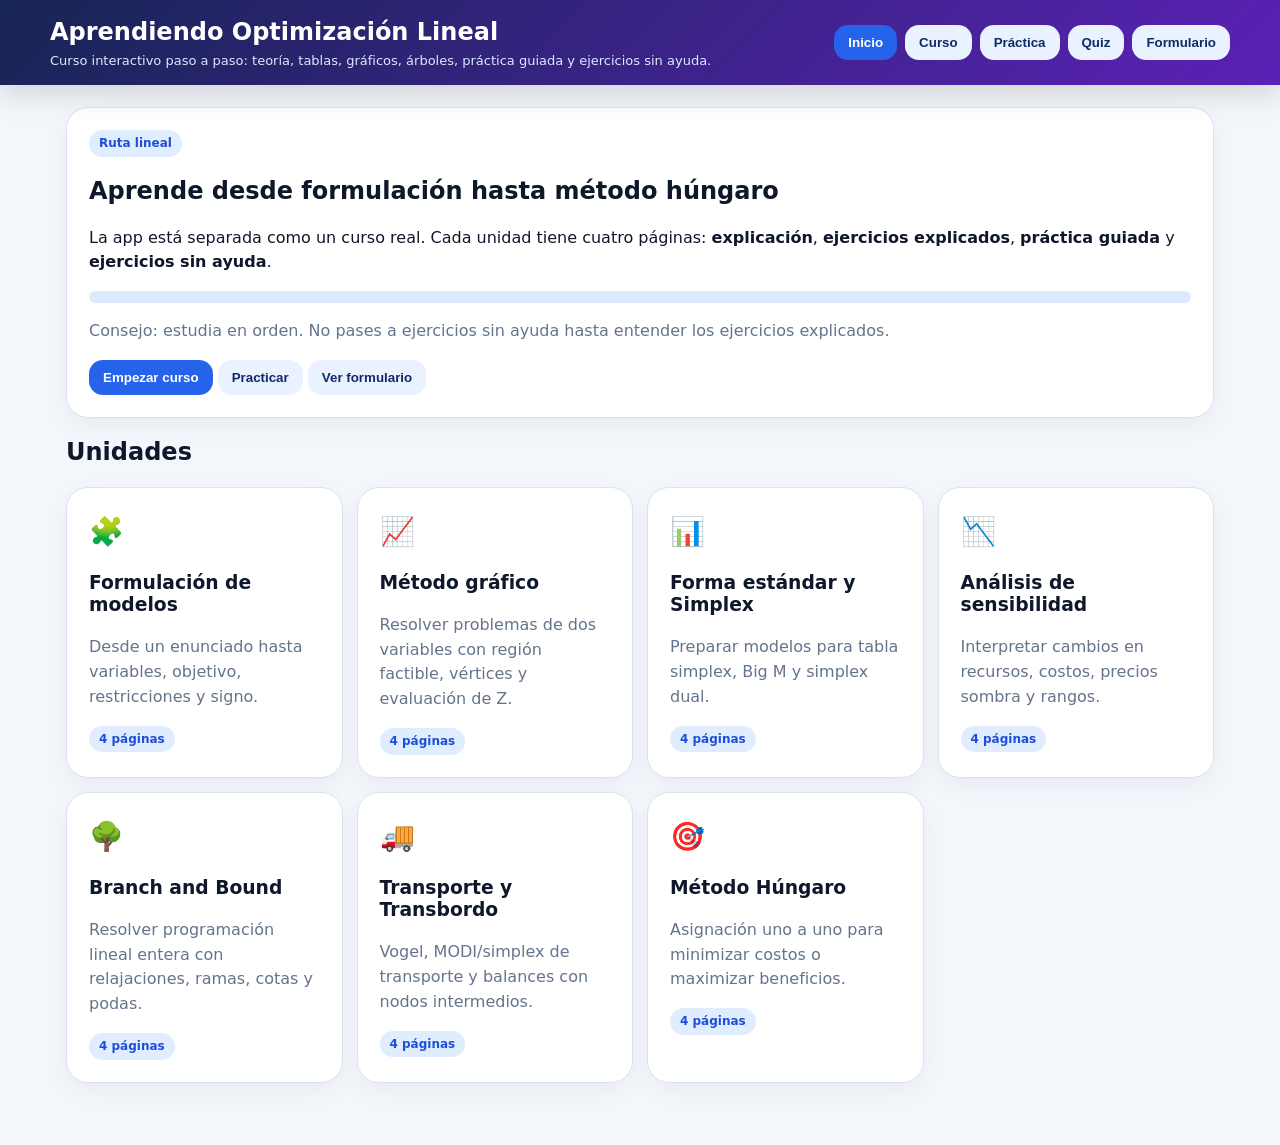
==== commit 4cffb881: "Add files via upload" ====
--- a/index.html
+++ b/index.html
@@ -1,113 +1,24 @@
-<!doctype html>
-<html lang="es">
-<head>
-<meta charset="utf-8">
-<meta name="viewport" content="width=device-width, initial-scale=1">
-<title>Aprendiendo Optimización Lineal</title>
-<link rel="manifest" href="manifest.json">
-<meta name="theme-color" content="#0f172a">
-<style>
-:root{--bg:#f8fafc;--card:#ffffff;--ink:#0f172a;--muted:#64748b;--line:#e2e8f0;--blue:#2563eb;--blue2:#dbeafe;--green:#059669;--green2:#dcfce7;--amber:#b45309;--amber2:#fef3c7;--red:#dc2626;--red2:#fee2e2;--purple:#7c3aed;--purple2:#ede9fe;--shadow:0 10px 25px rgba(15,23,42,.08);--radius:18px;}
-*{box-sizing:border-box} body{margin:0;background:var(--bg);color:var(--ink);font-family:Inter,system-ui,-apple-system,Segoe UI,Roboto,Arial,sans-serif;line-height:1.55} a{color:var(--blue)}
-header{position:sticky;top:0;z-index:20;background:linear-gradient(135deg,#0f172a,#1e3a8a);color:white;box-shadow:var(--shadow)}
-.top{max-width:1200px;margin:auto;padding:14px 18px;display:flex;align-items:center;gap:14px;justify-content:space-between}.brand{display:flex;align-items:center;gap:12px}.logo{width:42px;height:42px;border-radius:14px;background:rgba(255,255,255,.12);display:grid;place-items:center;font-weight:900;font-size:22px}.brand h1{font-size:20px;margin:0}.brand p{margin:0;color:#cbd5e1;font-size:12px}.install{background:#fff;color:#0f172a;border:0;border-radius:12px;padding:10px 14px;font-weight:800;cursor:pointer}.install:hover{background:#e2e8f0}
-nav{background:#fff;border-bottom:1px solid var(--line);position:sticky;top:70px;z-index:15}.navinner{max-width:1200px;margin:auto;display:flex;gap:8px;overflow:auto;padding:10px 16px}.navbtn{white-space:nowrap;border:1px solid var(--line);background:#fff;border-radius:999px;padding:9px 14px;color:var(--ink);cursor:pointer;font-weight:700}.navbtn.active{background:#0f172a;color:white;border-color:#0f172a}.navbtn:hover{border-color:#94a3b8}
-main{max-width:1200px;margin:0 auto;padding:22px 16px 84px}.grid{display:grid;gap:16px}.grid2{grid-template-columns:repeat(2,minmax(0,1fr))}.grid3{grid-template-columns:repeat(3,minmax(0,1fr))}.grid4{grid-template-columns:repeat(4,minmax(0,1fr))}@media(max-width:900px){.grid2,.grid3,.grid4{grid-template-columns:1fr}.top{align-items:flex-start}.brand h1{font-size:17px}nav{top:72px}}
-.card{background:var(--card);border:1px solid var(--line);border-radius:var(--radius);box-shadow:var(--shadow);padding:18px}.hero{background:linear-gradient(135deg,#eff6ff,#f0fdf4);border:1px solid #bfdbfe}.hero h2{font-size:32px;margin:0 0 8px}.hero p{font-size:17px;color:#334155}.pill{display:inline-flex;align-items:center;gap:6px;padding:6px 10px;border-radius:999px;background:var(--blue2);color:#1d4ed8;font-size:12px;font-weight:800;margin:3px}.badge{font-size:12px;padding:4px 8px;border-radius:999px;background:#f1f5f9;color:#334155;font-weight:700}.muted{color:var(--muted)}.small{font-size:13px}.big{font-size:20px}.section-title{display:flex;justify-content:space-between;align-items:center;gap:10px;margin:4px 0 12px}.section-title h2,.section-title h3{margin:0}.unit-list{display:grid;gap:10px}.unititem{display:flex;gap:12px;align-items:flex-start;border:1px solid var(--line);padding:12px;border-radius:16px;background:#fff;cursor:pointer}.unititem:hover{border-color:#93c5fd;background:#eff6ff}.unititem.active{border-color:#2563eb;background:#dbeafe}.num{min-width:34px;height:34px;border-radius:11px;background:#0f172a;color:white;display:grid;place-items:center;font-weight:900}.unititem h4{margin:0}.unititem p{margin:3px 0 0;color:#475569;font-size:13px}.tabs{display:flex;gap:8px;flex-wrap:wrap;margin-bottom:14px}.tab{border:1px solid var(--line);background:#fff;border-radius:12px;padding:9px 12px;font-weight:800;cursor:pointer}.tab.active{background:var(--blue);color:#fff;border-color:var(--blue)}
-h2,h3,h4{line-height:1.2}.lesson h2{margin-top:0}.lesson h3{margin-top:22px}.callout{border-left:5px solid var(--blue);background:#eff6ff;padding:12px 14px;border-radius:12px;margin:12px 0}.warn{border-left-color:var(--amber);background:var(--amber2)}.ok{border-left-color:var(--green);background:var(--green2)}.bad{border-left-color:var(--red);background:var(--red2)}.formula{background:#0f172a;color:#e2e8f0;border-radius:14px;padding:12px 14px;font-family:ui-monospace,SFMono-Regular,Menlo,Consolas,monospace;overflow:auto;margin:10px 0}.math{font-family:ui-monospace,SFMono-Regular,Menlo,Consolas,monospace;background:#f1f5f9;border:1px solid #e2e8f0;padding:2px 5px;border-radius:6px}.steps{counter-reset:step}.step{position:relative;margin:12px 0;padding:14px 14px 14px 48px;border:1px solid var(--line);border-radius:15px;background:#fff}.step:before{counter-increment:step;content:counter(step);position:absolute;left:14px;top:14px;width:24px;height:24px;border-radius:50%;background:#0f172a;color:#fff;display:grid;place-items:center;font-weight:900;font-size:13px}.step h4{margin:0 0 6px}.example{border:1px solid #bfdbfe;background:#f8fbff;border-radius:18px;padding:16px;margin:14px 0}.example h3,.example h4{margin-top:0}.tablewrap{overflow:auto;margin:10px 0;border:1px solid var(--line);border-radius:14px;background:white}table{border-collapse:collapse;width:100%;min-width:540px}th,td{border:1px solid var(--line);padding:8px 10px;text-align:center;vertical-align:middle}th{background:#f1f5f9;font-weight:900}.tleft{text-align:left}.hl{background:#dbeafe!important;font-weight:900}.hl2{background:#dcfce7!important;font-weight:900}.hl3{background:#fef3c7!important;font-weight:900}.strike{opacity:.45;text-decoration:line-through}.cellcost{font-size:12px;color:#64748b;float:right}.alloc{font-weight:900;font-size:16px}.matrix td,.matrix th{min-width:70px}.svgbox{background:#fff;border:1px solid var(--line);border-radius:16px;padding:10px;overflow:auto}.btnrow{display:flex;gap:8px;flex-wrap:wrap;margin-top:10px}.btn{border:0;border-radius:12px;background:#0f172a;color:#fff;padding:10px 14px;font-weight:800;cursor:pointer}.btn.secondary{background:#e2e8f0;color:#0f172a}.btn.green{background:var(--green)}.btn.amber{background:var(--amber)}.btn.blue{background:var(--blue)}.btn.red{background:var(--red)}.btn:disabled{opacity:.45;cursor:not-allowed}.input{width:100%;padding:12px;border:1px solid var(--line);border-radius:12px;background:#fff;color:var(--ink);font-size:15px}.textarea{min-height:160px;font-family:ui-monospace,SFMono-Regular,Menlo,Consolas,monospace}.checkline{display:flex;gap:10px;align-items:center;border:1px solid var(--line);background:#fff;padding:10px;border-radius:12px}.progress{height:10px;border-radius:999px;background:#e2e8f0;overflow:hidden}.bar{height:100%;background:linear-gradient(90deg,#2563eb,#059669);width:0}.feedback{margin-top:10px;padding:10px;border-radius:12px;display:none}.feedback.show{display:block}.feedback.good{background:var(--green2);color:#065f46}.feedback.no{background:var(--red2);color:#991b1b}.kbd{font-family:ui-monospace,SFMono-Regular,Menlo,Consolas,monospace;border:1px solid #cbd5e1;border-bottom-width:3px;border-radius:6px;background:#fff;padding:1px 5px}.graphCanvas{width:100%;height:auto;border:1px solid var(--line);border-radius:14px;background:#fff;touch-action:none}.split{display:grid;grid-template-columns:290px 1fr;gap:16px}.side{position:sticky;top:132px;height:max-content}@media(max-width:900px){.split{grid-template-columns:1fr}.side{position:relative;top:0}.hero h2{font-size:25px}table{font-size:13px}.step{padding-left:42px}}
-.bottomnav{position:fixed;bottom:0;left:0;right:0;background:#fff;border-top:1px solid var(--line);display:none;z-index:40}.bottomnav .navinner{padding:8px}.bottomnav button{flex:1;font-size:12px;padding:8px 6px}@media(max-width:740px){header{position:relative}nav{display:none}.bottomnav{display:block}main{padding-bottom:92px}.brand p{display:none}.install{display:none}}
-.confetti{position:fixed;pointer-events:none;inset:0;z-index:100}.hidden{display:none}.twoColSteps{display:grid;grid-template-columns:1fr 1fr;gap:12px}@media(max-width:700px){.twoColSteps{grid-template-columns:1fr}}
-</style>
-</head>
-<body>
-<header><div class="top"><div class="brand"><div class="logo">∑</div><div><h1>Aprendiendo Optimización Lineal</h1><p>Curso interactivo: teoría, tablas, gráficos, práctica guiada y ejercicios libres.</p></div></div><button id="installBtn" class="install hidden">Instalar app</button></div></header>
-<nav><div class="navinner" id="topnav"></div></nav>
-<main id="app"></main>
-<div class="bottomnav"><div class="navinner" id="bottomnav"></div></div>
-<script>
-const $=s=>document.querySelector(s); const $$=s=>Array.from(document.querySelectorAll(s));
-const state={view:'inicio',unit:'formulacion',page:'explicacion'};
-const navs=[['inicio','Inicio'],['curso','Curso'],['practica','Práctica'],['quiz','Quiz'],['formulario','Formulario']];
-const units=[
- ['formulacion','Formulación','Traducir un enunciado a variables, objetivo y restricciones.'],
- ['grafico','Método gráfico','Resolver modelos de dos variables con región factible y vértices.'],
- ['estandar','Forma estándar','Convertir variables y restricciones para poder aplicar simplex.'],
- ['simplex','Simplex, Big M y Dual','Tablas, pivotes, variables artificiales y simplex dual.'],
- ['sensibilidad','Sensibilidad','Cambios en recursos, costos, precios sombra y rangos.'],
- ['branch','Branch and Bound','Modelos enteros, relajación, ramificación y poda.'],
- ['transporte','Transporte y Transbordo','Vogel, MODI/simplex de transporte y nodos intermedios.'],
- ['hungaro','Método húngaro','Asignación para minimizar y maximizar.']
-];
-function saveProgress(k){localStorage.setItem('opti_progress_'+k,'1'); renderProgress();}
-function progressPct(){let n=0; units.forEach(u=>{['explicacion','ejemplos','guiada','libre'].forEach(p=>{if(localStorage.getItem('opti_progress_'+u[0]+'_'+p)) n++})}); return Math.round(100*n/(units.length*4));}
-function renderNav(){for(const id of ['topnav','bottomnav']){const el=document.getElementById(id);el.innerHTML=navs.map(n=>`<button class="navbtn ${state.view==n[0]?'active':''}" onclick="go('${n[0]}')">${n[1]}</button>`).join('')}}
-function go(v){state.view=v; render()}
-function selectUnit(u){state.unit=u;state.view='curso';state.page='explicacion';render()}
-function setPage(p){state.page=p; saveProgress(state.unit+'_'+p); render()}
-function render(){renderNav(); const app=$('#app'); if(state.view==='inicio') app.innerHTML=home(); if(state.view==='curso') app.innerHTML=course(); if(state.view==='practica') app.innerHTML=practice(); if(state.view==='quiz') app.innerHTML=quiz(); if(state.view==='formulario') app.innerHTML=formulario(); renderProgress(); setTimeout(()=>{drawGraphExample(); drawFreeGraph(); if(state.view==='curso' && state.page==='guiada'){initGuided(state.unit)}},50)}
-function renderProgress(){const bar=$('#progressBar'); if(bar) bar.style.width=progressPct()+'%'; const pct=$('#pct'); if(pct) pct.textContent=progressPct()+'%'}
-function home(){return `<section class="hero card"><span class="pill">Curso lineal</span><span class="pill">Modo offline</span><span class="pill">Práctica guiada</span><h2>Aprende optimización lineal como si estuvieras resolviendo en pizarra.</h2><p>La app está ordenada para estudiar en secuencia: primero entiendes la materia, después ves ejercicios resueltos con tablas y gráficos, luego practicas guiado paso a paso y finalmente resuelves solo.</p><div class="progress"><div id="progressBar" class="bar"></div></div><p class="small muted">Avance registrado en este dispositivo: <b id="pct">0%</b></p><div class="btnrow"><button class="btn blue" onclick="go('curso')">Comenzar curso</button><button class="btn secondary" onclick="go('practica')">Ir a práctica</button><button class="btn secondary" onclick="go('formulario')">Ver formulario</button></div></section><section class="grid grid3" style="margin-top:16px"><div class="card"><h3>1. Página de explicación</h3><p>Materia extensa, con intuición, fórmulas, cuándo usar el método y errores típicos.</p></div><div class="card"><h3>2. Ejercicios explicados</h3><p>Desarrollo paso a paso con tablas, gráficos, matrices, iteraciones y cambios entre tablas.</p></div><div class="card"><h3>3. Práctica guiada</h3><p>La app te pide avanzar como en un certamen: calcular, decidir, justificar y corregir.</p></div></section><section class="card" style="margin-top:16px"><h3>Ruta recomendada</h3><div class="unit-list">${units.map((u,i)=>`<div class="unititem" onclick="selectUnit('${u[0]}')"><div class="num">${i+1}</div><div><h4>${u[1]}</h4><p>${u[2]}</p></div></div>`).join('')}</div></section>`}
-function course(){const u=units.find(x=>x[0]===state.unit);return `<div class="split"><aside class="side card"><h3>Unidades</h3><div class="unit-list">${units.map((x,i)=>`<div class="unititem ${state.unit==x[0]?'active':''}" onclick="selectUnit('${x[0]}')"><div class="num">${i+1}</div><div><h4>${x[1]}</h4><p>${x[2]}</p></div></div>`).join('')}</div></aside><section class="card lesson"><div class="section-title"><div><span class="badge">Unidad</span><h2>${u[1]}</h2><p class="muted">${u[2]}</p></div></div><div class="tabs"><button class="tab ${state.page==='explicacion'?'active':''}" onclick="setPage('explicacion')">1. Explicación</button><button class="tab ${state.page==='ejemplos'?'active':''}" onclick="setPage('ejemplos')">2. Ejercicios explicados</button><button class="tab ${state.page==='guiada'?'active':''}" onclick="setPage('guiada')">3. Práctica guiada</button><button class="tab ${state.page==='libre'?'active':''}" onclick="setPage('libre')">4. Ejercicios sin ayuda</button></div>${pageContent(state.unit,state.page)}</section></div>`}
-function pageContent(u,p){if(p==='explicacion') return explanations[u]||''; if(p==='ejemplos') return examples[u]||''; if(p==='guiada') return guidedBlock(u); if(p==='libre') return freeBlock(u);}
-function T(headers,rows,cls=''){return `<div class="tablewrap"><table class="${cls}"><thead><tr>${headers.map(h=>`<th>${h}</th>`).join('')}</tr></thead><tbody>${rows.map(r=>`<tr>${r.map(c=>`<td>${c}</td>`).join('')}</tr>`).join('')}</tbody></table></div>`}
-function transportationTable(data,alloc={},hl=[]){let h=['Origen / Destino',...data.demand.map((_,j)=>'D'+(j+1)),'Oferta'];let rows=data.costs.map((row,i)=>[`O${i+1}`,...row.map((c,j)=>{let key=i+'-'+j;let a=alloc[key]!==undefined?`<div class="alloc">${alloc[key]}</div>`:'';let cls=hl.includes(key)?'hl':'';return `<div class="${cls}"><span class="cellcost">c=${c}</span>${a||'<span class="muted">—</span>'}</div>`}),data.supply[i]]);rows.push(['Demanda',...data.demand,'']);return T(h,rows)}
-function matrixTable(title,mat,hl=[]){return `<h4>${title}</h4>`+T(['',...mat[0].map((_,j)=>'T'+(j+1))],mat.map((r,i)=>['P'+(i+1),...r.map((v,j)=>`<span class="${hl.includes(i+'-'+j)?'hl2':''}">${v}</span>`)]),'matrix')}
-const explanations={
-formulacion:`<h2>1. Formulación de modelos</h2><p>Formular es convertir un problema escrito en un modelo matemático. Este es el paso más importante: si formulas mal, aunque uses bien simplex, Vogel o Branch and Bound, la respuesta será incorrecta.</p><div class="callout"><b>Idea central:</b> todo modelo de programación lineal tiene variables de decisión, función objetivo, restricciones y condiciones de signo.</div><h3>Qué debes identificar en el enunciado</h3>${T(['Elemento','Pregunta clave','Ejemplo'],[['Variables','¿Qué cantidades debo decidir?','x₁ = unidades a producir del producto A'],['Objetivo','¿Quiero minimizar costo o maximizar utilidad?','Max Z = 40x₁ + 30x₂'],['Restricciones','¿Qué limita la decisión?','Horas, demanda, presupuesto, capacidad'],['Signo','¿Las variables pueden ser negativas?','Normalmente xᵢ ≥ 0']])}<h3>Regla práctica</h3><div class="steps"><div class="step"><h4>Subraya decisiones</h4><p>Busca verbos como producir, comprar, enviar, contratar, asignar, almacenar.</p></div><div class="step"><h4>Define variables con unidad</h4><p>No escribas solo x₁. Escribe: <span class="math">x₁ = unidades del producto A producidas en el mes 1</span>.</p></div><div class="step"><h4>Arma la función objetivo</h4><p>Multiplica cada decisión por su costo, utilidad o tiempo.</p></div><div class="step"><h4>Traduce cada límite</h4><p>Disponibilidad suele ser ≤. Demanda mínima suele ser ≥. Balance de inventario suele ser igualdad.</p></div><div class="step"><h4>Agrega signo</h4><p>Siempre termina con <span class="math">x ≥ 0</span>, o entero si el problema lo exige.</p></div></div><h3>Restricciones típicas</h3><div class="formula">Capacidad: consumo por unidad × cantidad ≤ disponibilidad\nDemanda mínima: producción + compra + inventario ≥ demanda\nInventario: inventario inicial + producción - demanda = inventario final\nPresupuesto: costo unitario × cantidad ≤ presupuesto</div><div class="warn"><b>Error típico:</b> confundir “satisfacer demanda” con ≤. Si debes cumplir al menos una demanda, generalmente va con ≥ o con una igualdad de balance.</div>`,
-grafico:`<h2>2. Método gráfico</h2><p>El método gráfico se usa cuando el modelo tiene exactamente dos variables principales. Sirve para ver la región factible, encontrar vértices y evaluar la función objetivo.</p>${T(['Paso','Qué haces','Por qué'],[['1','Dibujas cada restricción como recta','La frontera divide el plano'],['2','Identificas el lado factible','Usas un punto de prueba, normalmente (0,0)'],['3','Encuentras intersecciones','Los óptimos lineales ocurren en vértices'],['4','Evalúas Z en cada vértice','El mayor o menor valor entrega el óptimo'],['5','Revisas soluciones múltiples','Si la recta objetivo es paralela a un lado activo']])}<h3>Cómo graficar una restricción</h3><p>Para <span class="math">2x₁ + x₂ ≤ 8</span>, calcula interceptos:</p>${T(['Punto','Cálculo','Resultado'],[['Si x₁=0','x₂=8','(0,8)'],['Si x₂=0','2x₁=8','(4,0)']])}<div class="callout ok"><b>Óptimo gráfico:</b> nunca basta con mirar. Debes escribir los vértices y evaluar Z.</div><h3>Soluciones múltiples</h3><p>Hay soluciones múltiples cuando la función objetivo tiene la misma pendiente que una restricción activa y el óptimo queda en un segmento. En ese caso cualquier punto del segmento es óptimo.</p>`,
-estandar:`<h2>3. Forma estándar</h2><p>La forma estándar prepara un modelo para simplex. El objetivo es que todas las variables sean no negativas y que las restricciones queden como igualdades.</p>${T(['Situación','Transformación'],[['Restricción ≤','Agregar holgura: +s'],['Restricción ≥','Restar excedente: -s y normalmente agregar artificial +a'],['Restricción =','Agregar artificial si no hay variable básica clara'],['Variable x libre','Reemplazar x = x⁺ - x⁻'],['Variable x ≥ L','Usar x = x’ + L con x’ ≥ 0'],['Variable x ≤ U','Usar x = U - x’ con x’ ≥ 0']])}<h3>Por qué aparecen variables artificiales</h3><p>Simplex necesita una base inicial. En restricciones ≥ o = muchas veces no hay una columna identidad. La variable artificial se agrega solo para iniciar el método y después debe salir de la solución.</p><div class="warn"><b>Ojo:</b> una variable artificial positiva al final significa que el modelo original es infactible.</div>`,
-simplex:`<h2>4. Simplex, Big M y Simplex Dual</h2><p>Simplex se mueve de una solución básica factible a otra, mejorando la función objetivo hasta que no exista mejora posible. La versión Big M permite partir cuando aparecen artificiales. Simplex dual sirve cuando la tabla es óptima en costos, pero tiene lados derechos negativos.</p><h3>Simplex primal</h3>${T(['Pregunta','Regla común en maximización'],[['¿Quién entra?','La variable con costo reducido más negativo en la fila Z'],['¿Quién sale?','Razón mínima positiva b/a en la columna pivote'],['¿Cuándo termina?','Cuando no quedan costos reducidos negativos']])}<h3>Big M</h3><p>Se castiga cada artificial con una M muy grande. Si minimizas, se suma <span class="math">+M aᵢ</span>; si maximizas, se resta <span class="math">-M aᵢ</span>. La idea es que las artificiales salgan de la base.</p><h3>Simplex dual</h3>${T(['Pregunta','Regla en dual'],[['¿Cuándo usarlo?','Cuando hay b negativo pero la fila Z ya cumple la condición de optimalidad'],['¿Quién sale?','La fila con b más negativo'],['¿Quién entra?','Entre coeficientes negativos de esa fila, se usa el menor cociente permitido'],['¿Cuándo termina?','Cuando todos los b son ≥ 0']])}<div class="callout"><b>Traducción simple:</b> el primal arregla la función objetivo; el dual arregla la factibilidad.</div>`,
-sensibilidad:`<h2>5. Análisis de sensibilidad</h2><p>La sensibilidad responde qué pasa si cambia un dato del problema después de tener la solución óptima. No siempre hay que resolver todo de nuevo: muchas veces basta con revisar rangos.</p>${T(['Concepto','Qué significa','Interpretación'],[['Precio sombra','Valor marginal de un recurso','Cuánto mejora Z si aumenta en 1 unidad el lado derecho'],['Rango de factibilidad','Cuánto puede cambiar b sin cambiar la base','La base sigue siendo válida'],['Rango de optimalidad','Cuánto puede cambiar un coeficiente de Z sin cambiar la base','Se mantiene la misma solución básica'],['Costo reducido','Mejora necesaria para que una variable no básica entre','Si es cero, puede existir solución múltiple']])}<h3>Cómo leerlo</h3><p>Si una restricción no está activa, su precio sombra suele ser 0: tener más de ese recurso no ayuda. Si una restricción está activa, el recurso está “apretando” y puede tener valor.</p><div class="warn"><b>Ojo:</b> precio sombra solo vale dentro del rango permitido. Fuera de ese rango, la base puede cambiar y se debe recalcular.</div>`,
-branch:`<h2>6. Branch and Bound</h2><p>Branch and Bound se usa cuando una o más variables deben ser enteras. Primero se resuelve la relajación lineal, es decir, el mismo modelo sin la condición entera. Si la solución ya es entera, terminó. Si no, se divide el problema en ramas.</p>${T(['Paso','Acción'],[['1','Resolver relajación lineal'],['2','Si la solución es entera, guardar como incumbente'],['3','Si alguna variable es fraccionaria, ramificar: x ≤ piso y x ≥ techo'],['4','Resolver cada subproblema'],['5','Podar por infactibilidad, por cota o por integralidad'],['6','Elegir la mejor solución entera encontrada']])}<h3>Maximización vs minimización</h3><p>En maximización, una rama se poda por cota si su mejor valor relajado no puede superar al mejor entero actual. En minimización, se poda si su valor relajado no puede mejorar el mejor costo entero actual.</p><div class="formula">Si x₁ = 3,7 → ramas: x₁ ≤ 3  y  x₁ ≥ 4</div>`,
-transporte:`<h2>7. Transporte y Transbordo</h2><p>Transporte decide cuánto enviar desde orígenes a destinos. Transbordo agrega nodos intermedios, por ejemplo bodegas o centros de distribución, que reciben y luego envían.</p><h3>Transporte clásico</h3>${T(['Elemento','Significado'],[['Oferta','Cantidad disponible en cada origen'],['Demanda','Cantidad requerida en cada destino'],['Costo cᵢⱼ','Costo de enviar una unidad del origen i al destino j'],['Variable xᵢⱼ','Cantidad enviada desde i hacia j']])}<div class="formula">Min Z = Σ cᵢⱼ xᵢⱼ\nΣⱼ xᵢⱼ = ofertaᵢ\nΣᵢ xᵢⱼ = demandaⱼ\nxᵢⱼ ≥ 0</div><h3>Vogel</h3><p>Vogel genera una solución inicial buena. Calcula penalidades fila/columna, elige la mayor penalidad, asigna en el menor costo de esa fila/columna y actualiza oferta/demanda.</p><h3>MODI o simplex de transporte</h3><p>Después de Vogel, MODI revisa optimalidad con potenciales <span class="math">uᵢ</span> y <span class="math">vⱼ</span>. Para celdas ocupadas: <span class="math">uᵢ + vⱼ = cᵢⱼ</span>. Para celdas vacías: <span class="math">Δᵢⱼ = cᵢⱼ - uᵢ - vⱼ</span>. En minimización, si todos los Δ son ≥ 0, la solución es óptima.</p><h3>Transbordo</h3><p>En un nodo intermedio se cumple balance:</p><div class="formula">Lo que entra + oferta propia = lo que sale + demanda propia</div><p>Por eso transbordo no es otro mundo: es transporte con más nodos y ecuaciones de conservación de flujo.</p>`,
-hungaro:`<h2>8. Método húngaro</h2><p>El método húngaro resuelve problemas de asignación: una persona a una tarea, una máquina a un trabajo, un vendedor a una zona, etc. Es un caso especial de transporte donde cada origen tiene oferta 1 y cada destino demanda 1.</p><h3>Para minimizar</h3>${T(['Paso','Acción'],[['1','Restar el menor valor de cada fila a toda la fila'],['2','Restar el menor valor de cada columna a toda la columna'],['3','Cubrir todos los ceros con el menor número de líneas'],['4','Si el número de líneas es n, asignar'],['5','Si faltan líneas, ajustar la matriz y repetir']])}<h3>Para maximizar</h3><p>Primero se transforma a minimización:</p><div class="formula">costo transformado = mayor valor de la matriz - valor original</div><p>Luego se aplica el método húngaro normal. Al final se evalúa con la matriz original de beneficios.</p><div class="warn"><b>Error típico:</b> asignar ceros sin revisar que no se repitan filas ni columnas.</div>`
-};
-const examples={
-formulacion:`<h2>Ejercicios explicados: Formulación</h2><div class="example"><h3>Ejercicio 1: producción y compra con demanda</h3><p>Una empresa debe satisfacer 400 unidades de A y 300 de B. Puede producir A y B, o comprar unidades. Producir A cuesta 8 y comprar A cuesta 11. Producir B cuesta 10 y comprar B cuesta 13. Hay 500 horas disponibles. A requiere 1 h y B 2 h.</p><div class="steps"><div class="step"><h4>Variables</h4><p><span class="math">x_A</span>: unidades A producidas. <span class="math">y_A</span>: unidades A compradas. <span class="math">x_B</span>: unidades B producidas. <span class="math">y_B</span>: unidades B compradas.</p></div><div class="step"><h4>Objetivo</h4><div class="formula">Min Z = 8x_A + 11y_A + 10x_B + 13y_B</div></div><div class="step"><h4>Demanda</h4><p>La demanda se debe satisfacer exactamente con producción más compra.</p><div class="formula">x_A + y_A = 400\nx_B + y_B = 300</div></div><div class="step"><h4>Capacidad</h4><div class="formula">1x_A + 2x_B ≤ 500</div></div><div class="step"><h4>No negatividad</h4><div class="formula">x_A,y_A,x_B,y_B ≥ 0</div></div></div></div><div class="example"><h3>Ejercicio 2: inventario multiperíodo</h3><p>Demandas por 3 meses: 80, 120, 90. Producción máxima 100 por mes. Inventario inicial 20. Costo producción 50. Costo inventario 5 al final de cada mes.</p>${T(['Mes','Entrada','Salida','Inventario final'],[['1','I₀ + x₁','80','I₁'],['2','I₁ + x₂','120','I₂'],['3','I₂ + x₃','90','I₃']])}<div class="steps"><div class="step"><h4>Variables</h4><p><span class="math">x_t</span> producción del mes t; <span class="math">I_t</span> inventario al final del mes t.</p></div><div class="step"><h4>Balance de inventario</h4><div class="formula">20 + x₁ = 80 + I₁\nI₁ + x₂ = 120 + I₂\nI₂ + x₃ = 90 + I₃</div></div><div class="step"><h4>Capacidad</h4><div class="formula">x₁,x₂,x₃ ≤ 100</div></div><div class="step"><h4>Objetivo</h4><div class="formula">Min Z = 50(x₁+x₂+x₃)+5(I₁+I₂+I₃)</div></div></div></div>`,
-grafico:`<h2>Ejercicios explicados: Método gráfico</h2><div class="example"><h3>Ejercicio 1: maximización con dos restricciones</h3><p>Maximizar <span class="math">Z=3x₁+2x₂</span></p><div class="formula">2x₁+x₂ ≤ 8\nx₁+2x₂ ≤ 8\nx₁,x₂ ≥ 0</div><div class="twoColSteps"><div><div class="steps"><div class="step"><h4>Recta 1</h4><p><span class="math">2x₁+x₂=8</span>. Interceptos: si x₁=0 → x₂=8. Si x₂=0 → x₁=4.</p></div><div class="step"><h4>Recta 2</h4><p><span class="math">x₁+2x₂=8</span>. Interceptos: (0,4) y (8,0).</p></div><div class="step"><h4>Intersección</h4><p>Resolver sistema: <span class="math">2x₁+x₂=8</span> y <span class="math">x₁+2x₂=8</span>. Resultado: <span class="math">x₁=8/3, x₂=8/3</span>.</p></div><div class="step"><h4>Evaluar vértices</h4>${T(['Vértice','Z=3x₁+2x₂'],[['(0,0)','0'],['(4,0)','12'],['(8/3,8/3)','40/3 = 13,33'],['(0,4)','8']])}</div><div class="step"><h4>Conclusión</h4><p>Óptimo: <span class="math">(8/3,8/3)</span>, <span class="math">Z*=40/3</span>.</p></div></div></div><div><canvas id="graphExample" class="graphCanvas" width="520" height="420"></canvas><p class="small muted">Gráfico generado: región factible sombreada y vértice óptimo marcado.</p></div></div></div>`,
-estandar:`<h2>Ejercicios explicados: Forma estándar</h2><div class="example"><h3>Ejercicio 1: variable con cota inferior</h3><p>Minimizar <span class="math">Z=6x₁+3x₂</span>, con <span class="math">x₁≥-1</span> y <span class="math">x₂≥1</span>.</p><div class="steps"><div class="step"><h4>Transformar variables</h4><p>Como x₁ puede partir en -1, define <span class="math">x₁'=x₁+1</span>, entonces <span class="math">x₁=x₁'-1</span>. Como x₂≥1, define <span class="math">x₂'=x₂-1</span>, entonces <span class="math">x₂=x₂'+1</span>.</p></div><div class="step"><h4>Reemplazar objetivo</h4><div class="formula">Z = 6(x₁'-1)+3(x₂'+1) = 6x₁'+3x₂'-3</div><p>Para resolver puedes usar <span class="math">Z'=6x₁'+3x₂'</span> y al final recordar la constante.</p></div><div class="step"><h4>Convertir restricciones</h4><p>Si queda una restricción ≥, se resta excedente y si hace falta se agrega artificial.</p></div></div></div>`,
-simplex:`<h2>Ejercicios explicados: Simplex, Big M y Dual</h2><div class="example"><h3>Ejercicio 1: Simplex dual con tablas</h3><p>Resolver por simplex dual:</p><div class="formula">Min Z' = 6x₁ + 3x₂\ns.a. -2x₁ - x₂ + s₁ = -3\n      x₁ + x₂ + s₂ = 6\n      x₁,x₂,s₁,s₂ ≥ 0</div><p>La tabla parte con un lado derecho negativo en la fila de s₁, por eso usamos dual.</p><h4>Tabla inicial</h4>${T(['Base','x₁','x₂','s₁','s₂','b'],[['Z','-6','-3','0','0','0'],['s₁','-2','-1','1','0','-3'],['s₂','1','1','0','1','6']])}<div class="steps"><div class="step"><h4>Elegir fila que sale</h4><p>En dual se elige el b más negativo. Sale <span class="math">s₁</span> porque b=-3.</p></div><div class="step"><h4>Elegir columna que entra</h4><p>Miramos coeficientes negativos en la fila s₁: -2 en x₁ y -1 en x₂. Usando la regla del cociente dual, entra <span class="math">x₂</span>.</p></div><div class="step"><h4>Pivote</h4><p>Pivote = -1. Se divide la fila s₁ por -1 para que el pivote quede 1.</p></div></div><h4>Tabla después del pivote</h4>${T(['Base','x₁','x₂','s₁','s₂','b'],[['Z','0','0','-3','0','9'],['x₂','2','1','-1','0','3'],['s₂','-1','0','1','1','3']])}<div class="callout ok"><b>Conclusión:</b> todos los b son ≥ 0 y la fila Z cumple condición de optimalidad. Solución: x₂=3, x₁=0, Z'=9. Si había constante, se ajusta al final.</div></div><div class="example"><h3>Ejercicio 2: Big M explicado</h3><p>Restricción tipo ≥:</p><div class="formula">2x₁+x₂ ≥ 3</div><div class="steps"><div class="step"><h4>Restar excedente</h4><div class="formula">2x₁+x₂-s₁ = 3</div></div><div class="step"><h4>Agregar artificial</h4><div class="formula">2x₁+x₂-s₁+a₁ = 3</div></div><div class="step"><h4>Castigar artificial</h4><p>Si es minimización, se usa <span class="math">+M a₁</span> en el objetivo. La artificial debe desaparecer al final.</p></div></div></div>`,
-sensibilidad:`<h2>Ejercicios explicados: Sensibilidad</h2><div class="example"><h3>Ejercicio 1: precio sombra</h3><p>Supón que la restricción de horas tiene precio sombra 4 y rango válido de disponibilidad entre 80 y 120. La disponibilidad actual es 100 y Z*=500.</p>${T(['Cambio','¿Está dentro del rango?','Nuevo Z'],[['Aumentar a 105','Sí','500 + 4(5)=520'],['Bajar a 90','Sí','500 + 4(-10)=460'],['Aumentar a 130','No','No se puede usar directamente el precio sombra']])}<div class="callout"><b>Idea:</b> el precio sombra es una pendiente local. Sirve dentro del rango, no para cualquier cambio.</div></div><div class="example"><h3>Ejercicio 2: costo reducido y solución múltiple</h3><p>Si una variable no básica tiene costo reducido 0, puede entrar a la base sin cambiar Z. Eso indica solución alternativa óptima.</p></div>`,
-branch:`<h2>Ejercicios explicados: Branch and Bound</h2><div class="example"><h3>Ejercicio 1: árbol de ramificación</h3><p>Maximizar <span class="math">Z=5x₁+4x₂</span>, con solución relajada inicial <span class="math">x₁=2,5</span>, <span class="math">x₂=3</span>, <span class="math">Z=24,5</span>. Se requiere x₁ y x₂ enteras.</p><div class="steps"><div class="step"><h4>Solución relajada</h4><p>No es entera porque x₁=2,5. Entonces se ramifica en x₁≤2 y x₁≥3.</p></div><div class="step"><h4>Rama izquierda</h4><p>Con x₁≤2 se resuelve la relajación. Supón que da x₁=2, x₂=3, Z=22. Es entera, queda como incumbente.</p></div><div class="step"><h4>Rama derecha</h4><p>Con x₁≥3 supón que la relajación da Z=21. Como es maximización y 21 no supera el incumbente 22, se poda por cota.</p></div></div><div class="svgbox"><svg width="100%" height="250" viewBox="0 0 760 250"><rect x="280" y="20" width="200" height="58" rx="12" fill="#dbeafe" stroke="#2563eb"/><text x="380" y="45" text-anchor="middle" font-weight="700">Nodo 0</text><text x="380" y="66" text-anchor="middle">x₁=2,5; Z=24,5</text><line x1="350" y1="78" x2="210" y2="135" stroke="#334155"/><line x1="410" y1="78" x2="550" y2="135" stroke="#334155"/><rect x="80" y="135" width="240" height="78" rx="12" fill="#dcfce7" stroke="#059669"/><text x="200" y="160" text-anchor="middle" font-weight="700">x₁ ≤ 2</text><text x="200" y="181" text-anchor="middle">Entera: Z=22</text><text x="200" y="202" text-anchor="middle">Incumbente</text><rect x="450" y="135" width="240" height="78" rx="12" fill="#fee2e2" stroke="#dc2626"/><text x="570" y="160" text-anchor="middle" font-weight="700">x₁ ≥ 3</text><text x="570" y="181" text-anchor="middle">Z=21</text><text x="570" y="202" text-anchor="middle">Poda por cota</text></svg></div></div>`,
-transporte:`<h2>Ejercicios explicados: Transporte y Transbordo</h2><div class="example"><h3>Ejercicio 1: Vogel con tablas paso a paso</h3><p>Resolver la solución inicial por Vogel.</p>${transportationTable({costs:[[8,6,10],[9,7,4],[3,4,2]],supply:[20,30,25],demand:[25,30,20]})}<div class="steps"><div class="step"><h4>Revisar balance</h4><p>Oferta total = 20+30+25=75. Demanda total = 25+30+20=75. Está balanceado.</p></div><div class="step"><h4>Calcular penalidades iniciales</h4>${T(['Fila/Columna','Dos menores','Penalidad'],[['O1','6 y 8','2'],['O2','4 y 7','3'],['O3','2 y 3','1'],['D1','3 y 8','5'],['D2','4 y 6','2'],['D3','2 y 4','2']])}<p>La mayor penalidad es D1=5. Dentro de D1, el menor costo es O3-D1 con costo 3.</p></div><div class="step"><h4>Asignar en O3-D1</h4><p>Oferta O3=25 y demanda D1=25. Asignamos 25. Se agotan simultáneamente O3 y D1.</p>${transportationTable({costs:[[8,6,10],[9,7,4],[3,4,2]],supply:[20,30,0],demand:[0,30,20]},{'2-0':25},['2-0'])}</div><div class="step"><h4>Recalcular con tabla reducida</h4>${T(['Fila/Columna restante','Dos menores','Penalidad'],[['O1','6 y 10','4'],['O2','4 y 7','3'],['D2','6 y 7','1'],['D3','4 y 10','6']])}<p>La mayor penalidad ahora es D3=6. Menor costo en D3: O2-D3, costo 4.</p></div><div class="step"><h4>Asignar en O2-D3</h4><p>Oferta O2=30, demanda D3=20. Asignamos 20. D3 se satisface y O2 queda con 10.</p>${transportationTable({costs:[[8,6,10],[9,7,4],[3,4,2]],supply:[20,10,0],demand:[0,30,0]},{'2-0':25,'1-2':20},['1-2'])}</div><div class="step"><h4>Completar lo restante</h4><p>Solo queda D2 con demanda 30. O1 ofrece 20 y O2 ofrece 10. Asignamos O1-D2=20 y O2-D2=10.</p>${transportationTable({costs:[[8,6,10],[9,7,4],[3,4,2]],supply:[0,0,0],demand:[0,0,0]},{'2-0':25,'1-2':20,'0-1':20,'1-1':10})}</div><div class="step"><h4>Calcular costo total</h4><div class="formula">Z = 25(3)+20(4)+20(6)+10(7) = 75+80+120+70 = 345</div></div></div></div><div class="example"><h3>Ejercicio 2: MODI sobre la solución</h3><p>Usamos las celdas ocupadas: O3-D1, O2-D3, O1-D2, O2-D2.</p><div class="steps"><div class="step"><h4>Asignar potenciales</h4><p>Fijamos u₁=0. Para celdas ocupadas se cumple uᵢ+vⱼ=cᵢⱼ.</p>${T(['Celda ocupada','Ecuación'],[['O1-D2','u₁+v₂=6 → v₂=6'],['O2-D2','u₂+v₂=7 → u₂=1'],['O2-D3','u₂+v₃=4 → v₃=3'],['O3-D1','u₃+v₁=3']])}</div><div class="step"><h4>Problema de degeneración</h4><p>Como hay 3 orígenes y 3 destinos, se necesitan m+n-1=5 celdas ocupadas. Solo tenemos 4 porque una fila y columna se agotaron al mismo tiempo. Se agrega una asignación ε en una celda permitida para completar la base.</p></div></div></div><div class="example"><h3>Ejercicio 3: transbordo como balance</h3><p>Fábrica F envía a bodega B y cliente C. La bodega recibe y envía.</p>${T(['Nodo','Ecuación de balance'],[['Fábrica F','salidas ≤ oferta'],['Bodega B','entradas = salidas'],['Cliente C','entradas = demanda']])}<div class="formula">x_FB = cantidad enviada F→B\nx_BC = cantidad enviada B→C\nBalance bodega: x_FB = x_BC</div></div>`,
-hungaro:`<h2>Ejercicios explicados: Método húngaro</h2><div class="example"><h3>Ejercicio 1: minimizar costos</h3><p>Matriz de costos:</p>${matrixTable('Matriz original',[[9,2,7],[6,4,3],[5,8,1]])}<div class="steps"><div class="step"><h4>Restar mínimo por fila</h4><p>Mínimos: fila 1 = 2, fila 2 = 3, fila 3 = 1.</p>${matrixTable('Después de reducir filas',[[7,0,5],[3,1,0],[4,7,0]])}</div><div class="step"><h4>Restar mínimo por columna</h4><p>Mínimos de columnas: col 1=3, col 2=0, col 3=0.</p>${matrixTable('Después de reducir columnas',[[4,0,5],[0,1,0],[1,7,0]])}</div><div class="step"><h4>Asignar ceros sin repetir fila/columna</h4><p>Una asignación posible: P1→T2, P2→T1, P3→T3.</p>${matrixTable('Ceros asignados',[[4,'0 ✓',5],['0 ✓',1,0],[1,7,'0 ✓']],['0-1','1-0','2-2'])}</div><div class="step"><h4>Evaluar en matriz original</h4><div class="formula">Costo = P1T2 + P2T1 + P3T3 = 2 + 6 + 1 = 9</div></div></div></div><div class="example"><h3>Ejercicio 2: maximizar beneficios</h3><p>Beneficios:</p>${matrixTable('Matriz de beneficios',[[12,8,15],[10,9,7],[13,6,11]])}<div class="steps"><div class="step"><h4>Transformar a costos</h4><p>Máximo de la matriz = 15. Nuevo costo = 15 - beneficio.</p>${matrixTable('Matriz transformada',[[3,7,0],[5,6,8],[2,9,4]])}</div><div class="step"><h4>Aplicar húngaro como minimización</h4><p>Luego de reducir filas/columnas y asignar, se obtiene una combinación. Siempre evalúa el resultado final en la matriz original de beneficios, no en la transformada.</p></div></div></div>`
-};
-const guided={
-formulacion:{title:'Guía: construir variables y restricciones',steps:[['¿Qué se decide? Escribe una variable para producción de A.','x_a','Correcto: x_A representa unidades de A producidas.'],['Si la demanda mínima de A es 400, ¿qué símbolo usarías?','>=','Bien. Si es mínimo, se usa ≥, salvo que el balance exija igualdad.'],['Si hay 500 horas disponibles, ¿qué símbolo va en la restricción de horas?','<=','Correcto: no puedes usar más que lo disponible.']]},
-grafico:{title:'Guía: método gráfico',steps:[['Para 2x₁+x₂≤8, intercepto cuando x₁=0. Ingresa x₂.','8','Correcto. El punto es (0,8).'],['Para 2x₁+x₂≤8, intercepto cuando x₂=0. Ingresa x₁.','4','Correcto. El punto es (4,0).'],['Intersección de 2x₁+x₂=8 y x₁+2x₂=8. Ingresa x₁ como decimal con 2 cifras.','2.67','Correcto: x₁=8/3≈2,67.'],['En esa intersección, x₂ también vale...','2.67','Correcto: x₂=8/3≈2,67.'],['Evalúa Z=3x₁+2x₂ en (8/3,8/3). Resultado decimal.','13.33','Correcto: Z=40/3≈13,33.']]},
-estandar:{title:'Guía: forma estándar',steps:[['Si x₁≥-1, una sustitución válida es x₁ = x₁’ + ¿qué número?','-1','Bien: x₁=x₁’−1 y x₁’≥0.'],['Una restricción ≤ necesita variable de...','holgura','Correcto. Se suma holgura.'],['Una restricción ≥ necesita restar...','excedente','Correcto. Y muchas veces agregar artificial.']]},
-simplex:{title:'Guía: simplex dual',steps:[['En la tabla inicial, b negativos: s₁=-3 y s₂=6. ¿Qué fila sale?','s1','Correcto. Sale la fila con b más negativo.'],['En la fila s₁: coeficientes negativos -2 en x₁ y -1 en x₂. En esta guía entra x₂. ¿Cuál es el pivote?','-1','Correcto. El pivote es -1.'],['Al dividir la fila s₁ por -1, el nuevo b es...','3','Correcto. La nueva variable básica x₂ vale 3.'],['Después del pivote, si todos los b son ≥0, ¿la tabla ya es factible?','si','Correcto. Ya se recuperó factibilidad.']]},
-sensibilidad:{title:'Guía: sensibilidad',steps:[['Si precio sombra=4 y aumentas 5 unidades dentro del rango, ¿cuánto cambia Z?','20','Correcto: 4×5=20.'],['Si el cambio está fuera del rango, ¿puedo usar directo el precio sombra?','no','Correcto. Hay que recalcular o hacer nuevo análisis.']]},
-branch:{title:'Guía: Branch and Bound',steps:[['Si x=4,6, la rama izquierda es x ≤ ...','4','Correcto: piso(4,6)=4.'],['La rama derecha es x ≥ ...','5','Correcto: techo(4,6)=5.'],['En maximización, si una rama tiene cota 30 y el incumbente es 35, ¿se poda?','si','Correcto. No puede mejorar al incumbente.']]},
-transporte:{title:'Guía: Vogel paso a paso',steps:[['Oferta total 20+30+25. Ingresa el total.','75','Correcto.'],['Demanda total 25+30+20. Ingresa el total.','75','Correcto, está balanceado.'],['Penalidad de D1 con costos 8,9,3. Dos menores: 3 y 8. Penalidad = ...','5','Correcto.'],['Mayor penalidad inicial: ¿D1, D2, D3, O1, O2 u O3?','d1','Correcto: D1 tiene penalidad 5.'],['En D1, el menor costo está en O3-D1. ¿Cuánto asignas?','25','Correcto: min(oferta O3=25, demanda D1=25).'],['Después, D3 tiene penalidad 6. En O2-D3 asignas...','20','Correcto: min(oferta O2=30, demanda D3=20).'],['Costo final: 25(3)+20(4)+20(6)+10(7). Resultado.','345','Correcto.']]},
-hungaro:{title:'Guía: método húngaro',steps:[['Fila 1 [9,2,7]. ¿Cuál es el mínimo?','2','Correcto.'],['Después de restar 2 a fila 1 queda [7,0,5]. Ingresa el segundo valor.','0','Correcto.'],['En maximización, si el mayor beneficio es 15 y una celda vale 12, el costo transformado es...','3','Correcto: 15−12=3.']]}
-};
-function guidedBlock(u){const g=guided[u]; return `<h2>Práctica guiada</h2><p>Resuelve como en certamen. La app te hace avanzar una decisión a la vez.</p><div class="card" style="box-shadow:none"><h3>${g.title}</h3><div id="guidedArea"></div></div>`}
-function normalize(x){return String(x).trim().toLowerCase().replace(',', '.').replace(/í/g,'i').replace(/á/g,'a').replace(/é/g,'e').replace(/ó/g,'o').replace(/ú/g,'u').replace(/\s+/g,'')}
-function initGuided(u){window.currentGuided={u,idx:0}; renderGuidedStep();}
-function renderGuidedStep(){const g=guided[window.currentGuided.u]; const i=window.currentGuided.idx; const el=document.getElementById('guidedArea'); if(!el)return; if(i>=g.steps.length){el.innerHTML=`<div class="callout ok"><b>Completado.</b> Terminaste esta práctica guiada paso a paso.</div><button class="btn secondary" onclick="initGuided('${window.currentGuided.u}')">Reiniciar</button>`; saveProgress(window.currentGuided.u+'_guiada'); return;} const s=g.steps[i]; el.innerHTML=`<p><b>Paso ${i+1} de ${g.steps.length}:</b> ${s[0]}</p><input class="input" id="ans" placeholder="Escribe tu respuesta"><div class="btnrow"><button class="btn blue" onclick="checkGuided()">Revisar</button><button class="btn secondary" onclick="showGuidedHint()">Pista</button></div><div id="fb" class="feedback"></div><div class="progress" style="margin-top:12px"><div class="bar" style="width:${100*i/g.steps.length}%"></div></div>`;}
-function checkGuided(){const g=guided[window.currentGuided.u];const i=window.currentGuided.idx;const ans=normalize(document.getElementById('ans').value);const exp=normalize(g.steps[i][1]);const fb=document.getElementById('fb');let ok=false;if(!isNaN(parseFloat(exp))&&!isNaN(parseFloat(ans))){ok=Math.abs(parseFloat(ans)-parseFloat(exp))<0.02}else ok=ans===exp||ans.includes(exp)||exp.includes(ans);fb.className='feedback show '+(ok?'good':'no');fb.innerHTML=ok?`✅ ${g.steps[i][2]}<div class="btnrow"><button class="btn green" onclick="window.currentGuided.idx++;renderGuidedStep()">Siguiente paso</button></div>`:`❌ Todavía no. Revisa el paso anterior y vuelve a calcular. No avances por memoria: escribe el cálculo en papel y luego responde.`;}
-function showGuidedHint(){const fb=document.getElementById('fb');fb.className='feedback show';fb.style.background='#fef3c7';fb.style.color='#92400e';fb.innerHTML='Pista: revisa qué dato cambió en la tabla y usa la regla del método, no solo el resultado final.';}
-function freeBlock(u){return `<h2>Ejercicios sin ayuda</h2><p>Desarrolla aquí mismo. Escribe tus cálculos, tablas o conclusiones. Puedes guardar tu avance y ver una pista solo si te quedas pegado.</p>${freeSpecial(u)}<div class="card" style="box-shadow:none"><h3>Tu desarrollo</h3><textarea class="input textarea" id="freeText_${u}" placeholder="Desarrolla aquí paso a paso: variables, tablas, operaciones, gráfico, iteraciones, conclusión..."></textarea><div class="btnrow"><button class="btn blue" onclick="saveFree('${u}')">Guardar avance</button><button class="btn secondary" onclick="loadFree('${u}')">Cargar avance</button><button class="btn amber" onclick="toggleHint('${u}')">Ver pista</button><button class="btn red" onclick="toggleSolution('${u}')">Ver solución</button></div><div id="hint_${u}" class="callout warn hidden">${freeHints[u]||'Parte por identificar variables, restricciones y regla de decisión del método.'}</div><div id="sol_${u}" class="callout ok hidden">${freeSolutions[u]||'Compara tu desarrollo con los pasos explicados de la unidad.'}</div></div>`}
-function saveFree(u){localStorage.setItem('free_'+u,document.getElementById('freeText_'+u).value);saveProgress(u+'_libre');alert('Avance guardado en este dispositivo.');}
-function loadFree(u){document.getElementById('freeText_'+u).value=localStorage.getItem('free_'+u)||'';}
-function toggleHint(u){document.getElementById('hint_'+u).classList.toggle('hidden')}
-function toggleSolution(u){document.getElementById('sol_'+u).classList.toggle('hidden')}
-function freeSpecial(u){if(u==='grafico')return `<div class="example"><h3>Ejercicio gráfico interactivo</h3><p>Grafica y resuelve: Max Z=4x₁+3x₂, sujeto a x₁+x₂≤6, 2x₁+x₂≤8, x₁,x₂≥0. Haz clic en el gráfico para marcar vértices que quieras evaluar.</p><canvas id="freeGraph" class="graphCanvas" width="560" height="420"></canvas><div id="pointsBox" class="small muted">Puntos marcados: ninguno.</div></div>`; if(u==='transporte')return `<div class="example"><h3>Tabla editable: practica Vogel</h3><p>Usa esta tabla como borrador. Marca penalidades y asignaciones en tu desarrollo.</p>${transportationTable({costs:[[4,8,8],[16,24,16],[8,16,24]],supply:[76,82,77],demand:[72,102,61]})}</div>`; if(u==='simplex')return `<div class="example"><h3>Tabla editable conceptual</h3><p>Copia la tabla inicial, decide fila/columna pivote y escribe cada iteración en tu desarrollo.</p>${T(['Base','x₁','x₂','s₁','s₂','b'],[['Z','-6','-3','0','0','0'],['s₁','-2','-1','1','0','-3'],['s₂','1','1','0','1','6']])}</div>`; if(u==='hungaro')return `<div class="example"><h3>Matriz editable conceptual</h3><p>Reduce filas y columnas. Luego escribe la asignación sin repetir filas ni columnas.</p>${matrixTable('Matriz',[[7,5,9],[8,7,6],[6,4,8]])}</div>`; return `<div class="example"><h3>Enunciado</h3><p>${freeStatements[u]||'Resuelve un ejercicio similar a los explicados en esta unidad.'}</p></div>`}
-const freeStatements={formulacion:'Una empresa produce A y B. A deja utilidad 30 y B deja 40. A usa 2 horas de máquina y B usa 1. Hay 100 horas. A usa 1 kg y B usa 3 kg. Hay 90 kg. Formula el modelo para maximizar utilidad.',estandar:'Convierte a forma estándar: Min Z=2x₁+5x₂, s.a. x₁+x₂≥10, 2x₁+x₂≤18, x₁ libre, x₂≥0.',sensibilidad:'Una restricción tiene precio sombra 7 y rango de b entre 40 y 60. Actualmente b=50 y Z=300. Calcula Z si b=56, b=45 y explica qué pasa si b=70.',branch:'Una relajación de maximización da x₁=3,4, x₂=2, Z=28. x₁ debe ser entera. Dibuja las ramas, indica restricciones nuevas y explica cuándo podarías.',};
-const freeHints={formulacion:'Define x_A y x_B. La utilidad va en Max Z. Las disponibilidades son ≤.',grafico:'Calcula interceptos, luego intersecciones. Evalúa Z en cada vértice marcado.',estandar:'Para x₁ libre usa x₁=x₁⁺−x₁⁻. Para ≥ resta excedente y agrega artificial si vas a simplex.',simplex:'En dual parte por la fila con b negativo. Revisa coeficientes negativos en esa fila.',sensibilidad:'Nuevo Z = Z actual + precio sombra × cambio, solo dentro del rango.',branch:'Para x₁=3,4: ramas x₁≤3 y x₁≥4.',transporte:'Primero verifica oferta=demanda. Luego penalidades: diferencia entre los dos costos menores.',hungaro:'Resta mínimos por filas, luego por columnas. Asigna ceros sin repetir filas/columnas.'};
-const freeSolutions={formulacion:'Max Z=30x_A+40x_B; 2x_A+x_B≤100; x_A+3x_B≤90; x_A,x_B≥0.',grafico:'Vértices principales: (0,0), (0,6), (2,4), (4,0). Z: 0,18,20,16. Óptimo (2,4), Z=20.',estandar:'x₁=x₁⁺−x₁⁻. x₁⁺−x₁⁻+x₂−s₁+a₁=10; 2x₁⁺−2x₁⁻+x₂+s₂=18; variables ≥0.',simplex:'La fila que sale es s₁ por b=-3. Entra x₂ en el ejemplo guiado. Pivotear entrega x₂=3 y b no negativos.',sensibilidad:'b=56: Z=342. b=45: Z=265. b=70 está fuera de rango, no se usa directo.',branch:'Ramas: x₁≤3 y x₁≥4. Se resuelven relajaciones. Podas por infactible, entero o cota.',transporte:'En Vogel, calcula penalidades cada vez que taches una fila/columna. No mantengas penalidades viejas.',hungaro:'La solución depende de las reducciones; evalúa siempre con la matriz original.'};
-function drawGraphExample(){const c=document.getElementById('graphExample'); if(!c)return; const ctx=c.getContext('2d'),W=c.width,H=c.height; ctx.clearRect(0,0,W,H); drawAxes(ctx,W,H,10); function P(x,y){return [50+x*45,H-50-y*35]} ctx.strokeStyle='#2563eb';ctx.lineWidth=3; drawLine(ctx,P(0,8),P(4,0)); ctx.strokeStyle='#059669'; drawLine(ctx,P(0,4),P(8,0)); ctx.fillStyle='rgba(37,99,235,.15)'; let pts=[[0,0],[4,0],[8/3,8/3],[0,4]].map(p=>P(p[0],p[1])); ctx.beginPath();pts.forEach((p,i)=>i?ctx.lineTo(...p):ctx.moveTo(...p));ctx.closePath();ctx.fill(); ctx.fillStyle='#dc2626'; circle(ctx,...P(8/3,8/3),7); ctx.fillStyle='#0f172a'; ctx.font='14px Arial'; ctx.fillText('Óptimo (8/3,8/3)',P(8/3,8/3)[0]+10,P(8/3,8/3)[1]-10);}
-function drawAxes(ctx,W,H,max){ctx.strokeStyle='#cbd5e1';ctx.lineWidth=1;ctx.font='12px Arial';ctx.fillStyle='#64748b'; for(let i=0;i<=max;i++){let x=50+i*45,y=H-50-i*35;ctx.beginPath();ctx.moveTo(x,20);ctx.lineTo(x,H-50);ctx.stroke();ctx.fillText(i,x-3,H-30);ctx.beginPath();ctx.moveTo(50,y);ctx.lineTo(W-20,y);ctx.stroke();ctx.fillText(i,28,y+4)}ctx.strokeStyle='#0f172a';ctx.lineWidth=2;ctx.beginPath();ctx.moveTo(50,20);ctx.lineTo(50,H-50);ctx.lineTo(W-20,H-50);ctx.stroke();}
-function drawLine(ctx,a,b){ctx.beginPath();ctx.moveTo(a[0],a[1]);ctx.lineTo(b[0],b[1]);ctx.stroke()}
-function circle(ctx,x,y,r){ctx.beginPath();ctx.arc(x,y,r,0,Math.PI*2);ctx.fill()}
-let freePts=[];function drawFreeGraph(){const c=document.getElementById('freeGraph'); if(!c)return; const ctx=c.getContext('2d'),W=c.width,H=c.height; ctx.clearRect(0,0,W,H); drawAxes(ctx,W,H,9); function P(x,y){return [50+x*50,H-50-y*45]} ctx.strokeStyle='#2563eb';ctx.lineWidth=3; drawLine(ctx,P(0,6),P(6,0)); ctx.strokeStyle='#059669'; drawLine(ctx,P(0,8),P(4,0)); ctx.fillStyle='rgba(5,150,105,.13)'; let verts=[[0,0],[0,6],[2,4],[4,0]].map(p=>P(p[0],p[1])); ctx.beginPath();verts.forEach((p,i)=>i?ctx.lineTo(...p):ctx.moveTo(...p));ctx.closePath();ctx.fill(); ctx.fillStyle='#dc2626'; freePts.forEach(p=>circle(ctx,p.x,p.y,6)); c.onclick=e=>{const rect=c.getBoundingClientRect(); freePts.push({x:(e.clientX-rect.left)*(c.width/rect.width),y:(e.clientY-rect.top)*(c.height/rect.height)}); document.getElementById('pointsBox').textContent='Puntos marcados: '+freePts.length+' (usa el área de desarrollo para escribir sus coordenadas aproximadas y evaluar Z).'; drawFreeGraph();};}
-function quiz(){const qs=[['¿Cuándo se usa método gráfico?','Cuando hay dos variables principales','Cuando hay muchas variables','Solo para enteros'],['En Vogel, la penalidad es...','Diferencia entre los dos menores costos','El costo más alto','La suma de ofertas'],['En Branch and Bound, si x=2,7 se ramifica en...','x≤2 y x≥3','x≤3 y x≥2','x=2 y x=3'],['En húngaro de maximización primero se...','Transforma a minimización','Suman todas las filas','Eliminan los ceros'],['En sensibilidad, el precio sombra vale...','Solo dentro de su rango','Para cualquier cambio','Solo si la variable es entera']]; return `<section class="card"><h2>Quiz rápido</h2><p>Marca respuestas y revisa. Sirve para comprobar si entendiste la lógica de cada método.</p>${qs.map((q,i)=>`<div class="example"><h3>${i+1}. ${q[0]}</h3>${q.slice(1).map((a,j)=>`<label class="checkline"><input type="radio" name="q${i}" value="${j}"> ${a}</label>`).join('')}</div>`).join('')}<button class="btn blue" onclick="gradeQuiz()">Revisar quiz</button><div id="quizFb" class="feedback"></div></section>`}
-function gradeQuiz(){let ans=[0,0,0,0,0],score=0;ans.forEach((a,i)=>{let v=document.querySelector(`input[name=q${i}]:checked`); if(v&&+v.value===a)score++}); const fb=document.getElementById('quizFb');fb.className='feedback show '+(score>=4?'good':'no');fb.innerHTML=`Resultado: ${score}/5. ${score>=4?'Vas bien.':'Repasa las unidades donde dudaste.'}`;}
-function practice(){return `<section class="card"><h2>Práctica por método</h2><p>Elige un tema y la app te llevará a la práctica guiada correspondiente.</p><div class="grid grid4">${units.map(u=>`<button class="btn secondary" onclick="state.unit='${u[0]}';state.view='curso';state.page='guiada';render()">${u[1]}</button>`).join('')}</div></section>`}
-function formulario(){return `<section class="card"><h2>Formulario compacto</h2><div class="grid grid2"><div class="card" style="box-shadow:none"><h3>Modelo lineal</h3><div class="formula">Max/Min Z = Σ cⱼxⱼ\nΣ aᵢⱼxⱼ ≤,=,≥ bᵢ\nxⱼ ≥ 0</div></div><div class="card" style="box-shadow:none"><h3>Transporte</h3><div class="formula">Min Z=Σcᵢⱼxᵢⱼ\nΣⱼxᵢⱼ=Ofertaᵢ\nΣᵢxᵢⱼ=Demandaⱼ</div></div><div class="card" style="box-shadow:none"><h3>MODI</h3><div class="formula">uᵢ+vⱼ=cᵢⱼ en celdas ocupadas\nΔᵢⱼ=cᵢⱼ-uᵢ-vⱼ\nMin: óptimo si Δᵢⱼ≥0</div></div><div class="card" style="box-shadow:none"><h3>Branch and Bound</h3><div class="formula">x*=k.f\nRamas: x≤⌊x*⌋ y x≥⌈x*⌉\nPodar: infactible, cota, entera</div></div><div class="card" style="box-shadow:none"><h3>Húngaro Max</h3><div class="formula">Costo transformado = max(matriz)-valor</div></div><div class="card" style="box-shadow:none"><h3>Sensibilidad</h3><div class="formula">Nuevo Z = Z* + precio sombra × Δb\nSolo dentro del rango válido</div></div></div></section>`}
-if('serviceWorker' in navigator){window.addEventListener('load',()=>navigator.serviceWorker.register('./service-worker.js'))}let deferredPrompt;window.addEventListener('beforeinstallprompt',e=>{e.preventDefault();deferredPrompt=e;$('#installBtn')?.classList.remove('hidden')});$('#installBtn')?.addEventListener('click',async()=>{if(deferredPrompt){deferredPrompt.prompt();deferredPrompt=null;}});
-render();
-</script>
-</body>
-</html>+<!doctype html><html lang="es"><head><meta charset="utf-8"><meta name="viewport" content="width=device-width,initial-scale=1"><title>Aprendiendo Optimización Lineal</title><link rel="manifest" href="manifest.json"><link rel="icon" href="icons/icon.svg"><style>
+:root{--bg:#f3f6fb;--card:#fff;--ink:#0f172a;--muted:#64748b;--line:#dbe3ef;--blue:#2563eb;--purple:#7c3aed;--green:#22c55e;--red:#ef4444;--yellow:#f59e0b}*{box-sizing:border-box}body{margin:0;background:var(--bg);color:var(--ink);font-family:Inter,system-ui,Segoe UI,Roboto,Arial,sans-serif;line-height:1.55}header{position:sticky;top:0;z-index:20;background:linear-gradient(135deg,#172554,#5b21b6);color:white;padding:14px 18px;box-shadow:0 10px 30px #0002}.head{display:flex;align-items:center;justify-content:space-between;gap:12px;max-width:1180px;margin:auto}h1{margin:0;font-size:24px}.small{font-size:13px;color:#dbeafe}.nav{display:flex;gap:8px;flex-wrap:wrap}.nav button,.btn{border:0;border-radius:14px;background:#eaf1ff;color:#0f2b66;padding:10px 14px;font-weight:800;cursor:pointer}.nav button.active,.btn.primary{background:var(--blue);color:white}.wrap{max-width:1180px;margin:22px auto;padding:0 16px}.hero,.card{background:var(--card);border:1px solid var(--line);border-radius:22px;padding:22px;box-shadow:0 8px 25px #1e293b0c}.grid{display:grid;grid-template-columns:repeat(auto-fit,minmax(250px,1fr));gap:14px}.module{cursor:pointer;transition:.2s}.module:hover{transform:translateY(-2px);box-shadow:0 14px 30px #1e293b18}.icon{font-size:28px}.badge{display:inline-block;background:#e0edff;color:#1d4ed8;border-radius:999px;padding:4px 10px;font-weight:900;font-size:12px}.muted{color:var(--muted)}.courseLayout{display:grid;grid-template-columns:280px 1fr;gap:16px}.side{position:sticky;top:98px;align-self:start}.side button{display:block;width:100%;text-align:left;margin:6px 0;border:1px solid var(--line);border-radius:14px;background:#fff;padding:10px;font-weight:800;cursor:pointer}.side button.active{border-color:#2563eb;background:#eff6ff}.tabs{display:flex;gap:8px;flex-wrap:wrap;margin-bottom:14px}.tabs button{border:1px solid var(--line);background:#fff;border-radius:999px;padding:8px 12px;font-weight:800;cursor:pointer}.tabs button.active{background:#111827;color:white}.teacher h2,.teacher h3{margin-top:0}.box,.note,.answer,.math{border-radius:16px;padding:14px;margin:12px 0}.box{background:#f8fafc;border:1px solid var(--line)}.note{border-left:5px solid var(--blue);background:#eff6ff}.note.ok{border-color:var(--green);background:#ecfdf5}.note.warn{border-color:var(--yellow);background:#fffbeb}.answer{border:2px solid #bfdbfe;background:#eff6ff;font-weight:800}.math{font-family:Cambria Math,Times New Roman,serif;text-align:center;background:#f8fafc;border:1px solid var(--line);font-size:18px}table{border-collapse:collapse;width:100%;margin:14px 0;background:#fff;overflow:hidden;border-radius:14px}th,td{border:1px solid var(--line);padding:10px;text-align:center}th{background:#f1f5f9}h2,h3,h4{line-height:1.2}.stepcard{border:1px solid var(--line);border-radius:18px;padding:18px;margin:14px 0;background:#fff}.tree{background:#050505;color:white;border-radius:18px;padding:18px;overflow:auto;font-family:Consolas,monospace;line-height:1.45}.svgwrap{background:#fff;border:1px solid var(--line);border-radius:18px;padding:10px;overflow:auto}.plot{width:100%;max-width:650px;display:block;margin:auto}.plot line{stroke:#334155;stroke-width:2}.practiceBox{background:#fff;border:1px solid var(--line);border-radius:18px;padding:18px}.input{width:100%;padding:12px;border:1px solid var(--line);border-radius:12px;font-size:16px}textarea.input{min-height:170px;font-family:inherit}.feedback{padding:10px;border-radius:12px;margin-top:10px;font-weight:800}.good{background:#dcfce7;color:#166534}.bad{background:#fee2e2;color:#991b1b}.hidden{display:none}.progress{height:12px;background:#dbeafe;border-radius:99px;overflow:hidden}.bar{height:100%;background:linear-gradient(90deg,#22c55e,#2563eb);width:0}.grid2{display:grid;grid-template-columns:repeat(auto-fit,minmax(230px,1fr));gap:12px}.footerSpace{height:40px}@media(max-width:850px){.courseLayout{grid-template-columns:1fr}.side{position:static}.head{display:block}.nav{margin-top:12px}h1{font-size:21px}}
+</style></head><body><header><div class="head"><div><h1>Aprendiendo Optimización Lineal</h1><div class="small">Curso interactivo paso a paso: teoría, tablas, gráficos, árboles, práctica guiada y ejercicios sin ayuda.</div></div><div class="nav"><button onclick="show('inicio')" id="nav-inicio">Inicio</button><button onclick="show('curso')" id="nav-curso">Curso</button><button onclick="show('practica')" id="nav-practica">Práctica</button><button onclick="show('quiz')" id="nav-quiz">Quiz</button><button onclick="show('formulario')" id="nav-formulario">Formulario</button></div></div></header><main class="wrap"><section id="inicio"></section><section id="curso" class="hidden"></section><section id="practica" class="hidden"></section><section id="quiz" class="hidden"></section><section id="formulario" class="hidden"></section><div class="footerSpace"></div></main><script>
+const modules = [{"id": "formulacion", "icon": "🧩", "title": "Formulación de modelos", "subtitle": "Desde un enunciado hasta variables, objetivo, restricciones y signo.", "lecture": "\n<section class=\"teacher\"><h2>¿Qué es formular un modelo?</h2>\n<p>Formular es convertir una situación escrita en matemáticas. Antes de resolver cualquier ejercicio de optimización lineal, debes dejar claro <b>qué se decide</b>, <b>qué se quiere optimizar</b> y <b>qué condiciones limitan la decisión</b>.</p>\n<p>Un modelo lineal tiene siempre estas partes:</p>\n<div class=\"grid2\"><div class=\"box\"><b>1. Variables de decisión</b><br>Son las cantidades que no conoces y debes decidir.</div><div class=\"box\"><b>2. Función objetivo</b><br>Es lo que quieres maximizar o minimizar.</div><div class=\"box\"><b>3. Restricciones</b><br>Son las reglas, capacidades, demandas o balances.</div><div class=\"box\"><b>4. Condición de signo</b><br>Normalmente las cantidades no pueden ser negativas.</div></div>\n<h3>Cómo reconocer variables</h3><p>Busca verbos como <b>fabricar, comprar, transportar, asignar, producir, almacenar, contratar</b>. Lo que se decide después de esos verbos suele ser la variable.</p>\n<table><tr><th>Enunciado dice...</th><th>Variable correcta</th><th>Variable mala</th></tr><tr><td>Fabricar mesas y sillas</td><td>x₁ = mesas, x₂ = sillas</td><td>x = utilidad</td></tr><tr><td>Enviar desde planta a cliente</td><td>xᵢⱼ = unidades enviadas de i a j</td><td>x = costo total</td></tr><tr><td>Asignar trabajadores a tareas</td><td>xᵢⱼ = 1 si i hace j</td><td>x = número de trabajadores</td></tr></table>\n<h3>Signos que aparecen en restricciones</h3><table><tr><th>Frase</th><th>Signo</th><th>Idea</th></tr><tr><td>como máximo, no más de, capacidad</td><td>≤</td><td>no superar un recurso</td></tr><tr><td>al menos, mínimo, demanda requerida</td><td>≥</td><td>cumplir una exigencia mínima</td></tr><tr><td>exactamente, balance, satisfacer toda la demanda</td><td>=</td><td>lo que entra debe igualar lo que sale</td></tr></table>\n<div class=\"note ok\"><b>Regla de oro:</b> si no defines bien las variables, todo el ejercicio queda mal aunque sepas simplex, gráfico o transporte.</div></section>", "explained": [{"title": "Ejercicio 1: producción básica", "html": "<p><b>Enunciado:</b> Una empresa produce mesas y sillas. Cada mesa deja 40 de utilidad y cada silla 25. Una mesa usa 3 horas de madera y 2 de armado. Una silla usa 1 hora de madera y 2 de armado. Hay 90 horas de madera y 80 de armado. Formule para maximizar utilidad.</p><h4>Paso 1: variables</h4><div class=\"math\">x₁ = cantidad de mesas a fabricar<br>x₂ = cantidad de sillas a fabricar</div><h4>Paso 2: objetivo</h4><p>Como se quiere utilidad, se maximiza:</p><div class=\"math\">Max Z = 40x₁ + 25x₂</div><h4>Paso 3: restricciones</h4><table><tr><th>Recurso</th><th>Mesa</th><th>Silla</th><th>Disponible</th><th>Restricción</th></tr><tr><td>Madera</td><td>3</td><td>1</td><td>90</td><td>3x₁ + x₂ ≤ 90</td></tr><tr><td>Armado</td><td>2</td><td>2</td><td>80</td><td>2x₁ + 2x₂ ≤ 80</td></tr></table><h4>Respuesta</h4><div class=\"answer\">Max Z = 40x₁ + 25x₂<br>s.a. 3x₁+x₂≤90; 2x₁+2x₂≤80; x₁,x₂≥0</div>"}, {"title": "Ejercicio 2: inventario multiperíodo", "html": "<p><b>Enunciado:</b> Hay inventario inicial 15, producción x₁ en verano, demanda 35 e inventario final I₁. Formule el balance del período.</p><h4>Paso 1: qué entra al período</h4><div class=\"math\">Inventario inicial + producción = 15 + x₁</div><h4>Paso 2: qué sale del período</h4><div class=\"math\">Demanda + inventario final = 35 + I₁</div><h4>Paso 3: balance</h4><div class=\"math\">15 + x₁ = 35 + I₁</div><p>Este mismo patrón se repite en cada período:</p><div class=\"math\">Iᵢ₋₁ + producciónᵢ + comprasᵢ = demandaᵢ + Iᵢ</div><div class=\"answer\">Balance: 15+x₁=35+I₁, con x₁,I₁≥0</div>"}, {"title": "Ejercicio 3: comprar o producir", "html": "<p><b>Enunciado:</b> Se pueden producir x unidades a costo 50 o comprar y unidades a costo 70. Se necesitan 100 unidades. Producción máxima 60.</p><h4>Paso 1: variables</h4><div class=\"math\">x = unidades producidas<br>y = unidades compradas</div><h4>Paso 2: objetivo</h4><div class=\"math\">Min Z = 50x + 70y</div><h4>Paso 3: demanda</h4><div class=\"math\">x + y = 100</div><h4>Paso 4: capacidad</h4><div class=\"math\">x ≤ 60</div><div class=\"answer\">Min Z=50x+70y; s.a. x+y=100; x≤60; x,y≥0</div>"}, {"title": "Ejercicio 4: demanda mínima", "html": "<p><b>Enunciado:</b> Dos alimentos A y B aportan 4 y 2 unidades de proteína. Se requieren al menos 40 unidades. Costos 3 y 1.</p><h4>Paso 1: variables</h4><div class=\"math\">x₁ = unidades de A<br>x₂ = unidades de B</div><h4>Paso 2: objetivo</h4><div class=\"math\">Min Z = 3x₁ + x₂</div><h4>Paso 3: restricción de proteína</h4><p>La frase <b>al menos</b> significa ≥:</p><div class=\"math\">4x₁ + 2x₂ ≥ 40</div><div class=\"answer\">Min Z=3x₁+x₂; s.a. 4x₁+2x₂≥40; x₁,x₂≥0</div>"}, {"title": "Ejercicio 5: formulación de asignación", "html": "<p><b>Enunciado:</b> 3 trabajadores deben asignarse a 3 tareas. Cada trabajador hace exactamente una tarea y cada tarea recibe exactamente un trabajador.</p><h4>Paso 1: variable binaria</h4><div class=\"math\">xᵢⱼ = 1 si trabajador i hace tarea j; 0 si no</div><h4>Paso 2: cada trabajador una tarea</h4><div class=\"math\">Σⱼ xᵢⱼ = 1 &nbsp; para cada trabajador i</div><h4>Paso 3: cada tarea un trabajador</h4><div class=\"math\">Σᵢ xᵢⱼ = 1 &nbsp; para cada tarea j</div><h4>Paso 4: objetivo</h4><div class=\"math\">Min/Max Z = ΣᵢΣⱼ cᵢⱼxᵢⱼ</div><div class=\"answer\">Este es el modelo base del método húngaro.</div>"}], "guided": [{"title": "Variables y objetivo", "q": "A deja utilidad 30 y B utilidad 45. Define la función objetivo.", "answers": ["max z=30x1+45x2", "maxz=30x1+45x2", "z=30x1+45x2"], "explain": "Utilidad por cantidad. Respuesta: Max Z=30x₁+45x₂."}, {"title": "Restricción de recurso", "q": "A usa 2 horas y B 3 horas. Hay máximo 120 horas. Escribe la restricción.", "answers": ["2x1+3x2<=120", "2x1+3x2≤120"], "explain": "Recurso usado ≤ recurso disponible."}, {"title": "No negatividad", "q": "Escribe la condición de signo para x₁ y x₂.", "answers": ["x1,x2>=0", "x1>=0,x2>=0", "x1≥0,x2≥0"], "explain": "Las cantidades no pueden ser negativas."}], "solo": [{"title": "Formule completo", "q": "Una panadería produce pan A y B. Ganancias 20 y 15. A usa 2 kg de harina y B 1 kg. Hay 100 kg. A usa 1 hora y B 2 horas. Hay 80 horas.", "solution": "x₁=pan A, x₂=pan B. Max Z=20x₁+15x₂; 2x₁+x₂≤100; x₁+2x₂≤80; x₁,x₂≥0."}, {"title": "Balance", "q": "Inventario inicial 12, producción x, demanda 50, inventario final I.", "solution": "12+x=50+I; x,I≥0."}]}, {"id": "grafico", "icon": "📈", "title": "Método gráfico", "subtitle": "Resolver problemas de dos variables con región factible, vértices y evaluación de Z.", "lecture": "<section class=\"teacher\"><h2>Idea principal</h2><p>El método gráfico sirve cuando hay <b>dos variables</b>. Cada restricción se dibuja como una recta. La parte del plano que cumple todas las restricciones es la <b>región factible</b>. El óptimo se encuentra en un vértice de esa región.</p><ol><li>Pasar cada desigualdad a igualdad para dibujar la recta.</li><li>Calcular interceptos.</li><li>Dibujar la recta.</li><li>Decidir el lado factible usando un punto de prueba.</li><li>Encontrar los vértices.</li><li>Evaluar la función objetivo en cada vértice.</li></ol><div class=\"note ok\"><b>Clave:</b> en programación lineal el óptimo está en un vértice, salvo casos especiales de múltiples óptimos.</div></section>", "explained": [{"title": "Ejercicio 1: desarrollo gráfico completo", "html": "<p><b>Modelo:</b></p><div class=\"math\">Max Z = 3x₁ + 2x₂<br>2x₁+x₂≤8<br>x₁+2x₂≤8<br>x₁,x₂≥0</div><h4>Paso 1: rectas a graficar</h4><div class=\"math\">2x₁+x₂=8<br>x₁+2x₂=8</div><h4>Paso 2: interceptos</h4><table><tr><th>Recta</th><th>Si x₂=0</th><th>Si x₁=0</th></tr><tr><td>2x₁+x₂=8</td><td>x₁=4 → (4,0)</td><td>x₂=8 → (0,8)</td></tr><tr><td>x₁+2x₂=8</td><td>x₁=8 → (8,0)</td><td>x₂=4 → (0,4)</td></tr></table><h4>Paso 3: gráfico</h4><div class=\"svgwrap\"><svg viewBox=\"0 0 420 300\" class=\"plot\"><line x1=\"40\" y1=\"260\" x2=\"390\" y2=\"260\"/><line x1=\"40\" y1=\"260\" x2=\"40\" y2=\"20\"/><polygon points=\"40,260 200,260 146.7,153.3 40,100\" fill=\"#fde68a\" stroke=\"#f59e0b\"/><line x1=\"40\" y1=\"100\" x2=\"200\" y2=\"260\" stroke=\"#2563eb\" stroke-width=\"3\"/><line x1=\"40\" y1=\"180\" x2=\"360\" y2=\"260\" stroke=\"#7c3aed\" stroke-width=\"3\"/><circle cx=\"40\" cy=\"260\" r=\"4\"/><circle cx=\"200\" cy=\"260\" r=\"4\"/><circle cx=\"146.7\" cy=\"153.3\" r=\"4\"/><circle cx=\"40\" cy=\"100\" r=\"4\"/><text x=\"205\" y=\"275\">(4,0)</text><text x=\"150\" y=\"148\">(8/3,8/3)</text><text x=\"45\" y=\"96\">(0,4)</text><text x=\"8\" y=\"260\">0</text></svg></div><h4>Paso 4: puntos importantes</h4><table><tr><th>Vértice</th><th>Z=3x₁+2x₂</th></tr><tr><td>(0,0)</td><td>0</td></tr><tr><td>(4,0)</td><td>12</td></tr><tr><td>(8/3,8/3)</td><td>3(8/3)+2(8/3)=40/3</td></tr><tr><td>(0,4)</td><td>8</td></tr></table><h4>Respuesta</h4><div class=\"answer\">x₁*=8/3, x₂*=8/3, Z*=40/3</div>"}, {"title": "Ejercicio 2: restricción transformada", "html": "<p><b>Restricción:</b> -x₂≤-1</p><p>Multiplicamos por -1 y cambia el signo:</p><div class=\"math\">-x₂≤-1 ⇒ x₂≥1</div><p>La recta que se grafica es:</p><div class=\"math\">x₂=1</div><p>La zona válida queda sobre la recta.</p>"}, {"title": "Ejercicio 3: intersección", "html": "<p>Encontrar cruce entre:</p><div class=\"math\">x₂ = (2/3)x₁<br>2x₁+3x₂=15</div><p>Reemplazamos:</p><div class=\"math\">2x₁+3(2/3 x₁)=15<br>2x₁+2x₁=15<br>4x₁=15<br>x₁=3.75</div><p>Luego:</p><div class=\"math\">x₂=(2/3)(3.75)=2.5</div><div class=\"answer\">Punto: (3.75, 2.5)</div>"}, {"title": "Ejercicio 4: múltiples óptimos", "html": "<p>Hay múltiples óptimos cuando la recta de Z queda paralela a un lado de la región factible y el mismo valor se obtiene en dos vértices vecinos.</p><table><tr><th>Punto</th><th>Z</th></tr><tr><td>A</td><td>60</td></tr><tr><td>B</td><td>60</td></tr></table><p>Si A y B están unidos por un lado factible, entonces todos los puntos del segmento AB también son óptimos.</p>"}, {"title": "Ejercicio 5: mínimo gráfico", "html": "<p>En minimización también evalúas vértices, pero eliges el menor valor. Si la región es abierta, debes revisar si existe solución no acotada.</p><div class=\"note warn\">Si una restricción es ≥, la región queda hacia arriba o hacia afuera, no necesariamente bajo la recta.</div>"}], "guided": [{"title": "Recta 1", "q": "Para 2x₁+x₂≤8, ¿qué recta se grafica?", "answers": ["2x1+x2=8"], "explain": "Se cambia ≤ por =."}, {"title": "Intercepto eje x", "q": "En 2x₁+x₂=8, si x₂=0, ¿cuánto vale x₁?", "answers": ["4"], "explain": "2x₁=8 ⇒ x₁=4."}, {"title": "Intersección", "q": "El cruce de 2x₁+x₂=8 y x₁+2x₂=8 es (a,a). ¿Cuánto vale a?", "answers": ["8/3", "2.666", "2.67"], "explain": "Sumando/sustituyendo se obtiene x₁=x₂=8/3."}, {"title": "Evaluación", "q": "Evalúa Z=3x₁+2x₂ en (4,0).", "answers": ["12"], "explain": "Z=3(4)+2(0)=12."}], "solo": [{"title": "Resolver gráfico", "q": "Max Z=5x₁+4x₂; x₁+x₂≤6; x₁≤4; x₂≤5; x₁,x₂≥0. Desarrolla rectas, vértices y Z.", "solution": "Vértices: (0,0),(4,0),(4,2),(1,5),(0,5). Z:0,20,28,25,20. Óptimo (4,2), Z=28."}, {"title": "Transformar", "q": "Transforma -x₂≤-3 y di qué recta se grafica.", "solution": "x₂≥3; recta x₂=3."}]}, {"id": "estandar-simplex", "icon": "📊", "title": "Forma estándar y Simplex", "subtitle": "Preparar modelos para tabla simplex, Big M y simplex dual.", "lecture": "<section class=\"teacher\"><h2>Forma estándar</h2><p>La forma estándar busca dejar las variables no negativas y las restricciones listas para trabajar con tabla. Dependiendo del signo, se agregan holguras, excesos o artificiales.</p><table><tr><th>Restricción</th><th>Qué se agrega</th><th>Ejemplo</th></tr><tr><td>≤</td><td>Holgura +h</td><td>2x₁+x₂≤10 ⇒ 2x₁+x₂+h=10</td></tr><tr><td>≥</td><td>Exceso -e y artificial +a</td><td>2x₁+x₂≥10 ⇒ 2x₁+x₂-e+a=10</td></tr><tr><td>=</td><td>Artificial +a</td><td>2x₁+x₂+a=10</td></tr></table><h3>Simplex Dual</h3><p>Conviene cuando la fila de costos está en forma aceptable, pero hay RHS negativos. El método primero recupera factibilidad y luego llega al óptimo.</p><div class=\"note ok\"><b>Criterio dual básico:</b> sale la fila con RHS más negativo. En esa fila se busca una columna válida para entrar, se pivotea y se crea una nueva tabla.</div></section>", "explained": [{"title": "Ejercicio 1: Simplex Dual desarrollado paso a paso", "html": "<p><b>Problema:</b></p><div class=\"math\">Min z = 3x₁ − 2x₂ − x₃<br>5x₁ + 9x₂ − 3x₃ ≤ −12<br>3x₁ − 2x₂ − x₃ ≥ −15<br>x₁,x₂,x₃≥0</div><h4>Paso 1: pasar a forma estándar</h4><p>Primera restricción:</p><div class=\"math\">5x₁+9x₂−3x₃+h₁=-12</div><p>Segunda restricción: como es ≥, multiplicamos por −1:</p><div class=\"math\">3x₁−2x₂−x₃≥−15<br>−3x₁+2x₂+x₃≤15<br>−3x₁+2x₂+x₃+h₂=15</div><h4>Paso 2: tabla inicial</h4><table><tr><th>Base</th><th>x₁</th><th>x₂</th><th>x₃</th><th>h₁</th><th>h₂</th><th>RHS</th></tr><tr><td>z</td><td>3</td><td>-2</td><td>-1</td><td>0</td><td>0</td><td>0</td></tr><tr><td>h₁</td><td>5</td><td>9</td><td>-3</td><td>1</td><td>0</td><td>-12</td></tr><tr><td>h₂</td><td>-3</td><td>2</td><td>1</td><td>0</td><td>1</td><td>15</td></tr></table><p>Como hay un RHS negativo, se aplica simplex dual. Sale la fila con RHS más negativo:</p><div class=\"math\">Sale h₁, porque RHS=-12</div><p>En la fila de h₁, buscamos coeficientes negativos. Aparece:</p><div class=\"math\">x₃ = -3</div><p>Entonces entra x₃. El pivote es -3.</p><h4>Paso 3: primer pivote</h4><p>Dividimos la fila h₁ por -3 y hacemos ceros en la columna x₃.</p><div class=\"math\">Fₚ = Fh₁ / (-3)<br>Fz ← Fz + Fₚ<br>Fh₂ ← Fh₂ − Fₚ</div><table><tr><th>Base</th><th>x₁</th><th>x₂</th><th>x₃</th><th>h₁</th><th>h₂</th><th>RHS</th></tr><tr><td>z</td><td>4/3</td><td>-5</td><td>0</td><td>-1/3</td><td>0</td><td>4</td></tr><tr><td>x₃</td><td>-5/3</td><td>-3</td><td>1</td><td>-1/3</td><td>0</td><td>4</td></tr><tr><td>h₂</td><td>-4/3</td><td>5</td><td>0</td><td>1/3</td><td>1</td><td>11</td></tr></table><p>Ahora todos los RHS son positivos, pero en la fila z queda un negativo:</p><div class=\"math\">x₂=-5</div><p>Entonces entra x₂. Para ver quién sale miramos la columna x₂:</p><table><tr><th>Base</th><th>coeficiente x₂</th><th>RHS</th><th>sirve?</th></tr><tr><td>x₃</td><td>-3</td><td>4</td><td>No</td></tr><tr><td>h₂</td><td>5</td><td>11</td><td>Sí</td></tr></table><p>Sale h₂ y el pivote es 5.</p><h4>Paso 4: segundo pivote</h4><div class=\"math\">Fₚ = Fh₂/5<br>Fz ← Fz + 5Fₚ<br>Fx₃ ← Fx₃ + 3Fₚ</div><table><tr><th>Base</th><th>x₁</th><th>x₂</th><th>x₃</th><th>h₁</th><th>h₂</th><th>RHS</th></tr><tr><td>z</td><td>0</td><td>0</td><td>0</td><td>0</td><td>1</td><td>15</td></tr><tr><td>x₃</td><td>-37/15</td><td>0</td><td>1</td><td>-2/15</td><td>3/5</td><td>53/5</td></tr><tr><td>x₂</td><td>-4/15</td><td>1</td><td>0</td><td>1/15</td><td>1/5</td><td>11/5</td></tr></table><h4>Paso 5: lectura final</h4><div class=\"math\">x₁=0, x₂=11/5, x₃=53/5</div><p>Reemplazamos en la función objetivo original:</p><div class=\"math\">z = 3(0)-2(11/5)-53/5 = -75/5 = -15</div><div class=\"answer\">Respuesta: x₁*=0, x₂*=11/5, x₃*=53/5, z*=-15</div><h4>Base degenerada</h4><p>Una base degenerada aparece cuando una variable básica vale cero. Aquí las básicas son x₂=11/5 y x₃=53/5, ambas positivas. Por lo tanto:</p><div class=\"answer\">No hay base degenerada</div>"}, {"title": "Ejercicio 2: holgura en restricción ≤", "html": "<p>Restricción:</p><div class=\"math\">2x₁+3x₂≤12</div><p>Agregamos holgura:</p><div class=\"math\">2x₁+3x₂+h₁=12, h₁≥0</div>"}, {"title": "Ejercicio 3: restricción ≥ con Big M", "html": "<p>Restricción:</p><div class=\"math\">2x₁+x₂≥10</div><p>Restamos exceso y agregamos artificial:</p><div class=\"math\">2x₁+x₂-e₁+a₁=10</div><p>En minimización, la artificial se penaliza:</p><div class=\"math\">Min Z = ... + M a₁</div>"}, {"title": "Ejercicio 4: variable sin restricción de signo", "html": "<p>Si x es libre, se reemplaza por diferencia de dos variables no negativas:</p><div class=\"math\">x = x⁺ − x⁻<br>x⁺,x⁻≥0</div>"}, {"title": "Ejercicio 5: identificar óptimo en tabla", "html": "<p>En una tabla final, las variables básicas se leen en la columna Base y su valor está en RHS. Las no básicas valen cero.</p><table><tr><th>Base</th><th>RHS</th></tr><tr><td>x₂</td><td>5</td></tr><tr><td>x₄</td><td>3</td></tr></table><div class=\"answer\">x₂=5, x₄=3; las demás variables no básicas valen 0.</div>"}], "guided": [{"title": "Fila que sale", "q": "En simplex dual, si los RHS son -12 y 15, ¿qué fila sale?", "answers": ["h1", "h₁"], "explain": "Sale la fila con RHS más negativo: h₁."}, {"title": "Columna que entra", "q": "En la fila h₁ aparecen 5, 9, -3, 1, 0. ¿Qué variable entra si solo hay un coeficiente negativo?", "answers": ["x3", "x₃"], "explain": "Entra x₃ porque tiene coeficiente -3."}, {"title": "Pivote", "q": "Si sale h₁ y entra x₃, y la celda vale -3, ¿cuál es el pivote?", "answers": ["-3"], "explain": "El pivote es -3."}, {"title": "Lectura final", "q": "Si las básicas son x₃=53/5 y x₂=11/5, ¿cuánto vale x₁?", "answers": ["0"], "explain": "x₁ no está en la base, por lo tanto vale 0."}], "solo": [{"title": "Desarrollo simplex dual", "q": "Min z=4x₁+x₂; x₁≤5; x₂≤5; 8x₁+2x₂≥50; x₁,x₂≥0. Pasa a estándar y resuelve por dual.", "solution": "Una resolución esperada usa multiplicación de la tercera restricción por -1, pivotes y llega a x₁=5, x₂=5, z=25."}, {"title": "Forma estándar", "q": "Pasa a estándar: x₁+x₂≥6.", "solution": "x₁+x₂-e₁+a₁=6; e₁,a₁≥0."}]}, {"id": "sensibilidad", "icon": "📉", "title": "Análisis de sensibilidad", "subtitle": "Interpretar cambios en recursos, costos, precios sombra y rangos.", "lecture": "<section class=\"teacher\"><h2>Qué busca la sensibilidad</h2><p>Después de resolver un modelo, la sensibilidad responde preguntas del tipo: ¿qué pasa si cambia la utilidad de un producto?, ¿qué pasa si tengo más recurso?, ¿qué restricción conviene ampliar?, ¿hasta cuánto puedo cambiar sin resolver todo de nuevo?</p><div class=\"grid2\"><div class=\"box\"><b>Precio sombra</b><br>Mejora marginal de Z al aumentar en una unidad el RHS de una restricción.</div><div class=\"box\"><b>Costo reducido</b><br>Indica cuánto debe mejorar una variable no básica para entrar a la solución.</div><div class=\"box\"><b>Rango de optimalidad</b><br>Cambios del coeficiente de Z que mantienen la misma base óptima.</div><div class=\"box\"><b>Rango de factibilidad</b><br>Cambios del RHS que mantienen factible la base actual.</div></div><h3>Interpretación práctica</h3><p>Si una restricción tiene precio sombra 0, ese recurso no está limitando el óptimo. Si tiene precio sombra positivo en maximización, una unidad extra del recurso aumenta Z dentro de su rango permitido.</p></section>", "explained": [{"title": "Ejercicio 1: precio sombra", "html": "<p>Una restricción de horas tiene precio sombra 5 y su aumento permitido es 20. Si agregamos 8 horas:</p><div class=\"math\">ΔZ = precio sombra × cambio RHS = 5×8 = 40</div><p>Como 8 está dentro del rango permitido, el nuevo valor objetivo aumenta en 40.</p>"}, {"title": "Ejercicio 2: fuera del rango", "html": "<p>Precio sombra 5, aumento permitido 20. Si agregas 30 horas, no puedes usar 5×30 directamente.</p><div class=\"note warn\">El precio sombra solo es válido dentro del rango de factibilidad. Fuera del rango, debes resolver de nuevo.</div>"}, {"title": "Ejercicio 3: costo reducido", "html": "<p>Una variable no básica tiene costo reducido -4 en maximización. Eso indica que en el estado actual no conviene producirla. Para que entre, su utilidad debe mejorar al menos 4 unidades, según la convención de tabla usada.</p>"}, {"title": "Ejercicio 4: restricción activa", "html": "<p>Si una restricción se cumple con igualdad, se llama activa. Ejemplo:</p><div class=\"math\">2x₁+x₂≤100<br>en el óptimo: 2x₁+x₂=100</div><p>Una restricción activa puede tener precio sombra distinto de cero.</p>"}, {"title": "Ejercicio 5: holgura", "html": "<p>Si una restricción queda con holgura:</p><div class=\"math\">2x₁+x₂=80 &lt; 100</div><p>sobran 20 unidades del recurso. Normalmente su precio sombra es 0.</p>"}], "guided": [{"title": "Precio sombra", "q": "Precio sombra 6. Aumentas RHS en 4 dentro del rango. ¿Cuánto cambia Z?", "answers": ["24"], "explain": "ΔZ=6×4=24."}, {"title": "Rango", "q": "Si el aumento permitido es 10 y quieres aumentar 14, ¿puedes usar directamente el precio sombra?", "answers": ["no"], "explain": "No, porque sales del rango."}, {"title": "Holgura", "q": "Si una restricción no se usa completamente, ¿normalmente su precio sombra es 0?", "answers": ["si", "sí"], "explain": "Sí, un recurso sobrante no mejora Z al aumentar."}], "solo": [{"title": "Interpretar", "q": "Precio sombra de materia prima = 12, aumento permitido = 30. Z actual 500. Si agregas 10 unidades, calcula nuevo Z.", "solution": "Nuevo Z=500+12×10=620."}, {"title": "Decidir", "q": "Aumento pedido 40, aumento permitido 30. ¿Qué haces?", "solution": "No usar sensibilidad directa; resolver nuevamente o analizar nueva base."}]}, {"id": "branch-bound", "icon": "🌳", "title": "Branch and Bound", "subtitle": "Resolver programación lineal entera con relajaciones, ramas, cotas y podas.", "lecture": "<section class=\"teacher\"><h2>Idea central</h2><p>Branch and Bound se usa cuando una o más variables deben ser enteras. Primero se resuelve el problema relajado, es decir, ignorando temporalmente la condición de entero. Si la solución relajada ya es entera, termina. Si no, se ramifica.</p><h3>Cómo se ramifica</h3><p>Si una variable entera queda decimal, por ejemplo x₁=3.75, se crean dos ramas:</p><div class=\"math\">x₁ ≤ 3<br>x₁ ≥ 4</div><p>Es decir, se usa piso y techo del valor decimal.</p><h3>Cuándo se poda</h3><table><tr><th>Caso</th><th>Qué hacer</th></tr><tr><td>Nodo no factible</td><td>Podar</td></tr><tr><td>Solución entera</td><td>Guardar incumbente y podar</td></tr><tr><td>La cota no puede mejorar la mejor entera</td><td>Podar por cota</td></tr><tr><td>Solución decimal con posibilidad de mejorar</td><td>Ramificar</td></tr></table></section>", "explained": [{"title": "Ejercicio 1: Branch and Bound completo", "html": "<p><b>Modelo:</b></p><div class=\"math\">Max z = 2x₁ + 4x₂<br>x₂ ≥ 1<br>x₂ ≤ (2/3)x₁<br>2x₁ + 3x₂ ≤ 15<br>x₁,x₂ enteras</div><h4>Paso 1: resolver relajación lineal</h4><p>Primero ignoramos que x₁ y x₂ son enteras. Graficamos las rectas:</p><div class=\"math\">x₂=1<br>x₂=(2/3)x₁<br>2x₁+3x₂=15</div><p>Puntos importantes:</p><table><tr><th>Punto</th><th>Z=2x₁+4x₂</th></tr><tr><td>(1.5,1)</td><td>7</td></tr><tr><td>(3.75,2.5)</td><td>17.5</td></tr><tr><td>(6,1)</td><td>16</td></tr></table><p>La relajación da:</p><div class=\"math\">x₁=3.75, x₂=2.5, z=17.5</div><p>Como es decimal, se ramifica en x₁:</p><div class=\"math\">x₁≤3 &nbsp;&nbsp; y &nbsp;&nbsp; x₁≥4</div><h4>Paso 2: árbol</h4><pre class=\"tree\">P0\nx1=3.75 ; x2=2.5\nz=17.5\nRamificar en x1\n├── x1 ≤ 3\n│   └── x1=3 ; x2=2\n│       z=14\n│       Entero\n└── x1 ≥ 4\n    └── x1=4 ; x2=2.33\n        z=17.33\n        Ramificar en x2\n        ├── x2 ≤ 2\n        │   └── x1=4.5 ; x2=2\n        │       z=17\n        │       Ramificar en x1\n        │       ├── x1 ≤ 4\n        │       │   └── x1=4 ; x2=2\n        │       │       z=16\n        │       │       Entero\n        │       └── x1 ≥ 5\n        │           └── x1=5 ; x2=1.66\n        │               z=16.66\n        │               Poda por cota\n        └── x2 ≥ 3\n            └── NF\n                Poda</pre><h4>Paso 3: justificar poda final</h4><p>Ya tenemos una solución entera:</p><div class=\"math\">x₁=4, x₂=2, z=16</div><p>El último nodo relajado da:</p><div class=\"math\">z=16.66</div><p>Como z toma valores enteros en las soluciones enteras, ese nodo no puede superar 16. Por lo tanto se poda.</p><h4>Respuesta</h4><div class=\"answer\">x₁*=4, x₂*=2, z*=16</div><p>También puede existir otra solución óptima entera con el mismo valor, por ejemplo x₁=6, x₂=1, z=16.</p>"}, {"title": "Ejercicio 2: rama desde decimal", "html": "<p>Si x₂=5.4 y x₂ debe ser entera:</p><div class=\"math\">x₂≤5<br>x₂≥6</div><p>No se usa x₂=5.4 porque eso elimina soluciones enteras posibles.</p>"}, {"title": "Ejercicio 3: poda por entero", "html": "<p>Si en un nodo obtienes x₁=3, x₂=2 y ambas deben ser enteras, ese nodo entrega una solución entera. Se guarda como incumbente y se poda porque no necesitas seguir ramificando desde una solución ya entera.</p>"}, {"title": "Ejercicio 4: poda por no factible", "html": "<p>Si al agregar una rama como x₂≥3 la región queda vacía, ese nodo es no factible:</p><div class=\"answer\">NF → Poda</div>"}, {"title": "Ejercicio 5: poda por cota", "html": "<p>En maximización, si tu mejor solución entera vale 16 y un nodo relajado tiene cota 15.8, ese nodo no puede mejorar a la incumbente. Se poda.</p>"}], "guided": [{"title": "Relajación", "q": "La relajación entrega x₁=3.75. ¿Qué dos ramas creas?", "answers": ["x1<=3 y x1>=4", "x1≤3 y x1≥4"], "explain": "Se usa piso y techo."}, {"title": "Entero o decimal", "q": "Si x₁=4 y x₂=2, ¿se ramifica?", "answers": ["no"], "explain": "No, porque ambas variables son enteras."}, {"title": "Poda", "q": "Si una rama no tiene región factible, ¿qué se hace?", "answers": ["poda", "podar"], "explain": "Se poda por no factible."}, {"title": "Cota", "q": "En maximización, incumbente=16 y nodo relajado=15.5. ¿se poda?", "answers": ["si", "sí"], "explain": "Sí, porque no puede mejorar 16."}], "solo": [{"title": "Resolver árbol", "q": "Max z=3x₁+2x₂; x₁+x₂≤4.5; x₁≤3; x₂≤3; x enteras. Resuelve por B&B.", "solution": "Relajación puede dar decimal. Ramifica en variable decimal y compara enteros. Una solución óptima esperada es cercana a (3,1) o (2,2) según evaluación."}, {"title": "Crear ramas", "q": "Si en un nodo x₂=2.7, escribe las dos ramas.", "solution": "x₂≤2 y x₂≥3."}]}, {"id": "transporte", "icon": "🚚", "title": "Transporte y Transbordo", "subtitle": "Vogel, MODI/simplex de transporte y balances con nodos intermedios.", "lecture": "<section class=\"teacher\"><h2>Transporte</h2><p>El problema de transporte decide cuánto enviar desde orígenes hacia destinos al menor costo total. Cada origen tiene oferta y cada destino demanda.</p><div class=\"math\">Min Z = Σ cᵢⱼxᵢⱼ<br>Σⱼxᵢⱼ=ofertaᵢ<br>Σᵢxᵢⱼ=demandaⱼ</div><h3>Vogel</h3><p>Vogel busca una solución inicial buena. En cada fila y columna calcula una penalidad: diferencia entre los dos costos menores. Se elige la mayor penalidad y dentro de esa fila/columna se asigna en el menor costo.</p><h3>MODI o simplex de transporte</h3><p>Después de una solución inicial, MODI verifica si es óptima usando potenciales uᵢ y vⱼ. En celdas ocupadas:</p><div class=\"math\">uᵢ+vⱼ=cᵢⱼ</div><p>En celdas vacías:</p><div class=\"math\">Δᵢⱼ=cᵢⱼ-uᵢ-vⱼ</div><p>En minimización, si todos los Δ≥0, la solución es óptima.</p><h3>Transbordo</h3><p>Transbordo es transporte con nodos intermedios. La regla de un nodo intermedio puro es:</p><div class=\"math\">lo que entra = lo que sale</div></section>", "explained": [{"title": "Ejercicio 1: Vogel paso a paso con tablas", "html": "<p><b>Tabla inicial:</b></p><table><tr><th></th><th>D1</th><th>D2</th><th>D3</th><th>Oferta</th></tr><tr><td>O1</td><td>8</td><td>6</td><td>10</td><td>20</td></tr><tr><td>O2</td><td>9</td><td>7</td><td>4</td><td>30</td></tr><tr><td>O3</td><td>3</td><td>4</td><td>2</td><td>25</td></tr><tr><td>Demanda</td><td>20</td><td>30</td><td>25</td><td>75</td></tr></table><p>Oferta total = 75 y demanda total = 75, está balanceado.</p><h4>Paso 1: penalidades iniciales</h4><table><tr><th>Fila/Columna</th><th>Dos menores</th><th>Penalidad</th></tr><tr><td>O1</td><td>6 y 8</td><td>2</td></tr><tr><td>O2</td><td>4 y 7</td><td>3</td></tr><tr><td>O3</td><td>2 y 3</td><td>1</td></tr><tr><td>D1</td><td>3 y 8</td><td>5</td></tr><tr><td>D2</td><td>4 y 6</td><td>2</td></tr><tr><td>D3</td><td>2 y 4</td><td>2</td></tr></table><p>La mayor penalidad es D1=5. Dentro de D1, el menor costo es O3-D1=3. Asignamos:</p><div class=\"math\">min(oferta O3=25, demanda D1=20)=20</div><h4>Tabla después del paso 1</h4><table><tr><th></th><th>D1</th><th>D2</th><th>D3</th><th>Oferta restante</th></tr><tr><td>O1</td><td>8</td><td>6</td><td>10</td><td>20</td></tr><tr><td>O2</td><td>9</td><td>7</td><td>4</td><td>30</td></tr><tr><td>O3</td><td><b>20</b></td><td>4</td><td>2</td><td>5</td></tr><tr><td>Demanda restante</td><td>0</td><td>30</td><td>25</td><td></td></tr></table><h4>Paso 2: recalcular sin D1</h4><table><tr><th>Fila/Columna</th><th>Penalidad</th></tr><tr><td>O1 [6,10]</td><td>4</td></tr><tr><td>O2 [7,4]</td><td>3</td></tr><tr><td>O3 [4,2]</td><td>2</td></tr><tr><td>D2 [6,7,4]</td><td>2</td></tr><tr><td>D3 [10,4,2]</td><td>2</td></tr></table><p>Mayor penalidad: O1=4. En O1, menor costo es D2=6. Asignamos:</p><div class=\"math\">min(20,30)=20</div><h4>Tabla después del paso 2</h4><table><tr><th></th><th>D1</th><th>D2</th><th>D3</th><th>Oferta restante</th></tr><tr><td>O1</td><td></td><td><b>20</b></td><td></td><td>0</td></tr><tr><td>O2</td><td></td><td>7</td><td>4</td><td>30</td></tr><tr><td>O3</td><td><b>20</b></td><td>4</td><td>2</td><td>5</td></tr><tr><td>Demanda restante</td><td>0</td><td>10</td><td>25</td><td></td></tr></table><h4>Paso 3: elegir siguiente</h4><p>Quedan O2 y O3, D2 y D3. Penalidades: O2=3, O3=2, D2=3, D3=2. Se puede elegir O2 o D2. Elegimos O2. Menor costo en O2: D3=4.</p><div class=\"math\">Asignar min(30,25)=25 en O2-D3</div><h4>Paso 4: completar restante</h4><p>Queda D2 con demanda 10. O2 queda con 5 y O3 con 5:</p><div class=\"math\">x₂₂=5<br>x₃₂=5</div><h4>Solución inicial por Vogel</h4><table><tr><th></th><th>D1</th><th>D2</th><th>D3</th><th>Oferta</th></tr><tr><td>O1</td><td>0</td><td>20</td><td>0</td><td>20</td></tr><tr><td>O2</td><td>0</td><td>5</td><td>25</td><td>30</td></tr><tr><td>O3</td><td>20</td><td>5</td><td>0</td><td>25</td></tr><tr><td>Demanda</td><td>20</td><td>30</td><td>25</td><td></td></tr></table><h4>Costo total</h4><div class=\"math\">Z = 20(6)+5(7)+25(4)+20(3)+5(4)=335</div><div class=\"answer\">Solución inicial Vogel: Z=335</div>"}, {"title": "Ejercicio 2: MODI para la tabla anterior", "html": "<p>Celdas ocupadas:</p><div class=\"math\">(1,2), (2,2), (2,3), (3,1), (3,2)</div><p>Fijamos u₁=0. En celdas ocupadas se cumple uᵢ+vⱼ=cᵢⱼ:</p><table><tr><th>Celda</th><th>Ecuación</th><th>Resultado</th></tr><tr><td>(1,2)</td><td>u₁+v₂=6</td><td>v₂=6</td></tr><tr><td>(2,2)</td><td>u₂+v₂=7</td><td>u₂=1</td></tr><tr><td>(2,3)</td><td>u₂+v₃=4</td><td>v₃=3</td></tr><tr><td>(3,2)</td><td>u₃+v₂=4</td><td>u₃=-2</td></tr><tr><td>(3,1)</td><td>u₃+v₁=3</td><td>v₁=5</td></tr></table><p>Ahora calculamos Δ en celdas vacías:</p><table><tr><th>Celda vacía</th><th>Δ=c-u-v</th></tr><tr><td>(1,1)</td><td>8-0-5=3</td></tr><tr><td>(1,3)</td><td>10-0-3=7</td></tr><tr><td>(2,1)</td><td>9-1-5=3</td></tr><tr><td>(3,3)</td><td>2-(-2)-3=1</td></tr></table><p>Como todos los Δ son mayores o iguales a cero, la solución es óptima.</p><div class=\"answer\">Óptimo de transporte: Z=335</div>"}, {"title": "Ejercicio 3: balancear oferta y demanda", "html": "<p>Oferta total 100 y demanda total 85. Sobra oferta:</p><div class=\"math\">100-85=15</div><p>Se agrega un destino ficticio con demanda 15 y costos 0.</p>"}, {"title": "Ejercicio 4: transbordo puro", "html": "<p>Nodo B recibe de A y envía a C y D. No produce ni consume.</p><div class=\"math\">xAB = xBC + xBD</div><p>Eso es la regla de transbordo: entrada = salida.</p>"}, {"title": "Ejercicio 5: transbordo con demanda propia", "html": "<p>Nodo C recibe xAC y xBC, envía xCD y además consume 20.</p><div class=\"math\">xAC + xBC = xCD + 20</div>"}], "guided": [{"title": "Balance", "q": "Ofertas 20,30,25 y demandas 20,30,25. ¿Está balanceado?", "answers": ["si", "sí"], "explain": "Sí, ambos suman 75."}, {"title": "Penalidad", "q": "En fila con costos 8,6,10, ¿cuál es la penalidad?", "answers": ["2"], "explain": "Los dos menores son 6 y 8; 8-6=2."}, {"title": "Asignación", "q": "Si eliges D1 y la celda menor tiene oferta 25 y demanda 20, ¿cuánto asignas?", "answers": ["20"], "explain": "Se asigna el mínimo entre oferta y demanda."}, {"title": "MODI", "q": "Si u₁=0 y c₁₂=6 en celda ocupada, ¿cuánto vale v₂?", "answers": ["6"], "explain": "u₁+v₂=c₁₂ ⇒ v₂=6."}], "solo": [{"title": "Vogel completo", "q": "Resuelve por Vogel: costos [[4,8,5],[6,4,3],[5,7,6]], ofertas 30,40,20, demandas 20,50,20.", "solution": "Desarrolla penalidades por tabla. Luego calcula costo total. Verifica m+n-1 asignaciones."}, {"title": "Transbordo", "q": "Nodo P oferta 100; bodega B; clientes C1=40, C2=60. Arcos P-B, B-C1, B-C2. Formula balances.", "solution": "xPB=100; xPB=xBC1+xBC2; xBC1=40; xBC2=60."}]}, {"id": "hungaro", "icon": "🎯", "title": "Método Húngaro", "subtitle": "Asignación uno a uno para minimizar costos o maximizar beneficios.", "lecture": "<section class=\"teacher\"><h2>Cuándo se usa</h2><p>Se usa cuando cada fila debe asignarse a una columna y cada columna debe recibir exactamente una fila. Ejemplos: trabajadores-tareas, máquinas-trabajos, vendedores-zonas.</p><h3>Minimización</h3><ol><li>Si la matriz no es cuadrada, agregar fila/columna ficticia.</li><li>Restar el menor de cada fila.</li><li>Restar el menor de cada columna.</li><li>Cubrir los ceros con el mínimo número de líneas.</li><li>Si líneas = tamaño de matriz, hacer asignación.</li><li>Si no, ajustar con el menor no cubierto.</li></ol><h3>Maximización</h3><p>Convertir beneficios a costos:</p><div class=\"math\">costo transformado = mayor valor de la matriz − beneficio original</div><p>Luego aplicar el método de minimización. El valor final siempre se calcula con la matriz original.</p></section>", "explained": [{"title": "Ejercicio 1: minimización paso a paso", "html": "<p><b>Matriz de costos:</b></p><table><tr><th></th><th>T1</th><th>T2</th><th>T3</th></tr><tr><td>A</td><td>9</td><td>2</td><td>7</td></tr><tr><td>B</td><td>6</td><td>4</td><td>3</td></tr><tr><td>C</td><td>5</td><td>8</td><td>1</td></tr></table><h4>Paso 1: reducir filas</h4><table><tr><th>Fila</th><th>Menor</th><th>Fila reducida</th></tr><tr><td>A [9,2,7]</td><td>2</td><td>[7,0,5]</td></tr><tr><td>B [6,4,3]</td><td>3</td><td>[3,1,0]</td></tr><tr><td>C [5,8,1]</td><td>1</td><td>[4,7,0]</td></tr></table><h4>Paso 2: reducir columnas</h4><p>Matriz después de filas:</p><table><tr><td>7</td><td>0</td><td>5</td></tr><tr><td>3</td><td>1</td><td>0</td></tr><tr><td>4</td><td>7</td><td>0</td></tr></table><p>La columna 1 tiene menor 3. Restamos 3 a la columna 1:</p><table><tr><td>4</td><td>0</td><td>5</td></tr><tr><td>0</td><td>1</td><td>0</td></tr><tr><td>1</td><td>7</td><td>0</td></tr></table><h4>Paso 3: asignar ceros independientes</h4><p>Primero C solo puede tomar T3 si queremos evitar conflicto. Luego B toma T1 y A toma T2.</p><table><tr><th>Trabajador</th><th>Tarea asignada</th><th>Costo original</th></tr><tr><td>A</td><td>T2</td><td>2</td></tr><tr><td>B</td><td>T1</td><td>6</td></tr><tr><td>C</td><td>T3</td><td>1</td></tr></table><div class=\"math\">Costo total = 2+6+1=9</div><div class=\"answer\">Asignación óptima: A-T2, B-T1, C-T3. Costo mínimo 9.</div>"}, {"title": "Ejercicio 2: maximización", "html": "<p><b>Matriz de beneficios:</b></p><table><tr><td>8</td><td>6</td><td>7</td></tr><tr><td>5</td><td>9</td><td>6</td></tr><tr><td>7</td><td>8</td><td>5</td></tr></table><p>Mayor valor = 9. Transformamos:</p><table><tr><td>1</td><td>3</td><td>2</td></tr><tr><td>4</td><td>0</td><td>3</td></tr><tr><td>2</td><td>1</td><td>4</td></tr></table><p>Aplicando húngaro a la matriz transformada se obtiene una asignación óptima:</p><div class=\"math\">A→T3, B→T2, C→T1</div><p>Valor real usando la matriz original:</p><div class=\"math\">7+9+7=23</div><div class=\"answer\">Beneficio máximo 23</div>"}, {"title": "Ejercicio 3: matriz no cuadrada", "html": "<p>Si hay 3 trabajadores y 4 tareas, se agrega una fila ficticia de costo 0 para cuadrar la matriz. La asignación de la fila ficticia indica tarea no realizada o recurso sobrante, según el contexto.</p>"}, {"title": "Ejercicio 4: cubrir ceros", "html": "<p>Si una matriz 4x4 tiene ceros cubiertos con solo 3 líneas, todavía no puedes asignar óptimamente. Debes ajustar con el menor número no cubierto.</p>"}, {"title": "Ejercicio 5: total final", "html": "<p>En maximización, nunca calcules el beneficio con la matriz transformada. La transformada solo sirve para encontrar asignaciones. El valor final sale de la matriz original.</p>"}], "guided": [{"title": "Fila", "q": "Reduce la fila [8,6,7].", "answers": ["2,0,1", "[2,0,1]"], "explain": "El menor es 6; resta 6 a todos."}, {"title": "Max a min", "q": "Si el mayor beneficio es 10 y una celda vale 7, ¿cuál es el costo transformado?", "answers": ["3"], "explain": "10-7=3."}, {"title": "Total final", "q": "En maximización, ¿el valor final se calcula con matriz original o transformada?", "answers": ["original", "matriz original"], "explain": "Siempre con la matriz original."}], "solo": [{"title": "Minimización", "q": "Aplica húngaro a [[4,1,3],[2,0,5],[3,2,2]].", "solution": "Una asignación óptima es A-T2, B-T1, C-T3 con costo 1+2+2=5."}, {"title": "Maximización", "q": "Transforma matriz de beneficios [[6,8],[7,5]].", "solution": "Mayor 8; transformada [[2,0],[1,3]]."}]}];
+const quizData = [["¿Qué significa “al menos” en una restricción?", "≥"], ["¿Qué método entrega una solución inicial de transporte usando penalidades?", "Vogel"], ["En Branch and Bound, si x=4.6, ¿qué ramas se crean?", "x≤4 y x≥5"], ["En método húngaro para maximizar, ¿con qué matriz se calcula el valor final?", "original"], ["En simplex dual, ¿qué fila sale primero?", "la de RHS más negativo"]];
+let currentModule=modules[0].id, currentPage='lecture';
+function norm(s){return (s||'').toLowerCase().replace(/\s+/g,'').replace(/≤/g,'<=').replace(/≥/g,'>=').replace(/₁/g,'1').replace(/₂/g,'2').replace(/₃/g,'3').replace(/₄/g,'4').replace(/−/g,'-').replace(/\*/g,'');}
+function show(id){['inicio','curso','practica','quiz','formulario'].forEach(x=>{document.getElementById(x).classList.toggle('hidden',x!==id);document.getElementById('nav-'+x).classList.toggle('active',x===id)}); if(id==='curso') renderCourse(); if(id==='practica') renderPractice(); if(id==='quiz') renderQuiz(); if(id==='formulario') renderFormula();}
+function renderInicio(){document.getElementById('inicio').innerHTML=`<div class="hero"><span class="badge">Ruta lineal</span><h2>Aprende desde formulación hasta método húngaro</h2><p>La app está separada como un curso real. Cada unidad tiene cuatro páginas: <b>explicación</b>, <b>ejercicios explicados</b>, <b>práctica guiada</b> y <b>ejercicios sin ayuda</b>.</p><div class="progress"><div class="bar" id="pbar"></div></div><p class="muted">Consejo: estudia en orden. No pases a ejercicios sin ayuda hasta entender los ejercicios explicados.</p><button class="btn primary" onclick="show('curso')">Empezar curso</button> <button class="btn" onclick="show('practica')">Practicar</button> <button class="btn" onclick="show('formulario')">Ver formulario</button></div><h2>Unidades</h2><div class="grid">${modules.map(m=>`<div class="card module" onclick="currentModule='${m.id}';currentPage='lecture';show('curso')"><div class="icon">${m.icon}</div><h3>${m.title}</h3><p class="muted">${m.subtitle}</p><span class="badge">4 páginas</span></div>`).join('')}</div>`; updateProgress();}
+function renderCourse(){const m=modules.find(x=>x.id===currentModule)||modules[0];document.getElementById('curso').innerHTML=`<div class="courseLayout"><aside class="side card"><h3>Curso</h3>${modules.map(mm=>`<button class="${mm.id===m.id?'active':''}" onclick="currentModule='${mm.id}';currentPage='lecture';renderCourse()">${mm.icon} ${mm.title}</button>`).join('')}</aside><section class="card"><div class="tabs"><button class="${currentPage==='lecture'?'active':''}" onclick="currentPage='lecture';renderCourse()">1. Explicación</button><button class="${currentPage==='explained'?'active':''}" onclick="currentPage='explained';renderCourse()">2. Ejercicios explicados</button><button class="${currentPage==='guided'?'active':''}" onclick="currentPage='guided';renderCourse()">3. Práctica guiada</button><button class="${currentPage==='solo'?'active':''}" onclick="currentPage='solo';renderCourse()">4. Sin ayuda</button></div><h2>${m.icon} ${m.title}</h2><p class="muted">${m.subtitle}</p><div id="pageContent"></div></section></div>`; const el=document.getElementById('pageContent'); if(currentPage==='lecture') el.innerHTML=m.lecture; if(currentPage==='explained') el.innerHTML=m.explained.map((e,i)=>`<div class="stepcard"><span class="badge">Ejercicio ${i+1}</span><h3>${e.title}</h3>${e.html}</div>`).join(''); if(currentPage==='guided') el.innerHTML=renderGuided(m); if(currentPage==='solo') el.innerHTML=renderSolo(m); markDone(m.id+'-'+currentPage);}
+function renderGuided(m){return `<div class="practiceBox"><h3>Práctica guiada paso a paso</h3><p>Responde cada paso. La app corrige y explica. No se trata de adivinar el resultado: se trata de seguir el procedimiento.</p>${m.guided.map((g,i)=>`<div class="stepcard"><b>Paso ${i+1}: ${g.title}</b><p>${g.q}</p><input class="input" id="g-${i}" placeholder="Escribe tu respuesta"><button class="btn" onclick="checkGuided('${m.id}',${i})">Revisar paso</button><div id="fb-${i}"></div></div>`).join('')}</div>`}
+function checkGuided(mid,i){const m=modules.find(x=>x.id===mid); const g=m.guided[i]; const val=norm(document.getElementById('g-'+i).value); const ok=g.answers.some(a=>val===norm(a)||val.includes(norm(a))); const fb=document.getElementById('fb-'+i); fb.className='feedback '+(ok?'good':'bad'); fb.innerHTML= ok?'Bien. '+g.explain:'Revisa. '+g.explain;}
+function renderSolo(m){return `<h3>Ejercicios sin ayuda</h3><p>Desarrolla aquí mismo. Primero intenta sin mirar la pauta. Luego usa pista o solución.</p>${m.solo.map((s,i)=>`<div class="stepcard"><h3>${i+1}. ${s.title}</h3><p>${s.q}</p><textarea class="input" id="solo-${m.id}-${i}" placeholder="Desarrolla aquí: variables, tablas, gráficos, operaciones, conclusión..."></textarea><br><button class="btn" onclick="saveSolo('${m.id}',${i})">Guardar avance</button> <button class="btn" onclick="toggleSol('${m.id}',${i})">Ver solución paso a paso</button><div class="answer hidden" id="sol-${m.id}-${i}">${s.solution}</div></div>`).join('')}`}
+function saveSolo(mid,i){localStorage.setItem('solo-'+mid+'-'+i,document.getElementById(`solo-${mid}-${i}`).value); alert('Avance guardado en este navegador.');}
+function toggleSol(mid,i){document.getElementById(`sol-${mid}-${i}`).classList.toggle('hidden')}
+function renderPractice(){document.getElementById('practica').innerHTML=`<div class="card"><h2>Práctica rápida</h2><p>Elige una unidad y resuelve pasos guiados. Esta sección usa las mismas preguntas, pero separadas del curso.</p><div class="grid">${modules.map(m=>`<div class="module box" onclick="currentModule='${m.id}';currentPage='guided';show('curso')"><div class="icon">${m.icon}</div><b>${m.title}</b><p class="muted">Práctica guiada</p></div>`).join('')}</div><h3>Laboratorio gráfico interactivo</h3><p>Haz clic aproximado en los vértices (0,0), (4,0), (8/3,8/3), (0,4). La app te dirá si marcaste cerca.</p><div class="svgwrap"><svg id="clickPlot" viewBox="0 0 420 300" class="plot" onclick="plotClick(event)"><line x1="40" y1="260" x2="390" y2="260"/><line x1="40" y1="260" x2="40" y2="20"/><line x1="40" y1="100" x2="200" y2="260" stroke="#2563eb" stroke-width="3"/><line x1="40" y1="180" x2="360" y2="260" stroke="#7c3aed" stroke-width="3"/><text x="50" y="30">Clic en los vértices</text></svg></div><div id="plotFb" class="feedback"></div></div>`}
+function plotClick(evt){const svg=evt.currentTarget; const pt=svg.createSVGPoint(); pt.x=evt.clientX; pt.y=evt.clientY; const p=pt.matrixTransform(svg.getScreenCTM().inverse()); const targets=[[40,260,'(0,0)'],[200,260,'(4,0)'],[146.7,153.3,'(8/3,8/3)'],[40,100,'(0,4)']]; let near=targets.find(t=>Math.hypot(p.x-t[0],p.y-t[1])<18); const c=document.createElementNS('http://www.w3.org/2000/svg','circle'); c.setAttribute('cx',p.x); c.setAttribute('cy',p.y); c.setAttribute('r',5); c.setAttribute('fill',near?'#22c55e':'#ef4444'); svg.appendChild(c); const fb=document.getElementById('plotFb'); fb.className='feedback '+(near?'good':'bad'); fb.innerText=near?'Correcto, marcaste cerca de '+near[2]:'Ese punto no corresponde a un vértice esperado.';}
+function renderQuiz(){document.getElementById('quiz').innerHTML=`<div class="card"><h2>Quiz</h2>${quizData.map((q,i)=>`<div class="stepcard"><b>${i+1}. ${q[0]}</b><input class="input" id="quiz-${i}"><button class="btn" onclick="checkQuiz(${i})">Revisar</button><div id="qfb-${i}"></div></div>`).join('')}</div>`}
+function checkQuiz(i){const ok=norm(document.getElementById('quiz-'+i).value).includes(norm(quizData[i][1])); const fb=document.getElementById('qfb-'+i); fb.className='feedback '+(ok?'good':'bad'); fb.innerText=ok?'Correcto.':'Respuesta esperada: '+quizData[i][1];}
+function renderFormula(){document.getElementById('formulario').innerHTML=`<div class="card"><h2>Formulario compacto</h2><div class="grid2"><div class="box"><h3>Formulación</h3><div class="math">Max/Min Z=Σcᵢxᵢ<br>restricciones<br>xᵢ≥0</div></div><div class="box"><h3>Gráfico</h3><p>Rectas → región factible → vértices → evaluar Z.</p></div><div class="box"><h3>Simplex Dual</h3><p>Sale RHS más negativo. Entra columna válida. Pivote. Repetir.</p></div><div class="box"><h3>Sensibilidad</h3><div class="math">ΔZ = precio sombra × ΔRHS</div></div><div class="box"><h3>Branch and Bound</h3><div class="math">x=3.75 ⇒ x≤3 / x≥4</div></div><div class="box"><h3>Transporte</h3><div class="math">Min Z=Σcᵢⱼxᵢⱼ<br>Vogel: penalidad = diferencia de dos menores<br>MODI: Δ=c-u-v</div></div><div class="box"><h3>Transbordo</h3><div class="math">Entrada + oferta = salida + demanda</div></div><div class="box"><h3>Húngaro</h3><p>Reducir filas, reducir columnas, cubrir ceros, asignar. Max: transformar con mayor-beneficio.</p></div></div><button class="btn" onclick="window.print()">Imprimir</button></div>`}
+function markDone(k){let s=JSON.parse(localStorage.getItem('done')||'[]'); if(!s.includes(k)){s.push(k);localStorage.setItem('done',JSON.stringify(s));} updateProgress();}
+function updateProgress(){let s=JSON.parse(localStorage.getItem('done')||'[]'); let total=modules.length*4; let pct=Math.min(100,Math.round(s.length/total*100)); let b=document.getElementById('pbar'); if(b)b.style.width=pct+'%';}
+renderInicio();show('inicio'); if('serviceWorker' in navigator){navigator.serviceWorker.register('service-worker.js').catch(()=>{});}
+</script></body></html>
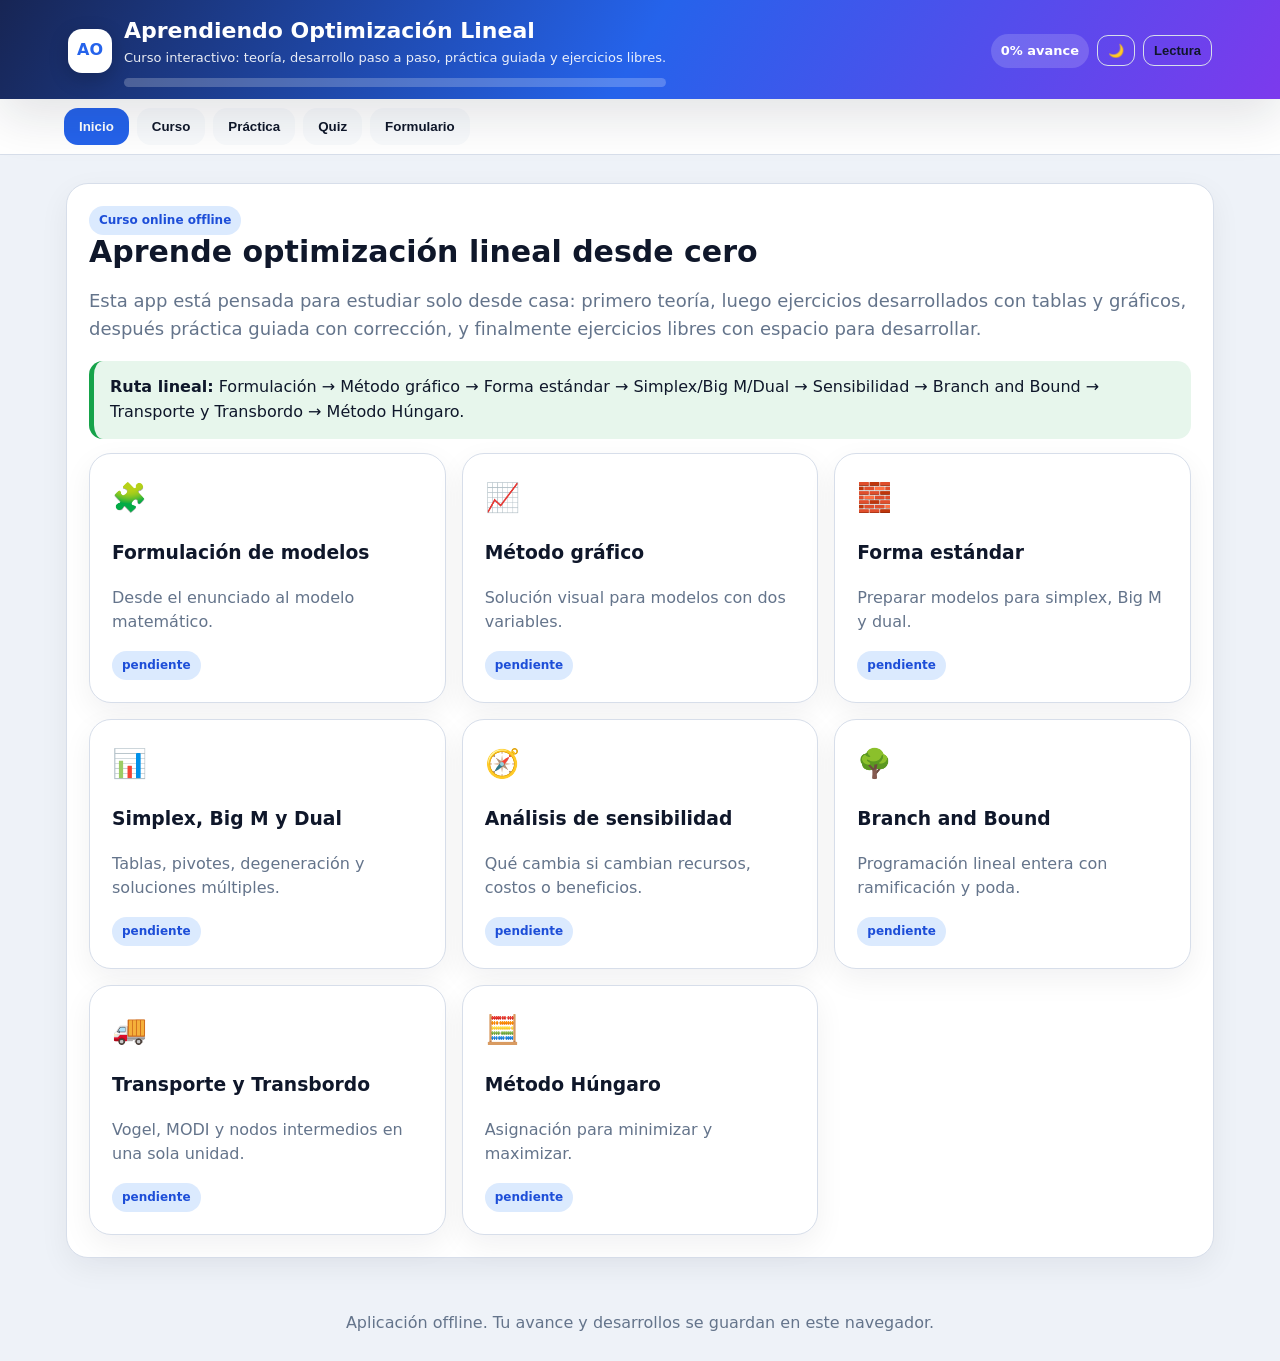
==== commit ef2774dd: "Add files via upload" ====
--- a/index.html
+++ b/index.html
@@ -1,24 +1,43 @@
-<!doctype html><html lang="es"><head><meta charset="utf-8"><meta name="viewport" content="width=device-width,initial-scale=1"><title>Aprendiendo Optimización Lineal</title><link rel="manifest" href="manifest.json"><link rel="icon" href="icons/icon.svg"><style>
-:root{--bg:#f3f6fb;--card:#fff;--ink:#0f172a;--muted:#64748b;--line:#dbe3ef;--blue:#2563eb;--purple:#7c3aed;--green:#22c55e;--red:#ef4444;--yellow:#f59e0b}*{box-sizing:border-box}body{margin:0;background:var(--bg);color:var(--ink);font-family:Inter,system-ui,Segoe UI,Roboto,Arial,sans-serif;line-height:1.55}header{position:sticky;top:0;z-index:20;background:linear-gradient(135deg,#172554,#5b21b6);color:white;padding:14px 18px;box-shadow:0 10px 30px #0002}.head{display:flex;align-items:center;justify-content:space-between;gap:12px;max-width:1180px;margin:auto}h1{margin:0;font-size:24px}.small{font-size:13px;color:#dbeafe}.nav{display:flex;gap:8px;flex-wrap:wrap}.nav button,.btn{border:0;border-radius:14px;background:#eaf1ff;color:#0f2b66;padding:10px 14px;font-weight:800;cursor:pointer}.nav button.active,.btn.primary{background:var(--blue);color:white}.wrap{max-width:1180px;margin:22px auto;padding:0 16px}.hero,.card{background:var(--card);border:1px solid var(--line);border-radius:22px;padding:22px;box-shadow:0 8px 25px #1e293b0c}.grid{display:grid;grid-template-columns:repeat(auto-fit,minmax(250px,1fr));gap:14px}.module{cursor:pointer;transition:.2s}.module:hover{transform:translateY(-2px);box-shadow:0 14px 30px #1e293b18}.icon{font-size:28px}.badge{display:inline-block;background:#e0edff;color:#1d4ed8;border-radius:999px;padding:4px 10px;font-weight:900;font-size:12px}.muted{color:var(--muted)}.courseLayout{display:grid;grid-template-columns:280px 1fr;gap:16px}.side{position:sticky;top:98px;align-self:start}.side button{display:block;width:100%;text-align:left;margin:6px 0;border:1px solid var(--line);border-radius:14px;background:#fff;padding:10px;font-weight:800;cursor:pointer}.side button.active{border-color:#2563eb;background:#eff6ff}.tabs{display:flex;gap:8px;flex-wrap:wrap;margin-bottom:14px}.tabs button{border:1px solid var(--line);background:#fff;border-radius:999px;padding:8px 12px;font-weight:800;cursor:pointer}.tabs button.active{background:#111827;color:white}.teacher h2,.teacher h3{margin-top:0}.box,.note,.answer,.math{border-radius:16px;padding:14px;margin:12px 0}.box{background:#f8fafc;border:1px solid var(--line)}.note{border-left:5px solid var(--blue);background:#eff6ff}.note.ok{border-color:var(--green);background:#ecfdf5}.note.warn{border-color:var(--yellow);background:#fffbeb}.answer{border:2px solid #bfdbfe;background:#eff6ff;font-weight:800}.math{font-family:Cambria Math,Times New Roman,serif;text-align:center;background:#f8fafc;border:1px solid var(--line);font-size:18px}table{border-collapse:collapse;width:100%;margin:14px 0;background:#fff;overflow:hidden;border-radius:14px}th,td{border:1px solid var(--line);padding:10px;text-align:center}th{background:#f1f5f9}h2,h3,h4{line-height:1.2}.stepcard{border:1px solid var(--line);border-radius:18px;padding:18px;margin:14px 0;background:#fff}.tree{background:#050505;color:white;border-radius:18px;padding:18px;overflow:auto;font-family:Consolas,monospace;line-height:1.45}.svgwrap{background:#fff;border:1px solid var(--line);border-radius:18px;padding:10px;overflow:auto}.plot{width:100%;max-width:650px;display:block;margin:auto}.plot line{stroke:#334155;stroke-width:2}.practiceBox{background:#fff;border:1px solid var(--line);border-radius:18px;padding:18px}.input{width:100%;padding:12px;border:1px solid var(--line);border-radius:12px;font-size:16px}textarea.input{min-height:170px;font-family:inherit}.feedback{padding:10px;border-radius:12px;margin-top:10px;font-weight:800}.good{background:#dcfce7;color:#166534}.bad{background:#fee2e2;color:#991b1b}.hidden{display:none}.progress{height:12px;background:#dbeafe;border-radius:99px;overflow:hidden}.bar{height:100%;background:linear-gradient(90deg,#22c55e,#2563eb);width:0}.grid2{display:grid;grid-template-columns:repeat(auto-fit,minmax(230px,1fr));gap:12px}.footerSpace{height:40px}@media(max-width:850px){.courseLayout{grid-template-columns:1fr}.side{position:static}.head{display:block}.nav{margin-top:12px}h1{font-size:21px}}
-</style></head><body><header><div class="head"><div><h1>Aprendiendo Optimización Lineal</h1><div class="small">Curso interactivo paso a paso: teoría, tablas, gráficos, árboles, práctica guiada y ejercicios sin ayuda.</div></div><div class="nav"><button onclick="show('inicio')" id="nav-inicio">Inicio</button><button onclick="show('curso')" id="nav-curso">Curso</button><button onclick="show('practica')" id="nav-practica">Práctica</button><button onclick="show('quiz')" id="nav-quiz">Quiz</button><button onclick="show('formulario')" id="nav-formulario">Formulario</button></div></div></header><main class="wrap"><section id="inicio"></section><section id="curso" class="hidden"></section><section id="practica" class="hidden"></section><section id="quiz" class="hidden"></section><section id="formulario" class="hidden"></section><div class="footerSpace"></div></main><script>
-const modules = [{"id": "formulacion", "icon": "🧩", "title": "Formulación de modelos", "subtitle": "Desde un enunciado hasta variables, objetivo, restricciones y signo.", "lecture": "\n<section class=\"teacher\"><h2>¿Qué es formular un modelo?</h2>\n<p>Formular es convertir una situación escrita en matemáticas. Antes de resolver cualquier ejercicio de optimización lineal, debes dejar claro <b>qué se decide</b>, <b>qué se quiere optimizar</b> y <b>qué condiciones limitan la decisión</b>.</p>\n<p>Un modelo lineal tiene siempre estas partes:</p>\n<div class=\"grid2\"><div class=\"box\"><b>1. Variables de decisión</b><br>Son las cantidades que no conoces y debes decidir.</div><div class=\"box\"><b>2. Función objetivo</b><br>Es lo que quieres maximizar o minimizar.</div><div class=\"box\"><b>3. Restricciones</b><br>Son las reglas, capacidades, demandas o balances.</div><div class=\"box\"><b>4. Condición de signo</b><br>Normalmente las cantidades no pueden ser negativas.</div></div>\n<h3>Cómo reconocer variables</h3><p>Busca verbos como <b>fabricar, comprar, transportar, asignar, producir, almacenar, contratar</b>. Lo que se decide después de esos verbos suele ser la variable.</p>\n<table><tr><th>Enunciado dice...</th><th>Variable correcta</th><th>Variable mala</th></tr><tr><td>Fabricar mesas y sillas</td><td>x₁ = mesas, x₂ = sillas</td><td>x = utilidad</td></tr><tr><td>Enviar desde planta a cliente</td><td>xᵢⱼ = unidades enviadas de i a j</td><td>x = costo total</td></tr><tr><td>Asignar trabajadores a tareas</td><td>xᵢⱼ = 1 si i hace j</td><td>x = número de trabajadores</td></tr></table>\n<h3>Signos que aparecen en restricciones</h3><table><tr><th>Frase</th><th>Signo</th><th>Idea</th></tr><tr><td>como máximo, no más de, capacidad</td><td>≤</td><td>no superar un recurso</td></tr><tr><td>al menos, mínimo, demanda requerida</td><td>≥</td><td>cumplir una exigencia mínima</td></tr><tr><td>exactamente, balance, satisfacer toda la demanda</td><td>=</td><td>lo que entra debe igualar lo que sale</td></tr></table>\n<div class=\"note ok\"><b>Regla de oro:</b> si no defines bien las variables, todo el ejercicio queda mal aunque sepas simplex, gráfico o transporte.</div></section>", "explained": [{"title": "Ejercicio 1: producción básica", "html": "<p><b>Enunciado:</b> Una empresa produce mesas y sillas. Cada mesa deja 40 de utilidad y cada silla 25. Una mesa usa 3 horas de madera y 2 de armado. Una silla usa 1 hora de madera y 2 de armado. Hay 90 horas de madera y 80 de armado. Formule para maximizar utilidad.</p><h4>Paso 1: variables</h4><div class=\"math\">x₁ = cantidad de mesas a fabricar<br>x₂ = cantidad de sillas a fabricar</div><h4>Paso 2: objetivo</h4><p>Como se quiere utilidad, se maximiza:</p><div class=\"math\">Max Z = 40x₁ + 25x₂</div><h4>Paso 3: restricciones</h4><table><tr><th>Recurso</th><th>Mesa</th><th>Silla</th><th>Disponible</th><th>Restricción</th></tr><tr><td>Madera</td><td>3</td><td>1</td><td>90</td><td>3x₁ + x₂ ≤ 90</td></tr><tr><td>Armado</td><td>2</td><td>2</td><td>80</td><td>2x₁ + 2x₂ ≤ 80</td></tr></table><h4>Respuesta</h4><div class=\"answer\">Max Z = 40x₁ + 25x₂<br>s.a. 3x₁+x₂≤90; 2x₁+2x₂≤80; x₁,x₂≥0</div>"}, {"title": "Ejercicio 2: inventario multiperíodo", "html": "<p><b>Enunciado:</b> Hay inventario inicial 15, producción x₁ en verano, demanda 35 e inventario final I₁. Formule el balance del período.</p><h4>Paso 1: qué entra al período</h4><div class=\"math\">Inventario inicial + producción = 15 + x₁</div><h4>Paso 2: qué sale del período</h4><div class=\"math\">Demanda + inventario final = 35 + I₁</div><h4>Paso 3: balance</h4><div class=\"math\">15 + x₁ = 35 + I₁</div><p>Este mismo patrón se repite en cada período:</p><div class=\"math\">Iᵢ₋₁ + producciónᵢ + comprasᵢ = demandaᵢ + Iᵢ</div><div class=\"answer\">Balance: 15+x₁=35+I₁, con x₁,I₁≥0</div>"}, {"title": "Ejercicio 3: comprar o producir", "html": "<p><b>Enunciado:</b> Se pueden producir x unidades a costo 50 o comprar y unidades a costo 70. Se necesitan 100 unidades. Producción máxima 60.</p><h4>Paso 1: variables</h4><div class=\"math\">x = unidades producidas<br>y = unidades compradas</div><h4>Paso 2: objetivo</h4><div class=\"math\">Min Z = 50x + 70y</div><h4>Paso 3: demanda</h4><div class=\"math\">x + y = 100</div><h4>Paso 4: capacidad</h4><div class=\"math\">x ≤ 60</div><div class=\"answer\">Min Z=50x+70y; s.a. x+y=100; x≤60; x,y≥0</div>"}, {"title": "Ejercicio 4: demanda mínima", "html": "<p><b>Enunciado:</b> Dos alimentos A y B aportan 4 y 2 unidades de proteína. Se requieren al menos 40 unidades. Costos 3 y 1.</p><h4>Paso 1: variables</h4><div class=\"math\">x₁ = unidades de A<br>x₂ = unidades de B</div><h4>Paso 2: objetivo</h4><div class=\"math\">Min Z = 3x₁ + x₂</div><h4>Paso 3: restricción de proteína</h4><p>La frase <b>al menos</b> significa ≥:</p><div class=\"math\">4x₁ + 2x₂ ≥ 40</div><div class=\"answer\">Min Z=3x₁+x₂; s.a. 4x₁+2x₂≥40; x₁,x₂≥0</div>"}, {"title": "Ejercicio 5: formulación de asignación", "html": "<p><b>Enunciado:</b> 3 trabajadores deben asignarse a 3 tareas. Cada trabajador hace exactamente una tarea y cada tarea recibe exactamente un trabajador.</p><h4>Paso 1: variable binaria</h4><div class=\"math\">xᵢⱼ = 1 si trabajador i hace tarea j; 0 si no</div><h4>Paso 2: cada trabajador una tarea</h4><div class=\"math\">Σⱼ xᵢⱼ = 1 &nbsp; para cada trabajador i</div><h4>Paso 3: cada tarea un trabajador</h4><div class=\"math\">Σᵢ xᵢⱼ = 1 &nbsp; para cada tarea j</div><h4>Paso 4: objetivo</h4><div class=\"math\">Min/Max Z = ΣᵢΣⱼ cᵢⱼxᵢⱼ</div><div class=\"answer\">Este es el modelo base del método húngaro.</div>"}], "guided": [{"title": "Variables y objetivo", "q": "A deja utilidad 30 y B utilidad 45. Define la función objetivo.", "answers": ["max z=30x1+45x2", "maxz=30x1+45x2", "z=30x1+45x2"], "explain": "Utilidad por cantidad. Respuesta: Max Z=30x₁+45x₂."}, {"title": "Restricción de recurso", "q": "A usa 2 horas y B 3 horas. Hay máximo 120 horas. Escribe la restricción.", "answers": ["2x1+3x2<=120", "2x1+3x2≤120"], "explain": "Recurso usado ≤ recurso disponible."}, {"title": "No negatividad", "q": "Escribe la condición de signo para x₁ y x₂.", "answers": ["x1,x2>=0", "x1>=0,x2>=0", "x1≥0,x2≥0"], "explain": "Las cantidades no pueden ser negativas."}], "solo": [{"title": "Formule completo", "q": "Una panadería produce pan A y B. Ganancias 20 y 15. A usa 2 kg de harina y B 1 kg. Hay 100 kg. A usa 1 hora y B 2 horas. Hay 80 horas.", "solution": "x₁=pan A, x₂=pan B. Max Z=20x₁+15x₂; 2x₁+x₂≤100; x₁+2x₂≤80; x₁,x₂≥0."}, {"title": "Balance", "q": "Inventario inicial 12, producción x, demanda 50, inventario final I.", "solution": "12+x=50+I; x,I≥0."}]}, {"id": "grafico", "icon": "📈", "title": "Método gráfico", "subtitle": "Resolver problemas de dos variables con región factible, vértices y evaluación de Z.", "lecture": "<section class=\"teacher\"><h2>Idea principal</h2><p>El método gráfico sirve cuando hay <b>dos variables</b>. Cada restricción se dibuja como una recta. La parte del plano que cumple todas las restricciones es la <b>región factible</b>. El óptimo se encuentra en un vértice de esa región.</p><ol><li>Pasar cada desigualdad a igualdad para dibujar la recta.</li><li>Calcular interceptos.</li><li>Dibujar la recta.</li><li>Decidir el lado factible usando un punto de prueba.</li><li>Encontrar los vértices.</li><li>Evaluar la función objetivo en cada vértice.</li></ol><div class=\"note ok\"><b>Clave:</b> en programación lineal el óptimo está en un vértice, salvo casos especiales de múltiples óptimos.</div></section>", "explained": [{"title": "Ejercicio 1: desarrollo gráfico completo", "html": "<p><b>Modelo:</b></p><div class=\"math\">Max Z = 3x₁ + 2x₂<br>2x₁+x₂≤8<br>x₁+2x₂≤8<br>x₁,x₂≥0</div><h4>Paso 1: rectas a graficar</h4><div class=\"math\">2x₁+x₂=8<br>x₁+2x₂=8</div><h4>Paso 2: interceptos</h4><table><tr><th>Recta</th><th>Si x₂=0</th><th>Si x₁=0</th></tr><tr><td>2x₁+x₂=8</td><td>x₁=4 → (4,0)</td><td>x₂=8 → (0,8)</td></tr><tr><td>x₁+2x₂=8</td><td>x₁=8 → (8,0)</td><td>x₂=4 → (0,4)</td></tr></table><h4>Paso 3: gráfico</h4><div class=\"svgwrap\"><svg viewBox=\"0 0 420 300\" class=\"plot\"><line x1=\"40\" y1=\"260\" x2=\"390\" y2=\"260\"/><line x1=\"40\" y1=\"260\" x2=\"40\" y2=\"20\"/><polygon points=\"40,260 200,260 146.7,153.3 40,100\" fill=\"#fde68a\" stroke=\"#f59e0b\"/><line x1=\"40\" y1=\"100\" x2=\"200\" y2=\"260\" stroke=\"#2563eb\" stroke-width=\"3\"/><line x1=\"40\" y1=\"180\" x2=\"360\" y2=\"260\" stroke=\"#7c3aed\" stroke-width=\"3\"/><circle cx=\"40\" cy=\"260\" r=\"4\"/><circle cx=\"200\" cy=\"260\" r=\"4\"/><circle cx=\"146.7\" cy=\"153.3\" r=\"4\"/><circle cx=\"40\" cy=\"100\" r=\"4\"/><text x=\"205\" y=\"275\">(4,0)</text><text x=\"150\" y=\"148\">(8/3,8/3)</text><text x=\"45\" y=\"96\">(0,4)</text><text x=\"8\" y=\"260\">0</text></svg></div><h4>Paso 4: puntos importantes</h4><table><tr><th>Vértice</th><th>Z=3x₁+2x₂</th></tr><tr><td>(0,0)</td><td>0</td></tr><tr><td>(4,0)</td><td>12</td></tr><tr><td>(8/3,8/3)</td><td>3(8/3)+2(8/3)=40/3</td></tr><tr><td>(0,4)</td><td>8</td></tr></table><h4>Respuesta</h4><div class=\"answer\">x₁*=8/3, x₂*=8/3, Z*=40/3</div>"}, {"title": "Ejercicio 2: restricción transformada", "html": "<p><b>Restricción:</b> -x₂≤-1</p><p>Multiplicamos por -1 y cambia el signo:</p><div class=\"math\">-x₂≤-1 ⇒ x₂≥1</div><p>La recta que se grafica es:</p><div class=\"math\">x₂=1</div><p>La zona válida queda sobre la recta.</p>"}, {"title": "Ejercicio 3: intersección", "html": "<p>Encontrar cruce entre:</p><div class=\"math\">x₂ = (2/3)x₁<br>2x₁+3x₂=15</div><p>Reemplazamos:</p><div class=\"math\">2x₁+3(2/3 x₁)=15<br>2x₁+2x₁=15<br>4x₁=15<br>x₁=3.75</div><p>Luego:</p><div class=\"math\">x₂=(2/3)(3.75)=2.5</div><div class=\"answer\">Punto: (3.75, 2.5)</div>"}, {"title": "Ejercicio 4: múltiples óptimos", "html": "<p>Hay múltiples óptimos cuando la recta de Z queda paralela a un lado de la región factible y el mismo valor se obtiene en dos vértices vecinos.</p><table><tr><th>Punto</th><th>Z</th></tr><tr><td>A</td><td>60</td></tr><tr><td>B</td><td>60</td></tr></table><p>Si A y B están unidos por un lado factible, entonces todos los puntos del segmento AB también son óptimos.</p>"}, {"title": "Ejercicio 5: mínimo gráfico", "html": "<p>En minimización también evalúas vértices, pero eliges el menor valor. Si la región es abierta, debes revisar si existe solución no acotada.</p><div class=\"note warn\">Si una restricción es ≥, la región queda hacia arriba o hacia afuera, no necesariamente bajo la recta.</div>"}], "guided": [{"title": "Recta 1", "q": "Para 2x₁+x₂≤8, ¿qué recta se grafica?", "answers": ["2x1+x2=8"], "explain": "Se cambia ≤ por =."}, {"title": "Intercepto eje x", "q": "En 2x₁+x₂=8, si x₂=0, ¿cuánto vale x₁?", "answers": ["4"], "explain": "2x₁=8 ⇒ x₁=4."}, {"title": "Intersección", "q": "El cruce de 2x₁+x₂=8 y x₁+2x₂=8 es (a,a). ¿Cuánto vale a?", "answers": ["8/3", "2.666", "2.67"], "explain": "Sumando/sustituyendo se obtiene x₁=x₂=8/3."}, {"title": "Evaluación", "q": "Evalúa Z=3x₁+2x₂ en (4,0).", "answers": ["12"], "explain": "Z=3(4)+2(0)=12."}], "solo": [{"title": "Resolver gráfico", "q": "Max Z=5x₁+4x₂; x₁+x₂≤6; x₁≤4; x₂≤5; x₁,x₂≥0. Desarrolla rectas, vértices y Z.", "solution": "Vértices: (0,0),(4,0),(4,2),(1,5),(0,5). Z:0,20,28,25,20. Óptimo (4,2), Z=28."}, {"title": "Transformar", "q": "Transforma -x₂≤-3 y di qué recta se grafica.", "solution": "x₂≥3; recta x₂=3."}]}, {"id": "estandar-simplex", "icon": "📊", "title": "Forma estándar y Simplex", "subtitle": "Preparar modelos para tabla simplex, Big M y simplex dual.", "lecture": "<section class=\"teacher\"><h2>Forma estándar</h2><p>La forma estándar busca dejar las variables no negativas y las restricciones listas para trabajar con tabla. Dependiendo del signo, se agregan holguras, excesos o artificiales.</p><table><tr><th>Restricción</th><th>Qué se agrega</th><th>Ejemplo</th></tr><tr><td>≤</td><td>Holgura +h</td><td>2x₁+x₂≤10 ⇒ 2x₁+x₂+h=10</td></tr><tr><td>≥</td><td>Exceso -e y artificial +a</td><td>2x₁+x₂≥10 ⇒ 2x₁+x₂-e+a=10</td></tr><tr><td>=</td><td>Artificial +a</td><td>2x₁+x₂+a=10</td></tr></table><h3>Simplex Dual</h3><p>Conviene cuando la fila de costos está en forma aceptable, pero hay RHS negativos. El método primero recupera factibilidad y luego llega al óptimo.</p><div class=\"note ok\"><b>Criterio dual básico:</b> sale la fila con RHS más negativo. En esa fila se busca una columna válida para entrar, se pivotea y se crea una nueva tabla.</div></section>", "explained": [{"title": "Ejercicio 1: Simplex Dual desarrollado paso a paso", "html": "<p><b>Problema:</b></p><div class=\"math\">Min z = 3x₁ − 2x₂ − x₃<br>5x₁ + 9x₂ − 3x₃ ≤ −12<br>3x₁ − 2x₂ − x₃ ≥ −15<br>x₁,x₂,x₃≥0</div><h4>Paso 1: pasar a forma estándar</h4><p>Primera restricción:</p><div class=\"math\">5x₁+9x₂−3x₃+h₁=-12</div><p>Segunda restricción: como es ≥, multiplicamos por −1:</p><div class=\"math\">3x₁−2x₂−x₃≥−15<br>−3x₁+2x₂+x₃≤15<br>−3x₁+2x₂+x₃+h₂=15</div><h4>Paso 2: tabla inicial</h4><table><tr><th>Base</th><th>x₁</th><th>x₂</th><th>x₃</th><th>h₁</th><th>h₂</th><th>RHS</th></tr><tr><td>z</td><td>3</td><td>-2</td><td>-1</td><td>0</td><td>0</td><td>0</td></tr><tr><td>h₁</td><td>5</td><td>9</td><td>-3</td><td>1</td><td>0</td><td>-12</td></tr><tr><td>h₂</td><td>-3</td><td>2</td><td>1</td><td>0</td><td>1</td><td>15</td></tr></table><p>Como hay un RHS negativo, se aplica simplex dual. Sale la fila con RHS más negativo:</p><div class=\"math\">Sale h₁, porque RHS=-12</div><p>En la fila de h₁, buscamos coeficientes negativos. Aparece:</p><div class=\"math\">x₃ = -3</div><p>Entonces entra x₃. El pivote es -3.</p><h4>Paso 3: primer pivote</h4><p>Dividimos la fila h₁ por -3 y hacemos ceros en la columna x₃.</p><div class=\"math\">Fₚ = Fh₁ / (-3)<br>Fz ← Fz + Fₚ<br>Fh₂ ← Fh₂ − Fₚ</div><table><tr><th>Base</th><th>x₁</th><th>x₂</th><th>x₃</th><th>h₁</th><th>h₂</th><th>RHS</th></tr><tr><td>z</td><td>4/3</td><td>-5</td><td>0</td><td>-1/3</td><td>0</td><td>4</td></tr><tr><td>x₃</td><td>-5/3</td><td>-3</td><td>1</td><td>-1/3</td><td>0</td><td>4</td></tr><tr><td>h₂</td><td>-4/3</td><td>5</td><td>0</td><td>1/3</td><td>1</td><td>11</td></tr></table><p>Ahora todos los RHS son positivos, pero en la fila z queda un negativo:</p><div class=\"math\">x₂=-5</div><p>Entonces entra x₂. Para ver quién sale miramos la columna x₂:</p><table><tr><th>Base</th><th>coeficiente x₂</th><th>RHS</th><th>sirve?</th></tr><tr><td>x₃</td><td>-3</td><td>4</td><td>No</td></tr><tr><td>h₂</td><td>5</td><td>11</td><td>Sí</td></tr></table><p>Sale h₂ y el pivote es 5.</p><h4>Paso 4: segundo pivote</h4><div class=\"math\">Fₚ = Fh₂/5<br>Fz ← Fz + 5Fₚ<br>Fx₃ ← Fx₃ + 3Fₚ</div><table><tr><th>Base</th><th>x₁</th><th>x₂</th><th>x₃</th><th>h₁</th><th>h₂</th><th>RHS</th></tr><tr><td>z</td><td>0</td><td>0</td><td>0</td><td>0</td><td>1</td><td>15</td></tr><tr><td>x₃</td><td>-37/15</td><td>0</td><td>1</td><td>-2/15</td><td>3/5</td><td>53/5</td></tr><tr><td>x₂</td><td>-4/15</td><td>1</td><td>0</td><td>1/15</td><td>1/5</td><td>11/5</td></tr></table><h4>Paso 5: lectura final</h4><div class=\"math\">x₁=0, x₂=11/5, x₃=53/5</div><p>Reemplazamos en la función objetivo original:</p><div class=\"math\">z = 3(0)-2(11/5)-53/5 = -75/5 = -15</div><div class=\"answer\">Respuesta: x₁*=0, x₂*=11/5, x₃*=53/5, z*=-15</div><h4>Base degenerada</h4><p>Una base degenerada aparece cuando una variable básica vale cero. Aquí las básicas son x₂=11/5 y x₃=53/5, ambas positivas. Por lo tanto:</p><div class=\"answer\">No hay base degenerada</div>"}, {"title": "Ejercicio 2: holgura en restricción ≤", "html": "<p>Restricción:</p><div class=\"math\">2x₁+3x₂≤12</div><p>Agregamos holgura:</p><div class=\"math\">2x₁+3x₂+h₁=12, h₁≥0</div>"}, {"title": "Ejercicio 3: restricción ≥ con Big M", "html": "<p>Restricción:</p><div class=\"math\">2x₁+x₂≥10</div><p>Restamos exceso y agregamos artificial:</p><div class=\"math\">2x₁+x₂-e₁+a₁=10</div><p>En minimización, la artificial se penaliza:</p><div class=\"math\">Min Z = ... + M a₁</div>"}, {"title": "Ejercicio 4: variable sin restricción de signo", "html": "<p>Si x es libre, se reemplaza por diferencia de dos variables no negativas:</p><div class=\"math\">x = x⁺ − x⁻<br>x⁺,x⁻≥0</div>"}, {"title": "Ejercicio 5: identificar óptimo en tabla", "html": "<p>En una tabla final, las variables básicas se leen en la columna Base y su valor está en RHS. Las no básicas valen cero.</p><table><tr><th>Base</th><th>RHS</th></tr><tr><td>x₂</td><td>5</td></tr><tr><td>x₄</td><td>3</td></tr></table><div class=\"answer\">x₂=5, x₄=3; las demás variables no básicas valen 0.</div>"}], "guided": [{"title": "Fila que sale", "q": "En simplex dual, si los RHS son -12 y 15, ¿qué fila sale?", "answers": ["h1", "h₁"], "explain": "Sale la fila con RHS más negativo: h₁."}, {"title": "Columna que entra", "q": "En la fila h₁ aparecen 5, 9, -3, 1, 0. ¿Qué variable entra si solo hay un coeficiente negativo?", "answers": ["x3", "x₃"], "explain": "Entra x₃ porque tiene coeficiente -3."}, {"title": "Pivote", "q": "Si sale h₁ y entra x₃, y la celda vale -3, ¿cuál es el pivote?", "answers": ["-3"], "explain": "El pivote es -3."}, {"title": "Lectura final", "q": "Si las básicas son x₃=53/5 y x₂=11/5, ¿cuánto vale x₁?", "answers": ["0"], "explain": "x₁ no está en la base, por lo tanto vale 0."}], "solo": [{"title": "Desarrollo simplex dual", "q": "Min z=4x₁+x₂; x₁≤5; x₂≤5; 8x₁+2x₂≥50; x₁,x₂≥0. Pasa a estándar y resuelve por dual.", "solution": "Una resolución esperada usa multiplicación de la tercera restricción por -1, pivotes y llega a x₁=5, x₂=5, z=25."}, {"title": "Forma estándar", "q": "Pasa a estándar: x₁+x₂≥6.", "solution": "x₁+x₂-e₁+a₁=6; e₁,a₁≥0."}]}, {"id": "sensibilidad", "icon": "📉", "title": "Análisis de sensibilidad", "subtitle": "Interpretar cambios en recursos, costos, precios sombra y rangos.", "lecture": "<section class=\"teacher\"><h2>Qué busca la sensibilidad</h2><p>Después de resolver un modelo, la sensibilidad responde preguntas del tipo: ¿qué pasa si cambia la utilidad de un producto?, ¿qué pasa si tengo más recurso?, ¿qué restricción conviene ampliar?, ¿hasta cuánto puedo cambiar sin resolver todo de nuevo?</p><div class=\"grid2\"><div class=\"box\"><b>Precio sombra</b><br>Mejora marginal de Z al aumentar en una unidad el RHS de una restricción.</div><div class=\"box\"><b>Costo reducido</b><br>Indica cuánto debe mejorar una variable no básica para entrar a la solución.</div><div class=\"box\"><b>Rango de optimalidad</b><br>Cambios del coeficiente de Z que mantienen la misma base óptima.</div><div class=\"box\"><b>Rango de factibilidad</b><br>Cambios del RHS que mantienen factible la base actual.</div></div><h3>Interpretación práctica</h3><p>Si una restricción tiene precio sombra 0, ese recurso no está limitando el óptimo. Si tiene precio sombra positivo en maximización, una unidad extra del recurso aumenta Z dentro de su rango permitido.</p></section>", "explained": [{"title": "Ejercicio 1: precio sombra", "html": "<p>Una restricción de horas tiene precio sombra 5 y su aumento permitido es 20. Si agregamos 8 horas:</p><div class=\"math\">ΔZ = precio sombra × cambio RHS = 5×8 = 40</div><p>Como 8 está dentro del rango permitido, el nuevo valor objetivo aumenta en 40.</p>"}, {"title": "Ejercicio 2: fuera del rango", "html": "<p>Precio sombra 5, aumento permitido 20. Si agregas 30 horas, no puedes usar 5×30 directamente.</p><div class=\"note warn\">El precio sombra solo es válido dentro del rango de factibilidad. Fuera del rango, debes resolver de nuevo.</div>"}, {"title": "Ejercicio 3: costo reducido", "html": "<p>Una variable no básica tiene costo reducido -4 en maximización. Eso indica que en el estado actual no conviene producirla. Para que entre, su utilidad debe mejorar al menos 4 unidades, según la convención de tabla usada.</p>"}, {"title": "Ejercicio 4: restricción activa", "html": "<p>Si una restricción se cumple con igualdad, se llama activa. Ejemplo:</p><div class=\"math\">2x₁+x₂≤100<br>en el óptimo: 2x₁+x₂=100</div><p>Una restricción activa puede tener precio sombra distinto de cero.</p>"}, {"title": "Ejercicio 5: holgura", "html": "<p>Si una restricción queda con holgura:</p><div class=\"math\">2x₁+x₂=80 &lt; 100</div><p>sobran 20 unidades del recurso. Normalmente su precio sombra es 0.</p>"}], "guided": [{"title": "Precio sombra", "q": "Precio sombra 6. Aumentas RHS en 4 dentro del rango. ¿Cuánto cambia Z?", "answers": ["24"], "explain": "ΔZ=6×4=24."}, {"title": "Rango", "q": "Si el aumento permitido es 10 y quieres aumentar 14, ¿puedes usar directamente el precio sombra?", "answers": ["no"], "explain": "No, porque sales del rango."}, {"title": "Holgura", "q": "Si una restricción no se usa completamente, ¿normalmente su precio sombra es 0?", "answers": ["si", "sí"], "explain": "Sí, un recurso sobrante no mejora Z al aumentar."}], "solo": [{"title": "Interpretar", "q": "Precio sombra de materia prima = 12, aumento permitido = 30. Z actual 500. Si agregas 10 unidades, calcula nuevo Z.", "solution": "Nuevo Z=500+12×10=620."}, {"title": "Decidir", "q": "Aumento pedido 40, aumento permitido 30. ¿Qué haces?", "solution": "No usar sensibilidad directa; resolver nuevamente o analizar nueva base."}]}, {"id": "branch-bound", "icon": "🌳", "title": "Branch and Bound", "subtitle": "Resolver programación lineal entera con relajaciones, ramas, cotas y podas.", "lecture": "<section class=\"teacher\"><h2>Idea central</h2><p>Branch and Bound se usa cuando una o más variables deben ser enteras. Primero se resuelve el problema relajado, es decir, ignorando temporalmente la condición de entero. Si la solución relajada ya es entera, termina. Si no, se ramifica.</p><h3>Cómo se ramifica</h3><p>Si una variable entera queda decimal, por ejemplo x₁=3.75, se crean dos ramas:</p><div class=\"math\">x₁ ≤ 3<br>x₁ ≥ 4</div><p>Es decir, se usa piso y techo del valor decimal.</p><h3>Cuándo se poda</h3><table><tr><th>Caso</th><th>Qué hacer</th></tr><tr><td>Nodo no factible</td><td>Podar</td></tr><tr><td>Solución entera</td><td>Guardar incumbente y podar</td></tr><tr><td>La cota no puede mejorar la mejor entera</td><td>Podar por cota</td></tr><tr><td>Solución decimal con posibilidad de mejorar</td><td>Ramificar</td></tr></table></section>", "explained": [{"title": "Ejercicio 1: Branch and Bound completo", "html": "<p><b>Modelo:</b></p><div class=\"math\">Max z = 2x₁ + 4x₂<br>x₂ ≥ 1<br>x₂ ≤ (2/3)x₁<br>2x₁ + 3x₂ ≤ 15<br>x₁,x₂ enteras</div><h4>Paso 1: resolver relajación lineal</h4><p>Primero ignoramos que x₁ y x₂ son enteras. Graficamos las rectas:</p><div class=\"math\">x₂=1<br>x₂=(2/3)x₁<br>2x₁+3x₂=15</div><p>Puntos importantes:</p><table><tr><th>Punto</th><th>Z=2x₁+4x₂</th></tr><tr><td>(1.5,1)</td><td>7</td></tr><tr><td>(3.75,2.5)</td><td>17.5</td></tr><tr><td>(6,1)</td><td>16</td></tr></table><p>La relajación da:</p><div class=\"math\">x₁=3.75, x₂=2.5, z=17.5</div><p>Como es decimal, se ramifica en x₁:</p><div class=\"math\">x₁≤3 &nbsp;&nbsp; y &nbsp;&nbsp; x₁≥4</div><h4>Paso 2: árbol</h4><pre class=\"tree\">P0\nx1=3.75 ; x2=2.5\nz=17.5\nRamificar en x1\n├── x1 ≤ 3\n│   └── x1=3 ; x2=2\n│       z=14\n│       Entero\n└── x1 ≥ 4\n    └── x1=4 ; x2=2.33\n        z=17.33\n        Ramificar en x2\n        ├── x2 ≤ 2\n        │   └── x1=4.5 ; x2=2\n        │       z=17\n        │       Ramificar en x1\n        │       ├── x1 ≤ 4\n        │       │   └── x1=4 ; x2=2\n        │       │       z=16\n        │       │       Entero\n        │       └── x1 ≥ 5\n        │           └── x1=5 ; x2=1.66\n        │               z=16.66\n        │               Poda por cota\n        └── x2 ≥ 3\n            └── NF\n                Poda</pre><h4>Paso 3: justificar poda final</h4><p>Ya tenemos una solución entera:</p><div class=\"math\">x₁=4, x₂=2, z=16</div><p>El último nodo relajado da:</p><div class=\"math\">z=16.66</div><p>Como z toma valores enteros en las soluciones enteras, ese nodo no puede superar 16. Por lo tanto se poda.</p><h4>Respuesta</h4><div class=\"answer\">x₁*=4, x₂*=2, z*=16</div><p>También puede existir otra solución óptima entera con el mismo valor, por ejemplo x₁=6, x₂=1, z=16.</p>"}, {"title": "Ejercicio 2: rama desde decimal", "html": "<p>Si x₂=5.4 y x₂ debe ser entera:</p><div class=\"math\">x₂≤5<br>x₂≥6</div><p>No se usa x₂=5.4 porque eso elimina soluciones enteras posibles.</p>"}, {"title": "Ejercicio 3: poda por entero", "html": "<p>Si en un nodo obtienes x₁=3, x₂=2 y ambas deben ser enteras, ese nodo entrega una solución entera. Se guarda como incumbente y se poda porque no necesitas seguir ramificando desde una solución ya entera.</p>"}, {"title": "Ejercicio 4: poda por no factible", "html": "<p>Si al agregar una rama como x₂≥3 la región queda vacía, ese nodo es no factible:</p><div class=\"answer\">NF → Poda</div>"}, {"title": "Ejercicio 5: poda por cota", "html": "<p>En maximización, si tu mejor solución entera vale 16 y un nodo relajado tiene cota 15.8, ese nodo no puede mejorar a la incumbente. Se poda.</p>"}], "guided": [{"title": "Relajación", "q": "La relajación entrega x₁=3.75. ¿Qué dos ramas creas?", "answers": ["x1<=3 y x1>=4", "x1≤3 y x1≥4"], "explain": "Se usa piso y techo."}, {"title": "Entero o decimal", "q": "Si x₁=4 y x₂=2, ¿se ramifica?", "answers": ["no"], "explain": "No, porque ambas variables son enteras."}, {"title": "Poda", "q": "Si una rama no tiene región factible, ¿qué se hace?", "answers": ["poda", "podar"], "explain": "Se poda por no factible."}, {"title": "Cota", "q": "En maximización, incumbente=16 y nodo relajado=15.5. ¿se poda?", "answers": ["si", "sí"], "explain": "Sí, porque no puede mejorar 16."}], "solo": [{"title": "Resolver árbol", "q": "Max z=3x₁+2x₂; x₁+x₂≤4.5; x₁≤3; x₂≤3; x enteras. Resuelve por B&B.", "solution": "Relajación puede dar decimal. Ramifica en variable decimal y compara enteros. Una solución óptima esperada es cercana a (3,1) o (2,2) según evaluación."}, {"title": "Crear ramas", "q": "Si en un nodo x₂=2.7, escribe las dos ramas.", "solution": "x₂≤2 y x₂≥3."}]}, {"id": "transporte", "icon": "🚚", "title": "Transporte y Transbordo", "subtitle": "Vogel, MODI/simplex de transporte y balances con nodos intermedios.", "lecture": "<section class=\"teacher\"><h2>Transporte</h2><p>El problema de transporte decide cuánto enviar desde orígenes hacia destinos al menor costo total. Cada origen tiene oferta y cada destino demanda.</p><div class=\"math\">Min Z = Σ cᵢⱼxᵢⱼ<br>Σⱼxᵢⱼ=ofertaᵢ<br>Σᵢxᵢⱼ=demandaⱼ</div><h3>Vogel</h3><p>Vogel busca una solución inicial buena. En cada fila y columna calcula una penalidad: diferencia entre los dos costos menores. Se elige la mayor penalidad y dentro de esa fila/columna se asigna en el menor costo.</p><h3>MODI o simplex de transporte</h3><p>Después de una solución inicial, MODI verifica si es óptima usando potenciales uᵢ y vⱼ. En celdas ocupadas:</p><div class=\"math\">uᵢ+vⱼ=cᵢⱼ</div><p>En celdas vacías:</p><div class=\"math\">Δᵢⱼ=cᵢⱼ-uᵢ-vⱼ</div><p>En minimización, si todos los Δ≥0, la solución es óptima.</p><h3>Transbordo</h3><p>Transbordo es transporte con nodos intermedios. La regla de un nodo intermedio puro es:</p><div class=\"math\">lo que entra = lo que sale</div></section>", "explained": [{"title": "Ejercicio 1: Vogel paso a paso con tablas", "html": "<p><b>Tabla inicial:</b></p><table><tr><th></th><th>D1</th><th>D2</th><th>D3</th><th>Oferta</th></tr><tr><td>O1</td><td>8</td><td>6</td><td>10</td><td>20</td></tr><tr><td>O2</td><td>9</td><td>7</td><td>4</td><td>30</td></tr><tr><td>O3</td><td>3</td><td>4</td><td>2</td><td>25</td></tr><tr><td>Demanda</td><td>20</td><td>30</td><td>25</td><td>75</td></tr></table><p>Oferta total = 75 y demanda total = 75, está balanceado.</p><h4>Paso 1: penalidades iniciales</h4><table><tr><th>Fila/Columna</th><th>Dos menores</th><th>Penalidad</th></tr><tr><td>O1</td><td>6 y 8</td><td>2</td></tr><tr><td>O2</td><td>4 y 7</td><td>3</td></tr><tr><td>O3</td><td>2 y 3</td><td>1</td></tr><tr><td>D1</td><td>3 y 8</td><td>5</td></tr><tr><td>D2</td><td>4 y 6</td><td>2</td></tr><tr><td>D3</td><td>2 y 4</td><td>2</td></tr></table><p>La mayor penalidad es D1=5. Dentro de D1, el menor costo es O3-D1=3. Asignamos:</p><div class=\"math\">min(oferta O3=25, demanda D1=20)=20</div><h4>Tabla después del paso 1</h4><table><tr><th></th><th>D1</th><th>D2</th><th>D3</th><th>Oferta restante</th></tr><tr><td>O1</td><td>8</td><td>6</td><td>10</td><td>20</td></tr><tr><td>O2</td><td>9</td><td>7</td><td>4</td><td>30</td></tr><tr><td>O3</td><td><b>20</b></td><td>4</td><td>2</td><td>5</td></tr><tr><td>Demanda restante</td><td>0</td><td>30</td><td>25</td><td></td></tr></table><h4>Paso 2: recalcular sin D1</h4><table><tr><th>Fila/Columna</th><th>Penalidad</th></tr><tr><td>O1 [6,10]</td><td>4</td></tr><tr><td>O2 [7,4]</td><td>3</td></tr><tr><td>O3 [4,2]</td><td>2</td></tr><tr><td>D2 [6,7,4]</td><td>2</td></tr><tr><td>D3 [10,4,2]</td><td>2</td></tr></table><p>Mayor penalidad: O1=4. En O1, menor costo es D2=6. Asignamos:</p><div class=\"math\">min(20,30)=20</div><h4>Tabla después del paso 2</h4><table><tr><th></th><th>D1</th><th>D2</th><th>D3</th><th>Oferta restante</th></tr><tr><td>O1</td><td></td><td><b>20</b></td><td></td><td>0</td></tr><tr><td>O2</td><td></td><td>7</td><td>4</td><td>30</td></tr><tr><td>O3</td><td><b>20</b></td><td>4</td><td>2</td><td>5</td></tr><tr><td>Demanda restante</td><td>0</td><td>10</td><td>25</td><td></td></tr></table><h4>Paso 3: elegir siguiente</h4><p>Quedan O2 y O3, D2 y D3. Penalidades: O2=3, O3=2, D2=3, D3=2. Se puede elegir O2 o D2. Elegimos O2. Menor costo en O2: D3=4.</p><div class=\"math\">Asignar min(30,25)=25 en O2-D3</div><h4>Paso 4: completar restante</h4><p>Queda D2 con demanda 10. O2 queda con 5 y O3 con 5:</p><div class=\"math\">x₂₂=5<br>x₃₂=5</div><h4>Solución inicial por Vogel</h4><table><tr><th></th><th>D1</th><th>D2</th><th>D3</th><th>Oferta</th></tr><tr><td>O1</td><td>0</td><td>20</td><td>0</td><td>20</td></tr><tr><td>O2</td><td>0</td><td>5</td><td>25</td><td>30</td></tr><tr><td>O3</td><td>20</td><td>5</td><td>0</td><td>25</td></tr><tr><td>Demanda</td><td>20</td><td>30</td><td>25</td><td></td></tr></table><h4>Costo total</h4><div class=\"math\">Z = 20(6)+5(7)+25(4)+20(3)+5(4)=335</div><div class=\"answer\">Solución inicial Vogel: Z=335</div>"}, {"title": "Ejercicio 2: MODI para la tabla anterior", "html": "<p>Celdas ocupadas:</p><div class=\"math\">(1,2), (2,2), (2,3), (3,1), (3,2)</div><p>Fijamos u₁=0. En celdas ocupadas se cumple uᵢ+vⱼ=cᵢⱼ:</p><table><tr><th>Celda</th><th>Ecuación</th><th>Resultado</th></tr><tr><td>(1,2)</td><td>u₁+v₂=6</td><td>v₂=6</td></tr><tr><td>(2,2)</td><td>u₂+v₂=7</td><td>u₂=1</td></tr><tr><td>(2,3)</td><td>u₂+v₃=4</td><td>v₃=3</td></tr><tr><td>(3,2)</td><td>u₃+v₂=4</td><td>u₃=-2</td></tr><tr><td>(3,1)</td><td>u₃+v₁=3</td><td>v₁=5</td></tr></table><p>Ahora calculamos Δ en celdas vacías:</p><table><tr><th>Celda vacía</th><th>Δ=c-u-v</th></tr><tr><td>(1,1)</td><td>8-0-5=3</td></tr><tr><td>(1,3)</td><td>10-0-3=7</td></tr><tr><td>(2,1)</td><td>9-1-5=3</td></tr><tr><td>(3,3)</td><td>2-(-2)-3=1</td></tr></table><p>Como todos los Δ son mayores o iguales a cero, la solución es óptima.</p><div class=\"answer\">Óptimo de transporte: Z=335</div>"}, {"title": "Ejercicio 3: balancear oferta y demanda", "html": "<p>Oferta total 100 y demanda total 85. Sobra oferta:</p><div class=\"math\">100-85=15</div><p>Se agrega un destino ficticio con demanda 15 y costos 0.</p>"}, {"title": "Ejercicio 4: transbordo puro", "html": "<p>Nodo B recibe de A y envía a C y D. No produce ni consume.</p><div class=\"math\">xAB = xBC + xBD</div><p>Eso es la regla de transbordo: entrada = salida.</p>"}, {"title": "Ejercicio 5: transbordo con demanda propia", "html": "<p>Nodo C recibe xAC y xBC, envía xCD y además consume 20.</p><div class=\"math\">xAC + xBC = xCD + 20</div>"}], "guided": [{"title": "Balance", "q": "Ofertas 20,30,25 y demandas 20,30,25. ¿Está balanceado?", "answers": ["si", "sí"], "explain": "Sí, ambos suman 75."}, {"title": "Penalidad", "q": "En fila con costos 8,6,10, ¿cuál es la penalidad?", "answers": ["2"], "explain": "Los dos menores son 6 y 8; 8-6=2."}, {"title": "Asignación", "q": "Si eliges D1 y la celda menor tiene oferta 25 y demanda 20, ¿cuánto asignas?", "answers": ["20"], "explain": "Se asigna el mínimo entre oferta y demanda."}, {"title": "MODI", "q": "Si u₁=0 y c₁₂=6 en celda ocupada, ¿cuánto vale v₂?", "answers": ["6"], "explain": "u₁+v₂=c₁₂ ⇒ v₂=6."}], "solo": [{"title": "Vogel completo", "q": "Resuelve por Vogel: costos [[4,8,5],[6,4,3],[5,7,6]], ofertas 30,40,20, demandas 20,50,20.", "solution": "Desarrolla penalidades por tabla. Luego calcula costo total. Verifica m+n-1 asignaciones."}, {"title": "Transbordo", "q": "Nodo P oferta 100; bodega B; clientes C1=40, C2=60. Arcos P-B, B-C1, B-C2. Formula balances.", "solution": "xPB=100; xPB=xBC1+xBC2; xBC1=40; xBC2=60."}]}, {"id": "hungaro", "icon": "🎯", "title": "Método Húngaro", "subtitle": "Asignación uno a uno para minimizar costos o maximizar beneficios.", "lecture": "<section class=\"teacher\"><h2>Cuándo se usa</h2><p>Se usa cuando cada fila debe asignarse a una columna y cada columna debe recibir exactamente una fila. Ejemplos: trabajadores-tareas, máquinas-trabajos, vendedores-zonas.</p><h3>Minimización</h3><ol><li>Si la matriz no es cuadrada, agregar fila/columna ficticia.</li><li>Restar el menor de cada fila.</li><li>Restar el menor de cada columna.</li><li>Cubrir los ceros con el mínimo número de líneas.</li><li>Si líneas = tamaño de matriz, hacer asignación.</li><li>Si no, ajustar con el menor no cubierto.</li></ol><h3>Maximización</h3><p>Convertir beneficios a costos:</p><div class=\"math\">costo transformado = mayor valor de la matriz − beneficio original</div><p>Luego aplicar el método de minimización. El valor final siempre se calcula con la matriz original.</p></section>", "explained": [{"title": "Ejercicio 1: minimización paso a paso", "html": "<p><b>Matriz de costos:</b></p><table><tr><th></th><th>T1</th><th>T2</th><th>T3</th></tr><tr><td>A</td><td>9</td><td>2</td><td>7</td></tr><tr><td>B</td><td>6</td><td>4</td><td>3</td></tr><tr><td>C</td><td>5</td><td>8</td><td>1</td></tr></table><h4>Paso 1: reducir filas</h4><table><tr><th>Fila</th><th>Menor</th><th>Fila reducida</th></tr><tr><td>A [9,2,7]</td><td>2</td><td>[7,0,5]</td></tr><tr><td>B [6,4,3]</td><td>3</td><td>[3,1,0]</td></tr><tr><td>C [5,8,1]</td><td>1</td><td>[4,7,0]</td></tr></table><h4>Paso 2: reducir columnas</h4><p>Matriz después de filas:</p><table><tr><td>7</td><td>0</td><td>5</td></tr><tr><td>3</td><td>1</td><td>0</td></tr><tr><td>4</td><td>7</td><td>0</td></tr></table><p>La columna 1 tiene menor 3. Restamos 3 a la columna 1:</p><table><tr><td>4</td><td>0</td><td>5</td></tr><tr><td>0</td><td>1</td><td>0</td></tr><tr><td>1</td><td>7</td><td>0</td></tr></table><h4>Paso 3: asignar ceros independientes</h4><p>Primero C solo puede tomar T3 si queremos evitar conflicto. Luego B toma T1 y A toma T2.</p><table><tr><th>Trabajador</th><th>Tarea asignada</th><th>Costo original</th></tr><tr><td>A</td><td>T2</td><td>2</td></tr><tr><td>B</td><td>T1</td><td>6</td></tr><tr><td>C</td><td>T3</td><td>1</td></tr></table><div class=\"math\">Costo total = 2+6+1=9</div><div class=\"answer\">Asignación óptima: A-T2, B-T1, C-T3. Costo mínimo 9.</div>"}, {"title": "Ejercicio 2: maximización", "html": "<p><b>Matriz de beneficios:</b></p><table><tr><td>8</td><td>6</td><td>7</td></tr><tr><td>5</td><td>9</td><td>6</td></tr><tr><td>7</td><td>8</td><td>5</td></tr></table><p>Mayor valor = 9. Transformamos:</p><table><tr><td>1</td><td>3</td><td>2</td></tr><tr><td>4</td><td>0</td><td>3</td></tr><tr><td>2</td><td>1</td><td>4</td></tr></table><p>Aplicando húngaro a la matriz transformada se obtiene una asignación óptima:</p><div class=\"math\">A→T3, B→T2, C→T1</div><p>Valor real usando la matriz original:</p><div class=\"math\">7+9+7=23</div><div class=\"answer\">Beneficio máximo 23</div>"}, {"title": "Ejercicio 3: matriz no cuadrada", "html": "<p>Si hay 3 trabajadores y 4 tareas, se agrega una fila ficticia de costo 0 para cuadrar la matriz. La asignación de la fila ficticia indica tarea no realizada o recurso sobrante, según el contexto.</p>"}, {"title": "Ejercicio 4: cubrir ceros", "html": "<p>Si una matriz 4x4 tiene ceros cubiertos con solo 3 líneas, todavía no puedes asignar óptimamente. Debes ajustar con el menor número no cubierto.</p>"}, {"title": "Ejercicio 5: total final", "html": "<p>En maximización, nunca calcules el beneficio con la matriz transformada. La transformada solo sirve para encontrar asignaciones. El valor final sale de la matriz original.</p>"}], "guided": [{"title": "Fila", "q": "Reduce la fila [8,6,7].", "answers": ["2,0,1", "[2,0,1]"], "explain": "El menor es 6; resta 6 a todos."}, {"title": "Max a min", "q": "Si el mayor beneficio es 10 y una celda vale 7, ¿cuál es el costo transformado?", "answers": ["3"], "explain": "10-7=3."}, {"title": "Total final", "q": "En maximización, ¿el valor final se calcula con matriz original o transformada?", "answers": ["original", "matriz original"], "explain": "Siempre con la matriz original."}], "solo": [{"title": "Minimización", "q": "Aplica húngaro a [[4,1,3],[2,0,5],[3,2,2]].", "solution": "Una asignación óptima es A-T2, B-T1, C-T3 con costo 1+2+2=5."}, {"title": "Maximización", "q": "Transforma matriz de beneficios [[6,8],[7,5]].", "solution": "Mayor 8; transformada [[2,0],[1,3]]."}]}];
-const quizData = [["¿Qué significa “al menos” en una restricción?", "≥"], ["¿Qué método entrega una solución inicial de transporte usando penalidades?", "Vogel"], ["En Branch and Bound, si x=4.6, ¿qué ramas se crean?", "x≤4 y x≥5"], ["En método húngaro para maximizar, ¿con qué matriz se calcula el valor final?", "original"], ["En simplex dual, ¿qué fila sale primero?", "la de RHS más negativo"]];
-let currentModule=modules[0].id, currentPage='lecture';
-function norm(s){return (s||'').toLowerCase().replace(/\s+/g,'').replace(/≤/g,'<=').replace(/≥/g,'>=').replace(/₁/g,'1').replace(/₂/g,'2').replace(/₃/g,'3').replace(/₄/g,'4').replace(/−/g,'-').replace(/\*/g,'');}
-function show(id){['inicio','curso','practica','quiz','formulario'].forEach(x=>{document.getElementById(x).classList.toggle('hidden',x!==id);document.getElementById('nav-'+x).classList.toggle('active',x===id)}); if(id==='curso') renderCourse(); if(id==='practica') renderPractice(); if(id==='quiz') renderQuiz(); if(id==='formulario') renderFormula();}
-function renderInicio(){document.getElementById('inicio').innerHTML=`<div class="hero"><span class="badge">Ruta lineal</span><h2>Aprende desde formulación hasta método húngaro</h2><p>La app está separada como un curso real. Cada unidad tiene cuatro páginas: <b>explicación</b>, <b>ejercicios explicados</b>, <b>práctica guiada</b> y <b>ejercicios sin ayuda</b>.</p><div class="progress"><div class="bar" id="pbar"></div></div><p class="muted">Consejo: estudia en orden. No pases a ejercicios sin ayuda hasta entender los ejercicios explicados.</p><button class="btn primary" onclick="show('curso')">Empezar curso</button> <button class="btn" onclick="show('practica')">Practicar</button> <button class="btn" onclick="show('formulario')">Ver formulario</button></div><h2>Unidades</h2><div class="grid">${modules.map(m=>`<div class="card module" onclick="currentModule='${m.id}';currentPage='lecture';show('curso')"><div class="icon">${m.icon}</div><h3>${m.title}</h3><p class="muted">${m.subtitle}</p><span class="badge">4 páginas</span></div>`).join('')}</div>`; updateProgress();}
-function renderCourse(){const m=modules.find(x=>x.id===currentModule)||modules[0];document.getElementById('curso').innerHTML=`<div class="courseLayout"><aside class="side card"><h3>Curso</h3>${modules.map(mm=>`<button class="${mm.id===m.id?'active':''}" onclick="currentModule='${mm.id}';currentPage='lecture';renderCourse()">${mm.icon} ${mm.title}</button>`).join('')}</aside><section class="card"><div class="tabs"><button class="${currentPage==='lecture'?'active':''}" onclick="currentPage='lecture';renderCourse()">1. Explicación</button><button class="${currentPage==='explained'?'active':''}" onclick="currentPage='explained';renderCourse()">2. Ejercicios explicados</button><button class="${currentPage==='guided'?'active':''}" onclick="currentPage='guided';renderCourse()">3. Práctica guiada</button><button class="${currentPage==='solo'?'active':''}" onclick="currentPage='solo';renderCourse()">4. Sin ayuda</button></div><h2>${m.icon} ${m.title}</h2><p class="muted">${m.subtitle}</p><div id="pageContent"></div></section></div>`; const el=document.getElementById('pageContent'); if(currentPage==='lecture') el.innerHTML=m.lecture; if(currentPage==='explained') el.innerHTML=m.explained.map((e,i)=>`<div class="stepcard"><span class="badge">Ejercicio ${i+1}</span><h3>${e.title}</h3>${e.html}</div>`).join(''); if(currentPage==='guided') el.innerHTML=renderGuided(m); if(currentPage==='solo') el.innerHTML=renderSolo(m); markDone(m.id+'-'+currentPage);}
-function renderGuided(m){return `<div class="practiceBox"><h3>Práctica guiada paso a paso</h3><p>Responde cada paso. La app corrige y explica. No se trata de adivinar el resultado: se trata de seguir el procedimiento.</p>${m.guided.map((g,i)=>`<div class="stepcard"><b>Paso ${i+1}: ${g.title}</b><p>${g.q}</p><input class="input" id="g-${i}" placeholder="Escribe tu respuesta"><button class="btn" onclick="checkGuided('${m.id}',${i})">Revisar paso</button><div id="fb-${i}"></div></div>`).join('')}</div>`}
-function checkGuided(mid,i){const m=modules.find(x=>x.id===mid); const g=m.guided[i]; const val=norm(document.getElementById('g-'+i).value); const ok=g.answers.some(a=>val===norm(a)||val.includes(norm(a))); const fb=document.getElementById('fb-'+i); fb.className='feedback '+(ok?'good':'bad'); fb.innerHTML= ok?'Bien. '+g.explain:'Revisa. '+g.explain;}
-function renderSolo(m){return `<h3>Ejercicios sin ayuda</h3><p>Desarrolla aquí mismo. Primero intenta sin mirar la pauta. Luego usa pista o solución.</p>${m.solo.map((s,i)=>`<div class="stepcard"><h3>${i+1}. ${s.title}</h3><p>${s.q}</p><textarea class="input" id="solo-${m.id}-${i}" placeholder="Desarrolla aquí: variables, tablas, gráficos, operaciones, conclusión..."></textarea><br><button class="btn" onclick="saveSolo('${m.id}',${i})">Guardar avance</button> <button class="btn" onclick="toggleSol('${m.id}',${i})">Ver solución paso a paso</button><div class="answer hidden" id="sol-${m.id}-${i}">${s.solution}</div></div>`).join('')}`}
-function saveSolo(mid,i){localStorage.setItem('solo-'+mid+'-'+i,document.getElementById(`solo-${mid}-${i}`).value); alert('Avance guardado en este navegador.');}
-function toggleSol(mid,i){document.getElementById(`sol-${mid}-${i}`).classList.toggle('hidden')}
-function renderPractice(){document.getElementById('practica').innerHTML=`<div class="card"><h2>Práctica rápida</h2><p>Elige una unidad y resuelve pasos guiados. Esta sección usa las mismas preguntas, pero separadas del curso.</p><div class="grid">${modules.map(m=>`<div class="module box" onclick="currentModule='${m.id}';currentPage='guided';show('curso')"><div class="icon">${m.icon}</div><b>${m.title}</b><p class="muted">Práctica guiada</p></div>`).join('')}</div><h3>Laboratorio gráfico interactivo</h3><p>Haz clic aproximado en los vértices (0,0), (4,0), (8/3,8/3), (0,4). La app te dirá si marcaste cerca.</p><div class="svgwrap"><svg id="clickPlot" viewBox="0 0 420 300" class="plot" onclick="plotClick(event)"><line x1="40" y1="260" x2="390" y2="260"/><line x1="40" y1="260" x2="40" y2="20"/><line x1="40" y1="100" x2="200" y2="260" stroke="#2563eb" stroke-width="3"/><line x1="40" y1="180" x2="360" y2="260" stroke="#7c3aed" stroke-width="3"/><text x="50" y="30">Clic en los vértices</text></svg></div><div id="plotFb" class="feedback"></div></div>`}
-function plotClick(evt){const svg=evt.currentTarget; const pt=svg.createSVGPoint(); pt.x=evt.clientX; pt.y=evt.clientY; const p=pt.matrixTransform(svg.getScreenCTM().inverse()); const targets=[[40,260,'(0,0)'],[200,260,'(4,0)'],[146.7,153.3,'(8/3,8/3)'],[40,100,'(0,4)']]; let near=targets.find(t=>Math.hypot(p.x-t[0],p.y-t[1])<18); const c=document.createElementNS('http://www.w3.org/2000/svg','circle'); c.setAttribute('cx',p.x); c.setAttribute('cy',p.y); c.setAttribute('r',5); c.setAttribute('fill',near?'#22c55e':'#ef4444'); svg.appendChild(c); const fb=document.getElementById('plotFb'); fb.className='feedback '+(near?'good':'bad'); fb.innerText=near?'Correcto, marcaste cerca de '+near[2]:'Ese punto no corresponde a un vértice esperado.';}
-function renderQuiz(){document.getElementById('quiz').innerHTML=`<div class="card"><h2>Quiz</h2>${quizData.map((q,i)=>`<div class="stepcard"><b>${i+1}. ${q[0]}</b><input class="input" id="quiz-${i}"><button class="btn" onclick="checkQuiz(${i})">Revisar</button><div id="qfb-${i}"></div></div>`).join('')}</div>`}
-function checkQuiz(i){const ok=norm(document.getElementById('quiz-'+i).value).includes(norm(quizData[i][1])); const fb=document.getElementById('qfb-'+i); fb.className='feedback '+(ok?'good':'bad'); fb.innerText=ok?'Correcto.':'Respuesta esperada: '+quizData[i][1];}
-function renderFormula(){document.getElementById('formulario').innerHTML=`<div class="card"><h2>Formulario compacto</h2><div class="grid2"><div class="box"><h3>Formulación</h3><div class="math">Max/Min Z=Σcᵢxᵢ<br>restricciones<br>xᵢ≥0</div></div><div class="box"><h3>Gráfico</h3><p>Rectas → región factible → vértices → evaluar Z.</p></div><div class="box"><h3>Simplex Dual</h3><p>Sale RHS más negativo. Entra columna válida. Pivote. Repetir.</p></div><div class="box"><h3>Sensibilidad</h3><div class="math">ΔZ = precio sombra × ΔRHS</div></div><div class="box"><h3>Branch and Bound</h3><div class="math">x=3.75 ⇒ x≤3 / x≥4</div></div><div class="box"><h3>Transporte</h3><div class="math">Min Z=Σcᵢⱼxᵢⱼ<br>Vogel: penalidad = diferencia de dos menores<br>MODI: Δ=c-u-v</div></div><div class="box"><h3>Transbordo</h3><div class="math">Entrada + oferta = salida + demanda</div></div><div class="box"><h3>Húngaro</h3><p>Reducir filas, reducir columnas, cubrir ceros, asignar. Max: transformar con mayor-beneficio.</p></div></div><button class="btn" onclick="window.print()">Imprimir</button></div>`}
-function markDone(k){let s=JSON.parse(localStorage.getItem('done')||'[]'); if(!s.includes(k)){s.push(k);localStorage.setItem('done',JSON.stringify(s));} updateProgress();}
-function updateProgress(){let s=JSON.parse(localStorage.getItem('done')||'[]'); let total=modules.length*4; let pct=Math.min(100,Math.round(s.length/total*100)); let b=document.getElementById('pbar'); if(b)b.style.width=pct+'%';}
-renderInicio();show('inicio'); if('serviceWorker' in navigator){navigator.serviceWorker.register('service-worker.js').catch(()=>{});}
-</script></body></html>+<!doctype html>
+<html lang="es" data-theme="light">
+<head>
+  <meta charset="utf-8">
+  <meta name="viewport" content="width=device-width,initial-scale=1,viewport-fit=cover">
+  <meta name="theme-color" content="#2563eb">
+  <title>Aprendiendo Optimización Lineal</title>
+  <link rel="manifest" href="manifest.json">
+  <link rel="stylesheet" href="styles.css">
+  <link rel="icon" href="icons/icon.svg" type="image/svg+xml">
+</head>
+<body>
+  <header class="appbar">
+    <div class="appbar-inner">
+      <div class="brand">
+        <div class="logo">AO</div>
+        <div>
+          <h1>Aprendiendo Optimización Lineal</h1>
+          <p>Curso interactivo: teoría, desarrollo paso a paso, práctica guiada y ejercicios libres.</p>
+          <div class="progress-shell"><div id="globalProgress" class="progress-bar"></div></div>
+        </div>
+      </div>
+      <div class="top-actions">
+        <span id="progressText" class="pill">0% avance</span>
+        <button id="themeBtn" class="btn small outline" type="button">🌙</button>
+        <button id="readBtn" class="btn small outline" type="button">Lectura</button>
+      </div>
+    </div>
+  </header>
+  <nav class="mainnav">
+    <div class="nav-inner">
+      <button class="nav-btn active" data-view="home">Inicio</button>
+      <button class="nav-btn" data-view="course">Curso</button>
+      <button class="nav-btn" data-view="practice">Práctica</button>
+      <button class="nav-btn" data-view="quiz">Quiz</button>
+      <button class="nav-btn" data-view="formula">Formulario</button>
+    </div>
+  </nav>
+  <main id="app" class="container"></main>
+  <footer class="footer">Aplicación offline. Tu avance y desarrollos se guardan en este navegador.</footer>
+  <script src="app.js"></script>
+</body>
+</html>
--- a/styles.css
+++ b/styles.css
@@ -0,0 +1,18 @@
+:root{
+  --bg:#eef2f8; --panel:#ffffff; --panel2:#f8fafc; --text:#0f172a; --muted:#64748b;
+  --brand:#2563eb; --brand2:#7c3aed; --ok:#16a34a; --bad:#dc2626; --warn:#f59e0b;
+  --line:#d7deea; --shadow:0 18px 50px rgba(15,23,42,.12); --radius:22px;
+  --math:#101827; --code:#0b1220; --codeText:#e2e8f0;
+}
+[data-theme="dark"]{
+  --bg:#07111f; --panel:#0f172a; --panel2:#111c33; --text:#e5edf8; --muted:#a7b4c8;
+  --brand:#60a5fa; --brand2:#a78bfa; --ok:#4ade80; --bad:#fb7185; --warn:#fbbf24;
+  --line:#243449; --shadow:0 18px 60px rgba(0,0,0,.35); --math:#e8eef8; --code:#020617; --codeText:#e5edf8;
+}
+*{box-sizing:border-box} html{scroll-behavior:smooth} body{margin:0;background:var(--bg);color:var(--text);font-family:Inter,system-ui,-apple-system,Segoe UI,Roboto,Arial,sans-serif;line-height:1.55} 
+body.reading{font-size:18px}.appbar{position:sticky;top:0;z-index:50;background:linear-gradient(120deg,#172554,#2563eb,#7c3aed);color:white;box-shadow:var(--shadow)}
+.appbar-inner{max-width:1180px;margin:auto;padding:14px 18px 12px;display:flex;gap:16px;align-items:center;justify-content:space-between}.brand{display:flex;gap:12px;align-items:center}.logo{width:44px;height:44px;border-radius:14px;background:white;color:#2563eb;display:grid;place-items:center;font-weight:900;box-shadow:0 6px 20px rgba(0,0,0,.2)}.brand h1{font-size:22px;margin:0}.brand p{margin:0;font-size:13px;opacity:.9}.top-actions{display:flex;gap:8px;align-items:center}.pill{padding:7px 10px;border-radius:999px;background:rgba(255,255,255,.16);font-weight:700;font-size:13px}.progress-shell{height:9px;background:rgba(255,255,255,.22);border-radius:999px;overflow:hidden;margin-top:10px}.progress-bar{height:100%;width:0;background:#dbeafe;border-radius:999px;transition:.35s}
+nav.mainnav{background:var(--panel);border-bottom:1px solid var(--line);position:sticky;top:80px;z-index:40} .nav-inner{max-width:1180px;margin:auto;display:flex;gap:8px;padding:9px 14px;overflow:auto}.nav-btn,.btn{border:1px solid transparent;background:var(--panel2);color:var(--text);border-radius:14px;padding:10px 14px;font-weight:800;cursor:pointer}.nav-btn.active,.btn.primary{background:var(--brand);color:white}.btn.outline{background:transparent;border-color:var(--line)}.btn.good{background:var(--ok);color:white}.btn.warn{background:var(--warn);color:#111827}.btn.danger{background:var(--bad);color:white}.btn.small{font-size:13px;padding:7px 10px;border-radius:11px}.btn:disabled{opacity:.45;cursor:not-allowed}.container{max-width:1180px;margin:28px auto;padding:0 16px}.grid{display:grid;gap:16px}.grid.two{grid-template-columns:repeat(2,minmax(0,1fr))}.grid.three{grid-template-columns:repeat(3,minmax(0,1fr))}.card{background:var(--panel);border:1px solid var(--line);border-radius:var(--radius);padding:22px;box-shadow:0 10px 30px rgba(15,23,42,.06)}.card.hover{cursor:pointer;transition:.18s}.card.hover:hover{transform:translateY(-2px);box-shadow:var(--shadow)}.module-card.done{border-color:rgba(22,163,74,.45);background:linear-gradient(180deg,var(--panel),rgba(34,197,94,.08))}.kicker{font-weight:900;color:var(--brand);font-size:13px;text-transform:uppercase;letter-spacing:.06em}.muted{color:var(--muted)}.lead{font-size:18px;color:var(--muted)}.section-title{font-size:30px;line-height:1.15;margin:0 0 10px}.subnav{display:flex;flex-wrap:wrap;gap:8px;margin:14px 0}.subnav .btn.active{background:var(--brand2);color:white}.badge{display:inline-flex;align-items:center;gap:6px;border-radius:999px;background:#dbeafe;color:#1d4ed8;padding:5px 10px;font-weight:900;font-size:12px}.dark .badge,[data-theme="dark"] .badge{background:#172554;color:#93c5fd}.callout{border-left:5px solid var(--brand);background:rgba(37,99,235,.08);padding:14px 16px;border-radius:14px;margin:14px 0}.callout.good{border-color:var(--ok);background:rgba(22,163,74,.1)}.callout.warn{border-color:var(--warn);background:rgba(245,158,11,.12)}.callout.bad{border-color:var(--bad);background:rgba(220,38,38,.09)}
+.math{font-family:Georgia,Times New Roman,serif;color:var(--math);font-weight:700;text-align:center;font-size:19px;margin:10px 0}.formula{background:var(--panel2);border:1px solid var(--line);border-radius:16px;padding:14px;margin:12px 0}.formula .math{text-align:left}.frac{display:inline-block;vertical-align:middle;text-align:center}.frac span{display:block;padding:0 .16em}.frac .top{border-bottom:1px solid currentColor}.mini{font-size:13px}.table-wrap{overflow:auto;border:1px solid var(--line);border-radius:16px;background:var(--panel);margin:13px 0}.tbl{border-collapse:collapse;width:100%;min-width:520px}.tbl th,.tbl td{padding:10px 12px;border-bottom:1px solid var(--line);text-align:center}.tbl th{background:var(--panel2);font-weight:900}.tbl td:first-child,.tbl th:first-child{text-align:left;font-weight:900}.tbl tr:last-child td{border-bottom:0}.hl{background:rgba(96,165,250,.18)!important}.pivot{outline:3px solid var(--warn);outline-offset:-3px;background:rgba(251,191,36,.22)!important}.strike{color:var(--muted);text-decoration:line-through}.step{border:1px solid var(--line);background:var(--panel);border-radius:18px;padding:18px;margin:16px 0}.step h4{margin:0 0 10px;font-size:18px}.step .num{display:inline-grid;place-items:center;background:var(--brand);color:white;border-radius:999px;width:28px;height:28px;margin-right:8px;font-size:13px}.op{font-family:ui-monospace,SFMono-Regular,Consolas,monospace;background:var(--code);color:var(--codeText);padding:12px;border-radius:14px;overflow:auto}.tree{font-family:ui-monospace,SFMono-Regular,Consolas,monospace;background:var(--code);color:var(--codeText);padding:18px;border-radius:18px;overflow:auto;white-space:pre;text-align:center}.svgbox{background:var(--panel2);border:1px solid var(--line);border-radius:18px;padding:12px;margin:12px 0;overflow:auto}.svgbox svg{max-width:100%;height:auto}.answer-row{display:flex;gap:8px;flex-wrap:wrap;align-items:center;margin:10px 0}.answer{background:var(--panel);border:1px solid var(--line);color:var(--text);border-radius:12px;padding:10px 12px;min-width:180px}.textarea{width:100%;min-height:150px;border:1px solid var(--line);border-radius:16px;background:var(--panel);color:var(--text);padding:14px;font-family:inherit;font-size:15px}.feedback{font-weight:900;margin-left:4px}.feedback.ok{color:var(--ok)}.feedback.bad{color:var(--bad)}.hidden{display:none!important}.revealed{border:1px dashed var(--brand);border-radius:16px;padding:14px;background:rgba(37,99,235,.06);margin-top:10px}.checklist{display:grid;gap:8px}.checkitem{display:flex;gap:10px;align-items:flex-start;padding:10px;border:1px solid var(--line);border-radius:14px;background:var(--panel2)}.checkitem input{margin-top:5px}.flash{display:grid;place-items:center;min-height:190px;text-align:center;border:1px solid var(--line);border-radius:20px;background:linear-gradient(135deg,var(--panel),var(--panel2));padding:24px;cursor:pointer}.flash .back{display:none}.flash.flipped .front{display:none}.flash.flipped .back{display:block}.quiz-option{display:block;width:100%;text-align:left;margin:8px 0;padding:12px 14px;border:1px solid var(--line);background:var(--panel);border-radius:14px;cursor:pointer}.quiz-option.selected{border-color:var(--brand);background:rgba(37,99,235,.08)}.quiz-option.correct{border-color:var(--ok);background:rgba(22,163,74,.1)}.quiz-option.wrong{border-color:var(--bad);background:rgba(220,38,38,.08)}.footer{padding:25px;text-align:center;color:var(--muted)}
+@media(max-width:850px){.grid.two,.grid.three{grid-template-columns:1fr}.appbar-inner{align-items:flex-start;flex-direction:column}.top-actions{width:100%;justify-content:space-between}nav.mainnav{top:116px}.section-title{font-size:24px}.container{margin-top:18px}.card{padding:17px}.brand h1{font-size:20px}.tbl{min-width:640px}}
+@media print{.appbar,nav.mainnav,.top-actions,.subnav,.btn{display:none!important}.container{max-width:none;margin:0}.card{box-shadow:none;border:0}.hidden{display:block!important}body{background:white;color:#111}.step{break-inside:avoid}.table-wrap{break-inside:avoid}}
